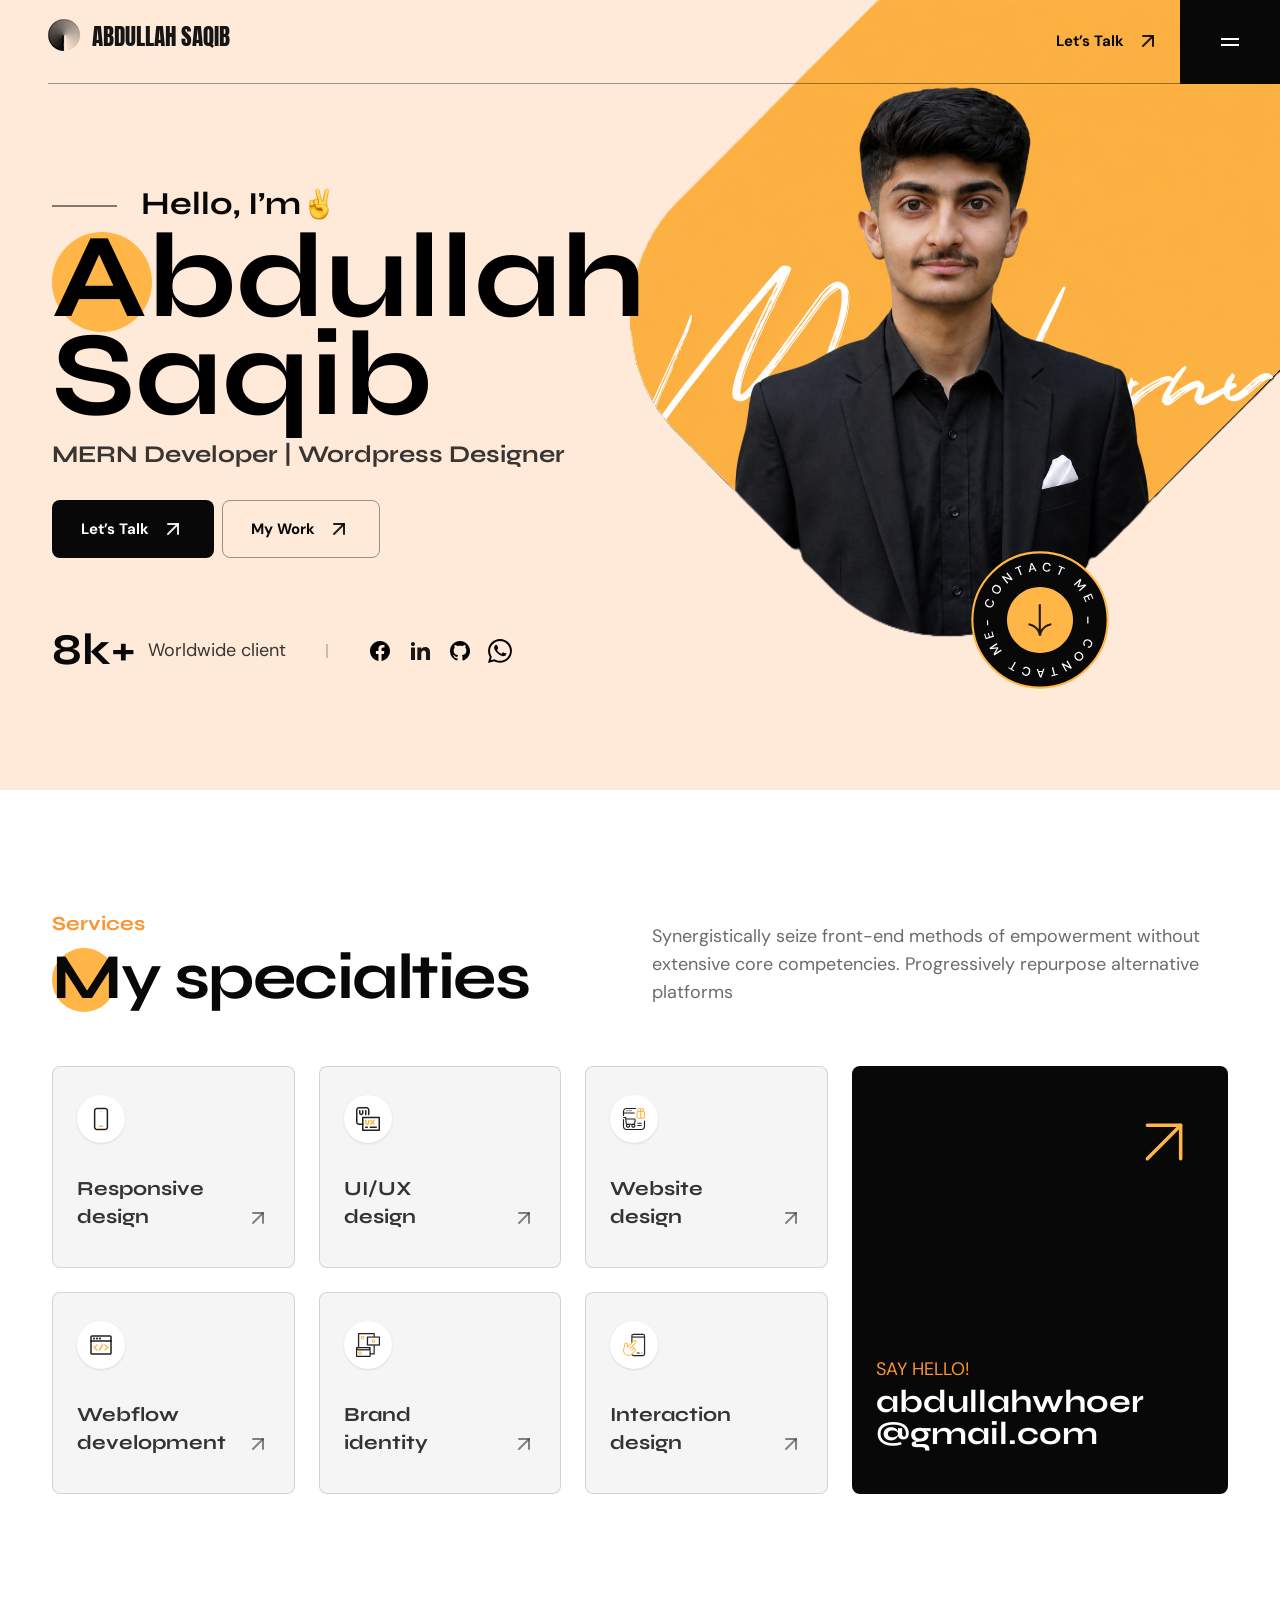
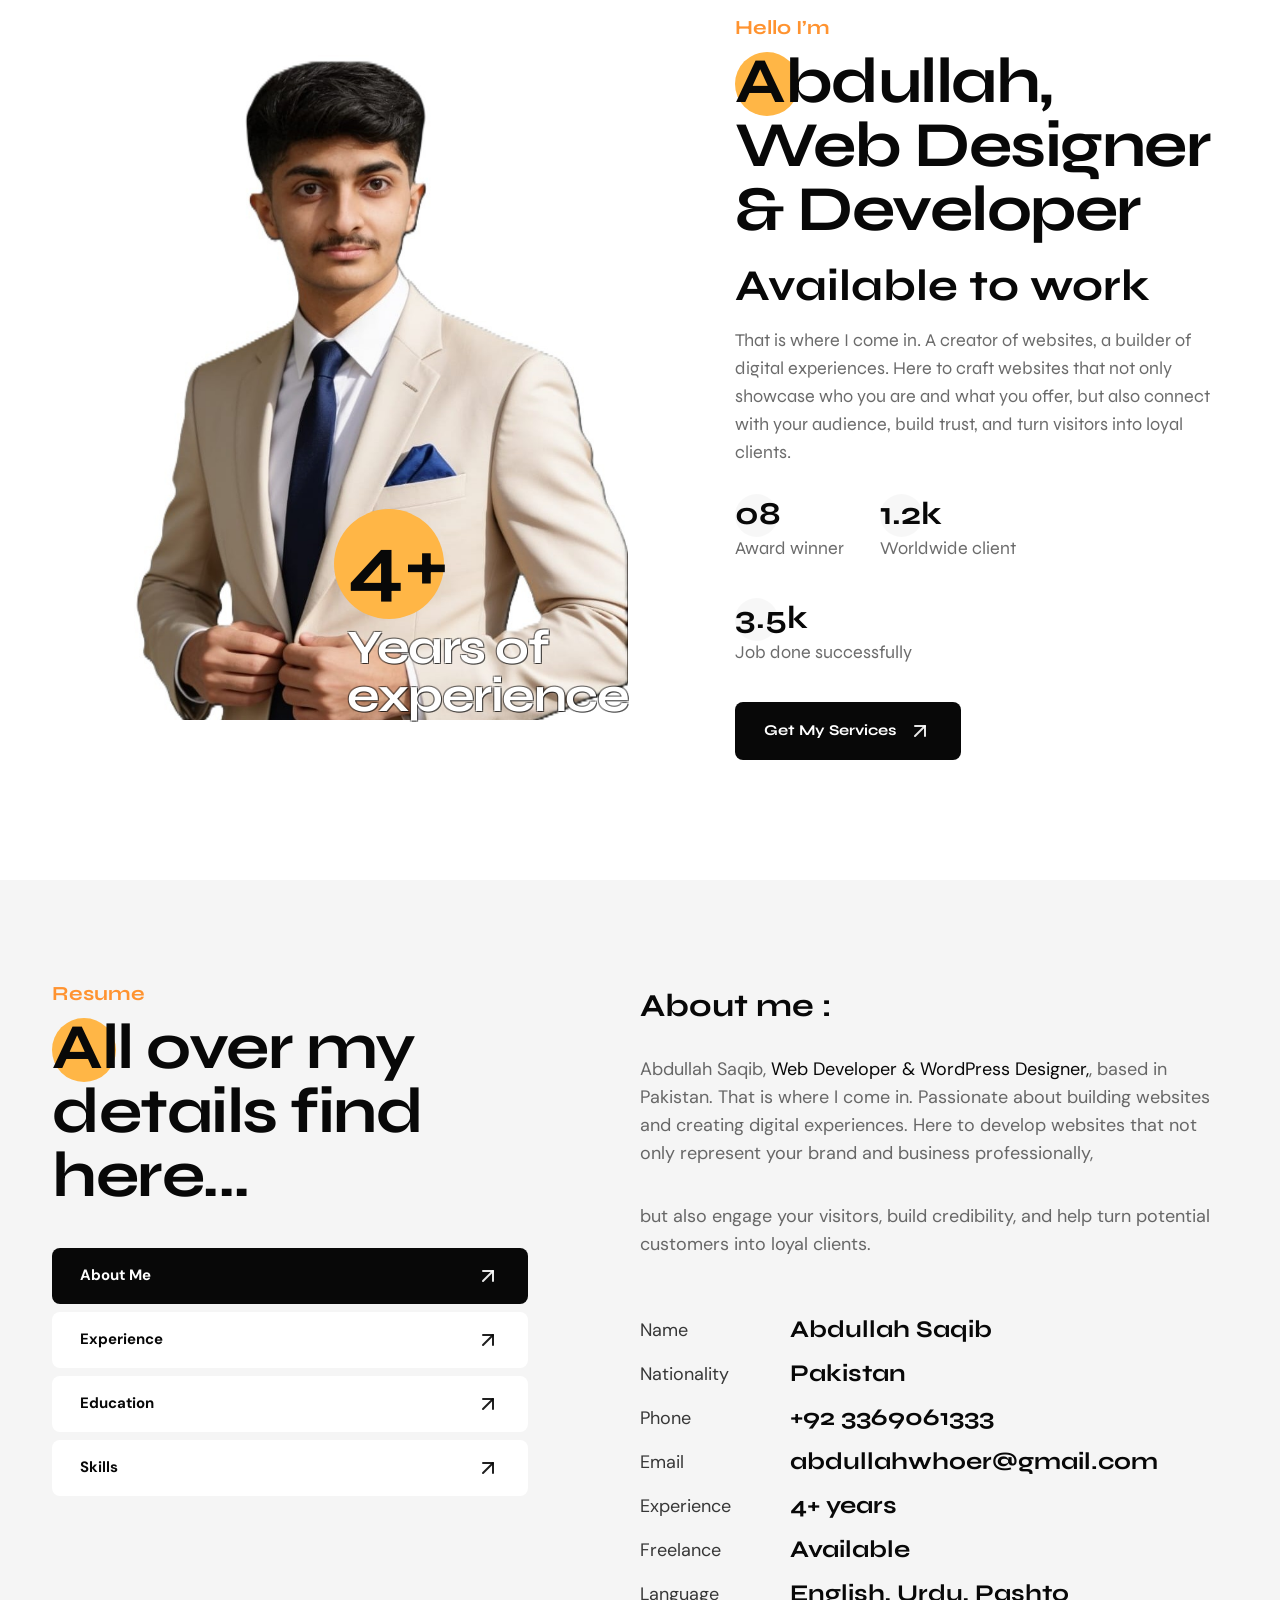
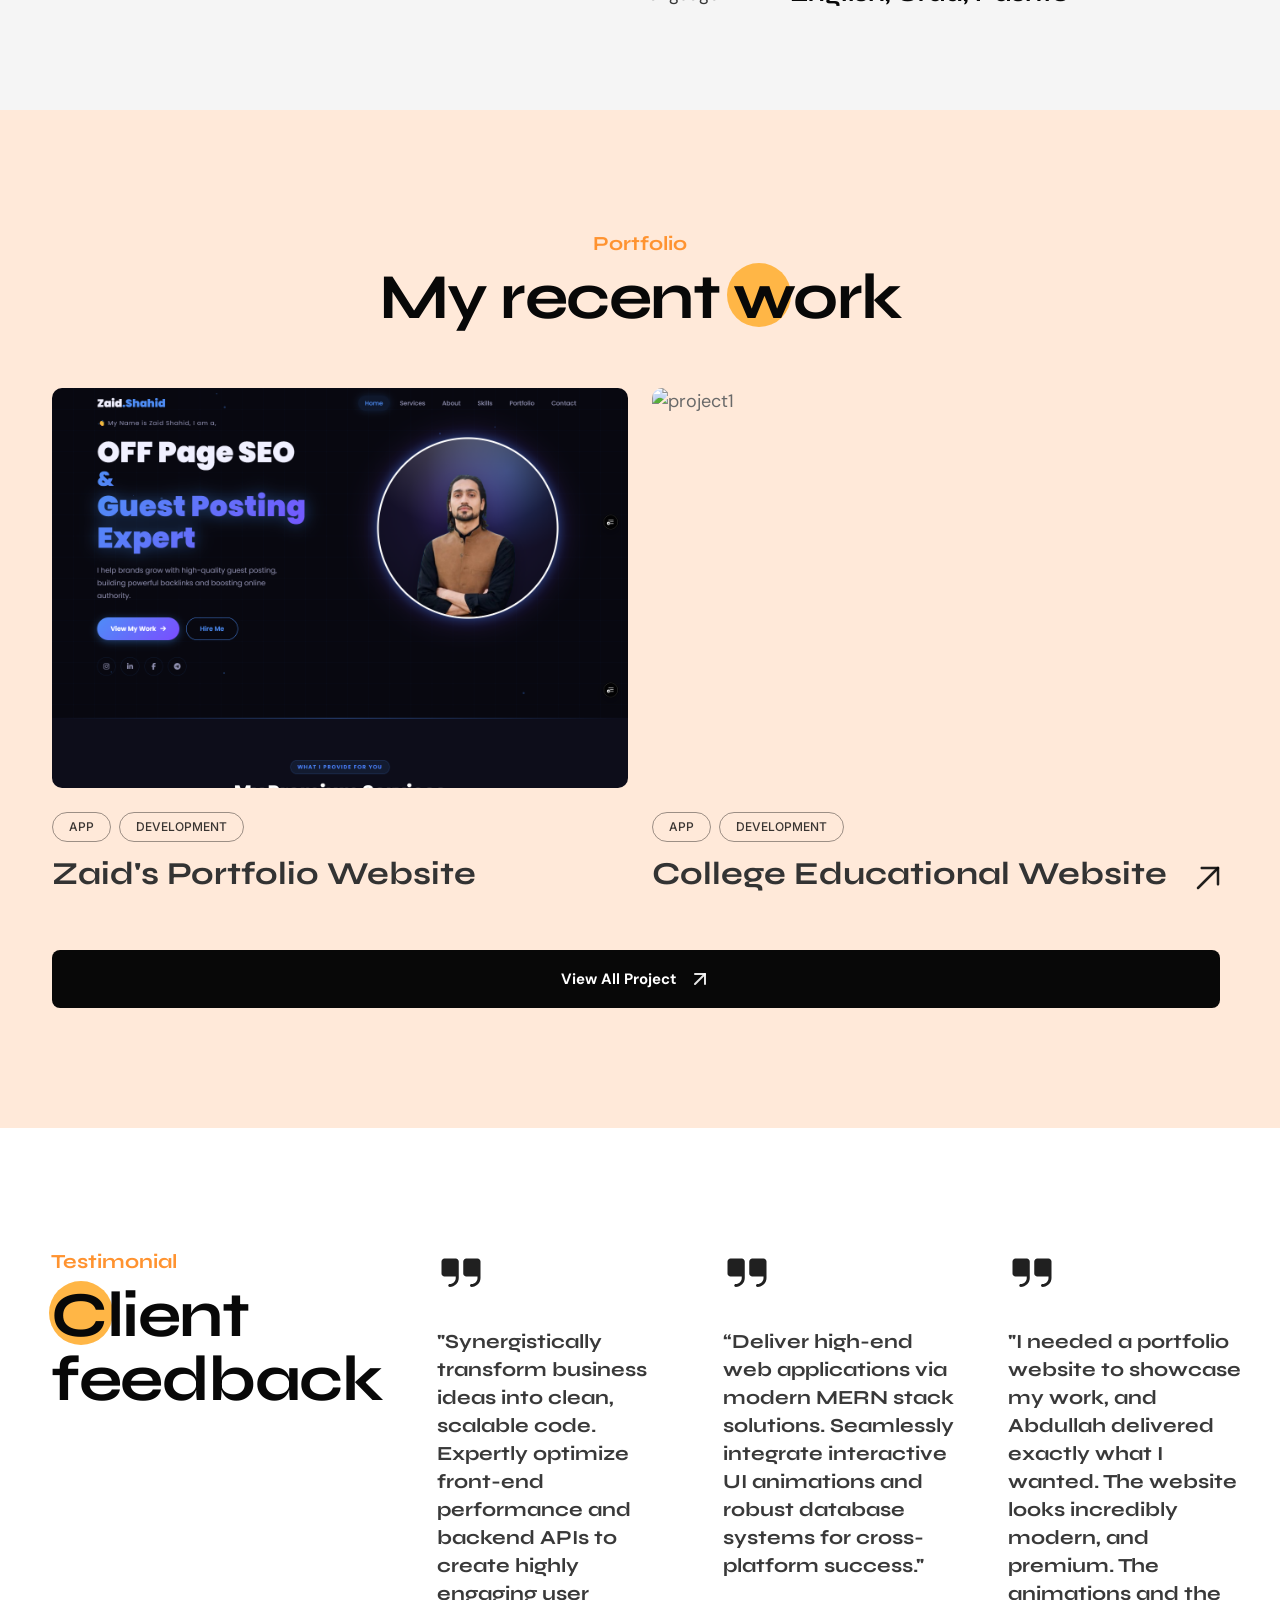
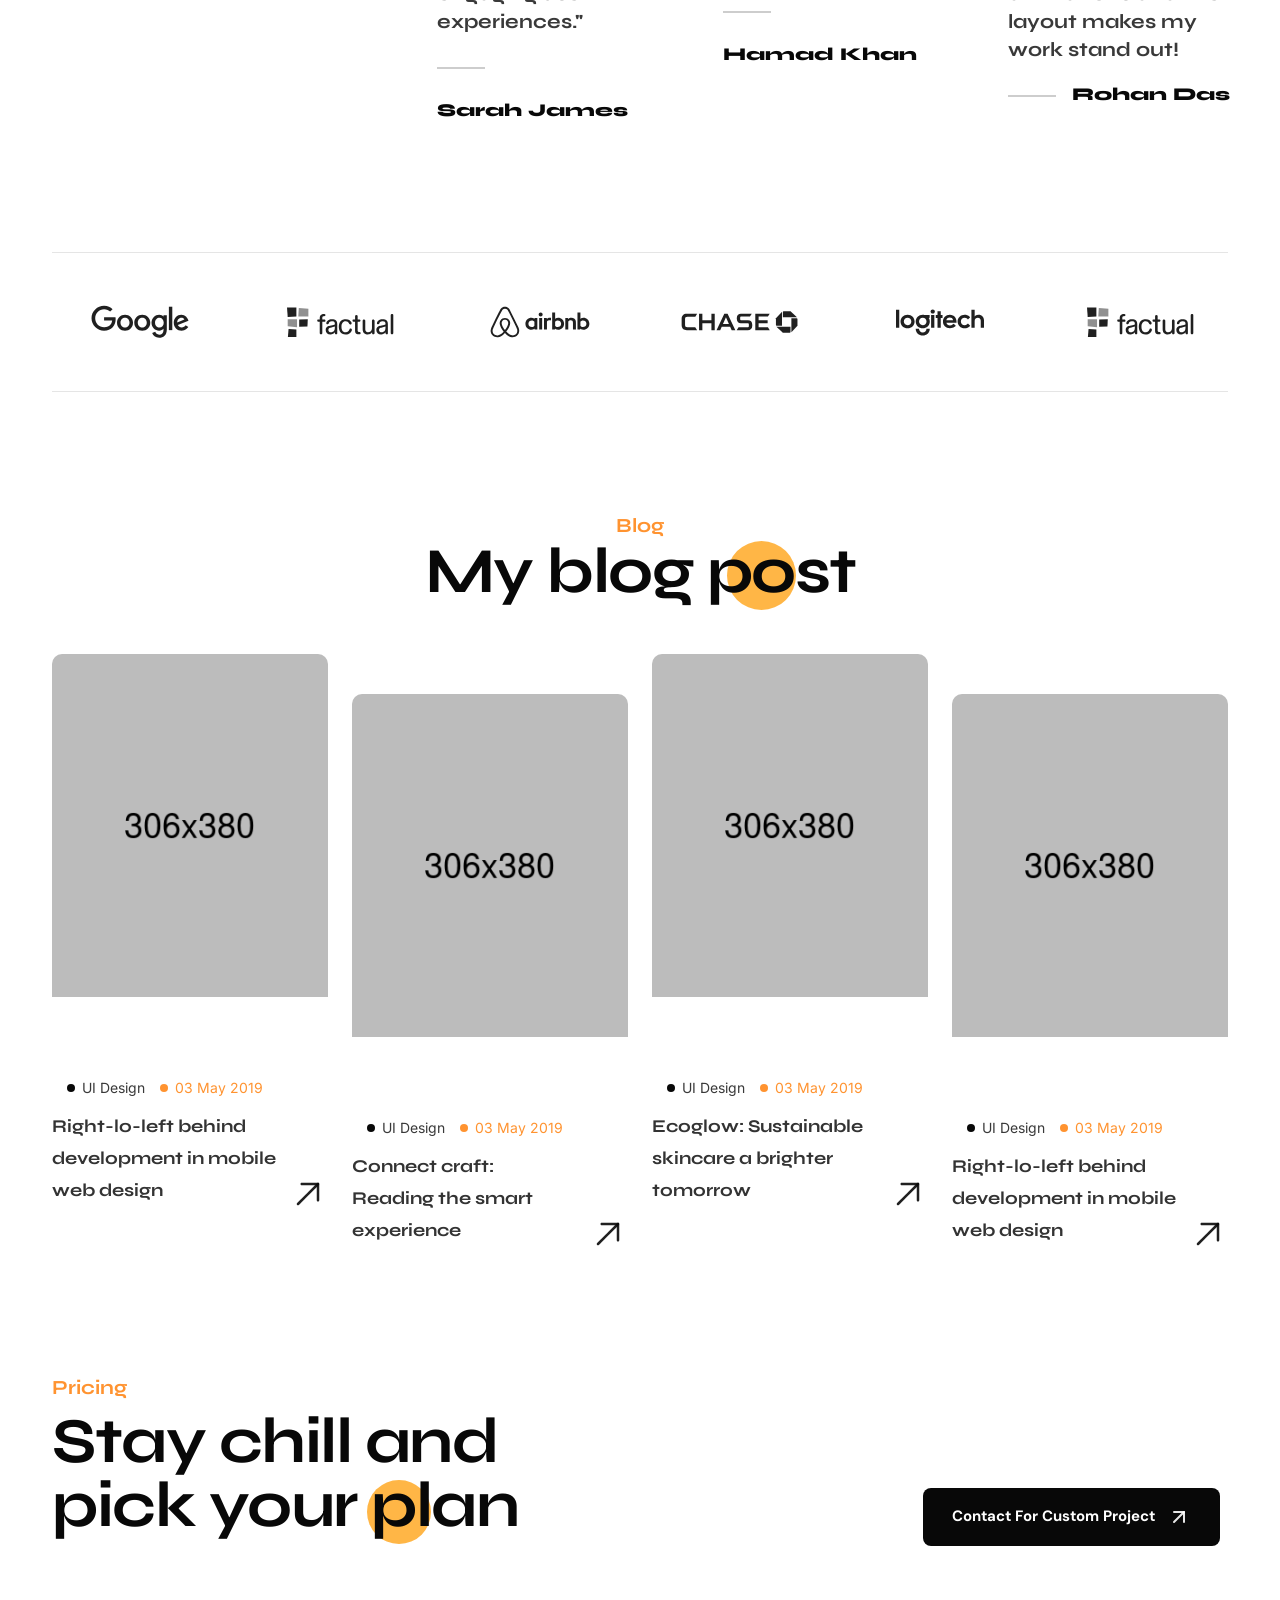
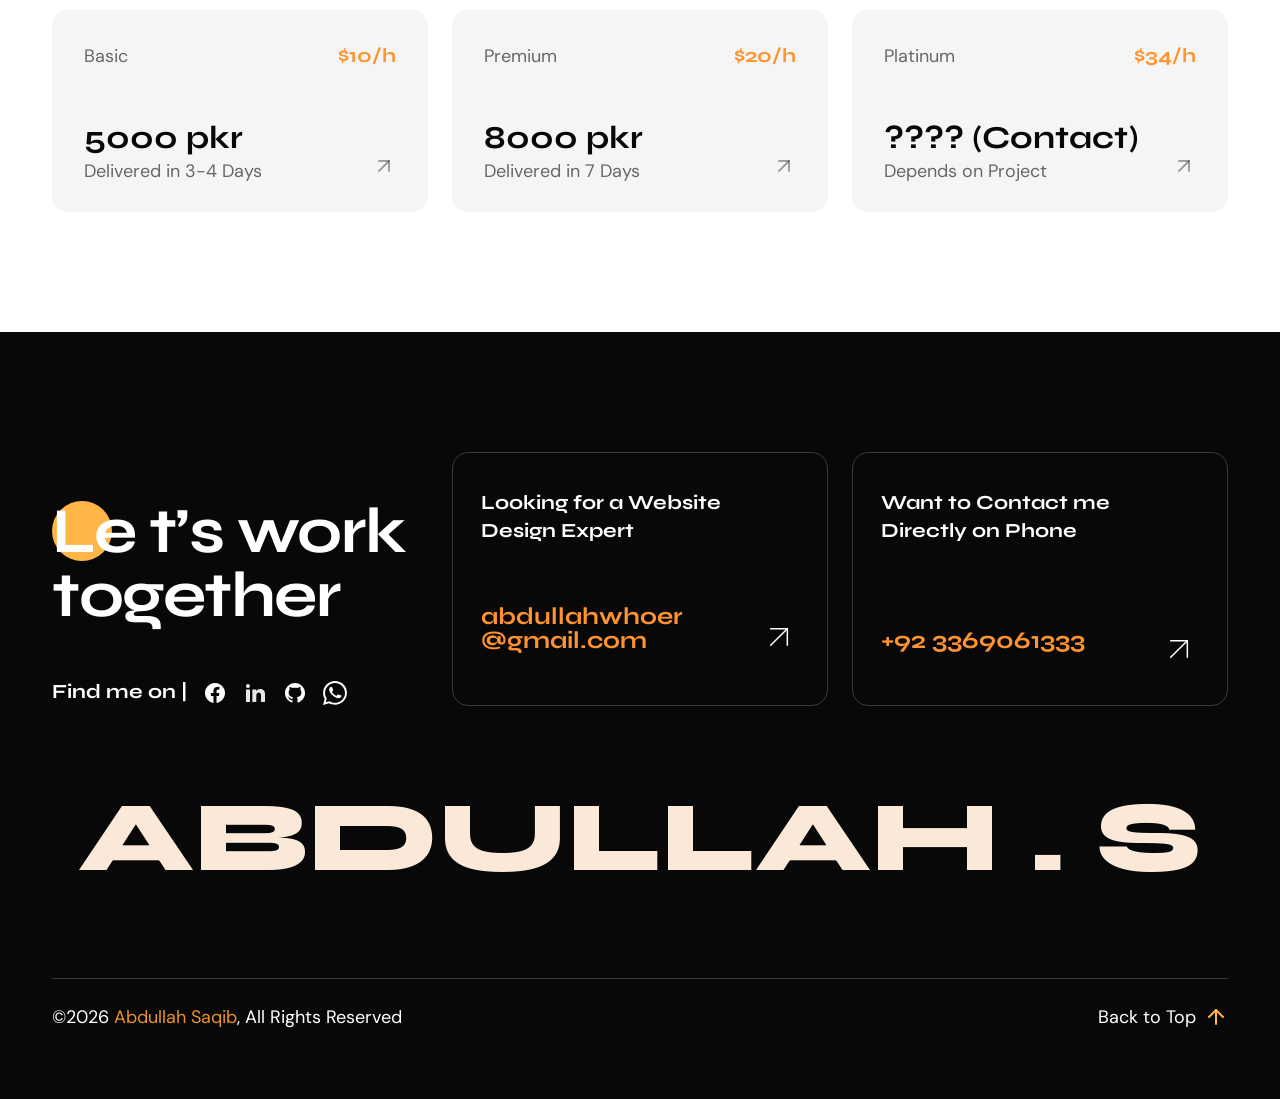
==== index.html @ f7a969ba "please" ====
<!DOCTYPE html>
<html class="no-js" lang="en">

<head>
    <meta charset="utf-8" />
    <meta http-equiv="x-ua-compatible" content="ie=edge" />
    <title>Perez - Personal Portfolio HTML Template</title>
    <meta name="AdsBot-Google" content="noindex follow" />
    <meta name="description" content="Perez - Personal Portfolio HTML Template">
    <meta name="viewport" content="width=device-width, initial-scale=1, shrink-to-fit=no" />

    <!-- Favicon -->
    <link rel="shortcut icon" type="image/x-icon" href="assets/images/favicon.png" />

    <!-- CSS (Font, Vendor, Icon, Plugins & Style CSS files) -->

    <!-- Font CSS -->
    <link rel="preconnect" href="https://fonts.googleapis.com">
    <link rel="preconnect" href="https://fonts.gstatic.com" crossorigin>
    <link
        href="https://fonts.googleapis.com/css2?family=DM+Sans:ital,opsz,wght@0,9..40,100;0,9..40,200;0,9..40,300;0,9..40,400;0,9..40,500;0,9..40,600;0,9..40,700;0,9..40,800;0,9..40,900;0,9..40,1000;1,9..40,100;1,9..40,200;1,9..40,300;1,9..40,400;1,9..40,500;1,9..40,600;1,9..40,700;1,9..40,800;1,9..40,900;1,9..40,1000&family=Inter:wght@100;200;300;400;500;600;700;800;900&family=Poppins:ital,wght@0,100;0,200;0,300;0,400;0,500;0,600;0,700;0,800;0,900;1,100;1,200;1,300;1,400;1,500;1,600;1,700;1,800;1,900&family=Syne:wght@400;500;600;700;800&display=swap"
        rel="stylesheet">

    <!-- Vendor CSS (Bootstrap & Icon Font) -->
    <link rel="stylesheet" href="assets/css/vendor/bootstrap.min.css">

    <!-- Plugins CSS (All Plugins Files) -->
    <link rel="stylesheet" href="assets/css/plugins/aos.css">
    <link rel="stylesheet" href="assets/css/plugins/swiper-bundle.min.css">

    <!-- Lenis Smooth Scroll CSS -->
    <link rel="stylesheet" href="https://unpkg.com/lenis@1.1.13/dist/lenis.css">

    <!-- Style CSS -->
    <link rel="stylesheet" href="assets/css/pages/home.css">

</head>

<body>
    <div class="overflow-x-hidden" data-scroll-container>
        <!-- Header start -->

        <header id="sticky-header" class="header position-absolute left-0 top-0 w-100 z-3">
            <div class="d-flex justify-content-between header-inner">

                <div class="header-border-bottom d-flex align-items-center justify-content-between flex-grow-1">

                    <a href="index.html" class="logos-had">
                        <img src="assets/images/logo/logo.png" alt="logo">
                        <h5>Abdullah Saqib</h5>
                        
                    </a>

                    <!-- Link Start -->
                    <a href="contact.html"
                        class="d-flex align-items-center flex-wrap fw-bold text-dark lh-1 contact-link hover-text-white">Let’s
                        Talk
                        <span class="animate-arrow-up">
                            <svg width="24" height="24" viewBox="0 0 24 24" fill="none"
                                xmlns="http://www.w3.org/2000/svg">
                                <path d="M7 17L17 7" stroke="currentColor" stroke-opacity="0.9" stroke-width="2"
                                    stroke-linecap="round" stroke-linejoin="round" />
                                <path d="M7 7H17V17" stroke="currentColor" stroke-opacity="0.9" stroke-width="2"
                                    stroke-linecap="round" stroke-linejoin="round" />
                            </svg>
                        </span>
                    </a>
                    <!-- Link End -->
                </div>

                <!-- Button Start -->
                <button id="offcanvas-toggle" class="bg-dark border-0 offcanvas-toggle" data-bs-toggle="offcanvas"
                    data-bs-target="#offcanvas" aria-controls="offcanvas">
                    <svg width="24" height="24" viewBox="0 0 24 24" fill="none" xmlns="http://www.w3.org/2000/svg">
                        <rect x="3" y="8" width="18" height="2" fill="white" />
                        <rect x="3" y="14" width="18" height="2" fill="white" />
                    </svg>

                </button>
                <!-- Button End -->

            </div>
        </header>


        <!-- offcanvas-menu start -->
        <div id="offcanvas"
            class="offcanvas offcanvas-end bg-dark d-flex flex-wrap flex-column justify-content-between">
            <!-- close button start -->

            <div>
                <div class="d-flex flex-wrap justify-content-between align-items-center offcanvas-header">
                    <a href="index.html" class="logos-had-w">
                        <img src="assets/images/logo/offcanvas-logo.png" alt="logo">
                        <h5 style="color: white; font-family: 'Anton', sans-serif; font-weight: 500; letter-spacing: 1px;">Abdullah Saqib</h5>
                        
                    </a>
                    <button id="offcanvas-close" class="offcanvas-close bg-primary border-0" data-bs-dismiss="offcanvas"
                        aria-label="Close">
                        <svg width="24" height="24" viewBox="0 0 24 24" fill="none" xmlns="http://www.w3.org/2000/svg">
                            <path fill-rule="evenodd" clip-rule="evenodd"
                                d="M19.2803 4.71967C19.5732 5.01256 19.5732 5.48744 19.2803 5.78033L5.78033 19.2803C5.48744 19.5732 5.01256 19.5732 4.71967 19.2803C4.42678 18.9874 4.42678 18.5126 4.71967 18.2197L18.2197 4.71967C18.5126 4.42678 18.9874 4.42678 19.2803 4.71967Z"
                                fill="white" />
                            <path fill-rule="evenodd" clip-rule="evenodd"
                                d="M4.71967 4.71967C5.01256 4.42678 5.48744 4.42678 5.78033 4.71967L19.2803 18.2197C19.5732 18.5126 19.5732 18.9874 19.2803 19.2803C18.9874 19.5732 18.5126 19.5732 18.2197 19.2803L4.71967 5.78033C4.42678 5.48744 4.42678 5.01256 4.71967 4.71967Z"
                                fill="white" />
                        </svg>
                    </button>
                </div>

                <!-- close button end -->

                <!-- offcanvas-menu start -->

                <nav class="offcanvas-nav d-flex flex-wrap flex-column justify-content-between">
                    <ul class="offcanvas-menu p-0 list-unstyled">
                        <li class="offcanvas-menu-item">
                            <a href="index.html"
                                class="text-white text-xl fw-bold font-Syne leading-none d-flex flex-wrap align-items-center justify-content-between offcanvas-menu-link">Home
                                <span class="d-inline-block animate-arrow-up">
                                    <svg width="24" height="24" viewBox="0 0 24 24" fill="none"
                                        xmlns="http://www.w3.org/2000/svg">
                                        <path d="M7 17L17 7" stroke="currentColor" stroke-opacity="0.9" stroke-width="2"
                                            stroke-linecap="round" stroke-linejoin="round"></path>
                                        <path d="M7 7H17V17" stroke="currentColor" stroke-opacity="0.9" stroke-width="2"
                                            stroke-linecap="round" stroke-linejoin="round"></path>
                                    </svg>
                                </span>
                            </a>
                        </li>
                        <li class="offcanvas-menu-item">
                            <a href="about.html"
                                class="text-white text-xl fw-bold font-Syne leading-none d-flex flex-wrap align-items-center justify-content-between offcanvas-menu-link">About
                                <span class="d-inline-block animate-arrow-up">
                                    <svg width="24" height="24" viewBox="0 0 24 24" fill="none"
                                        xmlns="http://www.w3.org/2000/svg">
                                        <path d="M7 17L17 7" stroke="currentColor" stroke-opacity="0.9" stroke-width="2"
                                            stroke-linecap="round" stroke-linejoin="round"></path>
                                        <path d="M7 7H17V17" stroke="currentColor" stroke-opacity="0.9" stroke-width="2"
                                            stroke-linecap="round" stroke-linejoin="round"></path>
                                    </svg>
                                </span>
                            </a>

                        </li>
                        <li class="offcanvas-menu-item">
                            <a href="projects.html"
                                class="text-white text-xl fw-bold font-Syne leading-none d-flex flex-wrap align-items-center justify-content-between offcanvas-menu-link">Project
                                <span class="d-inline-block animate-arrow-up">
                                    <svg width="24" height="24" viewBox="0 0 24 24" fill="none"
                                        xmlns="http://www.w3.org/2000/svg">
                                        <path d="M7 17L17 7" stroke="currentColor" stroke-opacity="0.9" stroke-width="2"
                                            stroke-linecap="round" stroke-linejoin="round"></path>
                                        <path d="M7 7H17V17" stroke="currentColor" stroke-opacity="0.9" stroke-width="2"
                                            stroke-linecap="round" stroke-linejoin="round"></path>
                                    </svg>
                                </span>
                            </a>
                        </li>
                        <!-- <li class="offcanvas-menu-item">
                            <a href="project-details.html"
                                class="text-white text-xl fw-bold font-Syne leading-none d-flex flex-wrap align-items-center justify-content-between offcanvas-menu-link">Project
                                details
                                <span class="d-inline-block animate-arrow-up">
                                    <svg width="24" height="24" viewBox="0 0 24 24" fill="none"
                                        xmlns="http://www.w3.org/2000/svg">
                                        <path d="M7 17L17 7" stroke="currentColor" stroke-opacity="0.9" stroke-width="2"
                                            stroke-linecap="round" stroke-linejoin="round"></path>
                                        <path d="M7 7H17V17" stroke="currentColor" stroke-opacity="0.9" stroke-width="2"
                                            stroke-linecap="round" stroke-linejoin="round"></path>
                                    </svg>
                                </span>
                            </a>
                        </li> -->
                        <li class="offcanvas-menu-item">
                            <a href="blog.html"
                                class="text-white text-xl fw-bold font-Syne leading-none d-flex flex-wrap align-items-center justify-content-between offcanvas-menu-link">Blog
                                <span class="d-inline-block animate-arrow-up">
                                    <svg width="24" height="24" viewBox="0 0 24 24" fill="none"
                                        xmlns="http://www.w3.org/2000/svg">
                                        <path d="M7 17L17 7" stroke="currentColor" stroke-opacity="0.9" stroke-width="2"
                                            stroke-linecap="round" stroke-linejoin="round"></path>
                                        <path d="M7 7H17V17" stroke="currentColor" stroke-opacity="0.9" stroke-width="2"
                                            stroke-linecap="round" stroke-linejoin="round"></path>
                                    </svg>
                                </span>
                            </a>
                        </li>
                        <!-- <li class="offcanvas-menu-item">
                            <a href="blog-details.html"
                                class="text-white text-xl fw-bold font-Syne leading-none d-flex flex-wrap align-items-center justify-content-between offcanvas-menu-link">Blog
                                Details
                                <span class="d-inline-block animate-arrow-up">
                                    <svg width="24" height="24" viewBox="0 0 24 24" fill="none"
                                        xmlns="http://www.w3.org/2000/svg">
                                        <path d="M7 17L17 7" stroke="currentColor" stroke-opacity="0.9" stroke-width="2"
                                            stroke-linecap="round" stroke-linejoin="round"></path>
                                        <path d="M7 7H17V17" stroke="currentColor" stroke-opacity="0.9" stroke-width="2"
                                            stroke-linecap="round" stroke-linejoin="round"></path>
                                    </svg>
                                </span>
                            </a>
                        </li> -->

                        <li class="offcanvas-menu-item">
                            <a href="contact.html"
                                class="text-white text-xl fw-bold font-Syne leading-none d-flex flex-wrap align-items-center justify-content-between offcanvas-menu-link">Contact
                                <span class="d-inline-block animate-arrow-up">
                                    <svg width="24" height="24" viewBox="0 0 24 24" fill="none"
                                        xmlns="http://www.w3.org/2000/svg">
                                        <path d="M7 17L17 7" stroke="currentColor" stroke-opacity="0.9" stroke-width="2"
                                            stroke-linecap="round" stroke-linejoin="round"></path>
                                        <path d="M7 7H17V17" stroke="currentColor" stroke-opacity="0.9" stroke-width="2"
                                            stroke-linecap="round" stroke-linejoin="round"></path>
                                    </svg>
                                </span>
                            </a>
                        </li>

                    </ul>
                </nav>

            </div>


            <nav class="pb-10">
                <ul class="d-flex flex-wrap gap-x-4 align-items-center offcanvas-social-links p-0  list-unstyled">
                    <li><a href="#" class="text-white transition-all">
                            <svg width="24" height="24" viewBox="0 0 24 24" fill="none"
                                xmlns="http://www.w3.org/2000/svg">
                                <path
                                    d="M7.443 5.3501C8.082 5.3501 8.673 5.4001 9.213 5.5481C9.754 5.6471 10.197 5.8451 10.59 6.0921C10.984 6.3401 11.279 6.6861 11.475 7.1311C11.672 7.5761 11.771 8.1211 11.771 8.7141C11.771 9.4071 11.623 10.0001 11.279 10.4451C10.984 10.8911 10.492 11.2861 9.902 11.5831C10.738 11.8311 11.377 12.2761 11.771 12.8701C12.164 13.4631 12.41 14.2051 12.41 15.0461C12.41 15.7391 12.262 16.3321 12.016 16.8271C11.771 17.3221 11.377 17.7671 10.934 18.0641C10.4528 18.3824 9.92083 18.6164 9.361 18.7561C8.771 18.9051 8.181 19.0041 7.591 19.0041H1V5.3501H7.443ZM7.049 10.8901C7.59 10.8901 8.033 10.7421 8.377 10.4951C8.721 10.2481 8.869 9.8021 8.869 9.2581C8.869 8.9611 8.819 8.6651 8.721 8.4671C8.623 8.2691 8.475 8.1201 8.279 7.9721C8.082 7.8731 7.885 7.7741 7.639 7.7251C7.393 7.6751 7.148 7.6751 6.852 7.6751H4V10.8911H7.05L7.049 10.8901ZM7.197 16.7281C7.492 16.7281 7.787 16.6781 8.033 16.6291C8.279 16.5791 8.525 16.4811 8.721 16.3321C8.92138 16.1873 9.08903 16.002 9.213 15.7881C9.311 15.5411 9.41 15.2441 9.41 14.8981C9.41 14.2051 9.213 13.7111 8.82 13.3641C8.426 13.0671 7.885 12.9191 7.246 12.9191H4V16.7291L7.197 16.7281ZM16.689 16.6781C17.082 17.0741 17.672 17.2721 18.459 17.2721C19 17.2721 19.492 17.1241 19.885 16.8771C20.279 16.5801 20.525 16.2831 20.623 15.9871H23.033C22.639 17.1731 22.049 18.0141 21.263 18.5591C20.475 19.0531 19.541 19.3501 18.41 19.3501C17.6864 19.3523 16.9688 19.218 16.295 18.9541C15.6887 18.7267 15.148 18.353 14.721 17.8661C14.2643 17.4107 13.9267 16.8498 13.738 16.2331C13.492 15.5901 13.393 14.8981 13.393 14.1061C13.393 13.3641 13.492 12.6721 13.738 12.0281C13.9749 11.4085 14.3252 10.8384 14.771 10.3471C15.2201 9.88594 15.7543 9.51613 16.344 9.2581C17.0007 8.99416 17.7022 8.85969 18.41 8.8621C19.246 8.8621 19.984 9.0111 20.623 9.3571C21.263 9.7031 21.754 10.0991 22.147 10.6931C22.541 11.2371 22.837 11.8801 23.033 12.5731C23.131 13.2651 23.18 13.9581 23.131 14.7491H16C16 15.5411 16.295 16.2831 16.689 16.6791V16.6781ZM19.787 11.4841C19.443 11.1381 18.902 10.9401 18.262 10.9401C17.82 10.9401 17.475 11.0401 17.18 11.1881C16.885 11.3361 16.689 11.5341 16.492 11.7321C16.311 11.9234 16.1912 12.1643 16.148 12.4241C16.098 12.6721 16.049 12.8701 16.049 13.0671H20.475C20.377 12.3251 20.131 11.8311 19.787 11.4841ZM15.459 6.2901H20.967V7.6261H15.46V6.2901H15.459Z"
                                    fill="currentColor" fill-opacity="0.9"></path>
                            </svg>

                        </a></li>
                    <li><a href="#" class="text-white transition-all"><svg width="24" height="24" viewBox="0 0 24 24"
                                fill="none" xmlns="http://www.w3.org/2000/svg">
                                <path
                                    d="M6.94043 5.00002C6.94017 5.53046 6.7292 6.03906 6.35394 6.41394C5.97868 6.78883 5.46986 6.99929 4.93943 6.99902C4.409 6.99876 3.90039 6.78779 3.52551 6.41253C3.15062 6.03727 2.94016 5.52846 2.94043 4.99802C2.9407 4.46759 3.15166 3.95899 3.52692 3.5841C3.90218 3.20922 4.411 2.99876 4.94143 2.99902C5.47186 2.99929 5.98047 3.21026 6.35535 3.58552C6.73024 3.96078 6.9407 4.46959 6.94043 5.00002ZM7.00043 8.48002H3.00043V21H7.00043V8.48002ZM13.3204 8.48002H9.34043V21H13.2804V14.43C13.2804 10.77 18.0504 10.43 18.0504 14.43V21H22.0004V13.07C22.0004 6.90002 14.9404 7.13002 13.2804 10.16L13.3204 8.48002Z"
                                    fill="currentColor" fill-opacity="0.9"></path>
                            </svg>
                        </a></li>
                    <li><a href="#" class="text-white transition-all"><svg width="24" height="24" viewBox="0 0 24 24"
                                fill="none" xmlns="http://www.w3.org/2000/svg">
                                <path
                                    d="M19.989 11.572C19.907 9.99792 19.3596 8.4836 18.416 7.221C18.1285 7.53061 17.8212 7.82123 17.496 8.091C16.4969 8.92086 15.3805 9.5982 14.183 10.101C14.35 10.451 14.503 10.79 14.638 11.11V11.113C14.665 11.174 14.688 11.231 14.732 11.342L14.749 11.382C16.262 11.212 17.858 11.275 19.405 11.485C19.611 11.512 19.805 11.541 19.989 11.572ZM10.604 4.122C11.5786 5.49516 12.4772 6.92062 13.296 8.392C14.519 7.91 15.53 7.302 16.344 6.625C16.674 6.351 16.938 6.093 17.14 5.87C15.701 4.65972 13.8803 3.99733 12 4C11.524 4 11.058 4.042 10.604 4.121V4.122ZM4.253 9.997C4.93423 9.97981 5.61464 9.93878 6.293 9.874C7.93264 9.72734 9.55828 9.4525 11.155 9.052C10.3205 7.60221 9.41956 6.19171 8.455 4.825C7.42472 5.3354 6.51626 6.06141 5.79124 6.95379C5.06623 7.84617 4.54162 8.88404 4.253 9.997ZM5.783 17.035C6.25195 16.3575 6.77894 15.7221 7.358 15.136C8.812 13.646 10.528 12.486 12.514 11.846L12.576 11.828C12.411 11.464 12.256 11.139 12.1 10.833C10.264 11.368 8.33 11.702 6.403 11.875C5.463 11.96 4.62 11.997 4 12.003C3.99815 13.8356 4.62722 15.6128 5.783 17.035ZM15.004 19.415C14.6184 17.4703 14.0725 15.5607 13.372 13.706C11.372 14.433 9.776 15.496 8.543 16.764C8.0454 17.2664 7.60382 17.8213 7.226 18.419C8.60481 19.4478 10.2797 20.0025 12 20C13.0299 20.0015 14.0504 19.8035 15.005 19.417L15.004 19.415ZM16.878 18.34C18.4393 17.1398 19.5028 15.4057 19.865 13.47C19.525 13.385 19.094 13.3 18.62 13.234C17.5661 13.0823 16.4968 13.0712 15.44 13.201C16.035 14.8799 16.5154 16.5961 16.878 18.34ZM12 22C6.477 22 2 17.523 2 12C2 6.477 6.477 2 12 2C17.523 2 22 6.477 22 12C22 17.523 17.523 22 12 22Z"
                                    fill="currentColor" fill-opacity="0.9"></path>
                            </svg>
                        </a></li>
                    <li><a href="#" class="text-white transition-all"><svg width="24" height="24" viewBox="0 0 24 24"
                                fill="none" xmlns="http://www.w3.org/2000/svg">
                                <path
                                    d="M12.001 2C6.47598 2 2.00098 6.475 2.00098 12C1.99977 14.0992 2.65958 16.1454 3.88679 17.8484C5.114 19.5515 6.84631 20.8249 8.83798 21.488C9.33798 21.575 9.52598 21.275 9.52598 21.012C9.52598 20.775 9.51298 19.988 9.51298 19.15C7.00098 19.613 6.35098 18.538 6.15098 17.975C6.03798 17.687 5.55098 16.8 5.12598 16.562C4.77598 16.375 4.27598 15.912 5.11298 15.9C5.90098 15.887 6.46298 16.625 6.65098 16.925C7.55098 18.437 8.98798 18.012 9.56298 17.75C9.65098 17.1 9.91298 16.663 10.201 16.413C7.97598 16.163 5.65098 15.3 5.65098 11.475C5.65098 10.387 6.03798 9.488 6.67598 8.788C6.57598 8.538 6.22598 7.513 6.77598 6.138C6.77598 6.138 7.61298 5.875 9.52598 7.162C10.3401 6.9364 11.1812 6.82302 12.026 6.825C12.876 6.825 13.726 6.937 14.526 7.162C16.439 5.862 17.276 6.138 17.276 6.138C17.826 7.513 17.476 8.538 17.376 8.788C18.013 9.488 18.401 10.375 18.401 11.475C18.401 15.313 16.064 16.163 13.839 16.413C14.201 16.725 14.514 17.325 14.514 18.263C14.514 19.6 14.501 20.675 14.501 21.013C14.501 21.275 14.689 21.587 15.189 21.487C17.1738 20.8166 18.8985 19.5408 20.1203 17.8389C21.3421 16.1371 21.9995 14.095 22 12C22 6.475 17.525 2 12 2H12.001Z"
                                    fill="currentColor" fill-opacity="0.9"></path>
                            </svg>
                        </a></li>

                </ul>
            </nav>
        </div>
        <!-- offcanvas-menu end -->

        <!-- Header end -->

        <!-- !Hero section start -->
        <section class="bg-secondary position-relative pt-140 pb-90">
            <div class="container">
                <div class="row">
                    <div class="col-12">
                        <div class="hero-content-wrapper">
                            <span
                                class="font-Syne text-dark fw-bold lh-1 text-2xl d-flex flex-wrap align-items-center hello-iam"
                                data-aos="fade-right" data-aos-delay="300">
                                <span>
                                    <svg xmlns="http://www.w3.org/2000/svg" width="65" height="2" viewBox="0 0 65 2"
                                        fill="none">
                                        <path d="M0 1H65" stroke="#080808" />
                                    </svg>
                                </span>

                                Hello, I’m
                                <img src="assets/images/icon/victory.png" alt="icon">
                            </span>
                            <h1 class="hero-title font-Syne fw-bold position-relative z-1 circle-shape"
                                data-aos="fade-right" data-aos-delay="400">
                                Abdullah
                                <!-- ^ -->
                                <!-- <br /> Henry -->
                            </h1>
                            <h2 class="hero-title font-Syne fw-bold mb-20" data-aos="fade-right" data-aos-delay="600">
                                Saqib</h2>
                            <p class="font-Syne fw-bold text-lg leading-tight iam-designer mb-30" data-aos="fade-right"
                                data-aos-delay="800">MERN Developer |
                                Wordpress Designer</p>

                            <div class="d-flex flex-wrap hero-btn-wraper">
                                <!-- Link Start -->
                                <span data-aos="fade-right" data-aos-delay="1000">
                                    <a href="contact.html" class="d-flex align-items-center flex-wrap btn-primary">Let’s
                                        Talk
                                        <span class="animate-arrow-up">
                                            <svg width="24" height="24" viewBox="0 0 24 24" fill="none"
                                                xmlns="http://www.w3.org/2000/svg">
                                                <path d="M7 17L17 7" stroke="currentColor" stroke-opacity="0.9"
                                                    stroke-width="2" stroke-linecap="round" stroke-linejoin="round" />
                                                <path d="M7 7H17V17" stroke="currentColor" stroke-opacity="0.9"
                                                    stroke-width="2" stroke-linecap="round" stroke-linejoin="round" />
                                            </svg>
                                        </span>
                                    </a>
                                </span>
                                <!-- Link End -->

                                <!-- Link Start -->
                                <span data-aos="fade-right" data-aos-delay="1200">
                                    <a href="projects.html"
                                        class="d-flex align-items-center flex-wrap btn-primary-outline">
                                        My Work
                                        <span class="animate-arrow-up">
                                            <svg width="24" height="24" viewBox="0 0 24 24" fill="none"
                                                xmlns="http://www.w3.org/2000/svg">
                                                <path d="M7 17L17 7" stroke="currentColor" stroke-opacity="0.9"
                                                    stroke-width="2" stroke-linecap="round" stroke-linejoin="round" />
                                                <path d="M7 7H17V17" stroke="currentColor" stroke-opacity="0.9"
                                                    stroke-width="2" stroke-linecap="round" stroke-linejoin="round" />
                                            </svg>
                                        </span>
                                    </a>
                                </span>
                                <!-- Link End -->
                            </div>

                            <div class="d-flex flex-wrap align-items-center" data-aos="fade-right"
                                data-aos-delay="1400">
                                <div class="d-flex flex-wrap align-items-center">
                                    <span class="font-Syne text-dark fw-bold text-counter lh-1">
                                        <span class="counter">1.2</span>k+</span>

                                    <span class="text-worldwide text-lg">Worldwide client</span>
                                    <span class="mx-8">
                                        <svg xmlns="http://www.w3.org/2000/svg" width="2" height="14" viewBox="0 0 2 14"
                                            fill="none">
                                            <path d="M1 0L1 14" stroke="#080808" stroke-opacity="0.4" />
                                        </svg>
                                    </span>
                                </div>

                                <div class="social-links">
                                    <ul class="d-flex flex-wrap align-items-center list-unstyled">
                                        <li><a href="https://www.facebook.com/profile.php?id=61571902970649"
                                                target="_blank" class="text-white footer-social-link">
                                                <svg width="24" height="24" viewBox="0 0 24 24" fill="none"
                                                    xmlns="http://www.w3.org/2000/svg">
                                                    <path
                                                        d="M22 12C22 6.477 17.523 2 12 2C6.477 2 2 6.477 2 12C2 16.991 5.657 21.128 10.438 21.878V14.891H7.899V12H10.438V9.797C10.438 7.291 11.93 5.907 14.215 5.907C15.309 5.907 16.453 6.102 16.453 6.102V8.562H15.193C13.95 8.562 13.562 9.333 13.562 10.124V12H16.336L15.893 14.891H13.562V21.878C18.343 21.128 22 16.991 22 12Z"
                                                        fill="black" />
                                                </svg>



                                            </a></li>
                                        <li><a href="https://www.linkedin.com/in/abdullahwhoer/" target="_blank"
                                                class="text-white footer-social-link"><svg width="24" height="24"
                                                    viewBox="0 0 24 24" fill="none" xmlns="http://www.w3.org/2000/svg">
                                                    <path
                                                        d="M6.94043 5.00002C6.94017 5.53046 6.7292 6.03906 6.35394 6.41394C5.97868 6.78883 5.46986 6.99929 4.93943 6.99902C4.409 6.99876 3.90039 6.78779 3.52551 6.41253C3.15062 6.03727 2.94016 5.52846 2.94043 4.99802C2.9407 4.46759 3.15166 3.95899 3.52692 3.5841C3.90218 3.20922 4.411 2.99876 4.94143 2.99902C5.47186 2.99929 5.98047 3.21026 6.35535 3.58552C6.73024 3.96078 6.9407 4.46959 6.94043 5.00002ZM7.00043 8.48002H3.00043V21H7.00043V8.48002ZM13.3204 8.48002H9.34043V21H13.2804V14.43C13.2804 10.77 18.0504 10.43 18.0504 14.43V21H22.0004V13.07C22.0004 6.90002 14.9404 7.13002 13.2804 10.16L13.3204 8.48002Z"
                                                        fill="black" fill-opacity="0.9"></path>
                                                </svg>
                                            </a></li>
                                        <li><a href="https://github.com/abdullahwhoer" target="b
                                            " class="text-white footer-social-link">
                                                <svg width="24" height="24" viewBox="0 0 24 24" fill="none"
                                                    xmlns="http://www.w3.org/2000/svg">
                                                    <path
                                                        d="M12 2C6.477 2 2 6.484 2 12.017C2 16.442 4.865 20.195 8.839 21.521C9.339 21.613 9.521 21.304 9.521 21.039C9.521 20.801 9.512 20.022 9.508 19.173C6.726 19.778 6.139 17.829 6.139 17.829C5.685 16.676 5.029 16.368 5.029 16.368C4.121 15.747 5.098 15.759 5.098 15.759C6.101 15.83 6.629 16.792 6.629 16.792C7.521 18.32 8.97 17.879 9.539 17.623C9.631 16.977 9.889 16.535 10.175 16.285C7.954 16.032 5.62 15.173 5.62 11.338C5.62 10.245 6.01 9.352 6.649 8.652C6.546 8.399 6.203 7.382 6.746 6.005C6.746 6.005 7.586 5.736 9.496 7.029C10.296 6.807 11.152 6.696 12.008 6.692C12.864 6.696 13.72 6.807 14.521 7.029C16.43 5.736 17.268 6.005 17.268 6.005C17.813 7.382 17.47 8.399 17.367 8.652C18.008 9.352 18.396 10.245 18.396 11.338C18.396 15.183 16.058 16.029 13.83 16.277C14.189 16.586 14.508 17.194 14.508 18.126C14.508 19.462 14.496 20.54 14.496 21.039C14.496 21.306 14.676 21.618 15.184 21.52C19.157 20.192 22.02 16.441 22.02 12.017C22.02 6.484 17.523 2 12 2Z"
                                                        fill="black" />
                                                </svg>
                                            </a></li>
                                        <li><a href="https://wa.me/923369061333" target="_blank"
                                                class="text-white footer-social-link"><svg width="24" height="24"
                                                    viewBox="0 0 24 24" fill="none" xmlns="http://www.w3.org/2000/svg">
                                                    <path
                                                        d="M20.52 3.48A11.87 11.87 0 0 0 12.06 0C5.46 0 0.1 5.36 0.1 11.96C0.1 14.07 0.65 16.13 1.7 17.95L0 24L6.2 22.37C7.94 23.32 9.9 23.82 11.96 23.82H11.97C18.57 23.82 23.93 18.46 23.93 11.86C23.93 8.68 22.69 5.69 20.52 3.48ZM11.97 21.8C10.16 21.8 8.39 21.31 6.84 20.39L6.48 20.18L2.8 21.15L3.78 17.57L3.54 17.2C2.56 15.64 2.05 13.84 2.05 11.96C2.05 6.46 6.53 1.98 12.03 1.98C17.53 1.98 22.01 6.46 22.01 11.96C22.01 17.46 17.47 21.8 11.97 21.8ZM17.43 14.35C17.13 14.2 15.66 13.47 15.39 13.38C15.12 13.29 14.92 13.24 14.72 13.54C14.52 13.84 13.95 14.5 13.78 14.69C13.61 14.89 13.44 14.91 13.14 14.76C11.37 13.88 10.21 12.89 9.22 11.2C8.96 10.75 9.2 10.5 9.42 10.28C9.56 10.14 9.72 9.91 9.87 9.74C10.02 9.57 10.07 9.44 10.17 9.24C10.27 9.04 10.22 8.86 10.15 8.71C10.07 8.56 9.47 7.09 9.22 6.49C8.98 5.91 8.74 5.99 8.56 5.98C8.39 5.97 8.19 5.97 7.99 5.97C7.79 5.97 7.47 6.04 7.2 6.34C6.93 6.64 6.17 7.35 6.17 8.8C6.17 10.25 7.23 11.65 7.38 11.85C7.53 12.05 9.48 15.05 12.46 16.34C13.17 16.65 13.73 16.83 14.17 16.97C14.89 17.2 15.55 17.17 16.07 17.09C16.65 17 17.87 16.36 18.12 15.67C18.37 14.98 18.37 14.39 18.3 14.27C18.22 14.15 18.02 14.09 17.72 13.94L17.43 14.35Z"
                                                        fill="black" />
                                                </svg>
                                            </a></li>
                                    </ul>
                                </div>

                            </div>
                        </div>
                    </div>
                </div>
            </div>

            <div class="d-none d-md-block">
                <img class="position-absolute top-0 end-0 hero-image" data-aos="fade-left"
                    src="assets/images/hero/nowsq.png" alt="hero Image">

                <a href="contact.html" class="contact-spin">
                    <svg class="position-absolute" width="180" height="180" viewBox="0 0 180 180" fill="none"
                        xmlns="http://www.w3.org/2000/svg">
                        <g class="animate-spin">

                            <path
                                d="M157.631 90C157.631 127.352 127.352 157.632 89.9995 157.632C52.6476 157.632 22.3678 127.352 22.3678 90C22.3678 52.6481 52.6476 22.3683 89.9995 22.3683C127.352 22.3683 157.631 52.6481 157.631 90Z"
                                fill="#080808" stroke="#FFB646" stroke-width="2.08333" stroke-miterlimit="10" />
                            <path
                                d="M43.7883 74.5846C43.5199 75.4042 43.1104 76.0554 42.5597 76.5383C42.0037 77.0107 41.3536 77.3039 40.6095 77.4181C39.8574 77.5296 39.0598 77.4474 38.2165 77.1713C37.3654 76.8927 36.6735 76.4873 36.141 75.9552C35.6005 75.4205 35.2458 74.7983 35.0767 74.0886C34.9103 73.3709 34.9612 72.6023 35.2295 71.7827C35.5469 70.8133 36.0426 70.0987 36.7167 69.6388C37.3908 69.1789 38.1805 69.0055 39.0858 69.1186L38.6292 70.5135C38.1123 70.4665 37.6527 70.5778 37.2503 70.8474C36.8479 71.1171 36.5474 71.5553 36.3487 72.1622C36.0778 72.9897 36.1474 73.7367 36.5574 74.4032C36.9596 75.0671 37.6532 75.5603 38.6384 75.8828C39.6156 76.2027 40.4627 76.2139 41.1796 75.9163C41.8965 75.6188 42.3905 75.0562 42.6614 74.2287C42.86 73.6219 42.8847 73.0934 42.7354 72.6431C42.5862 72.1929 42.2971 71.8365 41.8682 71.5739L42.3249 70.179C43.0903 70.6128 43.6049 71.2132 43.8687 71.9801C44.1324 72.7471 44.1056 73.6152 43.7883 74.5846Z"
                                fill="white" />
                            <path
                                d="M50.1726 61.9256C49.6756 62.6305 49.0849 63.1374 48.4004 63.4462C47.7159 63.7551 46.9941 63.8651 46.2348 63.7763C45.4688 63.6826 44.7232 63.3802 43.998 62.8689C43.2728 62.3576 42.7408 61.7594 42.4021 61.0741C42.0566 60.3841 41.9143 59.6648 41.9752 58.9163C42.0362 58.1679 42.3151 57.4412 42.812 56.7363C43.309 56.0315 43.8997 55.5246 44.5842 55.2158C45.2687 54.9069 45.9915 54.8027 46.7528 54.9031C47.512 54.9919 48.2542 55.292 48.9794 55.8032C49.7046 56.3145 50.24 56.9152 50.5855 57.6052C50.929 58.2837 51.0703 58.9972 51.0094 59.7456C50.9484 60.4941 50.6695 61.2208 50.1726 61.9256ZM49.2067 61.2447C49.5508 60.7567 49.741 60.2567 49.7774 59.7446C49.8185 59.2257 49.7074 58.7212 49.4441 58.2312C49.1808 57.7411 48.7679 57.2978 48.2053 56.9012C47.6428 56.5046 47.0865 56.2646 46.5365 56.1812C45.9865 56.0979 45.474 56.1627 44.9991 56.3758C44.529 56.5821 44.1219 56.9293 43.7779 57.4173C43.4338 57.9053 43.2412 58.4087 43.2001 58.9276C43.1589 59.4465 43.27 59.951 43.5333 60.441C43.8014 60.9242 44.2167 61.3642 44.7793 61.7608C45.3418 62.1574 45.8957 62.4008 46.4409 62.4909C46.9909 62.5743 47.5034 62.5094 47.9783 62.2963C48.4532 62.0832 48.8627 61.7327 49.2067 61.2447Z"
                                fill="white" />
                            <path
                                d="M57.1532 53.6456L51.7944 46.7785L52.8343 45.967L60.3121 48.4499L56.2777 43.28L57.3175 42.4685L62.6763 49.3356L61.6365 50.1471L54.1587 47.6642L58.1931 52.8341L57.1532 53.6456Z"
                                fill="white" />
                            <path
                                d="M70.5729 45.1508L67.6243 38.1023L65.248 39.0964L64.835 38.1092L70.793 35.6168L71.206 36.604L68.8412 37.5933L71.7898 44.6418L70.5729 45.1508Z"
                                fill="white" />
                            <path
                                d="M78.8716 42.2432L80.7576 33.1533L82.1851 32.9397L86.6248 41.083L85.2465 41.2892L84.1931 39.2953L80.6734 39.822L80.2499 42.0369L78.8716 42.2432ZM80.8879 38.733L83.6692 38.3168L81.6911 34.599L80.8879 38.733Z"
                                fill="white" />
                            <path
                                d="M96.3093 41.6882C95.4534 41.5795 94.7363 41.3002 94.1579 40.8504C93.5887 40.3935 93.1778 39.8103 92.925 39.1008C92.6734 38.3831 92.6034 37.584 92.7153 36.7034C92.8282 35.8146 93.0957 35.0584 93.5178 34.4346C93.9409 33.8026 94.4851 33.3366 95.1504 33.0364C95.824 32.7373 96.5887 32.6421 97.4445 32.7508C98.4568 32.8794 99.2525 33.2313 99.8317 33.8066C100.411 34.382 100.73 35.125 100.79 36.0357L99.3337 35.8507C99.2823 35.3341 99.0861 34.9036 98.7452 34.5592C98.4042 34.2149 97.9169 34.0025 97.2832 33.922C96.4191 33.8122 95.6984 34.0217 95.1212 34.5505C94.5449 35.071 94.1915 35.8456 94.0608 36.8743C93.9312 37.8948 94.0803 38.7291 94.5081 39.3772C94.9359 40.0252 95.5818 40.4041 96.4459 40.5139C97.0796 40.5944 97.6035 40.5188 98.0176 40.287C98.4317 40.0553 98.7272 39.704 98.9041 39.2331L100.361 39.4181C100.079 40.252 99.5866 40.871 98.8831 41.275C98.1795 41.679 97.3216 41.8168 96.3093 41.6882Z"
                                fill="white" />
                            <path
                                d="M108.074 44.5801L110.985 37.5128L108.603 36.5314L109.01 35.5415L114.984 38.0021L114.576 38.992L112.205 38.0153L109.294 45.0827L108.074 44.5801Z"
                                fill="white" />
                            <path
                                d="M123.795 54.407L130.354 48.6754L131.378 49.8467L128.952 55.883L135.251 54.2787L136.274 55.45L129.715 61.1815L128.847 60.1883L133.692 55.9552L128.032 57.3643L127.361 56.596L129.498 51.1752L124.663 55.4002L123.795 54.407Z"
                                fill="white" />
                            <path
                                d="M133.257 67.1066L141.164 63.4523L143.487 68.4788L142.516 68.9278L140.746 65.0986L138.283 66.2366L139.897 69.727L138.948 70.1655L137.335 66.6752L134.782 67.855L136.552 71.6842L135.58 72.1332L133.257 67.1066Z"
                                fill="white" />
                            <path d="M137.181 86.6396L138.426 86.6423L138.411 93.4738L137.167 93.4711L137.181 86.6396Z"
                                fill="white" />
                            <path
                                d="M133.683 111.594C134.061 110.818 134.556 110.229 135.168 109.826C135.783 109.434 136.468 109.232 137.221 109.221C137.981 109.213 138.761 109.404 139.558 109.792C140.364 110.185 140.994 110.681 141.449 111.282C141.912 111.885 142.178 112.55 142.248 113.277C142.315 114.011 142.16 114.766 141.782 115.541C141.335 116.458 140.746 117.099 140.015 117.462C139.284 117.826 138.477 117.89 137.596 117.654L138.239 116.334C138.745 116.451 139.215 116.404 139.651 116.192C140.087 115.979 140.445 115.586 140.724 115.012C141.106 114.229 141.139 113.479 140.824 112.763C140.516 112.05 139.896 111.466 138.964 111.012C138.04 110.561 137.202 110.434 136.45 110.631C135.699 110.828 135.133 111.318 134.751 112.101C134.471 112.675 134.375 113.195 134.461 113.662C134.547 114.128 134.785 114.521 135.174 114.84L134.531 116.16C133.832 115.625 133.404 114.96 133.247 114.164C133.091 113.368 133.236 112.511 133.683 111.594Z"
                                fill="white" />
                            <path
                                d="M125.614 123.254C126.204 122.624 126.859 122.203 127.58 121.991C128.3 121.78 129.031 121.77 129.771 121.962C130.517 122.161 131.214 122.563 131.862 123.169C132.51 123.776 132.955 124.442 133.197 125.167C133.444 125.898 133.486 126.631 133.323 127.364C133.159 128.097 132.783 128.779 132.194 129.409C131.604 130.039 130.949 130.46 130.228 130.672C129.508 130.884 128.777 130.887 128.037 130.683C127.297 130.491 126.602 130.091 125.954 129.485C125.306 128.878 124.858 128.21 124.611 127.478C124.364 126.759 124.322 126.032 124.485 125.299C124.649 124.566 125.025 123.884 125.614 123.254ZM126.478 124.062C126.07 124.498 125.812 124.967 125.706 125.47C125.594 125.978 125.634 126.493 125.828 127.015C126.021 127.537 126.369 128.033 126.872 128.503C127.375 128.974 127.893 129.288 128.427 129.446C128.96 129.605 129.477 129.611 129.977 129.465C130.471 129.325 130.922 129.037 131.33 128.601C131.738 128.165 131.998 127.693 132.111 127.184C132.223 126.676 132.182 126.161 131.989 125.639C131.789 125.123 131.439 124.63 130.936 124.16C130.433 123.689 129.918 123.372 129.39 123.208C128.856 123.049 128.339 123.043 127.84 123.189C127.34 123.335 126.886 123.626 126.478 124.062Z"
                                fill="white" />
                            <path
                                d="M117.563 130.504L121.936 138.038L120.795 138.7L113.725 135.221L117.017 140.893L115.876 141.555L111.503 134.021L112.644 133.358L119.714 136.838L116.422 131.166L117.563 130.504Z"
                                fill="white" />
                            <path
                                d="M103.11 137.094L105.066 144.482L107.557 143.822L107.831 144.857L101.586 146.511L101.312 145.476L103.79 144.819L101.834 137.431L103.11 137.094Z"
                                fill="white" />
                            <path
                                d="M94.5093 138.832L91.3962 147.578L89.9528 147.594L86.6703 138.92L88.0639 138.904L88.8342 141.024L92.3929 140.984L93.1157 138.848L94.5093 138.832ZM92.0312 142.033L89.2191 142.065L90.6695 146.018L92.0312 142.033Z"
                                fill="white" />
                            <path
                                d="M77.1843 137.002C78.0177 137.224 78.6908 137.597 79.2035 138.121C79.7061 138.65 80.0349 139.283 80.1901 140.02C80.3432 140.764 80.3052 141.566 80.0762 142.423C79.8451 143.289 79.4785 144.002 78.9766 144.563C78.4725 145.133 77.8707 145.521 77.1713 145.73C76.4638 145.936 75.6933 145.927 74.8599 145.705C73.8742 145.441 73.133 144.986 72.6364 144.338C72.1397 143.69 71.9228 142.911 71.9857 142.001L73.4041 142.38C73.3858 142.898 73.5224 143.351 73.814 143.738C74.1055 144.125 74.5598 144.401 75.1769 144.566C76.0183 144.791 76.7605 144.68 77.4035 144.233C78.0443 143.795 78.4984 143.075 78.766 142.073C79.0314 141.079 78.9956 140.233 78.6588 139.533C78.3219 138.834 77.7327 138.372 76.8913 138.147C76.2742 137.982 75.745 137.987 75.3036 138.161C74.8622 138.335 74.5223 138.643 74.2838 139.086L72.8654 138.707C73.2563 137.919 73.8274 137.372 74.5787 137.066C75.3301 136.76 76.1986 136.739 77.1843 137.002Z"
                                fill="white" />
                            <path
                                d="M65.8866 132.522L62.0282 139.116L64.2512 140.417L63.7107 141.34L58.1373 138.079L58.6777 137.155L60.8899 138.45L64.7483 131.856L65.8866 132.522Z"
                                fill="white" />
                            <path
                                d="M51.6575 120.629L44.3842 125.419L43.5287 124.121L46.7486 118.469L40.2915 119.206L39.436 117.907L46.7093 113.116L47.4348 114.218L42.0629 117.756L47.8604 117.126L48.4216 117.978L45.5706 123.059L50.9321 119.527L51.6575 120.629Z"
                                fill="white" />
                            <path
                                d="M44.0233 106.773L35.696 109.316L34.0791 104.022L35.1022 103.71L36.3339 107.743L38.9273 106.95L37.8045 103.275L38.8038 102.969L39.9266 106.645L42.6151 105.824L41.3833 101.791L42.4064 101.479L44.0233 106.773Z"
                                fill="white" />
                            <path d="M38.2513 95.1897L37.1449 95.2462L36.8866 90.1867L37.993 90.1302L38.2513 95.1897Z"
                                fill="white" />

                        </g>
                        <g>

                            <path
                                d="M89.9999 123.016C108.234 123.016 123.016 108.234 123.016 89.9999C123.016 71.7654 108.234 56.9834 89.9999 56.9834C71.7654 56.9834 56.9834 71.7654 56.9834 89.9999C56.9834 108.234 71.7654 123.016 89.9999 123.016Z"
                                fill="#FFB646" />
                            <path fill-rule="evenodd" clip-rule="evenodd"
                                d="M89.0556 105.833H88.7517C88.7517 102.454 87.0878 100.016 84.9217 98.2993C82.7319 96.5641 80.0806 95.6169 78.3337 95.2864L78.721 93.2394C80.7295 93.6194 83.7111 94.6819 86.2156 96.6665C87.1483 97.4056 88.0215 98.2792 88.7523 99.2971V74.1667H90.8356V99.7399C91.622 98.5303 92.6098 97.5106 93.6751 96.6665C96.1795 94.6819 99.1612 93.6194 101.17 93.2394L101.557 95.2864C99.8101 95.6169 97.1587 96.5641 94.969 98.2993C92.8028 100.016 91.1389 102.454 91.1389 105.833H90.835H89.0556Z"
                                fill="#080808" fill-opacity="0.9" />
                        </g>
                    </svg>
                </a>

            </div>

        </section>
        <!-- Hero section end -->


        <!-- Service start -->
        <section class="py-120">
            <div class="container">

                <div class="row mb-12 align-items-center" data-aos="fade-up" data-aos-delay="400">
                    <div class="col-12 col-lg-6">
                        <div class="fw-bold font-Syne lh-1 d-flex flex-wrap flex-column gap-y-2">
                            <span class="text-warning text-xl">Services</span>
                            <h3 class="text-dark section-title position-relative circle-shape">
                                My specialties
                            </h3>
                        </div>

                    </div>
                    <div class="col-12 col-lg-6">
                        <p class="paragraph">
                            Synergistically seize front-end methods of empowerment without extensive core competencies.
                            Progressively repurpose alternative platforms </p>
                    </div>
                </div>

                <div class="row">
                    <div class="col-12 col-xl-8">
                        <div class="row row-gap-24">

                            <!-- service Item -->
                            <div class="col-12 col-sm-6 col-md-4">

                                <div class="service-card" data-aos="fade-up" data-aos-delay="500">
                                    <!-- Icon -->
                                    <div
                                        class="d-flex flex-wrap align-items-center justify-content-center service-icon">
                                        <svg width="24" height="24" viewBox="0 0 24 24" fill="none"
                                            xmlns="http://www.w3.org/2000/svg">
                                            <path fill-rule="evenodd" clip-rule="evenodd"
                                                d="M4.875 3.75C4.875 2.09314 6.21814 0.75 7.875 0.75H16.125C17.7819 0.75 19.125 2.09314 19.125 3.75V20.25C19.125 21.9069 17.7819 23.25 16.125 23.25H7.875C6.21814 23.25 4.875 21.9069 4.875 20.25V3.75ZM7.875 2.25C7.04659 2.25 6.375 2.92157 6.375 3.75V20.25C6.375 21.0784 7.04659 21.75 7.875 21.75H16.125C16.9534 21.75 17.625 21.0784 17.625 20.25V3.75C17.625 2.92157 16.9534 2.25 16.125 2.25H7.875Z"
                                                fill="#080808" fill-opacity="0.9" />
                                            <path
                                                d="M12.75 4.5C12.75 4.91422 12.4142 5.25 12 5.25C11.5858 5.25 11.25 4.91422 11.25 4.5C11.25 4.08578 11.5858 3.75 12 3.75C12.4142 3.75 12.75 4.08578 12.75 4.5Z"
                                                fill="#FFB646" />
                                            <path
                                                d="M13.5 19.875C13.9142 19.875 14.25 19.5392 14.25 19.125C14.25 18.7108 13.9142 18.375 13.5 18.375H10.5C10.0858 18.375 9.75 18.7108 9.75 19.125C9.75 19.5392 10.0858 19.875 10.5 19.875H13.5Z"
                                                fill="#FFB646" />
                                        </svg>

                                    </div>

                                    <!-- Icon End -->
                                    <h4>
                                        <a href="projects.html"
                                            class="d-flex flex-wrap align-items-end justify-content-between fw-bold text-xl font-Syne service-card-link">
                                            Responsive <br /> design

                                            <span class="animate-arrow-up">
                                                <svg width="24" height="24" viewBox="0 0 24 24" fill="none"
                                                    xmlns="http://www.w3.org/2000/svg">
                                                    <path class="transition-all" d="M7 17L17 7" stroke="currentColor"
                                                        stroke-opacity="0.6" stroke-width="2" stroke-linecap="round"
                                                        stroke-linejoin="round" />
                                                    <path class="transition-all" d="M7 7H17V17" stroke="currentColor"
                                                        stroke-opacity="0.6" stroke-width="2" stroke-linecap="round"
                                                        stroke-linejoin="round" />
                                                </svg>

                                            </span>
                                        </a>
                                    </h4>
                                </div>

                            </div>

                            <!-- service Item End -->

                            <!-- service Item -->

                            <div class="col-12 col-sm-6 col-md-4">
                                <div class="service-card" data-aos="fade-up" data-aos-delay="700">
                                    <!-- Icon -->
                                    <div
                                        class="d-flex flex-wrap align-items-center justify-content-center service-icon">

                                        <svg width="24" height="24" viewBox="0 0 24 24" fill="none"
                                            xmlns="http://www.w3.org/2000/svg">
                                            <g clip-path="url(#clip0_1513_4913)">
                                                <path
                                                    d="M23.25 24H6.75C6.55109 24 6.36032 23.921 6.21967 23.7803C6.07902 23.6397 6 23.4489 6 23.25V10.5C6 10.3011 6.07902 10.1103 6.21967 9.96967C6.36032 9.82902 6.55109 9.75 6.75 9.75H23.25C23.4489 9.75 23.6397 9.82902 23.7803 9.96967C23.921 10.1103 24 10.3011 24 10.5V23.25C24 23.4489 23.921 23.6397 23.7803 23.7803C23.6397 23.921 23.4489 24 23.25 24ZM7.5 22.5H22.5V11.25H7.5V22.5Z"
                                                    fill="#080808" fill-opacity="0.9" />
                                                <path
                                                    d="M6.75 18H3C2.20435 18 1.44129 17.6839 0.87868 17.1213C0.316071 16.5587 0 15.7956 0 15V3C0 2.20435 0.316071 1.44129 0.87868 0.87868C1.44129 0.316071 2.20435 0 3 0L10.5 0C11.2956 0 12.0587 0.316071 12.6213 0.87868C13.1839 1.44129 13.5 2.20435 13.5 3V7.5C13.5 7.69891 13.421 7.88968 13.2803 8.03033C13.1397 8.17098 12.9489 8.25 12.75 8.25C12.5511 8.25 12.3603 8.17098 12.2197 8.03033C12.079 7.88968 12 7.69891 12 7.5V3C12 2.60218 11.842 2.22064 11.5607 1.93934C11.2794 1.65804 10.8978 1.5 10.5 1.5H3C2.60218 1.5 2.22064 1.65804 1.93934 1.93934C1.65804 2.22064 1.5 2.60218 1.5 3V15C1.5 15.3978 1.65804 15.7794 1.93934 16.0607C2.22064 16.342 2.60218 16.5 3 16.5H6.75C6.94891 16.5 7.13968 16.579 7.28033 16.7197C7.42098 16.8603 7.5 17.0511 7.5 17.25C7.5 17.4489 7.42098 17.6397 7.28033 17.7803C7.13968 17.921 6.94891 18 6.75 18Z"
                                                    fill="#080808" fill-opacity="0.9" />
                                                <path
                                                    d="M5.25 8.25C4.65326 8.25 4.08097 8.01295 3.65901 7.59099C3.23705 7.16903 3 6.59674 3 6V3.75C3 3.55109 3.07902 3.36032 3.21967 3.21967C3.36032 3.07902 3.55109 3 3.75 3C3.94891 3 4.13968 3.07902 4.28033 3.21967C4.42098 3.36032 4.5 3.55109 4.5 3.75V6C4.5 6.19891 4.57902 6.38968 4.71967 6.53033C4.86032 6.67098 5.05109 6.75 5.25 6.75C5.44891 6.75 5.63968 6.67098 5.78033 6.53033C5.92098 6.38968 6 6.19891 6 6V3.75C6 3.55109 6.07902 3.36032 6.21967 3.21967C6.36032 3.07902 6.55109 3 6.75 3C6.94891 3 7.13968 3.07902 7.28033 3.21967C7.42098 3.36032 7.5 3.55109 7.5 3.75V6C7.5 6.59674 7.26295 7.16903 6.84099 7.59099C6.41903 8.01295 5.84674 8.25 5.25 8.25Z"
                                                    fill="#080808" fill-opacity="0.9" />
                                                <path
                                                    d="M11.25 18C10.6533 18 10.081 17.7629 9.65901 17.341C9.23705 16.919 9 16.3467 9 15.75V13.5C9 13.3011 9.07902 13.1103 9.21967 12.9697C9.36032 12.829 9.55109 12.75 9.75 12.75C9.94891 12.75 10.1397 12.829 10.2803 12.9697C10.421 13.1103 10.5 13.3011 10.5 13.5V15.75C10.5 15.9489 10.579 16.1397 10.7197 16.2803C10.8603 16.421 11.0511 16.5 11.25 16.5C11.4489 16.5 11.6397 16.421 11.7803 16.2803C11.921 16.1397 12 15.9489 12 15.75V13.5C12 13.3011 12.079 13.1103 12.2197 12.9697C12.3603 12.829 12.5511 12.75 12.75 12.75C12.9489 12.75 13.1397 12.829 13.2803 12.9697C13.421 13.1103 13.5 13.3011 13.5 13.5V15.75C13.5 16.3467 13.2629 16.919 12.841 17.341C12.419 17.7629 11.8467 18 11.25 18Z"
                                                    fill="#FFB646" />
                                                <path
                                                    d="M9.75 8.25C9.55109 8.25 9.36032 8.17098 9.21967 8.03033C9.07902 7.88968 9 7.69891 9 7.5V3.75C9 3.55109 9.07902 3.36032 9.21967 3.21967C9.36032 3.07902 9.55109 3 9.75 3C9.94891 3 10.1397 3.07902 10.2803 3.21967C10.421 3.36032 10.5 3.55109 10.5 3.75V7.5C10.5 7.69891 10.421 7.88968 10.2803 8.03033C10.1397 8.17098 9.94891 8.25 9.75 8.25Z"
                                                    fill="#080808" fill-opacity="0.9" />
                                                <path
                                                    d="M18 18C17.8873 17.9995 17.7762 17.9736 17.6749 17.9242C17.5737 17.8749 17.4848 17.8034 17.415 17.715L14.415 13.965C14.3109 13.8085 14.2694 13.6187 14.2987 13.4331C14.3279 13.2475 14.4258 13.0796 14.5729 12.9627C14.72 12.8458 14.9056 12.7883 15.093 12.8017C15.2804 12.8151 15.456 12.8983 15.585 13.035L18.585 16.785C18.6721 16.8953 18.7265 17.0279 18.742 17.1677C18.7574 17.3074 18.7333 17.4487 18.6723 17.5754C18.6113 17.702 18.5159 17.809 18.397 17.8841C18.2781 17.9592 18.1406 17.9993 18 18Z"
                                                    fill="#FFB646" />
                                                <path
                                                    d="M15 18C14.8594 17.9994 14.7218 17.9592 14.6029 17.8841C14.484 17.809 14.3887 17.7021 14.3277 17.5754C14.2667 17.4487 14.2425 17.3074 14.258 17.1677C14.2734 17.0279 14.3278 16.8953 14.415 16.785L17.415 13.035C17.4725 12.9485 17.5473 12.8749 17.6347 12.8189C17.7221 12.7628 17.8203 12.7255 17.9228 12.7093C18.0254 12.6932 18.1303 12.6985 18.2307 12.725C18.3311 12.7514 18.425 12.7985 18.5063 12.8631C18.5876 12.9277 18.6545 13.0085 18.703 13.1004C18.7514 13.1922 18.7803 13.2932 18.7877 13.3968C18.7951 13.5003 18.7809 13.6043 18.746 13.7022C18.7111 13.8 18.6563 13.8895 18.585 13.965L15.585 17.715C15.5151 17.8034 15.4263 17.8749 15.325 17.9243C15.2237 17.9736 15.1126 17.9995 15 18Z"
                                                    fill="#FFB646" />
                                                <path
                                                    d="M11.25 21H9.75C9.55109 21 9.36032 20.921 9.21967 20.7803C9.07902 20.6397 9 20.4489 9 20.25C9 20.0511 9.07902 19.8603 9.21967 19.7197C9.36032 19.579 9.55109 19.5 9.75 19.5H11.25C11.4489 19.5 11.6397 19.579 11.7803 19.7197C11.921 19.8603 12 20.0511 12 20.25C12 20.4489 11.921 20.6397 11.7803 20.7803C11.6397 20.921 11.4489 21 11.25 21Z"
                                                    fill="#080808" fill-opacity="0.9" />
                                                <path
                                                    d="M20.25 21H14.25C14.0511 21 13.8603 20.921 13.7197 20.7803C13.579 20.6397 13.5 20.4489 13.5 20.25C13.5 20.0511 13.579 19.8603 13.7197 19.7197C13.8603 19.579 14.0511 19.5 14.25 19.5H20.25C20.4489 19.5 20.6397 19.579 20.7803 19.7197C20.921 19.8603 21 20.0511 21 20.25C21 20.4489 20.921 20.6397 20.7803 20.7803C20.6397 20.921 20.4489 21 20.25 21Z"
                                                    fill="#080808" fill-opacity="0.9" />
                                            </g>
                                            <defs>
                                                <clipPath id="clip0_1513_4913">
                                                    <rect width="24" height="24" fill="white" />
                                                </clipPath>
                                            </defs>
                                        </svg>



                                    </div>

                                    <!-- Icon End -->
                                    <h4>
                                        <a href="projects.html"
                                            class="d-flex flex-wrap align-items-end justify-content-between fw-bold text-xl font-Syne service-card-link">
                                            UI/UX <br /> design

                                            <span class="animate-arrow-up">
                                                <svg width="24" height="24" viewBox="0 0 24 24" fill="none"
                                                    xmlns="http://www.w3.org/2000/svg">
                                                    <path class="transition-all" d="M7 17L17 7" stroke="currentColor"
                                                        stroke-opacity="0.6" stroke-width="2" stroke-linecap="round"
                                                        stroke-linejoin="round" />
                                                    <path class="transition-all" d="M7 7H17V17" stroke="currentColor"
                                                        stroke-opacity="0.6" stroke-width="2" stroke-linecap="round"
                                                        stroke-linejoin="round" />
                                                </svg>

                                            </span>
                                        </a>
                                    </h4>
                                </div>

                            </div>

                            <!-- service Item End -->

                            <!-- service Item -->
                            <div class="col-12 col-sm-6 col-md-4">
                                <div class="service-card" data-aos="fade-up" data-aos-delay="900">
                                    <!-- Icon -->
                                    <div
                                        class="d-flex flex-wrap align-items-center justify-content-center service-icon">
                                        <svg width="24" height="24" viewBox="0 0 24 24" fill="none"
                                            xmlns="http://www.w3.org/2000/svg">
                                            <g clip-path="url(#clip0_1513_4939)">
                                                <path
                                                    d="M5.06177 4.21875C5.37243 4.21875 5.62427 3.96691 5.62427 3.65625C5.62427 3.34559 5.37243 3.09375 5.06177 3.09375C4.75111 3.09375 4.49927 3.34559 4.49927 3.65625C4.49927 3.96691 4.75111 4.21875 5.06177 4.21875Z"
                                                    fill="#080808" fill-opacity="0.9" />
                                                <path
                                                    d="M7.11975 4.21875C7.43041 4.21875 7.68225 3.96691 7.68225 3.65625C7.68225 3.34559 7.43041 3.09375 7.11975 3.09375C6.80909 3.09375 6.55725 3.34559 6.55725 3.65625C6.55725 3.96691 6.80909 4.21875 7.11975 4.21875Z"
                                                    fill="#080808" fill-opacity="0.9" />
                                                <path
                                                    d="M8.99774 4.21875C9.3084 4.21875 9.56024 3.96691 9.56024 3.65625C9.56024 3.34559 9.3084 3.09375 8.99774 3.09375C8.68708 3.09375 8.43524 3.34559 8.43524 3.65625C8.43524 3.96691 8.68708 4.21875 8.99774 4.21875Z"
                                                    fill="#080808" fill-opacity="0.9" />
                                                <path
                                                    d="M15.891 14.5388C16.2017 14.5388 16.4535 14.287 16.4535 13.9763C16.4535 13.6657 16.2017 13.4138 15.891 13.4138C15.5803 13.4138 15.3285 13.6657 15.3285 13.9763C15.3285 14.287 15.5803 14.5388 15.891 14.5388Z"
                                                    fill="#FFB646" />
                                                <path
                                                    d="M1.49927 9.0675C1.18877 9.0675 0.936768 8.8155 0.936768 8.505V4.5C0.936768 2.53275 2.53202 0.9375 4.49927 0.9375H13.6883C13.9988 0.9375 14.2508 1.1895 14.2508 1.5C14.2508 1.8105 13.9988 2.0625 13.6883 2.0625H4.49927C3.15302 2.0625 2.06177 3.15375 2.06177 4.5V8.505C2.06177 8.8155 1.80977 9.0675 1.49927 9.0675Z"
                                                    fill="#080808" fill-opacity="0.9" />
                                                <path
                                                    d="M19.4993 23.0625H4.49927C2.53202 23.0625 0.936768 21.4672 0.936768 19.5V12.5625C0.936768 12.252 1.18877 12 1.49927 12C1.80977 12 2.06177 12.252 2.06177 12.5625V19.5C2.06177 20.8462 3.15302 21.9375 4.49927 21.9375H19.4993C20.8455 21.9375 21.9368 20.8462 21.9368 19.5V13.986C21.9368 13.6755 22.1888 13.4235 22.4993 13.4235C22.8098 13.4235 23.0618 13.6755 23.0618 13.986V19.5C23.0618 21.4672 21.4665 23.0625 19.4993 23.0625Z"
                                                    fill="#080808" fill-opacity="0.9" />
                                                <path
                                                    d="M12.1808 6.56323H1.49927V5.43823H12.1808C12.4913 5.43823 12.7433 5.69023 12.7433 6.00073C12.7433 6.31123 12.4913 6.56323 12.1808 6.56323Z"
                                                    fill="#080808" fill-opacity="0.9" />
                                                <path
                                                    d="M20.9993 11.8125H16.4993C15.3615 11.8125 14.4368 10.8878 14.4368 9.75V6C14.4368 4.86225 15.3615 3.9375 16.4993 3.9375H20.9993C22.137 3.9375 23.0618 4.86225 23.0618 6V9.75C23.0618 10.8878 22.137 11.8125 20.9993 11.8125ZM16.4993 5.0625C15.9825 5.0625 15.5618 5.48325 15.5618 6V9.75C15.5618 10.2667 15.9825 10.6875 16.4993 10.6875H20.9993C21.516 10.6875 21.9368 10.2667 21.9368 9.75V6C21.9368 5.48325 21.516 5.0625 20.9993 5.0625H16.4993Z"
                                                    fill="#FFB646" />
                                                <path
                                                    d="M19.3118 5.0625H17.2493C16.1115 5.0625 15.1868 4.13775 15.1868 3C15.1868 1.86225 16.1115 0.9375 17.2493 0.9375C18.387 0.9375 19.3118 1.86225 19.3118 3V5.0625ZM17.2493 2.0625C16.7325 2.0625 16.3118 2.48325 16.3118 3C16.3118 3.51675 16.7325 3.9375 17.2493 3.9375H18.1868V3C18.1868 2.48325 17.766 2.0625 17.2493 2.0625Z"
                                                    fill="#FFB646" />
                                                <path
                                                    d="M20.2493 5.0625H18.1868V3C18.1868 1.86225 19.1115 0.9375 20.2493 0.9375C21.387 0.9375 22.3118 1.86225 22.3118 3C22.3118 4.13775 21.387 5.0625 20.2493 5.0625ZM19.3118 3.9375H20.2493C20.766 3.9375 21.1868 3.51675 21.1868 3C21.1868 2.48325 20.766 2.0625 20.2493 2.0625C19.7325 2.0625 19.3118 2.48325 19.3118 3V3.9375Z"
                                                    fill="#FFB646" />
                                                <path d="M18.1868 4.5H19.3118V11.25H18.1868V4.5Z" fill="#FFB646" />
                                                <path
                                                    d="M6.02325 20.8628C4.8855 20.8628 3.96075 19.938 3.96075 18.8003C3.96075 17.6625 4.8855 16.7378 6.02325 16.7378C7.161 16.7378 8.08575 17.6625 8.08575 18.8003C8.08575 19.938 7.161 20.8628 6.02325 20.8628ZM6.02325 17.8628C5.5065 17.8628 5.08575 18.2835 5.08575 18.8003C5.08575 19.317 5.5065 19.7378 6.02325 19.7378C6.54 19.7378 6.96075 19.317 6.96075 18.8003C6.96075 18.2835 6.54 17.8628 6.02325 17.8628Z"
                                                    fill="#080808" fill-opacity="0.9" />
                                                <path
                                                    d="M11.3647 20.8628C10.227 20.8628 9.30225 19.938 9.30225 18.8003C9.30225 17.6625 10.227 16.7378 11.3647 16.7378C12.5025 16.7378 13.4272 17.6625 13.4272 18.8003C13.4272 19.938 12.5025 20.8628 11.3647 20.8628ZM11.3647 17.8628C10.848 17.8628 10.4272 18.2835 10.4272 18.8003C10.4272 19.317 10.848 19.7378 11.3647 19.7378C11.8815 19.7378 12.3022 19.317 12.3022 18.8003C12.3022 18.2835 11.8815 17.8628 11.3647 17.8628Z"
                                                    fill="#080808" fill-opacity="0.9" />
                                                <path
                                                    d="M19.2615 15.6833H15.8873C15.5766 15.6833 15.3248 15.9352 15.3248 16.2458C15.3248 16.5565 15.5766 16.8083 15.8873 16.8083H19.2615C19.5722 16.8083 19.824 16.5565 19.824 16.2458C19.824 15.9352 19.5722 15.6833 19.2615 15.6833Z"
                                                    fill="#080808" fill-opacity="0.9" />
                                                <path
                                                    d="M19.2615 17.9529H15.8873C15.5766 17.9529 15.3248 18.2047 15.3248 18.5154C15.3248 18.826 15.5766 19.0779 15.8873 19.0779H19.2615C19.5722 19.0779 19.824 18.826 19.824 18.5154C19.824 18.2047 19.5722 17.9529 19.2615 17.9529Z"
                                                    fill="#080808" fill-opacity="0.9" />
                                                <path
                                                    d="M11.9175 17.8628H4.98902C4.32002 17.8628 3.75827 17.3603 3.68477 16.6958L3.06452 11.1218H1.49927C1.18877 11.1218 0.936768 10.8698 0.936768 10.5593C0.936768 10.2488 1.18877 9.99683 1.49927 9.99683H3.71402C3.91652 9.99683 4.08677 10.1491 4.10927 10.3501L4.23602 11.4893H12.453C12.834 11.4893 13.1955 11.6543 13.4445 11.9416C13.6943 12.2296 13.806 12.6106 13.7528 12.9878L13.2165 16.7363C13.1243 17.3828 12.57 17.8628 11.9175 17.8628ZM4.36127 12.6143L4.80227 16.5713C4.81277 16.6666 4.89302 16.7378 4.98827 16.7378H11.9175C12.0105 16.7378 12.09 16.6688 12.1028 16.5773L12.639 12.8288C12.6495 12.7546 12.6158 12.7036 12.5948 12.6796C12.5738 12.6556 12.528 12.6151 12.453 12.6151H4.36202L4.36127 12.6143Z"
                                                    fill="#080808" fill-opacity="0.9" />
                                            </g>
                                            <defs>
                                                <clipPath id="clip0_1513_4939">
                                                    <rect width="24" height="24" fill="white" />
                                                </clipPath>
                                            </defs>
                                        </svg>


                                    </div>

                                    <!-- Icon End -->
                                    <h4>
                                        <a href="projects.html"
                                            class="d-flex flex-wrap align-items-end justify-content-between fw-bold text-xl font-Syne service-card-link">
                                            Website <br /> design

                                            <span class="animate-arrow-up">
                                                <svg width="24" height="24" viewBox="0 0 24 24" fill="none"
                                                    xmlns="http://www.w3.org/2000/svg">
                                                    <path class="transition-all" d="M7 17L17 7" stroke="currentColor"
                                                        stroke-opacity="0.6" stroke-width="2" stroke-linecap="round"
                                                        stroke-linejoin="round" />
                                                    <path class="transition-all" d="M7 7H17V17" stroke="currentColor"
                                                        stroke-opacity="0.6" stroke-width="2" stroke-linecap="round"
                                                        stroke-linejoin="round" />
                                                </svg>

                                            </span>
                                        </a>
                                    </h4>
                                </div>

                            </div>


                            <!-- service Item End -->

                            <!-- service Item -->
                            <div class="col-12 col-sm-6 col-md-4">
                                <div class="service-card" data-aos="fade-up" data-aos-delay="1100">
                                    <!-- Icon -->
                                    <div
                                        class="d-flex flex-wrap align-items-center justify-content-center service-icon">
                                        <svg width="24" height="24" viewBox="0 0 24 24" fill="none"
                                            xmlns="http://www.w3.org/2000/svg">
                                            <path
                                                d="M10.499 17.7501C10.3663 17.75 10.236 17.7147 10.1215 17.6479C10.0069 17.581 9.91206 17.4849 9.84672 17.3695C9.78139 17.254 9.74787 17.1232 9.74957 16.9906C9.75128 16.8579 9.78816 16.7281 9.85644 16.6143L12.8564 11.6143C12.9071 11.5298 12.9739 11.4561 13.053 11.3974C13.1322 11.3387 13.2221 11.2962 13.3177 11.2722C13.4133 11.2483 13.5126 11.2434 13.6101 11.2579C13.7076 11.2723 13.8012 11.3059 13.8857 11.3565C13.9702 11.4072 14.0439 11.474 14.1026 11.5531C14.1613 11.6323 14.2039 11.7222 14.2278 11.8178C14.2517 11.9133 14.2566 12.0127 14.2422 12.1102C14.2277 12.2076 14.1942 12.3013 14.1435 12.3858L11.1435 17.3858C11.0767 17.497 10.9823 17.5891 10.8693 17.6529C10.7563 17.7168 10.6288 17.7502 10.499 17.7501Z"
                                                fill="#FFB646" />
                                            <path
                                                d="M8 17.75C7.82438 17.7504 7.65425 17.6888 7.51953 17.5762L4.51953 15.0762C4.43516 15.0057 4.36729 14.9176 4.32071 14.8181C4.27414 14.7185 4.25 14.6099 4.25 14.5C4.25 14.3901 4.27414 14.2815 4.32071 14.182C4.36729 14.0824 4.43516 13.9943 4.51953 13.9239L7.51953 11.4239C7.67243 11.2972 7.86929 11.2364 8.06697 11.2546C8.26465 11.2729 8.44704 11.3687 8.57418 11.5212C8.70132 11.6737 8.76285 11.8703 8.74528 12.0681C8.72772 12.2658 8.63249 12.4485 8.48047 12.5762L6.17188 14.5L8.48047 16.4239C8.5989 16.5225 8.68404 16.6553 8.72431 16.8041C8.76457 16.953 8.758 17.1106 8.70548 17.2555C8.65297 17.4004 8.55707 17.5257 8.43083 17.6142C8.3046 17.7027 8.15416 17.7501 8 17.75Z"
                                                fill="#FFB646" />
                                            <path
                                                d="M16 17.7499C15.8459 17.75 15.6954 17.7026 15.5692 17.6141C15.4429 17.5256 15.347 17.4003 15.2945 17.2554C15.242 17.1105 15.2355 16.9529 15.2757 16.8041C15.316 16.6552 15.4011 16.5225 15.5195 16.4238L17.8281 14.4999L15.5195 12.5761C15.4435 12.5131 15.3806 12.4358 15.3345 12.3484C15.2885 12.2611 15.2601 12.1656 15.251 12.0672C15.2419 11.9689 15.2523 11.8698 15.2816 11.7755C15.311 11.6812 15.3586 11.5936 15.4218 11.5178C15.4851 11.442 15.5627 11.3794 15.6502 11.3336C15.7376 11.2878 15.8333 11.2597 15.9316 11.251C16.03 11.2423 16.1291 11.253 16.2233 11.2827C16.3175 11.3123 16.4049 11.3603 16.4805 11.4238L19.4805 13.9238C19.5649 13.9942 19.6327 14.0823 19.6793 14.1819C19.7259 14.2814 19.75 14.39 19.75 14.4999C19.75 14.6098 19.7259 14.7184 19.6793 14.818C19.6327 14.9175 19.5649 15.0057 19.4805 15.0761L16.4805 17.5761C16.3458 17.6888 16.1756 17.7503 16 17.7499Z"
                                                fill="#FFB646" />
                                            <path
                                                d="M21 21.75H3C2.53604 21.7494 2.09125 21.5649 1.76319 21.2368C1.43512 20.9087 1.25056 20.464 1.25 20V4C1.25056 3.53604 1.43512 3.09125 1.76319 2.76319C2.09125 2.43512 2.53604 2.25056 3 2.25H21C21.464 2.25056 21.9087 2.43512 22.2368 2.76319C22.5649 3.09125 22.7494 3.53604 22.75 4V20C22.7494 20.464 22.5649 20.9087 22.2368 21.2368C21.9087 21.5649 21.464 21.7494 21 21.75ZM3 3.75C2.93373 3.75013 2.87022 3.77651 2.82336 3.82336C2.77651 3.87022 2.75013 3.93373 2.75 4V20C2.75013 20.0663 2.77651 20.1298 2.82336 20.1766C2.87022 20.2235 2.93373 20.2499 3 20.25H21C21.0663 20.2499 21.1298 20.2235 21.1766 20.1766C21.2235 20.1298 21.2499 20.0663 21.25 20V4C21.2499 3.93373 21.2235 3.87022 21.1766 3.82336C21.1298 3.77651 21.0663 3.75013 21 3.75H3Z"
                                                fill="#080808" fill-opacity="0.9" />
                                            <path
                                                d="M22 8.75H2C1.80109 8.75 1.61032 8.67098 1.46967 8.53033C1.32902 8.38968 1.25 8.19891 1.25 8C1.25 7.80109 1.32902 7.61032 1.46967 7.46967C1.61032 7.32902 1.80109 7.25 2 7.25H22C22.1989 7.25 22.3897 7.32902 22.5303 7.46967C22.671 7.61032 22.75 7.80109 22.75 8C22.75 8.19891 22.671 8.38968 22.5303 8.53033C22.3897 8.67098 22.1989 8.75 22 8.75Z"
                                                fill="#080808" fill-opacity="0.9" />
                                            <path
                                                d="M5 6.5C5.55228 6.5 6 6.05228 6 5.5C6 4.94772 5.55228 4.5 5 4.5C4.44772 4.5 4 4.94772 4 5.5C4 6.05228 4.44772 6.5 5 6.5Z"
                                                fill="#080808" fill-opacity="0.9" />
                                            <path
                                                d="M8 6.5C8.55228 6.5 9 6.05228 9 5.5C9 4.94772 8.55228 4.5 8 4.5C7.44772 4.5 7 4.94772 7 5.5C7 6.05228 7.44772 6.5 8 6.5Z"
                                                fill="#080808" fill-opacity="0.9" />
                                            <path
                                                d="M11 6.5C11.5523 6.5 12 6.05228 12 5.5C12 4.94772 11.5523 4.5 11 4.5C10.4477 4.5 10 4.94772 10 5.5C10 6.05228 10.4477 6.5 11 6.5Z"
                                                fill="#080808" fill-opacity="0.9" />
                                        </svg>


                                    </div>

                                    <!-- Icon End -->
                                    <h4>
                                        <a href="projects.html"
                                            class="d-flex flex-wrap align-items-end justify-content-between fw-bold text-xl font-Syne service-card-link">
                                            Webflow <br /> development

                                            <span class="animate-arrow-up">
                                                <svg width="24" height="24" viewBox="0 0 24 24" fill="none"
                                                    xmlns="http://www.w3.org/2000/svg">
                                                    <path class="transition-all" d="M7 17L17 7" stroke="currentColor"
                                                        stroke-opacity="0.6" stroke-width="2" stroke-linecap="round"
                                                        stroke-linejoin="round" />
                                                    <path class="transition-all" d="M7 7H17V17" stroke="currentColor"
                                                        stroke-opacity="0.6" stroke-width="2" stroke-linecap="round"
                                                        stroke-linejoin="round" />
                                                </svg>

                                            </span>
                                        </a>
                                    </h4>
                                </div>

                            </div>

                            <!-- service Item End -->

                            <!-- service Item -->
                            <div class="col-12 col-sm-6 col-md-4">
                                <div class="service-card" data-aos="fade-up" data-aos-delay="1300">
                                    <!-- Icon -->
                                    <div
                                        class="d-flex flex-wrap align-items-center justify-content-center service-icon">
                                        <svg width="24" height="24" viewBox="0 0 24 24" fill="none"
                                            xmlns="http://www.w3.org/2000/svg">
                                            <g clip-path="url(#clip0_1513_4988)">
                                                <path
                                                    d="M6.51562 6.28125C5.50758 6.28125 4.6875 5.46117 4.6875 4.45312C4.6875 3.44508 5.50758 2.625 6.51562 2.625C7.52367 2.625 8.34375 3.44508 8.34375 4.45312C8.34375 5.46117 7.52367 6.28125 6.51562 6.28125ZM6.51562 3.65625C6.07622 3.65625 5.71875 4.01372 5.71875 4.45312C5.71875 4.89253 6.07622 5.25 6.51562 5.25C6.95503 5.25 7.3125 4.89253 7.3125 4.45312C7.3125 4.01372 6.95503 3.65625 6.51562 3.65625Z"
                                                    fill="#FFB646" />
                                                <path
                                                    d="M3.91296 21.9375C2.90492 21.9375 2.08484 21.1174 2.08484 20.1094C2.08484 19.1013 2.90492 18.2812 3.91296 18.2812C4.92101 18.2812 5.74109 19.1013 5.74109 20.1094C5.74109 21.1174 4.92101 21.9375 3.91296 21.9375ZM3.91296 19.3125C3.47356 19.3125 3.11609 19.67 3.11609 20.1094C3.11609 20.5488 3.47356 20.9062 3.91296 20.9062C4.35237 20.9062 4.70984 20.5488 4.70984 20.1094C4.70984 19.67 4.35237 19.3125 3.91296 19.3125Z"
                                                    fill="#FFB646" />
                                                <path
                                                    d="M17.4717 9.86719C16.4636 9.86719 15.6436 9.04711 15.6436 8.03906C15.6436 7.03102 16.4636 6.21094 17.4717 6.21094C18.4797 6.21094 19.2998 7.03102 19.2998 8.03906C19.2998 9.04711 18.4797 9.86719 17.4717 9.86719ZM17.4717 7.24219C17.0323 7.24219 16.6748 7.59966 16.6748 8.03906C16.6748 8.47847 17.0323 8.83594 17.4717 8.83594C17.9111 8.83594 18.2686 8.47847 18.2686 8.03906C18.2686 7.59966 17.9111 7.24219 17.4717 7.24219Z"
                                                    fill="#FFB646" />
                                                <path
                                                    d="M23.4844 3.5625H18.7031V0.515625C18.7031 0.230859 18.4723 0 18.1875 0H2.57812C2.29336 0 2.0625 0.230859 2.0625 0.515625V14.1094H0.515625C0.230859 14.1094 0 14.3402 0 14.625V23.4844C0 23.7691 0.230859 24 0.515625 24H14.0625C14.3473 24 14.5781 23.7691 14.5781 23.4844V21.375H18.1875C18.4723 21.375 18.7031 21.1441 18.7031 20.8594V12.5156H23.4844C23.7691 12.5156 24 12.2848 24 12V4.07812C24 3.79336 23.7691 3.5625 23.4844 3.5625ZM13.4608 15.1406C13.246 15.7671 12.6515 16.2188 11.9531 16.2188H2.625C1.92666 16.2188 1.33219 15.7671 1.11731 15.1406H13.4608ZM1.03125 22.9688V16.7088C1.47352 17.0479 2.02598 17.25 2.625 17.25H11.9531C12.5521 17.25 13.1046 17.0479 13.5469 16.7088V22.9688H1.03125ZM17.6719 20.3438H14.5781V14.625C14.5781 14.3402 14.3473 14.1094 14.0625 14.1094H3.09375V1.03125H17.6719V3.5625H11.459C11.1742 3.5625 10.9433 3.79336 10.9433 4.07812V12C10.9433 12.2848 11.1742 12.5156 11.459 12.5156H17.6719V20.3438ZM22.9688 11.4844H11.9746V4.59375H22.9688V11.4844Z"
                                                    fill="#080808" fill-opacity="0.9" />
                                                <path fill-rule="evenodd" clip-rule="evenodd"
                                                    d="M18.8531 3.4126H23.4844C23.852 3.4126 24.15 3.71061 24.15 4.07822V12.0001C24.15 12.3677 23.852 12.6657 23.4844 12.6657H18.8531V20.8595C18.8531 21.2271 18.5551 21.5251 18.1875 21.5251H14.7281V23.4845C14.7281 23.8521 14.4301 24.1501 14.0625 24.1501H0.515601C0.147992 24.1501 -0.150024 23.8521 -0.150024 23.4845V14.6251C-0.150024 14.2575 0.147992 13.9595 0.515601 13.9595H1.91248V0.515723C1.91248 0.148114 2.21049 -0.149902 2.5781 -0.149902H18.1875C18.5551 -0.149902 18.8531 0.148114 18.8531 0.515723V3.4126ZM13.4608 15.1407H1.11729C1.13486 15.1919 1.15496 15.242 1.17746 15.2907C1.43007 15.838 1.98373 16.2188 2.62498 16.2188H11.9531C12.5944 16.2188 13.1481 15.838 13.4006 15.2907C13.4231 15.242 13.4432 15.1919 13.4608 15.1407ZM13.2336 15.2907H1.34453C1.58572 15.7529 2.06936 16.0688 2.62498 16.0688H11.9531C12.5088 16.0688 12.9924 15.7529 13.2336 15.2907ZM1.18123 16.9936V22.8188H13.3969V16.9936C12.9761 17.2512 12.4817 17.4001 11.9531 17.4001H2.62498C2.09641 17.4001 1.60201 17.2512 1.18123 16.9936ZM1.03123 22.9688H13.5469V16.7089C13.4982 16.7463 13.4481 16.7819 13.3969 16.8158C12.9824 17.09 12.4862 17.2501 11.9531 17.2501H2.62498C2.09191 17.2501 1.59571 17.09 1.18123 16.8158C1.12995 16.7819 1.07992 16.7463 1.03123 16.7089V22.9688ZM14.7281 20.1938H17.5219V12.6657H11.4589C11.0913 12.6657 10.7933 12.3677 10.7933 12.0001V4.07822C10.7933 3.71061 11.0913 3.4126 11.4589 3.4126H17.5219V1.18135H3.24373V13.9595H14.0625C14.4301 13.9595 14.7281 14.2575 14.7281 14.6251V20.1938ZM12.1246 11.3345H22.8187V4.74385H12.1246V11.3345ZM23.4844 3.5626C23.7691 3.5626 24 3.79346 24 4.07822V12.0001C24 12.2849 23.7691 12.5157 23.4844 12.5157H18.7031V20.8595C18.7031 21.1442 18.4722 21.3751 18.1875 21.3751H14.5781V23.4845C14.5781 23.7692 14.3472 24.0001 14.0625 24.0001H0.515601C0.230835 24.0001 -2.44081e-05 23.7692 -2.44081e-05 23.4845V14.6251C-2.44081e-05 14.3403 0.230835 14.1095 0.515601 14.1095H2.06248V0.515723C2.06248 0.230957 2.29333 9.76622e-05 2.5781 9.76622e-05H18.1875C18.4722 9.76622e-05 18.7031 0.230957 18.7031 0.515723V3.5626H23.4844ZM17.6719 20.3438V12.5157H11.4589C11.1742 12.5157 10.9433 12.2849 10.9433 12.0001V4.07822C10.9433 3.79346 11.1742 3.5626 11.4589 3.5626H17.6719V1.03135H3.09373V14.1095H14.0625C14.3472 14.1095 14.5781 14.3403 14.5781 14.6251V20.3438H17.6719ZM22.9687 11.4845V4.59385H11.9746V11.4845H22.9687Z"
                                                    fill="#080808" fill-opacity="0.9" />
                                            </g>
                                            <defs>
                                                <clipPath id="clip0_1513_4988">
                                                    <rect width="24" height="24" fill="white" />
                                                </clipPath>
                                            </defs>
                                        </svg>


                                    </div>

                                    <!-- Icon End -->
                                    <h4>
                                        <a href="projects.html"
                                            class="d-flex flex-wrap align-items-end justify-content-between fw-bold text-xl font-Syne service-card-link">
                                            Brand <br /> identity
                                            <span class="animate-arrow-up">
                                                <svg width="24" height="24" viewBox="0 0 24 24" fill="none"
                                                    xmlns="http://www.w3.org/2000/svg">
                                                    <path class="transition-all" d="M7 17L17 7" stroke="currentColor"
                                                        stroke-opacity="0.6" stroke-width="2" stroke-linecap="round"
                                                        stroke-linejoin="round" />
                                                    <path class="transition-all" d="M7 7H17V17" stroke="currentColor"
                                                        stroke-opacity="0.6" stroke-width="2" stroke-linecap="round"
                                                        stroke-linejoin="round" />
                                                </svg>

                                            </span>
                                        </a>
                                    </h4>
                                </div>

                            </div>

                            <!-- service Item End -->

                            <!-- service Item -->
                            <div class="col-12 col-sm-6 col-md-4">
                                <div class="service-card" data-aos="fade-up" data-aos-delay="1500">
                                    <!-- Icon -->
                                    <div
                                        class="d-flex flex-wrap align-items-center justify-content-center service-icon">
                                        <svg width="24" height="24" viewBox="0 0 24 24" fill="none"
                                            xmlns="http://www.w3.org/2000/svg">
                                            <path
                                                d="M21.0776 0.993896H11.327C10.2601 0.993896 9.39209 1.8619 9.39209 2.92874V10.4249L10.3379 9.63522V4.56203H22.0666V21.0708C22.0666 21.6161 21.6229 22.0598 21.0776 22.0598H11.327C10.7816 22.0598 10.3379 21.6161 10.3379 21.0708V21.0149H9.39209V21.0708C9.39209 22.1377 10.26 23.0056 11.327 23.0056H21.0776C22.1445 23.0056 23.0125 22.1377 23.0125 21.0708V2.92874C23.0125 1.86186 22.1445 0.993896 21.0776 0.993896ZM10.3379 3.61622V2.92874C10.3379 2.38339 10.7816 1.93971 11.327 1.93971H21.0776C21.623 1.93971 22.0666 2.38339 22.0666 2.92874V3.61622H10.3379Z"
                                                fill="#080808" fill-opacity="0.9" />
                                            <path fill-rule="evenodd" clip-rule="evenodd"
                                                d="M9.25446 10.7192V2.92886C9.25446 1.78604 10.1841 0.856445 11.3269 0.856445H21.0776C22.2204 0.856445 23.15 1.786 23.15 2.92886V21.0709C23.15 22.2138 22.2204 23.1433 21.0776 23.1433H11.3269C10.184 23.1433 9.25446 22.2138 9.25446 21.0709V20.8774H10.4754V21.0709C10.4754 21.5403 10.8575 21.9224 11.3269 21.9224H21.0775C21.5469 21.9224 21.929 21.5403 21.929 21.0709V4.69974H10.4754V9.69971L9.25446 10.7192ZM9.39203 2.92886C9.39203 1.86202 10.26 0.994023 11.3269 0.994023H21.0776C22.1444 0.994023 23.0124 1.86198 23.0124 2.92886V21.0709C23.0124 22.1378 22.1444 23.0058 21.0776 23.0058H11.3269C10.2873 23.0058 9.43666 22.1817 9.39373 21.1526C9.3926 21.1255 9.39203 21.0983 9.39203 21.0709V21.015H10.3378V21.0709C10.3378 21.6163 10.7815 22.0599 11.3269 22.0599H21.0775C21.6229 22.0599 22.0665 21.6163 22.0665 21.0709V4.56216H10.3378V9.63535L9.39203 10.4251V2.92886ZM10.4754 2.92886V3.47877H21.929V2.92886C21.929 2.4595 21.5469 2.07742 21.0776 2.07742H11.3269C10.8575 2.07742 10.4754 2.4595 10.4754 2.92886ZM10.3378 3.61634H22.0666V2.92886C22.0666 2.38351 21.6229 1.93984 21.0776 1.93984H11.3269C10.7815 1.93984 10.3378 2.38351 10.3378 2.92886V3.61634Z"
                                                fill="#080808" fill-opacity="0.9" />
                                            <path
                                                d="M17.3008 20.3836C17.562 20.3836 17.7737 20.1718 17.7737 19.9107C17.7737 19.6495 17.562 19.4377 17.3008 19.4377H15.1231C14.8619 19.4377 14.6501 19.6495 14.6501 19.9107C14.6501 20.1718 14.8619 20.3836 15.1231 20.3836H17.3008Z"
                                                fill="#080808" fill-opacity="0.9" />
                                            <path
                                                d="M19.5284 20.1733C19.7036 20.451 20.1391 20.4503 20.3147 20.1733C20.5485 19.8289 20.2363 19.3621 19.8289 19.4472C19.5055 19.5043 19.3396 19.9043 19.5284 20.1733Z"
                                                fill="#080808" fill-opacity="0.9" />
                                            <path
                                                d="M14.6022 8.76622C14.5955 8.28063 14.3974 7.829 14.0442 7.49461C13.3496 6.8368 12.225 6.86092 11.5375 7.54844L5.83441 13.2515L5.83458 11.2586C5.83415 10.2753 5.0339 9.47498 4.05042 9.47455C3.57412 9.47455 3.1261 9.66028 2.78888 9.99755C2.45182 10.3346 2.26623 10.7825 2.26623 11.2587V11.4851C2.26623 12.8458 1.97375 14.2091 1.39702 15.537C1.01796 16.4097 0.907562 17.3676 1.07777 18.3071C1.2521 19.2694 1.71099 20.1448 2.4047 20.8385L3.16806 21.6018C4.10257 22.5363 5.33011 23.0035 6.55766 23.0035C7.7852 23.0035 9.01274 22.5362 9.94725 21.6018L13.4026 18.1464C14.0901 17.4589 14.1142 16.3344 13.4564 15.6397C13.122 15.2865 12.6704 15.0884 12.1847 15.0817C12.1523 15.0812 12.12 15.0817 12.0878 15.0829C12.107 14.6026 11.9335 14.1158 11.5676 13.7499C11.3574 13.5398 11.1041 13.3885 10.8276 13.3044L14.0797 10.0522C14.4233 9.70873 14.6088 9.25198 14.6022 8.76622ZM13.411 9.38345L9.04451 13.7499L7.48688 15.3075C7.30218 15.4922 7.30218 15.7917 7.48688 15.9764C7.57922 16.0687 7.70024 16.1149 7.82127 16.1149C7.94233 16.1149 8.06331 16.0687 8.15566 15.9764C8.15566 15.9764 9.71144 14.4206 9.71329 14.4187C10.0349 14.0971 10.5781 14.098 10.8987 14.4187C11.2256 14.7455 11.2256 15.2773 10.8987 15.6041L9.34111 17.1618C9.15642 17.3465 9.15642 17.6459 9.34111 17.8306C9.43345 17.923 9.55448 17.9691 9.6755 17.9691C9.79652 17.9691 9.91754 17.923 10.0099 17.8306C10.0099 17.8306 11.5648 16.2757 11.5675 16.273C11.8908 15.9497 12.4571 15.9601 12.7696 16.29C13.0785 16.6162 13.0624 17.149 12.7337 17.4777L9.27838 20.933C7.77815 22.4332 5.33708 22.4332 3.83684 20.933L3.07348 20.1697C1.94792 19.0442 1.63042 17.3736 2.26451 15.9138C2.89322 14.4662 3.212 12.9762 3.212 11.4851C3.212 11.4851 3.212 11.2591 3.212 11.2587C3.212 10.8016 3.59347 10.4204 4.05017 10.4204C4.51237 10.4206 4.88855 10.7968 4.88872 11.2587L4.88842 14.3933C4.88842 14.5846 5.00364 14.757 5.18033 14.8303C5.35698 14.9035 5.56042 14.863 5.69572 14.7278L12.2062 8.21726C12.5348 7.88863 13.0677 7.87251 13.3938 8.18145C13.7327 8.50221 13.7407 9.05379 13.411 9.38345Z"
                                                fill="#FFB646" />
                                        </svg>


                                    </div>

                                    <!-- Icon End -->
                                    <h4>
                                        <a href="projects.html"
                                            class="d-flex flex-wrap align-items-end justify-content-between fw-bold text-xl font-Syne service-card-link">
                                            Interaction <br /> design
                                            <span class="animate-arrow-up">
                                                <svg width="24" height="24" viewBox="0 0 24 24" fill="none"
                                                    xmlns="http://www.w3.org/2000/svg">
                                                    <path class="transition-all" d="M7 17L17 7" stroke="currentColor"
                                                        stroke-opacity="0.6" stroke-width="2" stroke-linecap="round"
                                                        stroke-linejoin="round" />
                                                    <path class="transition-all" d="M7 7H17V17" stroke="currentColor"
                                                        stroke-opacity="0.6" stroke-width="2" stroke-linecap="round"
                                                        stroke-linejoin="round" />
                                                </svg>

                                            </span>
                                        </a>
                                    </h4>
                                </div>

                            </div>

                            <!-- service Item End -->

                        </div>
                    </div>


                    <div class="col-12 col-xl-4" data-aos="zoom-in" data-aos-delay="1000">
                        <div class="bg-dark d-flex flex-wrap flex-column justify-content-between service-contact-card">
                            <div class="d-flex flex-wrap justify-content-end">
                                <a href="contact.html" class="animate-arrow-up">
                                    <svg width="80" height="80" viewBox="0 0 80 80" fill="none"
                                        xmlns="http://www.w3.org/2000/svg">
                                        <path d="M23.3333 56.6666L56.6667 23.3333" stroke="#FFB646" stroke-width="3.5"
                                            stroke-linecap="round" stroke-linejoin="round" />
                                        <path d="M23.3333 23.3333H56.6667V56.6666" stroke="#FFB646" stroke-width="3.5"
                                            stroke-linecap="round" stroke-linejoin="round" />
                                    </svg>
                                </a>
                            </div>

                            <div class="d-flex flex-column flex-wrap gap-y-2">
                                <span class="text-warning text-lg fw-normal lh-1">SAY HELLO!</span>
                                <h4 class="text-white text-2xl fw-bold font-Syne lh-1 say-hello-email">
                                    abdullahwhoer <br>@gmail.com
                                </h4>
                            </div>
                        </div>
                    </div>
                </div>
            </div>

        </section>
        <!-- Service end -->

        <!-- About Us Sectin Start -->
        <section class="about-section pb-120" data-aos="zoom-out" data-aos-delay="800">
            <div class="container">
                <div class="row">
                    <div class="col-12 col-lg-6">
                        <div class="position-relative">

                            <img src="assets/images/about/myinepic.jpeg" alt="">

                            <div class="d-flex flex-wrap flex-column position-absolute years-of-experience">
                                <span
                                    class="years-experience-of-number text-dark fw-bold font-Syne leading-none d-inline-block position-relative">4+</span>
                                <span class="strock-text">Years of <br /> experience</span>

                            </div>
                        </div>
                    </div>
                    <div class="col-12 col-lg-6 about-grid-space-right">

                        <div class="fw-bold font-Syne leading-none d-flex flex-wrap flex-column gap-y-2">
                            <span class="text-warning text-xl">Hello I’m</span>
                            <h3 class="section-title circle-shape text-dark position-relative">
                                Abdullah, Web Designer & Developer
                            </h3>

                            <h4 class="based-in-german-title text-dark">Available to work</h4>
                            <p class="paragraph mb-5">That is where I come in. A creator of websites, a builder of
                                digital experiences. Here to craft websites that not only showcase who you are and what
                                you offer, but also connect with your audience, build trust, and turn visitors into
                                loyal clients.
                            </p>
                            <ul class="award-lists d-flex flex-wrap p-0 list-unstyled">
                                <li class="award-lists-item">

                                    <span class="text-dark text-32 fw-bold font-Syne position-relative">08</span>
                                    <p class="paragraph">Award winner</p>
                                </li>
                                <li class="award-lists-item">

                                    <span class="text-dark text-32 fw-bold font-Syne position-relative">1.2k</span>
                                    <p class="paragraph">Worldwide client</p>
                                </li>
                                <li class="award-lists-item">

                                    <span class="text-dark text-32 fw-bold font-Syne position-relative">3.5k</span>
                                    <p class="paragraph">Job done successfully</p>
                                </li>
                            </ul>

                            <div class="d-flex flex-wrap">
                                <a href="contact.html" class="d-flex flex-wrap align-items-center btn-primary">Get my Services
                                    <span class="d-inline-block animate-arrow-up">
                                        <svg width="24" height="24" viewBox="0 0 24 24" fill="none"
                                            xmlns="http://www.w3.org/2000/svg">
                                            <path d="M7 17L17 7" stroke="currentColor" stroke-opacity="0.9"
                                                stroke-width="2" stroke-linecap="round" stroke-linejoin="round"></path>
                                            <path d="M7 7H17V17" stroke="currentColor" stroke-opacity="0.9"
                                                stroke-width="2" stroke-linecap="round" stroke-linejoin="round"></path>
                                        </svg>
                                    </span>
                                </a>
                            </div>
                        </div>
                    </div>
                </div>
            </div>
        </section>
        <!-- About Us Sectin End -->




        <!-- tabs start -->
        <section class="featured-properties">
            <div class="container">
                <div class="row">

                    <div class="col-12 col-lg-5 col-2xl-4" data-aos="fade-up" data-aos-delay="300">

                        <div class="fw-bold font-Syne leading-none d-flex flex-wrap flex-column gap-y-2 mb-4">
                            <span class="text-warning text-xl">Resume</span>
                            <h3 class="section-title circle-shape text-dark position-relative">
                                All over my details find here...
                            </h3>

                        </div>
                        <div class="tabs nav nav-pills flex-wrap flex-lg-column">
                            <button data-bs-toggle="pill" data-bs-target="#about_me_tab"
                                class="tab-btn justify-content-between align-items-center d-inline-flex active">
                                About me
                                <span class="inline-block animate-arrow-up">
                                    <svg width="24" height="24" viewBox="0 0 24 24" fill="none"
                                        xmlns="http://www.w3.org/2000/svg">
                                        <path d="M7 17L17 7" stroke="currentColor" stroke-opacity="0.9" stroke-width="2"
                                            stroke-linecap="round" stroke-linejoin="round"></path>
                                        <path d="M7 7H17V17" stroke="currentColor" stroke-opacity="0.9" stroke-width="2"
                                            stroke-linecap="round" stroke-linejoin="round"></path>
                                    </svg>
                                </span>
                            </button>
                            <button class="tab-btn tab-btn justify-content-between align-items-center d-inline-flex"
                                data-bs-toggle="pill" data-bs-target="#experience_tab">
                                Experience
                                <span class="inline-block animate-arrow-up">
                                    <svg width="24" height="24" viewBox="0 0 24 24" fill="none"
                                        xmlns="http://www.w3.org/2000/svg">
                                        <path d="M7 17L17 7" stroke="currentColor" stroke-opacity="0.9" stroke-width="2"
                                            stroke-linecap="round" stroke-linejoin="round"></path>
                                        <path d="M7 7H17V17" stroke="currentColor" stroke-opacity="0.9" stroke-width="2"
                                            stroke-linecap="round" stroke-linejoin="round"></path>
                                    </svg>
                                </span>
                            </button>
                            <button class="tab-btn tab-btn justify-content-between align-items-center d-inline-flex"
                                data-bs-toggle="pill" data-bs-target="#education_tab">
                                Education
                                <span class="inline-block animate-arrow-up">
                                    <svg width="24" height="24" viewBox="0 0 24 24" fill="none"
                                        xmlns="http://www.w3.org/2000/svg">
                                        <path d="M7 17L17 7" stroke="currentColor" stroke-opacity="0.9" stroke-width="2"
                                            stroke-linecap="round" stroke-linejoin="round"></path>
                                        <path d="M7 7H17V17" stroke="currentColor" stroke-opacity="0.9" stroke-width="2"
                                            stroke-linecap="round" stroke-linejoin="round"></path>
                                    </svg>
                                </span>
                            </button>
                            <button class="tab-btn tab-btn justify-content-between align-items-center d-inline-flex"
                                data-bs-toggle="pill" data-bs-target="#skills_tab">
                                Skills
                                <span class="inline-block animate-arrow-up">
                                    <svg width="24" height="24" viewBox="0 0 24 24" fill="none"
                                        xmlns="http://www.w3.org/2000/svg">
                                        <path d="M7 17L17 7" stroke="currentColor" stroke-opacity="0.9" stroke-width="2"
                                            stroke-linecap="round" stroke-linejoin="round"></path>
                                        <path d="M7 7H17V17" stroke="currentColor" stroke-opacity="0.9" stroke-width="2"
                                            stroke-linecap="round" stroke-linejoin="round"></path>
                                    </svg>
                                </span>
                            </button>

                        </div>
                    </div>

                    <div class="col-12 col-lg-7 col-2xl-8 featured-properties-space-left" data-aos="fade-up"
                        data-aos-delay="600">
                        <div class="tab-content">

                            <div id="about_me_tab" class="tab-pane fade show active position-relative">
                                <div class="tab-contents">
                                    <h4 class="text-dark text-2xl based-in-german-title-tab fw-bold font-Syne">About me
                                        :
                                    </h4>
                                    <p class="paragraph mb-7">Abdullah Saqib, <span class="text-dark">Web Developer &
                                            WordPress Designer,</span>,
                                        based in Pakistan. That is where I come in. Passionate about building websites
                                        and creating digital experiences. Here to develop websites that not only
                                        represent your brand and business professionally,</p>
                                    <p class="paragraph mb-14">but also engage your visitors, build credibility, and
                                        help turn potential customers into loyal clients.</p>

                                    <ul class="flex-column gap-3 d-inline-flex list-unstyled p-0">
                                        <li class="gap-10 d-inline-flex align-items-center">
                                            <span class="w-110px text-black-text-800 text-lg fw-normal leading-none">
                                                Name</span>
                                            <span class="text-dark text-2xl fw-bold font-Syne leading-8">
                                                Abdullah Saqib</span>
                                        </li>
                                        <li class="gap-10 d-inline-flex align-items-center">
                                            <span class="w-110px text-black-text-800 text-lg fw-normal leading-none">
                                                Nationality</span>
                                            <span class="text-dark text-2xl fw-bold font-Syne leading-8">
                                                Pakistan</span>
                                        </li>
                                        <li class="gap-10 d-inline-flex align-items-center">
                                            <span class="w-110px text-black-text-800 text-lg fw-normal leading-none">
                                                Phone</span>
                                            <span class="text-dark text-2xl fw-bold font-Syne leading-8">
                                                +92 3369061333</span>
                                        </li>
                                        <li class="gap-10 d-inline-flex align-items-center">
                                            <span class="w-110px text-black-text-800 text-lg fw-normal leading-none">
                                                Email</span>
                                            <span class="text-dark text-2xl fw-bold font-Syne leading-8">
                                                abdullahwhoer@gmail.com</span>
                                        </li>
                                        <li class="gap-10 d-inline-flex align-items-center">
                                            <span class="w-110px text-black-text-800 text-lg fw-normal leading-none">
                                                Experience</span>
                                            <span class="text-dark text-2xl fw-bold font-Syne leading-8">
                                                4+ years</span>
                                        </li>
                                        <li class="gap-10 d-inline-flex align-items-center">
                                            <span class="w-110px text-black-text-800 text-lg fw-normal leading-none">
                                                Freelance</span>
                                            <span class="text-dark text-2xl fw-bold font-Syne leading-8">
                                                Available</span>
                                        </li>
                                        <li class="gap-10 d-inline-flex align-items-center">
                                            <span class="w-110px text-black-text-800 text-lg fw-normal leading-none">
                                                Language</span>
                                            <span class="text-dark text-2xl fw-bold font-Syne leading-8">
                                                English, Urdu, Pashto</span>
                                        </li>
                                    </ul>

                                </div>
                            </div>

                           <div id="experience_tab" class="tab-pane fade position-relative">
                                <h4 class="text-dark text-2xl based-in-german-title-tab fw-bold font-Syne">Experience
                                </h4>

                                <div class="tab-contents tab-contents-experience gap-x-4 gap-y-5">

                                    <div
                                        class="experience-tab-item d-flex flex-wrap flex-column gap-8 justify-content-between">
                                        <span
                                            class="text-sm fw-normal font-Inter leading-tight text-black-text-800">2025
                                            -
                                            Running</span>
                                        <div>
                                            <p
                                                class="dot text-lg fw-normal font-sans leading-7 text-dark position-relative">
                                                Freelance</p>
                                            <h4 class="fw-bold font-Syne leading-normal text-2xl text-dark">UI/UX
                                                Desiging Expert
                                            </h4>
                                        </div>
                                    </div>

                                    <div
                                        class="experience-tab-item d-flex flex-wrap flex-column gap-8 justify-content-between">
                                        <span
                                            class="text-sm fw-normal font-Inter leading-tight text-black-text-800">2025
                                            – Present</span>
                                        <div>
                                            <p
                                                class="dot text-lg fw-normal font-sans leading-7 text-dark position-relative">
                                                Freelance</p>
                                            <h4 class="fw-bold font-Syne leading-normal text-2xl text-dark">JavaScript
                                                developer
                                            </h4>
                                        </div>
                                    </div>

                                    <div
                                        class="experience-tab-item d-flex flex-wrap flex-column gap-8 justify-content-between">
                                        <span
                                            class="text-sm fw-normal font-Inter leading-tight text-black-text-800">2025
                                            – Present</span>
                                        <div>
                                            <p
                                                class="dot text-lg fw-normal font-sans leading-7 text-dark position-relative">
                                                Freelance</p>
                                            <h4 class="fw-bold font-Syne leading-normal text-2xl text-dark">Wordpress
                                                designer
                                            </h4>
                                        </div>
                                    </div>

                                </div>
                            </div>

                            <div id="education_tab" class="tab-pane fade">
                                <h4 class="text-dark text-2xl based-in-german-title-tab fw-bold font-Syne">Education
                                </h4>

                                <div class="education-tab-contents">

                                    <div class="education-tab-item d-flex flex-wrap">
                                        <span
                                            class="text-sm fw-normal font-Inter leading-tight text-black-text-800">2023
                                            – 2024</span>
                                        <div class="flex-1">
                                            <p
                                                class="dot text-lg fw-normal font-sans leading-7 text-dark position-relative">
                                                Completed</p>
                                            <h4 class="fw-bold font-Syne leading-normal text-2xl text-dark">
                                                Matriculation

                                            </h4>
                                        </div>
                                    </div>

<!-- q -->
<!-- q -->

                                    <div class="education-tab-item d-flex flex-wrap">
                                        <span
                                            class="text-sm fw-normal font-Inter leading-tight text-black-text-800">2025
                                            – 2026</span>
                                        <div class="flex-1">
                                            <p
                                                class="dot text-lg fw-normal font-sans leading-7 text-dark position-relative">
                                                Completed</p>
                                            <h4 class="fw-bold font-Syne leading-normal text-2xl text-dark">Faculty in
                                                Science
                                            </h4>
                                        </div>
                                    </div>

                                    <div class="education-tab-item d-flex flex-wrap">
                                        <span
                                            class="text-sm fw-normal font-Inter leading-tight text-black-text-800">2026
                                            – Progress</span>
                                        <div class="flex-1">
                                            <p
                                                class="dot text-lg fw-normal font-sans leading-7 text-dark position-relative">
                                                In Progress</p>
                                            <h4 class="fw-bold font-Syne leading-normal text-2xl text-dark">BA Business
                                                Management
                                            </h4>
                                        </div>
                                    </div>


                                </div>
                            </div>

                            <div id="skills_tab" class="tab-pane fade">
                                <div class="topad">
                                <h4 class="text-dark text-2xl based-in-german-title-tab fw-bold font-Syne">Skills</h4>

                                <div class="skills-tab-contents">

                                    <div class="d-flex flex-wrap gap-4 align-items-start skills-tab-item">
                                        <img class="items-start" src="assets/images/skills/vs-code.png" alt="icons">
                                        <div class="flex flex-wrap gap-1 flex-1 flex-col">
                                            <h4 class="fw-bold font-Syne leading-normal text-xl text-dark">React JS</h4>
                                            <p class="text-sm fw-normal font-Inter leading-none text-dark">(90%)</p>
                                        </div>
                                    </div>


                                    <div class="d-flex flex-wrap gap-4 align-items-start skills-tab-item">
                                        <img class="items-start" src="assets/images/skills/figma.png" alt="icons">
                                        <div class="flex flex-wrap gap-1 flex-1 flex-col">
                                            <h4 class="fw-bold font-Syne leading-normal text-xl text-dark">Figma</h4>
                                            <p class="text-sm fw-normal font-Inter leading-none text-dark">(70%)</p>
                                        </div>
                                    </div>

                                    <div class="d-flex flex-wrap gap-4 align-items-start skills-tab-item">
                                        <img class="items-start" src="assets/images/skills/html5-balck-icon.png"
                                            alt="icons">
                                        <div class="flex flex-wrap gap-1 flex-1 flex-col">
                                            <h4 class="fw-bold font-Syne leading-normal text-xl text-dark">HTML</h4>
                                            <p class="text-sm fw-normal font-Inter leading-none text-dark">(90%)</p>
                                        </div>
                                    </div>

                                    <div class="d-flex flex-wrap gap-4 align-items-start skills-tab-item">
                                        <img class="items-start" src="assets/images/skills/css3-icon.png" alt="icons">
                                        <div class="flex flex-wrap gap-1 flex-1 flex-col"><br>
                                            <h4 class="fw-bold font-Syne leading-normal text-xl text-dark">CSS</h4>
                                            <p class="text-sm fw-normal font-Inter leading-none text-dark">(90%)</p>
                                        </div>
                                    </div>

                                    <div class="d-flex flex-wrap gap-4 align-items-start skills-tab-item">
                                        <img class="items-start" src="assets/images/skills/js-file-icon (3).png"
                                            alt="icons">
                                        <div class="flex flex-wrap gap-1 flex-1 flex-col">
                                            <h4 class="fw-bold font-Syne leading-normal text-xl text-dark">Javascript
                                            </h4>
                                            <p class="text-sm fw-normal font-Inter leading-none text-dark">(80%)</p>
                                        </div>
                                    </div>

                                    <div class="d-flex flex-wrap gap-4 align-items-start skills-tab-item">
                                        <img class="items-start" src="assets/images/skills/wordpress.png" alt="icons">
                                        <div class="flex flex-wrap gap-1 flex-1 flex-col">
                                            <h4 class="fw-bold font-Syne leading-normal text-xl text-dark">Wordpress
                                            </h4>
                                            <p class="text-sm fw-normal font-Inter leading-none text-dark">(80%)</p>
                                        </div>
                                    </div>


                                </div>
                                </div>
                            </div>

                            

                        </div>

                            
                        </div>
                    </div>
                </div>
        </section>
        <!-- tabs end -->

        <!-- ! -->
        <!-- ?Portfolio Section Start -->
        <section class="bg-secondary py-120">
            <div class="container">
                <div class="row">
                    <div class="col-12" data-aos="fade-up" data-aos-delay="400">
                        <div
                            class="fw-bold font-Syne text-center leading-none d-flex flex-wrap flex-column gap-y-2 mb-10">
                            <span class="text-warning text-xl">Portfolio</span>
                            <h3 class="section-title text-dark">
                                My recent <span class="position-relative circle-shape portfolio-shape">w</span>ork
                            </h3>
                        </div>
                    </div>

                    <div class="col-12 col-md-6" data-aos="fade-up" data-aos-delay="600">
                        <div class="rounded-20 overflow-hidden mb-6">
                            <img src="assets/images/projects/screencapture-zaid-shahid-vercel-app-2026-06-09-10_44_42.png" alt="project1">
                        </div>
                        <div class="d-flex flex-wrap flex-column gap-3">
                            <div class="d-flex flex-wrap gap-2">
                                <a class="text-xs fw-medium font-Inter leading-none px-4 rounded-40 portfolio-tag-link"
                                    href="projects.html">APP</a>
                                <a class="text-xs fw-medium font-Inter leading-none px-4 rounded-40 portfolio-tag-link"
                                    href="projects.html">DEVELOPMENT</a>

                            </div>
                            <div
                                class="d-flex flex-wrap align-items-center justify-content-between text-dark portfolio-title">
                                <h4 class="fw-bold font-Syne text-center leading-10 portfolio-link">
                                    <a class="transition-all" href="http://zaid-shahid.vercel.app/" target="_blank">Zaid's Portfolio Website</a>
                                </h4>
                                <a class="animate-arrow-up" href="http://zaid-shahid.vercel.app/" target="_blank>
                                    <svg width="40" height="40" viewBox="0 0 40 40" fill="none"
                                        xmlns="http://www.w3.org/2000/svg">
                                        <path fill-rule="evenodd" clip-rule="evenodd"
                                            d="M30.8839 9.11612C31.372 9.60427 31.372 10.3957 30.8839 10.8839L10.8839 30.8839C10.3957 31.372 9.60427 31.372 9.11612 30.8839C8.62796 30.3957 8.62796 29.6043 9.11612 29.1161L29.1161 9.11612C29.6043 8.62796 30.3957 8.62796 30.8839 9.11612Z"
                                            fill="currentColor" fill-opacity="0.9" />
                                        <path fill-rule="evenodd" clip-rule="evenodd"
                                            d="M12.5 10C12.5 9.30964 13.0596 8.75 13.75 8.75H30C30.6904 8.75 31.25 9.30964 31.25 10V26.25C31.25 26.9404 30.6904 27.5 30 27.5C29.3096 27.5 28.75 26.9404 28.75 26.25V11.25H13.75C13.0596 11.25 12.5 10.6904 12.5 10Z"
                                            fill="currentColor" fill-opacity="0.9" />
                                    </svg>

                                </a>
                            </div>
                        </div>
                    </div>

                    <div class="col-12 col-md-6" data-aos="fade-up" data-aos-delay="800">
                        <div class="rounded-20 overflow-hidden mb-6">
                            <img src="assets/images/projects/screencapture-themuslimcollege-vercel-app-2026-06-09-10_52_15.png" alt="project1">
                        </div>
                        <div class="d-flex flex-wrap flex-column gap-3">
                            <div class="d-flex flex-wrap gap-2">
                                <a class="text-xs fw-medium font-Inter leading-none px-4 rounded-40 portfolio-tag-link"
                                    href="projects.html">APP</a>
                                <a class="text-xs fw-medium font-Inter leading-none px-4 rounded-40 portfolio-tag-link"
                                    href="projects.html">DEVELOPMENT</a>

                            </div>
                            <div
                                class="d-flex flex-wrap align-items-center justify-content-between text-dark portfolio-title">
                                <h4 class="fw-bold font-Syne text-center leading-10 portfolio-link">
                                    <a class="transition-all" href="http://themuslimcollege.vercel.app/" target="_blank">College Educational Website</a>
                                </h4>
                                <a class="animate-arrow-up" href="http://themuslimcollege.vercel.app/" target="_blank">
                                    <svg width="40" height="40" viewBox="0 0 40 40" fill="none"
                                        xmlns="http://www.w3.org/2000/svg">
                                        <path fill-rule="evenodd" clip-rule="evenodd"
                                            d="M30.8839 9.11612C31.372 9.60427 31.372 10.3957 30.8839 10.8839L10.8839 30.8839C10.3957 31.372 9.60427 31.372 9.11612 30.8839C8.62796 30.3957 8.62796 29.6043 9.11612 29.1161L29.1161 9.11612C29.6043 8.62796 30.3957 8.62796 30.8839 9.11612Z"
                                            fill="currentColor" fill-opacity="0.9" />
                                        <path fill-rule="evenodd" clip-rule="evenodd"
                                            d="M12.5 10C12.5 9.30964 13.0596 8.75 13.75 8.75H30C30.6904 8.75 31.25 9.30964 31.25 10V26.25C31.25 26.9404 30.6904 27.5 30 27.5C29.3096 27.5 28.75 26.9404 28.75 26.25V11.25H13.75C13.0596 11.25 12.5 10.6904 12.5 10Z"
                                            fill="currentColor" fill-opacity="0.9" />
                                    </svg>

                                </a>
                            </div>
                        </div>
                    </div>
                </div>


                <div class="col-12 mt-12" data-aos="fade-up" data-aos-delay="600">
                    <div class="d-flex">
                        <a href="projects.html"
                            class="d-flex align-items-center justify-content-center flex-wrap btn-primary flex-grow-1">
                            View All Project
                            <span class="inline-block ml-3 animate-arrow-up">
                                <svg width="24" height="24" viewBox="0 0 24 24" fill="none"
                                    xmlns="http://www.w3.org/2000/svg">
                                    <path d="M7 17L17 7" stroke="currentColor" stroke-opacity="0.9" stroke-width="2"
                                        stroke-linecap="round" stroke-linejoin="round"></path>
                                    <path d="M7 7H17V17" stroke="currentColor" stroke-opacity="0.9" stroke-width="2"
                                        stroke-linecap="round" stroke-linejoin="round"></path>
                                </svg>
                            </span>
                        </a>
                    </div>
                </div>
            </div>
        </section>
        <!-- Portfolio Section End -->




        <!-- !Testimonial section Start -->
        <section class="bg-white py-120 testimonial" data-aos="fade-up" data-aos-delay="400">
            <div class="testimonial-space-left px-8">
                <div class="d-flex flex-column testimonial-gap flex-xl-row">

                    <div
                        class="fw-bold font-Syne leading-none d-flex flex-wrap flex-column gap-y-2 mb-10 testimonial-title-section">
                        <span class="text-warning text-xl">Testimonial</span>
                        <h3 class="d-inline-block section-title text-dark">
                            <span class="position-relative circle-shape testimonial-shape">Cl</span>ient
                            <br class="hidden d-xl-inline-block" /> feedback
                        </h3>
                    </div>


                    <div class="swiper w-100">
                        <div class="swiper-wrapper">
                            <div class="swiper-slide">
                                <span class="d-inline-block qotation-icon">
                                    <svg width="48" height="48" viewBox="0 0 48 48" fill="none"
                                        xmlns="http://www.w3.org/2000/svg">
                                        <path
                                            d="M21.75 13.5L21.75 30C21.7475 32.3862 20.7985 34.6739 19.1112 36.3612C17.4239 38.0485 15.1362 38.9975 12.75 39C12.3522 39 11.9706 38.842 11.6893 38.5607C11.408 38.2794 11.25 37.8978 11.25 37.5C11.25 37.1022 11.408 36.7206 11.6893 36.4393C11.9706 36.158 12.3522 36 12.75 36C14.3413 36 15.8674 35.3679 16.9926 34.2426C18.1179 33.1174 18.75 31.5913 18.75 30V28.5H7.5C6.70435 28.5 5.94129 28.1839 5.37868 27.6213C4.81607 27.0587 4.5 26.2956 4.5 25.5L4.5 13.5C4.5 12.7044 4.81607 11.9413 5.37868 11.3787C5.94129 10.8161 6.70435 10.5 7.5 10.5L18.75 10.5C19.5456 10.5 20.3087 10.8161 20.8713 11.3787C21.4339 11.9413 21.75 12.7044 21.75 13.5ZM40.5 10.5H29.25C28.4544 10.5 27.6913 10.8161 27.1287 11.3787C26.5661 11.9413 26.25 12.7044 26.25 13.5L26.25 25.5C26.25 26.2956 26.5661 27.0587 27.1287 27.6213C27.6913 28.1839 28.4544 28.5 29.25 28.5H40.5V30C40.5 31.5913 39.8679 33.1174 38.7426 34.2426C37.6174 35.3679 36.0913 36 34.5 36C34.1022 36 33.7206 36.158 33.4393 36.4393C33.158 36.7206 33 37.1022 33 37.5C33 37.8978 33.158 38.2794 33.4393 38.5607C33.7206 38.842 34.1022 39 34.5 39C36.8862 38.9975 39.1739 38.0485 40.8612 36.3612C42.5485 34.6739 43.4975 32.3862 43.5 30V13.5C43.5 12.7044 43.1839 11.9413 42.6213 11.3787C42.0587 10.8161 41.2957 10.5 40.5 10.5Z"
                                            fill="#080808" fill-opacity="0.9" />
                                    </svg>
                                </span>
                                <p class="testimonial-texts fw-bold font-Syne">
                                    "Synergistically transform business ideas into clean, scalable code. Expertly
                                    optimize front-end performance and backend APIs to create highly engaging user
                                    experiences."</p>
                                <h4
                                    class="d-flex flex-wrap align-items-center gap-4 text-dark testimonial-qotation-name font-Syne">
                                    <span><svg width="48" height="2" viewBox="0 0 48 2" fill="none"
                                            xmlns="http://www.w3.org/2000/svg">
                                            <path d="M0 1H48" stroke="#080808" stroke-opacity="0.4" />
                                        </svg>
                                    </span> Sarah James
                                </h4>
                            </div>
                            <div class="swiper-slide">
                                <span class="d-inline-block qotation-icon">
                                    <svg width="48" height="48" viewBox="0 0 48 48" fill="none"
                                        xmlns="http://www.w3.org/2000/svg">
                                        <path
                                            d="M21.75 13.5L21.75 30C21.7475 32.3862 20.7985 34.6739 19.1112 36.3612C17.4239 38.0485 15.1362 38.9975 12.75 39C12.3522 39 11.9706 38.842 11.6893 38.5607C11.408 38.2794 11.25 37.8978 11.25 37.5C11.25 37.1022 11.408 36.7206 11.6893 36.4393C11.9706 36.158 12.3522 36 12.75 36C14.3413 36 15.8674 35.3679 16.9926 34.2426C18.1179 33.1174 18.75 31.5913 18.75 30V28.5H7.5C6.70435 28.5 5.94129 28.1839 5.37868 27.6213C4.81607 27.0587 4.5 26.2956 4.5 25.5L4.5 13.5C4.5 12.7044 4.81607 11.9413 5.37868 11.3787C5.94129 10.8161 6.70435 10.5 7.5 10.5L18.75 10.5C19.5456 10.5 20.3087 10.8161 20.8713 11.3787C21.4339 11.9413 21.75 12.7044 21.75 13.5ZM40.5 10.5H29.25C28.4544 10.5 27.6913 10.8161 27.1287 11.3787C26.5661 11.9413 26.25 12.7044 26.25 13.5L26.25 25.5C26.25 26.2956 26.5661 27.0587 27.1287 27.6213C27.6913 28.1839 28.4544 28.5 29.25 28.5H40.5V30C40.5 31.5913 39.8679 33.1174 38.7426 34.2426C37.6174 35.3679 36.0913 36 34.5 36C34.1022 36 33.7206 36.158 33.4393 36.4393C33.158 36.7206 33 37.1022 33 37.5C33 37.8978 33.158 38.2794 33.4393 38.5607C33.7206 38.842 34.1022 39 34.5 39C36.8862 38.9975 39.1739 38.0485 40.8612 36.3612C42.5485 34.6739 43.4975 32.3862 43.5 30V13.5C43.5 12.7044 43.1839 11.9413 42.6213 11.3787C42.0587 10.8161 41.2957 10.5 40.5 10.5Z"
                                            fill="#080808" fill-opacity="0.9" />
                                    </svg>
                                </span>
                                <p class="testimonial-texts fw-bold font-Syne">
                                    “Deliver high-end web applications via modern MERN stack solutions. Seamlessly
                                    integrate interactive UI animations and robust database systems for cross-platform
                                    success."
                                </p>
                                <h4
                                    class="d-flex flex-wrap align-items-center gap-4 text-dark testimonial-qotation-name font-Syne">
                                    <span><svg width="48" height="2" viewBox="0 0 48 2" fill="none"
                                            xmlns="http://www.w3.org/2000/svg">
                                            <path d="M0 1H48" stroke="#080808" stroke-opacity="0.4" />
                                        </svg>
                                    </span> Hamad Khan
                                </h4>
                            </div>
                            <div class="swiper-slide">
                                <span class="d-inline-block qotation-icon">
                                    <svg width="48" height="48" viewBox="0 0 48 48" fill="none"
                                        xmlns="http://www.w3.org/2000/svg">
                                        <path
                                            d="M21.75 13.5L21.75 30C21.7475 32.3862 20.7985 34.6739 19.1112 36.3612C17.4239 38.0485 15.1362 38.9975 12.75 39C12.3522 39 11.9706 38.842 11.6893 38.5607C11.408 38.2794 11.25 37.8978 11.25 37.5C11.25 37.1022 11.408 36.7206 11.6893 36.4393C11.9706 36.158 12.3522 36 12.75 36C14.3413 36 15.8674 35.3679 16.9926 34.2426C18.1179 33.1174 18.75 31.5913 18.75 30V28.5H7.5C6.70435 28.5 5.94129 28.1839 5.37868 27.6213C4.81607 27.0587 4.5 26.2956 4.5 25.5L4.5 13.5C4.5 12.7044 4.81607 11.9413 5.37868 11.3787C5.94129 10.8161 6.70435 10.5 7.5 10.5L18.75 10.5C19.5456 10.5 20.3087 10.8161 20.8713 11.3787C21.4339 11.9413 21.75 12.7044 21.75 13.5ZM40.5 10.5H29.25C28.4544 10.5 27.6913 10.8161 27.1287 11.3787C26.5661 11.9413 26.25 12.7044 26.25 13.5L26.25 25.5C26.25 26.2956 26.5661 27.0587 27.1287 27.6213C27.6913 28.1839 28.4544 28.5 29.25 28.5H40.5V30C40.5 31.5913 39.8679 33.1174 38.7426 34.2426C37.6174 35.3679 36.0913 36 34.5 36C34.1022 36 33.7206 36.158 33.4393 36.4393C33.158 36.7206 33 37.1022 33 37.5C33 37.8978 33.158 38.2794 33.4393 38.5607C33.7206 38.842 34.1022 39 34.5 39C36.8862 38.9975 39.1739 38.0485 40.8612 36.3612C42.5485 34.6739 43.4975 32.3862 43.5 30V13.5C43.5 12.7044 43.1839 11.9413 42.6213 11.3787C42.0587 10.8161 41.2957 10.5 40.5 10.5Z"
                                            fill="#080808" fill-opacity="0.9" />
                                    </svg>
                                </span>
                                <p class="testimonial-texts fw-bold font-Syne">
                                    "I needed a portfolio website to showcase my work, and Abdullah delivered exactly
                                    what I wanted. The website looks incredibly modern, and premium. The animations and
                                    the layout makes my work stand out!

                                </p>
                                <h4
                                    class="d-flex flex-wrap align-items-center gap-4 text-dark testimonial-qotation-name font-Syne">
                                    <span><svg width="48" height="2" viewBox="0 0 48 2" fill="none"
                                            xmlns="http://www.w3.org/2000/svg">
                                            <path d="M0 1H48" stroke="#080808" stroke-opacity="0.4" />
                                        </svg>
                                    </span> Rohan Das
                                </h4>
                            </div>
                            <div class="swiper-slide">
                                <span class="d-inline-block qotation-icon">
                                    <svg width="48" height="48" viewBox="0 0 48 48" fill="none"
                                        xmlns="http://www.w3.org/2000/svg">
                                        <path
                                            d="M21.75 13.5L21.75 30C21.7475 32.3862 20.7985 34.6739 19.1112 36.3612C17.4239 38.0485 15.1362 38.9975 12.75 39C12.3522 39 11.9706 38.842 11.6893 38.5607C11.408 38.2794 11.25 37.8978 11.25 37.5C11.25 37.1022 11.408 36.7206 11.6893 36.4393C11.9706 36.158 12.3522 36 12.75 36C14.3413 36 15.8674 35.3679 16.9926 34.2426C18.1179 33.1174 18.75 31.5913 18.75 30V28.5H7.5C6.70435 28.5 5.94129 28.1839 5.37868 27.6213C4.81607 27.0587 4.5 26.2956 4.5 25.5L4.5 13.5C4.5 12.7044 4.81607 11.9413 5.37868 11.3787C5.94129 10.8161 6.70435 10.5 7.5 10.5L18.75 10.5C19.5456 10.5 20.3087 10.8161 20.8713 11.3787C21.4339 11.9413 21.75 12.7044 21.75 13.5ZM40.5 10.5H29.25C28.4544 10.5 27.6913 10.8161 27.1287 11.3787C26.5661 11.9413 26.25 12.7044 26.25 13.5L26.25 25.5C26.25 26.2956 26.5661 27.0587 27.1287 27.6213C27.6913 28.1839 28.4544 28.5 29.25 28.5H40.5V30C40.5 31.5913 39.8679 33.1174 38.7426 34.2426C37.6174 35.3679 36.0913 36 34.5 36C34.1022 36 33.7206 36.158 33.4393 36.4393C33.158 36.7206 33 37.1022 33 37.5C33 37.8978 33.158 38.2794 33.4393 38.5607C33.7206 38.842 34.1022 39 34.5 39C36.8862 38.9975 39.1739 38.0485 40.8612 36.3612C42.5485 34.6739 43.4975 32.3862 43.5 30V13.5C43.5 12.7044 43.1839 11.9413 42.6213 11.3787C42.0587 10.8161 41.2957 10.5 40.5 10.5Z"
                                            fill="#080808" fill-opacity="0.9" />
                                    </svg>
                                </span>
                                <p class="testimonial-texts fw-bold font-Syne">
                                    "Dynamically deploy high-converting e-commerce storefronts via customized Shopify
                                    architectures. Efficiently bridge pixel-perfect designs with powerful, responsive
                                    web functionality."

                                </p>
                                <h4
                                    class="d-flex flex-wrap align-items-center gap-4 text-dark testimonial-qotation-name font-Syne">
                                    <span><svg width="48" height="2" viewBox="0 0 48 2" fill="none"
                                            xmlns="http://www.w3.org/2000/svg">
                                            <path d="M0 1H48" stroke="#080808" stroke-opacity="0.4" />
                                        </svg>
                                    </span> Shiekh Rayan
                                </h4>
                            </div>
                        </div>

                    </div>

                </div>
            </div>
        </section>
        <!-- Testimonial section End -->

        <!-- !Brand Section Start-->

        <div class="bg-white brandCarousel" data-aos="flip-down" data-aos-delay="600">
            <div class="container">
                <div class="swiper brand-carousel">

                    <div class="swiper-wrapper">
                        <div class="swiper-slide">
                            <img class="mx-auto d-block" src="assets/images/brand/logo1.svg" alt=" brandlogo">
                        </div>
                        <div class="swiper-slide">
                            <img class="mx-auto d-block" src="assets/images/brand/logo2.svg" alt=" brandlogo">
                        </div>
                        <div class="swiper-slide">
                            <img class="mx-auto d-block" src="assets/images/brand/logo3.svg" alt=" brandlogo">
                        </div>
                        <div class="swiper-slide">
                            <img class="mx-auto d-block" src="assets/images/brand/logo4.svg" alt=" brandlogo">
                        </div>
                        <div class="swiper-slide">
                            <img class="mx-auto d-block" src="assets/images/brand/logo5.svg" alt=" brandlogo">
                        </div>
                        <div class="swiper-slide">
                            <img class="mx-auto d-block" src="assets/images/brand/logo6.svg" alt=" brandlogo">
                        </div>
                        <div class="swiper-slide">
                            <img class="mx-auto d-block" src="assets/images/brand/logo3.svg" alt=" brandlogo">
                        </div>
                    </div>
                </div>
            </div>
        </div>

        <!-- Brand Section End-->



        <!-- !Blog Section Start -->
        <section class="bg-white py-120">
            <div class="container">

                <div class="row">
                    <div class="col-12" data-aos="fade-up" data-aos-delay="500">
                        <div
                            class="fw-bold font-Syne text-center leading-none flex flex-wrap flex-column gap-y-2 mb-10">
                            <span class="text-warning text-xl">Blog</span>
                            <h3 class="section-title text-dark">
                                My blog
                                <span class="position-relative circle-shape blog-shape">po</span>st
                            </h3>
                        </div>
                    </div>
                </div>

                <div class="blog-grid">

                    <!-- Blog Item Start -->
                    <div class="blog-item" data-aos="fade-up" data-aos-delay="300">
                        <div class="rounded-20 overflow-hidden mb-6">
                            <img class="w-100" src="assets/images/blog/blog1.png" alt="blog image">
                        </div>
                        <div class="d-flex flex-wrap flex-column gap-3">
                            <ul
                                class="d-flex flex-wrap text-sm fw-normal font-Inter leading-tight p-0 list-unstyled m-0 p-0 list-unstyled m-0">
                                <li class="blog-meta-item">
                                    <a href="#">UI Design</a>
                                </li>
                                <li class="blog-meta-item">
                                    <a href="#">03 May 2019</a>
                                </li>

                            </ul>
                            <div class="d-flex justify-content-between align-items-end text-dark blog-title-section">
                                <h4 class="fw-bold font-Syne transition-all leading-8 blog-title">
                                    <a href="blog-details.html">Right-lo-left
                                        behind development in mobile web design</a>
                                </h4>
                                <a href="blog-details.html" class="animate-arrow-up">
                                    <svg width="40" height="40" viewBox="0 0 40 40" fill="none"
                                        xmlns="http://www.w3.org/2000/svg">
                                        <path fill-rule="evenodd" clip-rule="evenodd"
                                            d="M30.8839 9.11612C31.372 9.60427 31.372 10.3957 30.8839 10.8839L10.8839 30.8839C10.3957 31.372 9.60427 31.372 9.11612 30.8839C8.62796 30.3957 8.62796 29.6043 9.11612 29.1161L29.1161 9.11612C29.6043 8.62796 30.3957 8.62796 30.8839 9.11612Z"
                                            fill="currentColor" fill-opacity="0.9" />
                                        <path fill-rule="evenodd" clip-rule="evenodd"
                                            d="M12.5 10C12.5 9.30964 13.0596 8.75 13.75 8.75H30C30.6904 8.75 31.25 9.30964 31.25 10V26.25C31.25 26.9404 30.6904 27.5 30 27.5C29.3096 27.5 28.75 26.9404 28.75 26.25V11.25H13.75C13.0596 11.25 12.5 10.6904 12.5 10Z"
                                            fill="currentColor" fill-opacity="0.9" />
                                    </svg>

                                </a>
                            </div>
                        </div>
                    </div>
                    <!-- Blog Item End -->

                    <!-- Blog Item Start -->
                    <div class="blog-item" data-aos="fade-up" data-aos-delay="500">
                        <div class="rounded-20 overflow-hidden mb-6">
                            <img class="w-100" src="assets/images/blog/blog2.png" alt="blog image">
                        </div>
                        <div class="d-flex flex-wrap flex-column gap-3">
                            <ul
                                class="d-flex flex-wrap text-sm fw-normal font-Inter leading-tight p-0 list-unstyled m-0">
                                <li class="blog-meta-item">
                                    <a href="#">UI Design</a>
                                </li>
                                <li class="blog-meta-item">
                                    <a href="#">03 May 2019</a>
                                </li>

                            </ul>
                            <div class="d-flex justify-content-between align-items-end text-dark blog-title-section">
                                <h4 class="fw-bold font-Syne transition-all leading-8 blog-title">
                                    <a href="blog-details.html">Connect
                                        craft: Reading
                                        the smart experience</a>
                                </h4>
                                <a href="blog-details.html" class="animate-arrow-up">
                                    <svg width="40" height="40" viewBox="0 0 40 40" fill="none"
                                        xmlns="http://www.w3.org/2000/svg">
                                        <path fill-rule="evenodd" clip-rule="evenodd"
                                            d="M30.8839 9.11612C31.372 9.60427 31.372 10.3957 30.8839 10.8839L10.8839 30.8839C10.3957 31.372 9.60427 31.372 9.11612 30.8839C8.62796 30.3957 8.62796 29.6043 9.11612 29.1161L29.1161 9.11612C29.6043 8.62796 30.3957 8.62796 30.8839 9.11612Z"
                                            fill="currentColor" fill-opacity="0.9" />
                                        <path fill-rule="evenodd" clip-rule="evenodd"
                                            d="M12.5 10C12.5 9.30964 13.0596 8.75 13.75 8.75H30C30.6904 8.75 31.25 9.30964 31.25 10V26.25C31.25 26.9404 30.6904 27.5 30 27.5C29.3096 27.5 28.75 26.9404 28.75 26.25V11.25H13.75C13.0596 11.25 12.5 10.6904 12.5 10Z"
                                            fill="currentColor" fill-opacity="0.9" />
                                    </svg>

                                </a>
                            </div>
                        </div>
                    </div>
                    <!-- Blog Item End -->

                    <!-- Blog Item Start -->
                    <div class="blog-item" data-aos="fade-up" data-aos-delay="700">
                        <div class="rounded-20 overflow-hidden mb-6">
                            <img class="w-100" src="assets/images/blog/blog3.png" alt="blog image">
                        </div>
                        <div class="d-flex flex-wrap flex-column gap-3">
                            <ul
                                class="d-flex flex-wrap text-sm fw-normal font-Inter leading-tight p-0 list-unstyled m-0">
                                <li class="blog-meta-item">
                                    <a href="#">UI Design</a>
                                </li>
                                <li class="blog-meta-item">
                                    <a href="#">03 May 2019</a>
                                </li>

                            </ul>
                            <div class="d-flex justify-content-between align-items-end text-dark blog-title-section">
                                <h4 class="fw-bold font-Syne transition-all leading-8 blog-title">
                                    <a href="blog-details.html">Ecoglow: Sustainable
                                        skincare a brighter tomorrow</a>
                                </h4>
                                <a href="blog-details.html" class="animate-arrow-up">
                                    <svg width="40" height="40" viewBox="0 0 40 40" fill="none"
                                        xmlns="http://www.w3.org/2000/svg">
                                        <path fill-rule="evenodd" clip-rule="evenodd"
                                            d="M30.8839 9.11612C31.372 9.60427 31.372 10.3957 30.8839 10.8839L10.8839 30.8839C10.3957 31.372 9.60427 31.372 9.11612 30.8839C8.62796 30.3957 8.62796 29.6043 9.11612 29.1161L29.1161 9.11612C29.6043 8.62796 30.3957 8.62796 30.8839 9.11612Z"
                                            fill="currentColor" fill-opacity="0.9" />
                                        <path fill-rule="evenodd" clip-rule="evenodd"
                                            d="M12.5 10C12.5 9.30964 13.0596 8.75 13.75 8.75H30C30.6904 8.75 31.25 9.30964 31.25 10V26.25C31.25 26.9404 30.6904 27.5 30 27.5C29.3096 27.5 28.75 26.9404 28.75 26.25V11.25H13.75C13.0596 11.25 12.5 10.6904 12.5 10Z"
                                            fill="currentColor" fill-opacity="0.9" />
                                    </svg>

                                </a>
                            </div>
                        </div>
                    </div>
                    <!-- Blog Item End -->

                    <!-- Blog Item Start -->
                    <div class="blog-item" data-aos="fade-up" data-aos-delay="900">
                        <div class="rounded-20 overflow-hidden mb-6">
                            <img class="w-100" src="assets/images/blog/blog4.png" alt="blog image">
                        </div>
                        <div class="d-flex flex-wrap flex-column gap-3">
                            <ul
                                class="d-flex flex-wrap text-sm fw-normal font-Inter leading-tight p-0 list-unstyled m-0">
                                <li class="blog-meta-item">
                                    <a href="#">UI Design</a>
                                </li>
                                <li class="blog-meta-item">
                                    <a href="#">03 May 2019</a>
                                </li>

                            </ul>
                            <div class="d-flex justify-content-between align-items-end text-dark blog-title-section">
                                <h4 class="fw-bold font-Syne transition-all leading-8 blog-title">
                                    <a href="blog-details.html">Right-lo-left behind
                                        development in mobile web design</a>
                                </h4>
                                <a href="blog-details.html" class="animate-arrow-up">
                                    <svg width="40" height="40" viewBox="0 0 40 40" fill="none"
                                        xmlns="http://www.w3.org/2000/svg">
                                        <path fill-rule="evenodd" clip-rule="evenodd"
                                            d="M30.8839 9.11612C31.372 9.60427 31.372 10.3957 30.8839 10.8839L10.8839 30.8839C10.3957 31.372 9.60427 31.372 9.11612 30.8839C8.62796 30.3957 8.62796 29.6043 9.11612 29.1161L29.1161 9.11612C29.6043 8.62796 30.3957 8.62796 30.8839 9.11612Z"
                                            fill="currentColor" fill-opacity="0.9" />
                                        <path fill-rule="evenodd" clip-rule="evenodd"
                                            d="M12.5 10C12.5 9.30964 13.0596 8.75 13.75 8.75H30C30.6904 8.75 31.25 9.30964 31.25 10V26.25C31.25 26.9404 30.6904 27.5 30 27.5C29.3096 27.5 28.75 26.9404 28.75 26.25V11.25H13.75C13.0596 11.25 12.5 10.6904 12.5 10Z"
                                            fill="currentColor" fill-opacity="0.9" />
                                    </svg>

                                </a>
                            </div>
                        </div>
                    </div>
                    <!-- Blog Item End -->

                </div>

            </div>
        </section>
        <!-- Blog Section End -->


        <!-- !Pricing Section Start -->
        <section class="bg-white pb-120">
            <div class="container">
                <div class="row">
                    <div class="col-12">
                        <div class="d-flex flex-column flex-md-row justify-content-between align-items-md-end mb-16">
                            <div class="fw-bold font-Syne leading-none d-flex flex-wrap flex-column gap-y-2 pricing-title-section"
                                data-aos="fade-up" data-aos-delay="400">
                                <span class="text-warning text-xl">Pricing</span>
                                <h3 class="section-title text-dark">
                                    Stay chill and pick your <span
                                        class="position-relative circle-shape priceing-shape">pl</span>an
                                </h3>
                            </div>

                            <div class="d-flex contact-for-custom-project" data-aos="fade-up" data-aos-delay="700">
                                <a href="contact.html" class="d-flex align-items-center flex-wrap btn-primary">
                                    Contact for Custom Project
                                    <span class="d-inline-block ml-3 animate-arrow-up">
                                        <svg width="24" height="24" viewBox="0 0 24 24" fill="none"
                                            xmlns="http://www.w3.org/2000/svg">
                                            <path d="M7 17L17 7" stroke="currentColor" stroke-opacity="0.9"
                                                stroke-width="2" stroke-linecap="round" stroke-linejoin="round"></path>
                                            <path d="M7 7H17V17" stroke="currentColor" stroke-opacity="0.9"
                                                stroke-width="2" stroke-linecap="round" stroke-linejoin="round"></path>
                                        </svg>
                                    </span>
                                </a>
                            </div>
                        </div>
                    </div>
                </div>

                <div class="prcing-grid">

                    <!-- Pricing Item Start -->

                    <div class="transition-all d-flex flex-wrap flex-column pricing-item" data-aos="fade-up"
                        data-aos-delay="500">

                        <div class="d-flex align-items-center justify-content-between">
                            <span class="text-lg fw-normal font-sans leading-none pricing-plan">Basic</span>
                            <span class="fw-bold text-xl font-Syne pricing-rate">$10/h</span>
                        </div>

                        <div class="d-flex flex-wrap justify-content-between align-items-end">
                            <div>
                                <h4 class="fw-bold font-Syne leading-10 text-32 text-dark mb-1">5000 pkr
                                </h4>
                                <p class="text-lg fw-normal font-sans leading-none pricing-plan">Delivered in 3-4 Days
                                </p>
                            </div>

                            <a href="#" class="animate-arrow-up">
                                <svg width="24" height="24" viewBox="0 0 24 24" fill="none"
                                    xmlns="http://www.w3.org/2000/svg">
                                    <path class="transition-all" d="M7 17L17 7" stroke="currentColor"
                                        stroke-opacity="0.6" stroke-width="2" stroke-linecap="round"
                                        stroke-linejoin="round"></path>
                                    <path class="transition-all" d="M7 7H17V17" stroke="currentColor"
                                        stroke-opacity="0.6" stroke-width="2" stroke-linecap="round"
                                        stroke-linejoin="round"></path>
                                </svg>
                            </a>
                        </div>
                    </div>

                    <!-- Pricing Item End -->
                    <!-- Pricing Item Start -->

                    <div class="transition-all d-flex flex-wrap flex-column pricing-item" data-aos="fade-up"
                        data-aos-delay="700">

                        <div class="d-flex align-items-center justify-content-between">
                            <span class="text-lg fw-normal font-sans leading-none pricing-plan">Premium</span>
                            <span class="fw-bold text-xl font-Syne pricing-rate">$20/h</span>
                        </div>

                        <div class="d-flex flex-wrap justify-content-between align-items-end">
                            <div>
                                <h4 class="fw-bold font-Syne leading-10 text-32 text-dark mb-1">8000 pkr
                                </h4>
                                <p class="text-lg fw-normal font-sans leading-none pricing-plan">Delivered in 7 Days</p>
                            </div>

                            <a href="#" class="animate-arrow-up">
                                <svg width="24" height="24" viewBox="0 0 24 24" fill="none"
                                    xmlns="http://www.w3.org/2000/svg">
                                    <path class="transition-all" d="M7 17L17 7" stroke="currentColor"
                                        stroke-opacity="0.6" stroke-width="2" stroke-linecap="round"
                                        stroke-linejoin="round"></path>
                                    <path class="transition-all" d="M7 7H17V17" stroke="currentColor"
                                        stroke-opacity="0.6" stroke-width="2" stroke-linecap="round"
                                        stroke-linejoin="round"></path>
                                </svg>
                            </a>
                        </div>
                    </div>

                    <!-- Pricing Item End -->
                    <!-- Pricing Item Start -->

                    <div class="transition-all d-flex flex-wrap flex-column pricing-item" data-aos="fade-up"
                        data-aos-delay="900">

                        <div class="d-flex align-items-center justify-content-between">
                            <span class="text-lg fw-normal font-sans leading-none pricing-plan">Platinum</span>
                            <span class="fw-bold text-xl font-Syne pricing-rate">$34/h</span>
                        </div>

                        <div class="d-flex flex-wrap justify-content-between align-items-end">
                            <div>
                                <h4 class="fw-bold font-Syne leading-10 text-32 text-dark mb-1">???? (Contact)
                                </h4>
                                <p class="text-lg fw-normal font-sans leading-none pricing-plan">Depends on Project</p>
                            </div>

                            <a href="#" class="animate-arrow-up">
                                <svg width="24" height="24" viewBox="0 0 24 24" fill="none"
                                    xmlns="http://www.w3.org/2000/svg">
                                    <path class="transition-all" d="M7 17L17 7" stroke="currentColor"
                                        stroke-opacity="0.6" stroke-width="2" stroke-linecap="round"
                                        stroke-linejoin="round"></path>
                                    <path class="transition-all" d="M7 7H17V17" stroke="currentColor"
                                        stroke-opacity="0.6" stroke-width="2" stroke-linecap="round"
                                        stroke-linejoin="round"></path>
                                </svg>
                            </a>
                        </div>
                    </div>

                    <!-- Pricing Item End -->

                </div>
            </div>
        </section>
        <!-- Pricing Section End -->

        <!-- !Footer Start -->
        <footer class="footer bg-dark">
            <div class="container">
                <div class="overflow-x-hidden" data-aos="flip-down" data-aos-delay="500">
                    <div class="footer-grid">
                        <div class="pt-12">
                            <h3 class="section-title text-white mb-0"><span
                                    class="position-relative circle-shape footer-shape">Le</span>
                                t’s work together</h3>
                            <div class="d-flex flex-wrap align-items-center mt-10">
                                <span class="text-xl fw-bold font-Syne text-white">Find me on |</span>
                                <div class="footer-social">
                                    <ul
                                        class="d-flex flex-wrap gap-x-4 align-items-center list-unstyled p-0 footer-social-links">
                                        <li><a href="https://www.facebook.com/profile.php?id=61571902970649"
                                                target="_blank" class="text-white footer-social-link">
                                                <svg width="24" height="24" viewBox="0 0 24 24" fill="none"
                                                    xmlns="http://www.w3.org/2000/svg">
                                                    <path
                                                        d="M22 12C22 6.477 17.523 2 12 2C6.477 2 2 6.477 2 12C2 16.991 5.657 21.128 10.438 21.878V14.891H7.899V12H10.438V9.797C10.438 7.291 11.93 5.907 14.215 5.907C15.309 5.907 16.453 6.102 16.453 6.102V8.562H15.193C13.95 8.562 13.562 9.333 13.562 10.124V12H16.336L15.893 14.891H13.562V21.878C18.343 21.128 22 16.991 22 12Z"
                                                        fill="white" />
                                                </svg>



                                            </a></li>
                                        <li><a href="https://www.linkedin.com/in/abdullahwhoer/" target="_blank"
                                                class="text-white footer-social-link"><svg width="24" height="24"
                                                    viewBox="0 0 24 24" fill="none" xmlns="http://www.w3.org/2000/svg">
                                                    <path
                                                        d="M6.94043 5.00002C6.94017 5.53046 6.7292 6.03906 6.35394 6.41394C5.97868 6.78883 5.46986 6.99929 4.93943 6.99902C4.409 6.99876 3.90039 6.78779 3.52551 6.41253C3.15062 6.03727 2.94016 5.52846 2.94043 4.99802C2.9407 4.46759 3.15166 3.95899 3.52692 3.5841C3.90218 3.20922 4.411 2.99876 4.94143 2.99902C5.47186 2.99929 5.98047 3.21026 6.35535 3.58552C6.73024 3.96078 6.9407 4.46959 6.94043 5.00002ZM7.00043 8.48002H3.00043V21H7.00043V8.48002ZM13.3204 8.48002H9.34043V21H13.2804V14.43C13.2804 10.77 18.0504 10.43 18.0504 14.43V21H22.0004V13.07C22.0004 6.90002 14.9404 7.13002 13.2804 10.16L13.3204 8.48002Z"
                                                        fill="white" fill-opacity="0.9"></path>
                                                </svg>
                                            </a></li>
                                        <li><a href="https://github.com/abdullahwhoer" target="b
                                            " class="text-white footer-social-link">
                                                <svg width="24" height="24" viewBox="0 0 24 24" fill="none"
                                                    xmlns="http://www.w3.org/2000/svg">
                                                    <path
                                                        d="M12 2C6.477 2 2 6.484 2 12.017C2 16.442 4.865 20.195 8.839 21.521C9.339 21.613 9.521 21.304 9.521 21.039C9.521 20.801 9.512 20.022 9.508 19.173C6.726 19.778 6.139 17.829 6.139 17.829C5.685 16.676 5.029 16.368 5.029 16.368C4.121 15.747 5.098 15.759 5.098 15.759C6.101 15.83 6.629 16.792 6.629 16.792C7.521 18.32 8.97 17.879 9.539 17.623C9.631 16.977 9.889 16.535 10.175 16.285C7.954 16.032 5.62 15.173 5.62 11.338C5.62 10.245 6.01 9.352 6.649 8.652C6.546 8.399 6.203 7.382 6.746 6.005C6.746 6.005 7.586 5.736 9.496 7.029C10.296 6.807 11.152 6.696 12.008 6.692C12.864 6.696 13.72 6.807 14.521 7.029C16.43 5.736 17.268 6.005 17.268 6.005C17.813 7.382 17.47 8.399 17.367 8.652C18.008 9.352 18.396 10.245 18.396 11.338C18.396 15.183 16.058 16.029 13.83 16.277C14.189 16.586 14.508 17.194 14.508 18.126C14.508 19.462 14.496 20.54 14.496 21.039C14.496 21.306 14.676 21.618 15.184 21.52C19.157 20.192 22.02 16.441 22.02 12.017C22.02 6.484 17.523 2 12 2Z"
                                                        fill="white" />
                                                </svg>
                                            </a></li>
                                        <li><a href="https://wa.me/923369061333" target="_blank"
                                                class="text-white footer-social-link"><svg width="24" height="24"
                                                    viewBox="0 0 24 24" fill="none" xmlns="http://www.w3.org/2000/svg">
                                                    <path
                                                        d="M20.52 3.48A11.87 11.87 0 0 0 12.06 0C5.46 0 0.1 5.36 0.1 11.96C0.1 14.07 0.65 16.13 1.7 17.95L0 24L6.2 22.37C7.94 23.32 9.9 23.82 11.96 23.82H11.97C18.57 23.82 23.93 18.46 23.93 11.86C23.93 8.68 22.69 5.69 20.52 3.48ZM11.97 21.8C10.16 21.8 8.39 21.31 6.84 20.39L6.48 20.18L2.8 21.15L3.78 17.57L3.54 17.2C2.56 15.64 2.05 13.84 2.05 11.96C2.05 6.46 6.53 1.98 12.03 1.98C17.53 1.98 22.01 6.46 22.01 11.96C22.01 17.46 17.47 21.8 11.97 21.8ZM17.43 14.35C17.13 14.2 15.66 13.47 15.39 13.38C15.12 13.29 14.92 13.24 14.72 13.54C14.52 13.84 13.95 14.5 13.78 14.69C13.61 14.89 13.44 14.91 13.14 14.76C11.37 13.88 10.21 12.89 9.22 11.2C8.96 10.75 9.2 10.5 9.42 10.28C9.56 10.14 9.72 9.91 9.87 9.74C10.02 9.57 10.07 9.44 10.17 9.24C10.27 9.04 10.22 8.86 10.15 8.71C10.07 8.56 9.47 7.09 9.22 6.49C8.98 5.91 8.74 5.99 8.56 5.98C8.39 5.97 8.19 5.97 7.99 5.97C7.79 5.97 7.47 6.04 7.2 6.34C6.93 6.64 6.17 7.35 6.17 8.8C6.17 10.25 7.23 11.65 7.38 11.85C7.53 12.05 9.48 15.05 12.46 16.34C13.17 16.65 13.73 16.83 14.17 16.97C14.89 17.2 15.55 17.17 16.07 17.09C16.65 17 17.87 16.36 18.12 15.67C18.37 14.98 18.37 14.39 18.3 14.27C18.22 14.15 18.02 14.09 17.72 13.94L17.43 14.35Z"
                                                        fill="white" />
                                                </svg>
                                            </a></li>

                                    </ul>
                                </div>
                            </div>
                        </div>


                        <div class="d-flex flex-column justify-content-between service-contact-card-footer">
                            <h3 class="text-xl fw-bold font-Syne text-white">Looking for a Website Design Expert</h3>
                            <div class="d-flex justify-content-between align-items-center">
                                <p class="text-2xl fw-bold font-Syne leading-none text-warning">abdullahwhoer
                                    <br>@gmail.com
                                </p>
                                <a href="#" class="text-white animate-arrow-up">
                                    <svg width="40" height="40" viewBox="0 0 40 40" fill="none"
                                        xmlns="http://www.w3.org/2000/svg">
                                        <path d="M11.6667 28.3334L28.3334 11.6667" stroke="currentColor"
                                            stroke-width="1.5" stroke-linecap="round" stroke-linejoin="round" />
                                        <path d="M11.6667 11.6667H28.3334V28.3334" stroke="currentColor"
                                            stroke-width="1.5" stroke-linecap="round" stroke-linejoin="round" />
                                    </svg>

                                </a>
                            </div>
                        </div>

                        <div class="d-flex flex-column justify-content-between service-contact-card-footer">
                            <h3 class="text-xl fw-bold font-Syne text-white">Want to Contact me Directly on Phone</h3>
                            <div class="d-flex justify-content-between align-items-center">
                                <p class="text-2xl fw-bold font-Syne leading-none text-warning">+92 3369061333</p>
                                <a href="#" class="text-white animate-arrow-up">
                                    <svg width="40" height="40" viewBox="0 0 40 40" fill="none"
                                        xmlns="http://www.w3.org/2000/svg">
                                        <path d="M11.6667 28.3334L28.3334 11.6667" stroke="currentColor"
                                            stroke-width="1.5" stroke-linecap="round" stroke-linejoin="round" />
                                        <path d="M11.6667 11.6667H28.3334V28.3334" stroke="currentColor"
                                            stroke-width="1.5" stroke-linecap="round" stroke-linejoin="round" />
                                    </svg>

                                </a>
                            </div>
                        </div>

                    </div>

                    <div class="row">
                        <div class="col-12">
                            <div class="py-72">
                                <!-- <svg class="w-100" width="1281" height="77" viewBox="0 0 1281 77" fill="none" xmlns="http://www.w3.org/2000/svg">
                                    <path d="M95.28 67.88H77.28L142.8 0.199951H172.8V77H142.8V24.68L151.8 28.4L104.4 77H68.4L20.88 28.52L30 24.8V77H0V0.199951H30L95.28 67.88Z" fill="#FFE9D9" />
                                    <path d="M199.289 65.36V47.36H281.369V65.36H199.289ZM172.409 77L223.889 0.199951H257.249L309.209 77H276.209L231.689 8.23995H249.569L205.409 77H172.409Z" fill="#FFE9D9" />
                                    <path d="M308.828 77V0.199951H401.588C408.868 0.199951 415.388 1.03995 421.148 2.71995C426.988 4.31995 431.588 7.03995 434.948 10.88C438.388 14.72 440.108 19.96 440.108 26.6C440.108 31 439.308 34.64 437.708 37.52C436.108 40.4 433.908 42.64 431.108 44.24C428.308 45.84 425.108 47 421.508 47.72C417.908 48.44 414.148 48.88 410.228 49.04L401.468 47.36C410.988 47.44 418.308 47.84 423.428 48.56C428.628 49.28 432.228 50.6 434.228 52.52C436.308 54.36 437.348 57.04 437.348 60.56V77H407.348V64.16C407.348 61.76 406.868 59.96 405.908 58.76C405.028 57.48 403.028 56.6 399.908 56.12C396.868 55.64 392.148 55.4 385.748 55.4H338.828V77H308.828ZM338.828 35.36H401.588C403.988 35.36 405.988 34.96 407.588 34.16C409.268 33.36 410.108 31.84 410.108 29.6C410.108 27.52 409.268 26.12 407.588 25.4C405.988 24.6 403.988 24.2 401.588 24.2H338.828V35.36Z" fill="#FFE9D9" />
                                    <path d="M510.679 39.2V32.48L579.919 77H535.279L476.479 36.2L530.719 0.199951H573.439L510.679 39.2ZM446.719 0.199951H476.719V77H446.719V0.199951Z" fill="#FFE9D9" />
                                    <path d="M635.328 26.72H719.808V49.52H635.328V26.72ZM716.448 0.199951H746.448V77H716.448V0.199951ZM609.648 0.199951H639.648V77H609.648V0.199951Z" fill="#FFE9D9" />
                                    <path d="M783.281 44.6V54.2H874.481V77H753.281V0.199951H874.241V23H783.281V32.6H857.681V44.6H783.281Z" fill="#FFE9D9" />
                                    <path d="M1000.4 53.48L989.239 59.84V0.199951H1019.24V77H989.239L898.879 24.68L910.039 18.2V77H880.039V0.199951H910.039L1000.4 53.48Z" fill="#FFE9D9" />
                                    <path d="M1026.02 77V0.199951H1118.78C1126.06 0.199951 1132.58 1.03995 1138.34 2.71995C1144.18 4.31995 1148.78 7.03995 1152.14 10.88C1155.58 14.72 1157.3 19.96 1157.3 26.6C1157.3 31 1156.5 34.64 1154.9 37.52C1153.3 40.4 1151.1 42.64 1148.3 44.24C1145.5 45.84 1142.3 47 1138.7 47.72C1135.1 48.44 1131.34 48.88 1127.42 49.04L1118.66 47.36C1128.18 47.44 1135.5 47.84 1140.62 48.56C1145.82 49.28 1149.42 50.6 1151.42 52.52C1153.5 54.36 1154.54 57.04 1154.54 60.56V77H1124.54V64.16C1124.54 61.76 1124.06 59.96 1123.1 58.76C1122.22 57.48 1120.22 56.6 1117.1 56.12C1114.06 55.64 1109.34 55.4 1102.94 55.4H1056.02V77H1026.02ZM1056.02 35.36H1118.78C1121.18 35.36 1123.18 34.96 1124.78 34.16C1126.46 33.36 1127.3 31.84 1127.3 29.6C1127.3 27.52 1126.46 26.12 1124.78 25.4C1123.18 24.6 1121.18 24.2 1118.78 24.2H1056.02V35.36Z" fill="#FFE9D9" />
                                    <path d="M1280.96 0.199951L1232.36 57.44V77H1202.36V57.44L1153.76 0.199951H1189.16L1228.64 50H1206.44L1245.56 0.199951H1280.96Z" fill="#FFE9D9" />
                                </svg> -->
                                <!-- ^ -->
                                <h1 class="footer-titles">ABDULLAH . S</h1>
                            </div>
                        </div>

                    </div>


                    <div class="pt-6 copyright">
                        <div class="row">

                            <div class="col-12 col-sm-8 order-last order-sm-first">
                                <p class="text-white text-lg fw-normal font-sans leading-7">©2026 <span
                                        class="footer-nam">Abdullah Saqib</span>, All Rights Reserved
                                </p>
                            </div>
                            <div class="col-12 col-sm-4 order-first order-sm-last">
                                <div class="d-flex justify-content-end mb-2 mb-sm-0">
                                    <a id="scrollUp" class="d-flex flex-wrap align-items-center gap-2" href="#"
                                        aria-label="scroll up">
                                        <span class="text-white text-lg fw-normal font-sans leading-7 transition-all">
                                            Back to Top</span>
                                        <svg width="24" height="24" viewBox="0 0 24 24" fill="none"
                                            xmlns="http://www.w3.org/2000/svg">
                                            <path d="M12 19V5" stroke="#FFB646" stroke-width="2" stroke-linecap="round"
                                                stroke-linejoin="round" />
                                            <path d="M19 12L12 5L5 12" stroke="#FFB646" stroke-width="2"
                                                stroke-linecap="round" stroke-linejoin="round" />
                                        </svg>

                                    </a>
                                </div>
                            </div>
                        </div>
                    </div>


                </div>
            </div>
        </footer>
        <!-- Footer End -->
    </div>

    <script type="module" src="https://unpkg.com/ionicons@7.1.0/dist/ionicons/ionicons.esm.js"></script>
    <script nomodule src="https://unpkg.com/ionicons@7.1.0/dist/ionicons/ionicons.js"></script>
    <!-- JS Vendor, Plugins & Activation Script Files -->

    <!-- Vendors JS -->
    <script src="assets/js/vendor/modernizr-3.11.7.min.js"></script>
    <script src="assets/js/vendor/jquery-3.6.0.min.js"></script>
    <script src="assets/js/vendor/jquery-migrate-3.3.2.min.js"></script>
    <script src="assets/js/vendor/bootstrap.bundle.min.js"></script>

    <!-- Plugins JS -->
    <script src="assets/js/plugins/aos.js">
    </script>
    <script src="assets/js/plugins/swiper-bundle.min.js">
    </script>
    <script src="assets/js/plugins/jquery.waypoints.js">
    </script>
    <script src="assets/js/plugins/jquery.counterup.min.js">
    </script>

    <!-- Lenis Smooth Scroll JS -->
    <script src="https://unpkg.com/lenis@1.1.13/dist/lenis.min.js"></script>

    <!-- Activation JS -->
    <script src="assets/js/main.js"></script>
</body>

</html>
---- assets/css/pages/home.css ----
/*----------------------------------------*/
/*  01. Template default CSS
/*----------------------------------------*/
/* Common Style */
@import url('https://fonts.googleapis.com/css2?family=Anton&family=Ballet:opsz@16..72&family=Syne:wght@400..800&family=Unbounded:wght@200..900&display=swap');
*,
*::after,
*::before {
  box-sizing: border-box;
}

html,
body {
  height: 100%;
  border: 0 !important;
  /* scroll-behavior: smooth; */
}

body {
  font-family: "DM Sans", sans-serif, Arial, Helvetica, sans-serif;
  font-size: 1.125rem;
  font-weight: 400;
  font-style: normal;
  line-height: 1.55;
  position: relative;
  visibility: visible;
  overflow-x: hidden;
  color: #696969;
  background-color: #FFFFFF;
}

h1,
h2,
h3,
h4,
h5,
h6 {
  font-family: "Syne", sans-serif;
  font-weight: 700;
  line-height: 1.6;
  margin-top: 0;
  color: #333333;
}

.logos-had>h5 {
   /* color: #F0AF40; */
   font-family: 'Anton' ,sans-serif;
   font-weight: 500;
   text-transform: uppercase;
   color: #151515;
}

.logos-had {
  display: flex;
  gap: 10px;
  align-items:start;
  
}

.logos-had-w {
  display: flex;
  gap: 10px;
  align-items:start;
}




.h1,
.h2,
.h3,
.h4,
.h5,
.h6 {
  line-height: inherit;
  margin: 0;
}

p:last-child {
  margin-bottom: 0;
}

a,
button {
  line-height: inherit;
  display: inline-block;
  cursor: pointer;
  text-decoration: none;
  color: inherit;
  transition-duration: 300ms;
}

a,
button,
img,
input {
  transition: all 0.5s ease 0s;
}

*:focus {
  outline: none;
}

a:focus {
  text-decoration: none;
  color: inherit;
  outline: none;
}

a:hover {
  text-decoration: none;
  color: #FFB646;
}

button,
input[type=submit] {
  cursor: pointer;
}

img {
  max-width: 100%;
}

input::-webkit-input-placeholder,
textarea::-webkit-input-placeholder {
  opacity: 1;
}

input:-moz-placeholder,
textarea:-moz-placeholder {
  opacity: 1;
}

input::-moz-placeholder,
textarea::-moz-placeholder {
  opacity: 1;
}

input:-ms-input-placeholder,
textarea:-ms-input-placeholder {
  opacity: 1;
}

ul:last-child {
  margin-bottom: 0;
}

hr {
  border-top-width: 2px;
}

.btn-primary,
.btn-primary-outline {
  margin-right: 8px;
  padding: 12px 24px;
  border: 1px solid rgba(8, 8, 8, 0.4);
  font-weight: 700;
  font-size: 15px;
  background-color: #080808;
  color: #FFFFFF;
  text-transform: capitalize;
  line-height: 1;
  border-radius: 8px;
  transition: all 0.5s;
}

@media only screen and (min-width: 768px) and (max-width: 991px),
only screen and (min-width: 992px) and (max-width: 1199px),
only screen and (min-width: 1280px) and (max-width: 1440px),
only screen and (min-width: 1441px) {

  .btn-primary,
  .btn-primary-outline {
    padding: 16px 28px;
  }
}

.btn-primary:hover,
.btn-primary-outline:hover {
  background-color: transparent;
  border-color: rgba(8, 8, 8, 0.4);
  color: rgba(8, 8, 8, 0.95);
}

.btn-primary:hover .animate-arrow-up,
.btn-primary-outline:hover .animate-arrow-up {
  -webkit-animation: moveUp 0.8s linear;
  animation: moveUp 0.8s linear;
}

.btn-primary-outline {
  margin-right: 0;
  background-color: transparent;
  color: #080808;
}

.btn-primary-outline:hover {
  background-color: #080808;
  border-color: #080808;
  color: #FFFFFF;
}

.tab-btn {
  border: 0;
  padding: 12px 16px;
  font-size: 15px;
  font-weight: 700;
  text-transform: capitalize;
  background-color: #FFFFFF;
  color: #080808;
  line-height: 1;
  border-radius: 8px;
  transition: all 0.3s;
}

@media only screen and (min-width: 992px) and (max-width: 1199px),
only screen and (min-width: 1280px) and (max-width: 1440px),
only screen and (min-width: 1441px) {
  .tab-btn {
    padding: 16px 28px;
  }
}

.tab-btn:hover {
  color: #FFFFFF;
  background-color: #080808;
}

.tab-btn:hover .animate-arrow-up {
  -webkit-animation: moveUp 0.8s linear;
  animation: moveUp 0.8s linear;
}

.tab-btn.active {
  color: #FFFFFF;
  background-color: #080808;
}

.paragraph {
  font-size: 18px;
  line-height: 28px;
  font-weight: 400;
  color: rgba(8, 8, 8, 0.6);
}

.font-Syne {
  font-family: "Syne", sans-serif;
}

.font-Inter {
  font-family: "Inter", sans-serif;
}

.font-Poppins {
  font-family: "Poppins", sans-serif;
}

.font-DMSans {
  font-family: "DM Sans", sans-serif;
}

.font-sans {
  font-family: "DM Sans", sans-serif;
}

.text-lg {
  font-size: 18px;
  line-height: 1.75rem;
}

.leading-tight {
  line-height: 1.25;
}

.leading-8 {
  line-height: 32px;
}

.leading-7 {
  line-height: 28px;
}

.leading-normal {
  line-height: 1.5;
}

.mx-8 {
  margin-left: 32px;
  margin-right: 32px;
}

.mb-6 {
  margin-bottom: 24px !important;
}

.mb-1 {
  margin-bottom: 0.25rem !important;
}

.mb-10 {
  margin-bottom: 40px;
}

.mb-12 {
  margin-bottom: 3rem !important;
}

.mt-8 {
  margin-top: 2rem;
}

.mt-10 {
  margin-top: 2.5rem;
}

.mt-12 {
  margin-top: 3rem;
}

.mt-14 {
  margin-top: 3.5rem;
}

.-mr-3 {
  margin-right: -12px;
}

.mb-20 {
  margin-bottom: 20px;
}

.mb-30 {
  margin-bottom: 30px;
}

.mb-3 {
  margin-bottom: 12px !important;
}

.mb-16 {
  margin-bottom: 4rem;
}

.text-sm {
  font-size: 14px;
  line-height: 20px;
}

.text-xl {
  font-size: 20px;
  line-height: 28px;
}

.text-2xl {
  font-size: 24px;
}

.text-32 {
  font-size: 32px;
}

.circle-shape,
.section-title.circle-shape {
  z-index: 1;
}

.circle-shape::before,
.section-title.circle-shape::before {
  position: absolute;
  top: 0;
  left: 0;
  z-index: -1;
  content: "";
  display: block;
  background-color: #FFB646;
  border-radius: 100%;
  width: 70px;
  height: 70px;
}

@media only screen and (min-width: 992px) and (max-width: 1199px) {

  .circle-shape::before,
  .section-title.circle-shape::before {
    width: 85px;
    height: 85px;
  }
}

@media only screen and (min-width: 1280px) and (max-width: 1440px) {

  .circle-shape::before,
  .section-title.circle-shape::before {
    width: 100px;
    height: 100px;
  }
}

@media only screen and (min-width: 1441px) {

  .circle-shape::before,
  .section-title.circle-shape::before {
    width: 120px;
    height: 120px;
  }
}

.section-title {
  font-size: 36px;
  letter-spacing: -1.5px;
  line-height: 1;
}

.section-title.circle-shape::before {
  top: 2px;
  width: 36px;
  height: 36px;
}

@media only screen and (min-width: 992px) and (max-width: 1199px) {
  .section-title.circle-shape::before {
    width: 48px;
    height: 48px;
  }
}

@media only screen and (min-width: 1280px) and (max-width: 1440px) {
  .section-title.circle-shape::before {
    width: 64px;
    height: 64px;
  }
}

@media only screen and (min-width: 1441px) {
  .section-title.circle-shape::before {
    width: 64px;
    height: 64px;
  }
}

@media only screen and (min-width: 992px) and (max-width: 1199px) {
  .section-title {
    font-size: 48px;
  }
}

@media only screen and (min-width: 1280px) and (max-width: 1440px),
only screen and (min-width: 1441px) {
  .section-title {
    font-size: 64px;
  }
}

.section-title .portfolio-shape::before {
  top: 4px;
  left: -6px;
  width: 36px;
  height: 36px;
}

@media only screen and (min-width: 992px) and (max-width: 1199px) {
  .section-title .portfolio-shape::before {
    width: 48px;
    height: 48px;
  }
}

@media only screen and (min-width: 1280px) and (max-width: 1440px) {
  .section-title .portfolio-shape::before {
    width: 64px;
    height: 64px;
  }
}

@media only screen and (min-width: 1441px) {
  .section-title .portfolio-shape::before {
    width: 64px;
    height: 64px;
  }
}

.section-title .portfolio-shape2 {
  z-index: 1;
}

.section-title .portfolio-shape2::before {
  top: 2px;
  left: 15px;
  width: 36px;
  height: 36px;
}

@media only screen and (max-width: 575px) {
  .section-title .portfolio-shape2::before {
    top: 4px;
    left: 10px;
  }
}

@media only screen and (min-width: 992px) and (max-width: 1199px) {
  .section-title .portfolio-shape2::before {
    width: 48px;
    height: 48px;
  }
}

@media only screen and (min-width: 1280px) and (max-width: 1440px) {
  .section-title .portfolio-shape2::before {
    width: 64px;
    height: 64px;
  }
}

@media only screen and (min-width: 1441px) {
  .section-title .portfolio-shape2::before {
    width: 64px;
    height: 64px;
  }
}

.section-title .testimonial-shape::before {
  top: 4px;
  left: -2px;
  width: 36px;
  height: 36px;
}

@media only screen and (min-width: 992px) and (max-width: 1199px) {
  .section-title .testimonial-shape::before {
    width: 48px;
    height: 48px;
  }
}

@media only screen and (min-width: 1280px) and (max-width: 1440px) {
  .section-title .testimonial-shape::before {
    width: 64px;
    height: 64px;
  }
}

@media only screen and (min-width: 1441px) {
  .section-title .testimonial-shape::before {
    width: 64px;
    height: 64px;
  }
}

.section-title .blog-shape::before {
  top: 8px;
  left: 20px;
  width: 36px;
  height: 36px;
}

@media only screen and (min-width: 992px) and (max-width: 1199px) {
  .section-title .blog-shape::before {
    width: 48px;
    height: 48px;
  }
}

@media only screen and (min-width: 1280px) and (max-width: 1440px) {
  .section-title .blog-shape::before {
    width: 69px;
    height: 69px;
  }
}

@media only screen and (min-width: 1441px) {
  .section-title .blog-shape::before {
    width: 69px;
    height: 69px;
  }
}

.section-title .blog-shape-inner::before {
  top: 8px;
  left: 20px;
  width: 36px;
  height: 36px;
}

@media only screen and (min-width: 992px) and (max-width: 1199px) {
  .section-title .blog-shape-inner::before {
    width: 48px;
    height: 48px;
  }
}

@media only screen and (min-width: 1280px) and (max-width: 1440px) {
  .section-title .blog-shape-inner::before {
    width: 64px;
    height: 64px;
  }
}

@media only screen and (min-width: 1441px) {
  .section-title .blog-shape-inner::before {
    width: 64px;
    height: 64px;
  }
}

.section-title .priceing-shape::before {
  top: 13px;
  left: -4px;
  width: 36px;
  height: 36px;
}

@media only screen and (min-width: 992px) and (max-width: 1199px) {
  .section-title .priceing-shape::before {
    width: 48px;
    height: 48px;
  }
}

@media only screen and (min-width: 1280px) and (max-width: 1440px) {
  .section-title .priceing-shape::before {
    width: 64px;
    height: 64px;
  }
}

@media only screen and (min-width: 1441px) {
  .section-title .priceing-shape::before {
    width: 64px;
    height: 64px;
  }
}

.section-title .footer-shape::before {
  top: 8px;
  left: 0;
  width: 36px;
  height: 36px;
}

@media only screen and (min-width: 992px) and (max-width: 1199px) {
  .section-title .footer-shape::before {
    width: 48px;
    height: 48px;
  }
}

@media only screen and (min-width: 1280px) and (max-width: 1440px) {
  .section-title .footer-shape::before {
    width: 60px;
    height: 60px;
  }
}

@media only screen and (min-width: 1441px) {
  .section-title .footer-shape::before {
    width: 60px;
    height: 60px;
  }
}

.pt-6 {
  padding-top: 1.5rem !important;
}

.pt-12 {
  padding-top: 3rem;
}

.pt-20 {
  padding-top: 5rem;
}

.pt-140 {
  padding-top: 140px;
}

.pb-90 {
  padding-bottom: 90px;
}

.py-120 {
  padding-top: 120px;
  padding-bottom: 120px;
}

.py-72 {
  padding-top: 72px;
  padding-bottom: 72px;
}

.py-7 {
  padding-top: 1.75rem !important;
  padding-bottom: 1.75rem !important;
}

.py-6px {
  padding-top: 6px;
  padding-bottom: 6px;
}

.px-3 {
  padding-left: 0.75rem !important;
  padding-right: 0.75rem !important;
}

.px-38 {
  padding-left: 38px;
  padding-right: 38px;
}

.pb-120 {
  padding-bottom: 120px;
}

.gap-2 {
  gap: 8px !important;
}

.row-gap-24 {
  row-gap: 24px;
}

.gap-y-2 {
  row-gap: 8px !important;
}

.leading-none {
  line-height: 1;
}

.gap-3 {
  gap: 12px !important;
}

.gap-8 {
  gap: 32px !important;
}

.gap-10 {
  gap: 40px !important;
}

.gap-x-4 {
  -moz-column-gap: 16px !important;
  column-gap: 16px !important;
}

.gap-y-5 {
  row-gap: 20px !important;
}

.gap-6 {
  gap: 24px !important;
}

.strock-text {
  margin-top: 20px;
  font-family: "Syne", sans-serif;
  font-size: 3rem;
  line-height: 1;
  font-weight: 700;
  line-height: 48px;
  letter-spacing: -1.5px;
  color: white;
  text-shadow: 1px 1px 0 rgba(8, 8, 8, 0.4), -1px -1px 0 rgba(8, 8, 8, 0.4), 1px -1px 0 rgba(8, 8, 8, 0.4), -1px 1px 0 rgba(8, 8, 8, 0.4), 1px 1px 0 rgba(8, 8, 8, 0.4);
}

.text-black-text-800 {
  color: rgba(8, 8, 8, 0.8);
}

.featured-properties {
  padding-top: 80px;
  padding-bottom: 80px;
  background-color: rgba(8, 8, 8, 0.04);
}

@media only screen and (min-width: 992px) and (max-width: 1199px),
only screen and (min-width: 1280px) and (max-width: 1440px),
only screen and (min-width: 1441px) {
  .featured-properties {
    padding-top: 100px;
    padding-bottom: 100px;
  }
}

a {
  transition: all linear;
  transition-duration: 300ms;
}

.success {
  color: #4CAF50;
}

.error {
  color: #F44336;
}

.counter:not(.is-visible) {
  visibility: hidden;
}

.w-110px {
  width: 110px;
}

.dot {
  z-index: 1;
  padding-left: 16px;
}

.dot::before {
  display: block;
  content: "";
  top: 2px;
  width: 8px;
  height: 8px;
  background-color: #FF9330;
  position: absolute;
  top: 50%;
  left: 0;
  z-index: -1;
  transform: translateY(-50%);
  border-radius: 100%;
}

.rounded-20 {
  border-radius: 20px;
   height: 400px; /* visible area */
    overflow: hidden;
    border-radius: 10px;
    position: relative;
}

.rounded-20 img {
   width: 100%;
    display: block;
    transition: transform 6s linear;
}

.rounded-20:hover img {
    transform: translateY(calc(-100% + 400px));
}

.rounded-40 {
  border-radius: 40px;
}

.text-xs {
  font-size: 12px;
  line-height: 1rem;
}

.px-4 {
  padding-left: 1rem !important;
  padding-right: 1rem !important;
}

.leading-10 {
  line-height: 2.5rem;
}

.transition-all {
  transition-property: all;
  transition-timing-function: cubic-bezier(0.4, 0, 0.2, 1);
  transition-duration: 150ms;
}

.px-8 {
  padding-left: 2rem !important;
  padding-right: 2rem !important;
}

.gap-4 {
  gap: 1rem !important;
}

.ml-3 {
  margin-left: 0.75rem;
}

.mb-2 {
  margin-bottom: 0.5rem !important;
}

.pb-10 {
  padding-bottom: 2.5rem;
}

.flex-1 {
  flex: 1 1 0%;
}

.flex-none {
  flex: none;
}

.mr-2 {
  margin-right: 0.5rem !important;
}

.text-15 {
  font-size: 15px;
}

.mt-3 {
  margin-top: 0.75rem !important;
}

.mb-4 {
  margin-bottom: 1rem !important;
}

.mb-5 {
  margin-bottom: 1.25rem !important;
}

.rounded-2xl {
  border-radius: 1rem !important;
}

.fill-primary {
  fill: #FFB646;
}

.mb-120 {
  margin-bottom: 120px;
}

.mb-14 {
  margin-bottom: 3.5rem !important;
}

.max-w-1075 {
  max-width: 1075px;
}

.leading-snug {
  line-height: 1.375;
}

.gap-y-6 {
  row-gap: 24px !important;
}

.banner-contents {
  padding-left: 16px;
  padding-right: 16px;
}

@media only screen and (min-width: 1280px) and (max-width: 1440px),
only screen and (min-width: 1441px) {
  .banner-contents {
    padding-left: 0px;
    padding-right: 0px;
  }
}

.grid {
  display: grid;
}

.grid-cols-1 {
  grid-template-columns: repeat(1, minmax(0, 1fr));
}

.max-w-950 {
  max-width: 950px;
}

.mb-9 {
  margin-bottom: 36px !important;
}

.gap-23 {
  gap: 23px;
}

@media only screen and (min-width: 1280px) and (max-width: 1440px),
only screen and (min-width: 1441px) {
  .header {
    padding-left: 48px;
  }
}

.header-inner {
  padding-left: 16px;
}

@media only screen and (min-width: 1280px) and (max-width: 1440px),
only screen and (min-width: 1441px) {
  .header-inner {
    padding-left: 0;
  }
}

.header-border-bottom {
  border-bottom: 1px solid rgba(8, 8, 8, 0.4);
}

.offcanvas-toggle {
  padding: 28px 38px;
}

.contact-link {
  margin-right: 8px;
  padding: 6px 12px;
  font-size: 15px;
}

.contact-link:hover {
  color: #FF9330 !important;
}

.contact-link:hover .animate-arrow-up {
  -webkit-animation: moveUp 0.8s linear;
  animation: moveUp 0.8s linear;
}

@media only screen and (min-width: 768px) and (max-width: 991px) {
  .contact-link:hover {
    color: #FFFFFF !important;
  }
}

.contact-link.hover-text-white:hover {
  color: #FFFFFF !important;
}

.animate-arrow-up {
  display: inline-block;
  margin-left: 12px;
}

@-webkit-keyframes moveUp {
  0% {
    opacity: 1;
    transform: translateX(0px) translateY(0px) scale(1);
  }

  25% {
    opacity: 0;
    transform: translateX(10px) translateY(-10px) scale(0.9);
  }

  26% {
    opacity: 0;
    transform: translateX(-10px) translateY(10px) scale(0.9);
  }

  55% {
    opacity: 1;
    transform: translateX(0px) translateY(0px) scale(1);
  }
}

@keyframes moveUp {
  0% {
    opacity: 1;
    transform: translateX(0px) translateY(0px) scale(1);
  }

  25% {
    opacity: 0;
    transform: translateX(10px) translateY(-10px) scale(0.9);
  }

  26% {
    opacity: 0;
    transform: translateX(-10px) translateY(10px) scale(0.9);
  }

  55% {
    opacity: 1;
    transform: translateX(0px) translateY(0px) scale(1);
  }
}

.offcanvas {
  padding-left: 2rem;
  width: 350px !important;
  min-height: 700px;
}

@media only screen and (min-width: 768px) and (max-width: 991px),
only screen and (min-width: 1280px) and (max-width: 1440px),
only screen and (min-width: 1441px) {
  .offcanvas {
    width: 460px !important;
  }
}

.offcanvas-header {
  border-bottom: 1px solid rgba(255, 255, 255, 0.2);
  margin-bottom: 80px;
  padding: 0 !important;
}

.offcanvas-close {
  padding-top: 1.75rem;
  padding-bottom: 1.75rem;
  padding-left: 38px;
  padding-right: 38px;
}

.offcanvas-nav {
  margin-right: 40px;
}

.offcanvas-menu-item {
  padding-top: 1rem;
  padding-bottom: 1rem;
  border-bottom: 1px solid rgba(255, 255, 255, 0.2);
}

.offcanvas-menu-item:hover a {
  color: #FF9330 !important;
}

.offcanvas-menu-item:hover .animate-arrow-up {
  -webkit-animation: moveUp 0.8s linear;
  animation: moveUp 0.8s linear;
}

.offcanvas-menu-link {
  transition-duration: 300ms;
  transition-property: color, background-color, border-color, fill, stroke, opacity, box-shadow, transform, filter, -webkit-text-decoration-color, -webkit-backdrop-filter;
  transition-property: color, background-color, border-color, text-decoration-color, fill, stroke, opacity, box-shadow, transform, filter, backdrop-filter;
  transition-property: color, background-color, border-color, text-decoration-color, fill, stroke, opacity, box-shadow, transform, filter, backdrop-filter, -webkit-text-decoration-color, -webkit-backdrop-filter;
  transition-timing-function: cubic-bezier(0.4, 0, 0.2, 1);
  transition-duration: 150ms;
}

.offcanvas-social-links li a {
  transition-duration: 300ms;
}

.offcanvas-social-links li a:hover {
  color: #FF9330 !important;
}

@media only screen and (min-width: 1280px) and (max-width: 1440px),
only screen and (min-width: 1441px) {
  .white-header {
    padding-left: 3rem;
  }
}

.white-bg-header {
  padding-left: 1rem;
}

@media only screen and (min-width: 1280px) and (max-width: 1440px),
only screen and (min-width: 1441px) {
  .white-bg-header {
    padding-left: 0px;
  }
}

.contact-link-warning {
  color: rgba(8, 8, 8, 0.95);
}

.contact-link-warning:hover {
  color: #FF9330;
}

.contact-link-warning:hover .animate-arrow-up {
  -webkit-animation: moveUp 0.8s linear;
  animation: moveUp 0.8s linear;
}

.footer {
  padding-top: 80px;
  padding-bottom: 60px;
}

@media only screen and (min-width: 768px) and (max-width: 991px) {
  .footer {
    padding-top: 100px;
  }
}

@media only screen and (min-width: 1280px) and (max-width: 1440px),
only screen and (min-width: 1441px) {
  .footer {
    padding-top: 120px;
  }
}

.service-contact-card-footer {
  padding-top: 2.25rem;
  padding-bottom: 2.25rem;
  padding-left: 1.75rem;
  padding-right: 1.75rem;
  border: 1px solid rgba(255, 255, 255, 0.2);
  border-radius: 1rem;
}

.service-contact-card-footer:hover a {
  color: #FF9330 !important;
}

.service-contact-card-footer:hover .animate-arrow-up {
  -webkit-animation: moveUp 0.8s linear;
  animation: moveUp 0.8s linear;
}

.footer-grid {
  display: grid;
  gap: 1.25rem;
  grid-template-columns: repeat(1, minmax(0, 1fr));
}

@media only screen and (min-width: 576px) {
  .footer-grid {
    grid-template-columns: repeat(2, minmax(0, 1fr));
  }
}

@media only screen and (min-width: 768px) and (max-width: 991px) {
  .footer-grid {
    grid-template-columns: repeat(2, minmax(0, 1fr));
  }
}

@media only screen and (min-width: 992px) and (max-width: 1199px),
only screen and (min-width: 1280px) and (max-width: 1440px),
only screen and (min-width: 1441px) {
  .footer-grid {
    gap: 1.5rem;
    grid-template-columns: repeat(3, minmax(0, 1fr));
  }
}

#scrollUp:hover span {
  color: #FF9330 !important;
}

.copyright {
  border-top: 1px solid rgba(255, 255, 255, 0.2);
}

.footer-social {
  margin-left: 1.25rem;
}

@media only screen and (min-width: 768px) and (max-width: 991px) {
  .footer-social {
    margin-left: 5px;
  }
}

@media only screen and (min-width: 992px) and (max-width: 1199px) {
  .footer-social {
    margin-left: 0;
  }
}

@media only screen and (min-width: 1280px) and (max-width: 1440px) {
  .footer-social {
    margin-left: 16px;
  }
}

@media only screen and (min-width: 1441px) {
  .footer-social {
    margin-left: 1.25rem;
  }
}

.footer-social-link:hover {
  color: #FF9330 !important;
}

/* call module that you want to import */
@media only screen and (min-width: 1280px) and (max-width: 1440px),
only screen and (min-width: 1441px) {
  .hero-content-wrapper {
    padding-top: 48px;
  }
}

.hello-iam {
  margin-bottom: 12px;
}

@media only screen and (min-width: 992px) and (max-width: 1199px),
only screen and (min-width: 1280px) and (max-width: 1440px),
only screen and (min-width: 1441px) {
  .hello-iam {
    font-size: 32px;
  }
}

.hello-iam span {
  display: inline-block;
  margin-right: 24px;
}

.hello-iam img {
  margin-left: 8px;
}

.hero-title {
  color: #000000;
  font-size: 80px;
  line-height: 64px;
}

.footer-nam {
  color: #ED922B;
}

h1.footer-titles {
  color: #FAE9D8;
  font-weight: 800;
  font-family: "Syne", sans-serif;
  font-size: 32px;
  display: flex;
  justify-content: center;
  line-height: 1.2;
}

@media only screen and (min-width: 576px) {
  h1.footer-titles {
    font-size: 48px;
  }
}

@media only screen and (min-width: 768px) {
  h1.footer-titles {
    font-size: 64px;
  }
}

@media only screen and (min-width: 992px) {
  h1.footer-titles {
    font-size: 80px;
  }
}

@media only screen and (min-width: 1280px) {
  h1.footer-titles {
    font-size: 100px;
  }
}

@media only screen and (min-width: 992px) and (max-width: 1199px) {
  .hero-title {
    font-size: 100px;
    line-height: 80px;
  }
}

@media only screen and (min-width: 1280px) and (max-width: 1440px) {
  .hero-title {
    font-size: 120px;
    line-height: 90px;
  }
}

@media only screen and (min-width: 1441px) {
  .hero-title {
    font-size: 140px;
    line-height: 110px;
  }
}

.iam-designer {
  color: rgba(8, 8, 8, 0.8);
}

@media only screen and (min-width: 768px) and (max-width: 991px) {
  .iam-designer {
    font-size: 20px;
  }
}

@media only screen and (min-width: 1280px) and (max-width: 1440px),
only screen and (min-width: 1441px) {
  .iam-designer {
    font-size: 24px;
  }
}

.text-counter {
  font-size: 44px;
}

.text-worldwide {
  margin-left: 12px;
  color: rgba(8, 8, 8, 0.8);
}

@media only screen and (min-width: 768px) and (max-width: 991px) {
  .hero-image {
    max-width: 420px;
  }
}

@media only screen and (min-width: 992px) and (max-width: 1199px) {
  .hero-image {
    max-width: 570px;
  }
}

@media only screen and (min-width: 1280px) and (max-width: 1440px) {
  .hero-image {
    max-width: 650px;
  }
}

@media only screen and (min-width: 1441px) {
  .hero-image {
    max-width: initial;
  }
}

.contact-spin svg {
  bottom: 200px;
  right: 40px;
}

@media only screen and (min-width: 992px) and (max-width: 1199px),
only screen and (min-width: 1280px) and (max-width: 1440px),
only screen and (min-width: 1441px) {
  .contact-spin svg {
    right: 150px;
    bottom: 80px;
  }
}

.hero-btn-wraper {
  margin-bottom: 50px;
}

@media only screen and (min-width: 768px) and (max-width: 991px),
only screen and (min-width: 992px) and (max-width: 1199px) {
  .hero-btn-wraper {
    margin-bottom: 60px;
  }
}

@media only screen and (min-width: 1280px) and (max-width: 1440px) {
  .hero-btn-wraper {
    margin-bottom: 70px;
  }
}

@media only screen and (min-width: 1441px) {
  .hero-btn-wraper {
    margin-bottom: 80px;
  }
}

.animate-spin {
  transform-origin: center;
  -webkit-animation: animateSpin 7s linear infinite;
  animation: animateSpin 7s linear infinite;
}

@-webkit-keyframes animateSpin {
  0% {
    transform: rotate(0deg);
  }

  to {
    transform: rotate(360deg);
  }
}

@keyframes animateSpin {
  0% {
    transform: rotate(0deg);
  }

  to {
    transform: rotate(360deg);
  }
}

.social-links {
  margin-top: 20px;
}

@media only screen and (min-width: 576px) {
  .social-links {
    margin-top: 0;
  }
}

.social-links ul {
  -moz-column-gap: 16px;
  column-gap: 16px;
}

.social-links a:hover {
  color: #FF9330 !important;
}

.service-card {
  padding: 28px 24px;
  background-color: rgba(8, 8, 8, 0.04);
  border-radius: 8px;
  transition: all 0.3s;
  border: 1px solid rgba(0, 0, 0, 0.137);
}

.service-card:hover {
  background-color: #FFFFFF;
  box-shadow: 0px 36px 100px 0px rgba(8, 8, 8, 0.15);
  /* border: 3px solid green; */
}

.service-card:hover .service-icon {
  background-color: rgba(8, 8, 8, 0.04);
}

.service-card:hover a {
  color: #FF9330;
}

.service-card:hover .animate-arrow-up {
  -webkit-animation: moveUp 0.8s linear;
  animation: moveUp 0.8s linear;
}

.service-icon {
  background-color: #FFFFFF;
  box-shadow: 0 1px 3px 0 rgba(0, 0, 0, 0.1), 0 1px 2px -1px rgba(0, 0, 0, 0.1);
  width: 48px;
  height: 48px;
  margin-bottom: 32px;
  border-radius: 100%;
  transition: all 0.3s;
  /* border: 4px solid black; */
}

.service-card-link {
  transition: all 0.3s;
}

.service-contact-card {
  margin-left: auto;
  margin-right: auto;
  padding-left: 24px;
  padding-right: 24px;
  padding-top: 36px;
  padding-bottom: 36px;
  max-width: 416px;
  height: 100%;
  position: relative;
  border-radius: 8px;
}

.service-contact-card:hover .animate-arrow-up {
  -webkit-animation: moveUp 0.8s linear;
  animation: moveUp 0.8s linear;
}

@media only screen and (min-width: 1280px) and (max-width: 1440px),
only screen and (min-width: 1441px) {
  .say-hello-email {
    font-size: 32px;
  }
}

.about-grid-space-right {
  padding-left: 60px;
}

@media only screen and (min-width: 1280px) and (max-width: 1440px),
only screen and (min-width: 1441px) {
  .about-grid-space-right {
    padding-left: 95px;
  }
}

.years-of-experience {
  z-index: 10;
  bottom: 0;
  right: 0;
}

@media only screen and (min-width: 992px) and (max-width: 1199px) {
  .years-of-experience {
    right: -30px;
  }
}

@media only screen and (min-width: 768px) and (max-width: 991px) {
  .years-of-experience {
    right: 170px;
  }
}

.years-experience-of-number {
  font-size: 65px;
  z-index: 1;
}

@media only screen and (min-width: 1280px) and (max-width: 1440px),
only screen and (min-width: 1441px) {
  .years-experience-of-number {
    font-size: 80px;
  }
}

.years-experience-of-number::before {
  content: "";
  position: absolute;
  top: 50%;
  left: -13px;
  z-index: -1;
  width: 95px;
  height: 95px;
  background-color: #FFB646;
  display: block;
  transform: translateY(-50%);
  border-radius: 100%;
}

@media only screen and (min-width: 992px) and (max-width: 1199px) {
  .years-experience-of-number::before {
    width: 100px;
    height: 100px;
  }
}

@media only screen and (min-width: 1280px) and (max-width: 1440px),
only screen and (min-width: 1441px) {
  .years-experience-of-number::before {
    width: 110px;
    height: 110px;
  }
}

.based-in-german-title {
  font-size: 24px;
  line-height: 32px;
  margin-top: 12px;
  margin-bottom: 16px;
}

@media only screen and (min-width: 992px) and (max-width: 1199px) {
  .based-in-german-title {
    font-size: 30px;
    line-height: 36px;
  }
}

@media only screen and (min-width: 1280px) and (max-width: 1440px),
only screen and (min-width: 1441px) {
  .based-in-german-title {
    font-size: 44px;
  }
}

.award-lists {
  gap: 36px;
  margin-bottom: 28px;
}

@media only screen and (min-width: 1441px) {
  .award-lists {
    gap: 40px;
  }
}

.award-lists-item span {
  line-height: 40px;
  z-index: 1;
}

.award-lists-item span::before {
  display: block;
  background: rgba(8, 8, 8, 0.03);
  position: absolute;
  top: 0;
  left: 0;
  right: 0;
  z-index: -1;
  width: 43px;
  height: 43px;
  content: "";
  border-radius: 100%;
}

.about-grid {
  display: grid;
  grid-template-columns: repeat(1, minmax(0, 1fr));
  gap: 60px;
}

@media only screen and (min-width: 992px) and (max-width: 1199px),
only screen and (min-width: 1280px) and (max-width: 1440px),
only screen and (min-width: 1441px) {
  .about-grid {
    grid-template-columns: repeat(2, minmax(0, 1fr));
  }
}

@media only screen and (min-width: 1280px) and (max-width: 1440px),
only screen and (min-width: 1441px) {
  .about-grid {
    gap: 134px;
  }
}

.about-grid-section-two {
  display: grid;
  grid-template-columns: repeat(1, minmax(0, 1fr));
  gap: 1.5rem;
}

@media only screen and (min-width: 992px) and (max-width: 1199px),
only screen and (min-width: 1280px) and (max-width: 1440px),
only screen and (min-width: 1441px) {
  .about-grid-section-two {
    grid-template-columns: repeat(2, minmax(0, 1fr));
    gap: 60px;
  }
}

@media only screen and (min-width: 1280px) and (max-width: 1440px),
only screen and (min-width: 1441px) {
  .about-grid-section-two {
    gap: 134px;
  }
}

.say-hello-contact-box {
  padding-left: 1.5rem;
  padding-right: 1.5rem;
  padding-top: 1.5rem;
  padding-bottom: 1.5rem;
  border-radius: 0.5rem;
}

.say-hello-contact-box:hover .animate-arrow-up {
  -webkit-animation: moveUp 0.8s linear;
  animation: moveUp 0.8s linear;
}

@media only screen and (min-width: 1280px) and (max-width: 1440px),
only screen and (min-width: 1441px) {
  .say-hello-contact-box h4 {
    font-size: 32px;
  }
}

.video-popup {
  position: absolute;
  top: 50%;
  left: 50%;
  transform: translate(-50%, -50%) scale(1);
  z-index: 10;
  transition-property: all;
  transition-timing-function: cubic-bezier(0.4, 0, 0.2, 1);
  transition-duration: 150ms;
  transition-duration: 200ms;
}

.video-popup:hover {
  transform: translate(-50%, -50%) scale(1.05);
}

.video-popup svg circle {
  fill: #FFB646;
  transition-property: all;
  transition-timing-function: cubic-bezier(0.4, 0, 0.2, 1);
  transition-duration: 150ms;
  transition-duration: 300ms;
}

.video-popup svg path {
  stroke: #080808;
}

.video-popup:hover circle {
  fill: #FFE600;
}

.video-popup:hover path {
  stroke: #fff;
}

.about-me-grid {
  display: grid;
  grid-template-columns: repeat(1, minmax(0, 1fr));
  gap: 1.5rem;
}

@media only screen and (min-width: 992px) and (max-width: 1199px),
only screen and (min-width: 1280px) and (max-width: 1440px),
only screen and (min-width: 1441px) {
  .about-me-grid {
    grid-template-columns: repeat(2, minmax(0, 1fr));
  }
}

@media only screen and (min-width: 1280px) and (max-width: 1440px),
only screen and (min-width: 1441px) {
  .about-me-grid {
    gap: 0px;
  }
}

@media only screen and (min-width: 992px) and (max-width: 1199px) {
  .featured-properties-space-left {
    padding-left: 60px;
  }
}

@media only screen and (min-width: 1280px) and (max-width: 1440px) {
  .featured-properties-space-left {
    padding-left: 100px;
  }
}

@media only screen and (min-width: 1441px) {
  .featured-properties-space-left {
    padding-left: 134px;
  }
}

.tabs.nav {
  gap: 8px;
  margin-top: 32px;
  margin-bottom: 32px;
}

.based-in-german-title-tab {
  margin-bottom: 24px;
}

@media only screen and (min-width: 1280px) and (max-width: 1440px) {
  .based-in-german-title-tab {
    font-size: 32px;
  }
}

.paragraph.mb-7 {
  margin-bottom: 28px;
}

.paragraph.mb-14 {
  margin-bottom: 56px;
}

.tab-contents-experience {
  display: grid;
  grid-template-columns: repeat(1, minmax(0, 1fr));
}

@media only screen and (min-width: 576px) {
  .tab-contents-experience {
    grid-template-columns: repeat(2, minmax(0, 1fr));
  }
}

.experience-tab-item {
  padding-top: 30px;
  padding-bottom: 28px;
  padding-left: 28px;
  padding-right: 28px;
  background-color: rgba(8, 8, 8, 0.04);
  border-radius: 16px;
  transition-property: all;
  transition-timing-function: cubic-bezier(0.4, 0, 0.2, 1);
  transition-duration: 150ms;
}

.experience-tab-item:hover {
  box-shadow: 0px 36px 100px 0px rgba(8, 8, 8, 0.05);
  background-color: #FFFFFF;
}

.education-tab-contents {
  display: grid;
  gap: 24px;
  grid-template-columns: repeat(1, minmax(0, 1fr));
}

.education-tab-item {
  gap: 30px;
  padding-top: 30px;
  padding-bottom: 28px;
  padding-left: 28px;
  padding-right: 28px;
  background-color: rgba(8, 8, 8, 0.04);
  border-radius: 16px;
  transition-property: all;
  transition-timing-function: cubic-bezier(0.4, 0, 0.2, 1);
  transition-duration: 150ms;
}

@media only screen and (min-width: 768px) and (max-width: 991px) {
  .education-tab-item {
    gap: 60px;
  }
}

@media only screen and (min-width: 992px) and (max-width: 1199px),
only screen and (min-width: 1280px) and (max-width: 1440px),
only screen and (min-width: 1441px) {
  .education-tab-item {
    gap: 100px;
  }
}

.education-tab-item:hover {
  box-shadow: 0px 36px 100px 0px rgba(8, 8, 8, 0.05);
  background-color: #FFFFFF;
}

.topad {
  padding-top: 110px;
}

.skills-tab-contents {
  display: grid;
  gap: 20px;
  grid-template-columns: repeat(1, minmax(0, 1fr));
  /* padding-top: 70px; */
  
}

@media only screen and (min-width: 576px) {
  .skills-tab-contents {
    grid-template-columns: repeat(2, minmax(0, 1fr));
  }
}

@media only screen and (min-width: 768px) and (max-width: 991px) {
  .skills-tab-contents {
    grid-template-columns: repeat(3, minmax(0, 1fr));
  }
}

@media only screen and (min-width: 992px) and (max-width: 1199px) {
  .skills-tab-contents {
    grid-template-columns: repeat(2, minmax(0, 1fr));
  }
}

@media only screen and (min-width: 1280px) and (max-width: 1440px),
only screen and (min-width: 1441px) {
  .skills-tab-contents {
    grid-template-columns: repeat(3, minmax(0, 1fr));
  }
}

.skills-tab-item {
  padding-top: 30px;
  padding-bottom: 28px;
  padding-left: 28px;
  padding-right: 28px;
  background-color: rgba(8, 8, 8, 0.04);
  border-radius: 16px;
  transition-property: all;
  transition-timing-function: cubic-bezier(0.4, 0, 0.2, 1);
  transition-duration: 150ms;
}

.skills-tab-item:hover {
  box-shadow: 0px 36px 100px 0px rgba(8, 8, 8, 0.05);
  background-color: #FFFFFF;
}

.awards-tab-contents {
  display: grid;
  gap: 24px;
  grid-template-columns: repeat(1, minmax(0, 1fr));
}

@media only screen and (min-width: 576px) {
  .awards-tab-contents {
    grid-template-columns: repeat(2, minmax(0, 1fr));
  }
}

.awards-tab-item {
  gap: 32px;
  padding: 32px;
  background-color: rgba(8, 8, 8, 0.04);
  border-radius: 16px;
  transition-property: all;
  transition-timing-function: cubic-bezier(0.4, 0, 0.2, 1);
  transition-duration: 150ms;
}

.awards-tab-item:hover {
  box-shadow: 0px 36px 100px 0px rgba(8, 8, 8, 0.05);
  background-color: #FFFFFF;
}

.portfolio-tag-link {
  color: rgba(8, 8, 8, 0.8);
  text-transform: uppercase;
  padding-top: 6px;
  padding-bottom: 6px;
  border: 1px solid rgba(8, 8, 8, 0.4);
  transition-property: all;
  transition-timing-function: cubic-bezier(0.4, 0, 0.2, 1);
  transition-duration: 150ms;
}

.portfolio-tag-link:hover {
  background-color: rgba(8, 8, 8, 0.95);
  color: #FFFFFF;
  border-color: rgba(8, 8, 8, 0.95);
}

.portfolio-title:hover a {
  color: #FF9330;
}

.portfolio-title:hover .animate-arrow-up {
  -webkit-animation: moveUp 0.8s linear;
  animation: moveUp 0.8s linear;
}

.portfolio-link {
  font-size: 20px;
  text-transform: capitalize;
}

@media only screen and (min-width: 992px) and (max-width: 1199px) {
  .portfolio-link {
    font-size: 24px;
  }
}

@media only screen and (min-width: 1280px) and (max-width: 1440px),
only screen and (min-width: 1441px) {
  .portfolio-link {
    font-size: 32px;
  }
}

@media only screen and (min-width: 768px) and (max-width: 991px) {
  .testimonial-title-section {
    text-align: center;
  }
}

@media only screen and (min-width: 1280px) and (max-width: 1440px),
only screen and (min-width: 1441px) {
  .testimonial-title-section {
    text-align: left;
  }
}

@media only screen and (min-width: 1280px) and (max-width: 1440px),
only screen and (min-width: 1441px) {
  .testimonial-space-left {
    padding-right: 0;
  }
}

@media only screen and (min-width: 1280px) and (max-width: 1440px) {
  .testimonial-space-left {
    padding-left: 4% !important;
  }
}

@media only screen and (min-width: 1441px) {
  .testimonial-space-left {
    padding-left: 6% !important;
  }
}

@media only screen and (min-width: 1920px) {
  .testimonial-space-left {
    padding-left: 17% !important;
  }
}

.testimonial-gap {
  -moz-column-gap: 55px;
  column-gap: 55px;
}

@media only screen and (min-width: 1441px) {
  .testimonial-gap {
    -moz-column-gap: 100px;
    column-gap: 100px;
  }
}

@media only screen and (min-width: 1920px) {
  .testimonial-gap {
    -moz-column-gap: 165px;
    column-gap: 165px;
  }
}

.qotation-icon {
  margin-bottom: 1.25rem;
}

@media only screen and (min-width: 576px) {
  .qotation-icon {
    margin-bottom: 2rem;
  }
}

.testimonial-texts {
  font-size: 16px;
  line-height: 1.75rem;
  margin-bottom: 1rem;
  color: rgba(8, 8, 8, 0.8);
}

@media only screen and (min-width: 576px) {
  .testimonial-texts {
    font-size: 1.125rem;
    line-height: 1.75rem;
  }
}

@media only screen and (min-width: 1280px) and (max-width: 1440px),
only screen and (min-width: 1441px) {
  .testimonial-texts {
    font-size: 1.25rem;
    line-height: 1.75rem;
  }
}

.testimonial-qotation-name {
  font-size: 16px;
  line-height: 1.75rem;
  font-weight: 800;
}

@media only screen and (min-width: 576px) {
  .testimonial-qotation-name {
    font-size: 1.125rem;
    line-height: 1.75rem;
  }
}

.blog-grid {
  display: grid;
  gap: 1.5rem;
  grid-template-columns: repeat(1, minmax(0, 1fr));
}

@media only screen and (min-width: 576px) {
  .blog-grid {
    grid-template-columns: repeat(2, minmax(0, 1fr));
  }
}

@media only screen and (min-width: 768px) and (max-width: 991px) {
  .blog-grid {
    grid-template-columns: repeat(3, minmax(0, 1fr));
  }
}

@media only screen and (min-width: 1280px) and (max-width: 1440px),
only screen and (min-width: 1441px) {
  .blog-grid {
    grid-template-columns: repeat(4, minmax(0, 1fr));
  }
}

.blog-meta-item {
  padding-left: 30px;
  position: relative;
  z-index: 1;
}

.blog-meta-item::before {
  content: "";
  width: 8px;
  height: 8px;
  border-radius: 100%;
  display: block;
  position: absolute;
  top: 50%;
  left: 15px;
  z-index: -1;
  transform: translateY(-50%);
}

.blog-meta-item:first-child::before {
  background-color: #080808;
}

.blog-meta-item:first-child a {
  color: rgba(8, 8, 8, 0.8);
}

.blog-meta-item:last-child::before {
  background-color: #FF9330;
}

.blog-meta-item:last-child a {
  color: #FF9330;
}

.blog-title-section:hover a {
  color: #FF9330;
}

.blog-title-section:hover .animate-arrow-up {
  -webkit-animation: moveUp 0.8s linear;
  animation: moveUp 0.8s linear;
}

.blog-title {
  font-size: 18px;
}

@media only screen and (min-width: 768px) and (max-width: 991px) {
  .blog-title {
    font-size: 20px;
  }
}

@media only screen and (min-width: 1441px) {
  .blog-title {
    font-size: 22px;
  }
}

@media only screen and (min-width: 576px) {
  .blog-item:nth-child(even) {
    margin-top: 2.5rem;
  }
}

.blog-details-section {
  margin-top: -280px;
  padding-top: 280px;
}

.blog-clients-info {
  -moz-column-gap: 80px;
  column-gap: 80px;
  row-gap: 24px;
  padding-bottom: 32px;
  border-bottom: 1px solid rgba(0, 0, 0, 0.1);
  padding-left: 0;
}

.blog-social-link {
  color: rgba(8, 8, 8, 0.8);
  transition-property: all;
  transition-timing-function: cubic-bezier(0.4, 0, 0.2, 1);
  transition-duration: 150ms;
  transition-duration: 300ms;
}

.blog-social-link:hover {
  color: #FF9330;
}

.pricing-title-section {
  max-width: 325px;
}

@media only screen and (min-width: 992px) and (max-width: 1199px) {
  .pricing-title-section {
    max-width: 400px;
  }
}

@media only screen and (min-width: 1280px) and (max-width: 1440px),
only screen and (min-width: 1441px) {
  .pricing-title-section {
    max-width: 527px;
  }
}

.contact-for-custom-project {
  margin-top: 2rem;
}

@media only screen and (min-width: 768px) and (max-width: 991px),
only screen and (min-width: 992px) and (max-width: 1199px),
only screen and (min-width: 1280px) and (max-width: 1440px),
only screen and (min-width: 1441px) {
  .contact-for-custom-project {
    margin-top: 0;
  }
}

.prcing-grid {
  display: grid;
  gap: 1.5rem;
  grid-template-columns: repeat(1, minmax(0, 1fr));
}

@media only screen and (min-width: 576px) {
  .prcing-grid {
    grid-template-columns: repeat(2, minmax(0, 1fr));
  }
}

@media only screen and (min-width: 768px) and (max-width: 991px) {
  .prcing-grid {
    grid-template-columns: repeat(3, minmax(0, 1fr));
  }
}

@media only screen and (min-width: 1280px) and (max-width: 1440px),
only screen and (min-width: 1441px) {
  .prcing-grid {
    grid-template-columns: repeat(3, minmax(0, 1fr));
  }
}

.pricing-item {
  padding: 1.5rem;
  gap: 2.5rem;
  background-color: rgba(8, 8, 8, 0.04);
  border-radius: 1rem;
}

.pricing-item a {
  color: rgba(8, 8, 8, 0.6);
}

.pricing-item:hover {
  box-shadow: 0px 36px 100px 0px rgba(8, 8, 8, 0.05);
  background-color: #FFFFFF;
}

.pricing-item:hover a {
  color: #FF9330;
}

.pricing-item:hover .animate-arrow-up {
  -webkit-animation: moveUp 0.8s linear;
  animation: moveUp 0.8s linear;
}

@media only screen and (min-width: 1280px) and (max-width: 1440px),
only screen and (min-width: 1441px) {
  .pricing-item {
    padding: 2rem;
    gap: 3rem;
  }
}

.pricing-plan {
  color: rgba(8, 8, 8, 0.6);
}

.pricing-rate {
  color: #FF9330;
}

.project-item {
  width: 100%;
  height: 100%;
  border-radius: 20px;
}

.project-item:hover::before {
  opacity: 0.8;
}

.project-item::before {
  position: absolute;
  left: 0;
  right: 0;
  display: block;
  content: "";
  background-color: rgba(8, 8, 8, 0.6);
  width: 100%;
  height: 100%;
  opacity: 0;
  transition-property: opacity;
  transition-timing-function: cubic-bezier(0.4, 0, 0.2, 1);
  transition-duration: 150ms;
  transition-duration: 300ms;
}

.project-item:hover .project-item-content {
  bottom: 24px;
}

.project-title {
  text-transform: capitalize;
  font-size: 17px;
}

@media only screen and (min-width: 576px) {
  .project-title {
    font-size: 20px;
  }
}

@media only screen and (min-width: 1280px) and (max-width: 1440px) {
  .project-title {
    font-size: 24px;
  }
}

@media only screen and (min-width: 1441px) {
  .project-title {
    font-size: 28px;
  }
}

.project-item-content {
  left: 24px;
  right: 24px;
  bottom: -150px;
  transition-property: all;
  transition-timing-function: cubic-bezier(0.4, 0, 0.2, 1);
  transition-duration: 150ms;
  transition-duration: 300ms;
}

.project-item-contet-wrap a {
  color: #FFFFFF;
  transition-property: all;
  transition-timing-function: cubic-bezier(0.4, 0, 0.2, 1);
  transition-duration: 150ms;
  transition-duration: 300ms;
}

.project-item-contet-wrap:hover a {
  color: #FF9330;
}

.project-item-contet-wrap:hover .animate-arrow-up {
  -webkit-animation: moveUp 0.8s linear;
  animation: moveUp 0.8s linear;
}

.banner-title {
  font-size: 32px;
}

@media only screen and (min-width: 992px) and (max-width: 1199px),
only screen and (min-width: 1280px) and (max-width: 1440px),
only screen and (min-width: 1441px) {
  .banner-title {
    font-size: 44px;
  }
}

.clients-info-item {
  width: 50%;
}

@media only screen and (min-width: 576px) {
  .clients-info-item {
    width: 33.333333%;
  }
}

.clients-info-text {
  color: rgba(8, 8, 8, 0.8);
}

.project-details-section {
  margin-top: -130px;
  padding-top: 130px;
}

@media only screen and (min-width: 768px) and (max-width: 991px),
only screen and (min-width: 992px) and (max-width: 1199px),
only screen and (min-width: 1280px) and (max-width: 1440px),
only screen and (min-width: 1441px) {
  .project-details-section {
    margin-top: -280px;
    padding-top: 280px;
  }
}

.list-style-squre li {
  position: relative;
  z-index: 1;
  padding-left: 40px;
}

.list-style-squre li::before {
  position: absolute;
  top: 50%;
  left: 16px;
  right: 0;
  transform: translateY(-50%);
  display: block;
  content: "";
  background-color: #080808;
  width: 6px;
  height: 6px;
  z-index: -1;
}

#contact-form {
  row-gap: 18px;
}

.address-item {
  gap: 16px;
  padding-bottom: 16px;
  border-bottom: 1px solid #d1d5db;
}

@media (min-width: 992px) {
  .address-item {
    max-width: 416px;
  }
}

.contact-form-control {
  width: 100%;
  border: 1px solid rgba(8, 8, 8, 0.4);
  border-radius: 8px;
  padding: 16px;
}

.contact-form-control::-moz-placeholder {
  opacity: 1;
  color: rgba(8, 8, 8, 0.6);
}

.contact-form-control:-ms-input-placeholder {
  opacity: 1;
  color: rgba(8, 8, 8, 0.6);
}

.contact-form-control::placeholder,
.contact-form-control:focus {
  opacity: 1;
  color: rgba(8, 8, 8, 0.6);
}

textarea.contact-form-control {
  height: 100px;
}

.resize-none {
  resize: none;
}

.contact-social-link {
  color: #080808;
  transition-property: all;
  transition-timing-function: cubic-bezier(0.4, 0, 0.2, 1);
  transition-duration: 150ms;
  transition-duration: 300ms;
}

.contact-social-link:hover {
  color: #FF9330;
}

.brand-carousel {
  padding-top: 1.5rem;
  padding-bottom: 1.5rem;
  border-top: 1px solid rgba(8, 8, 8, 0.1);
  border-bottom: 1px solid rgba(8, 8, 8, 0.1);
}
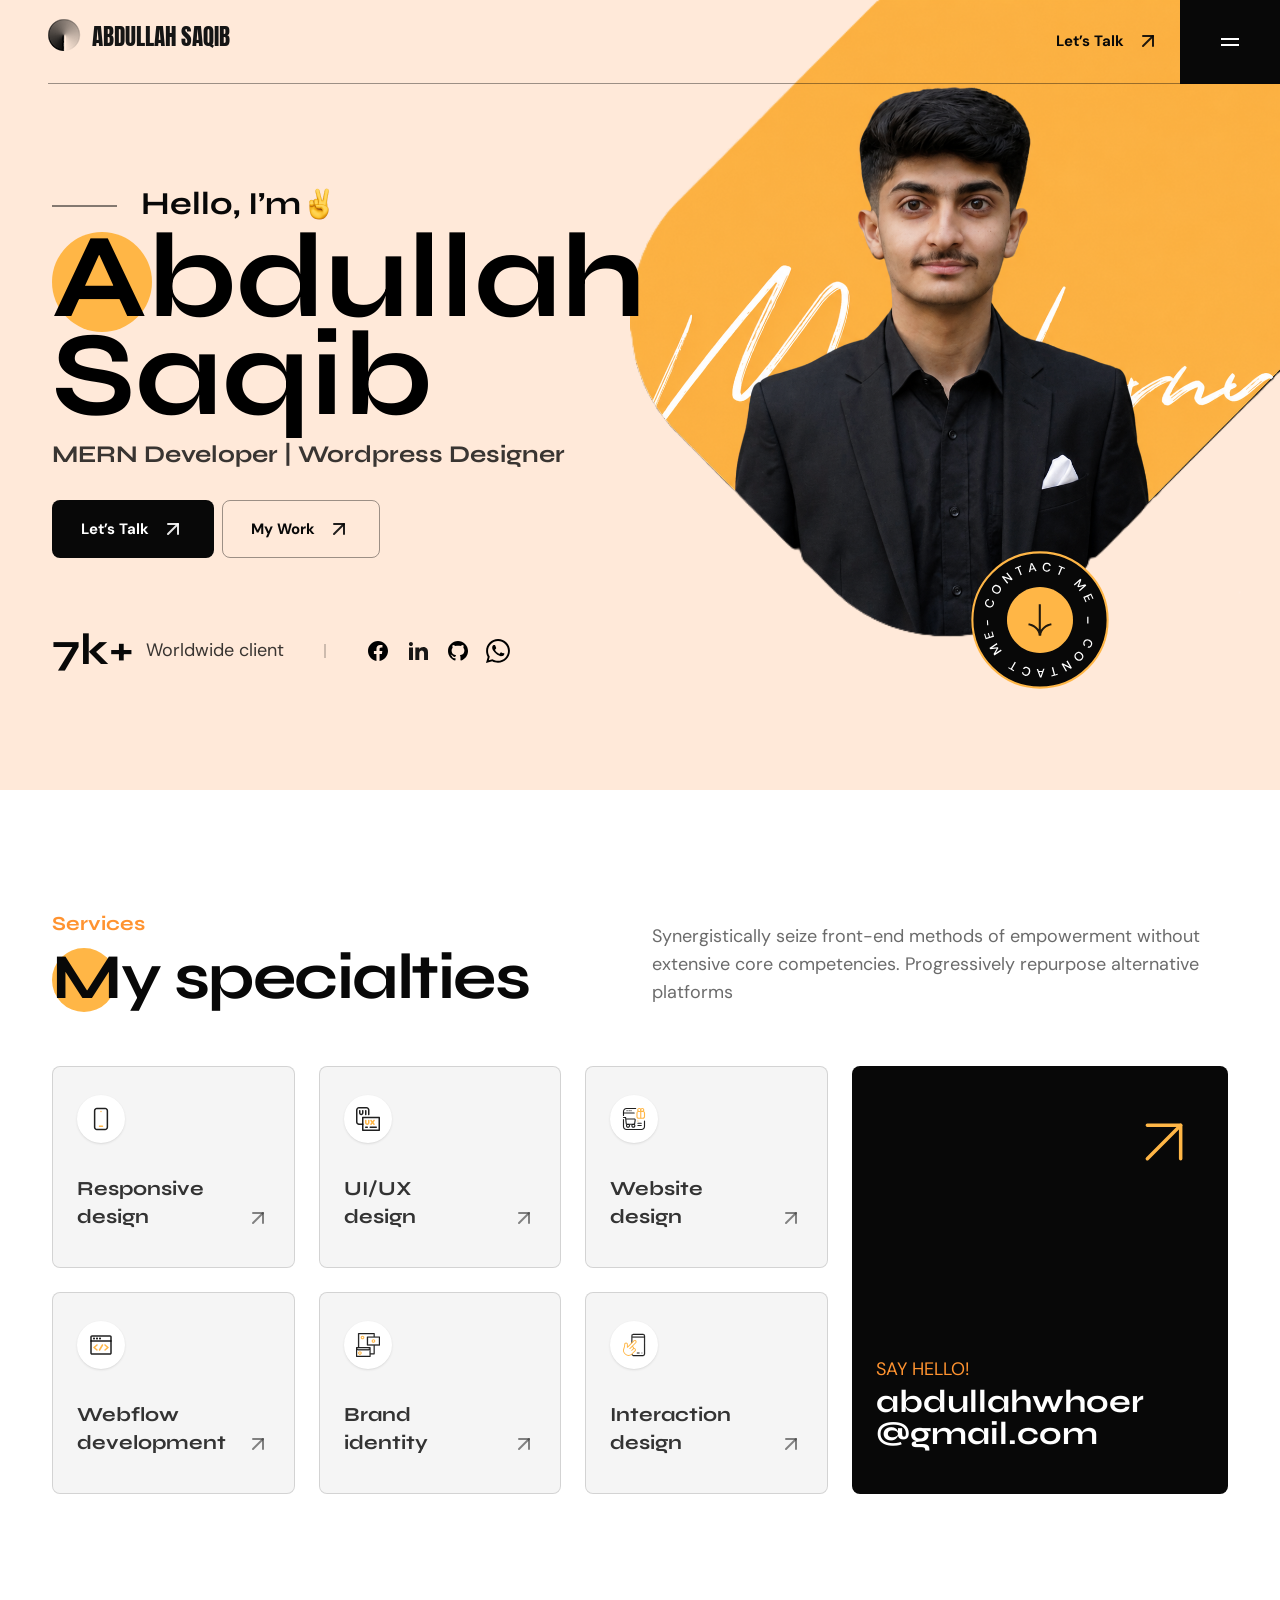
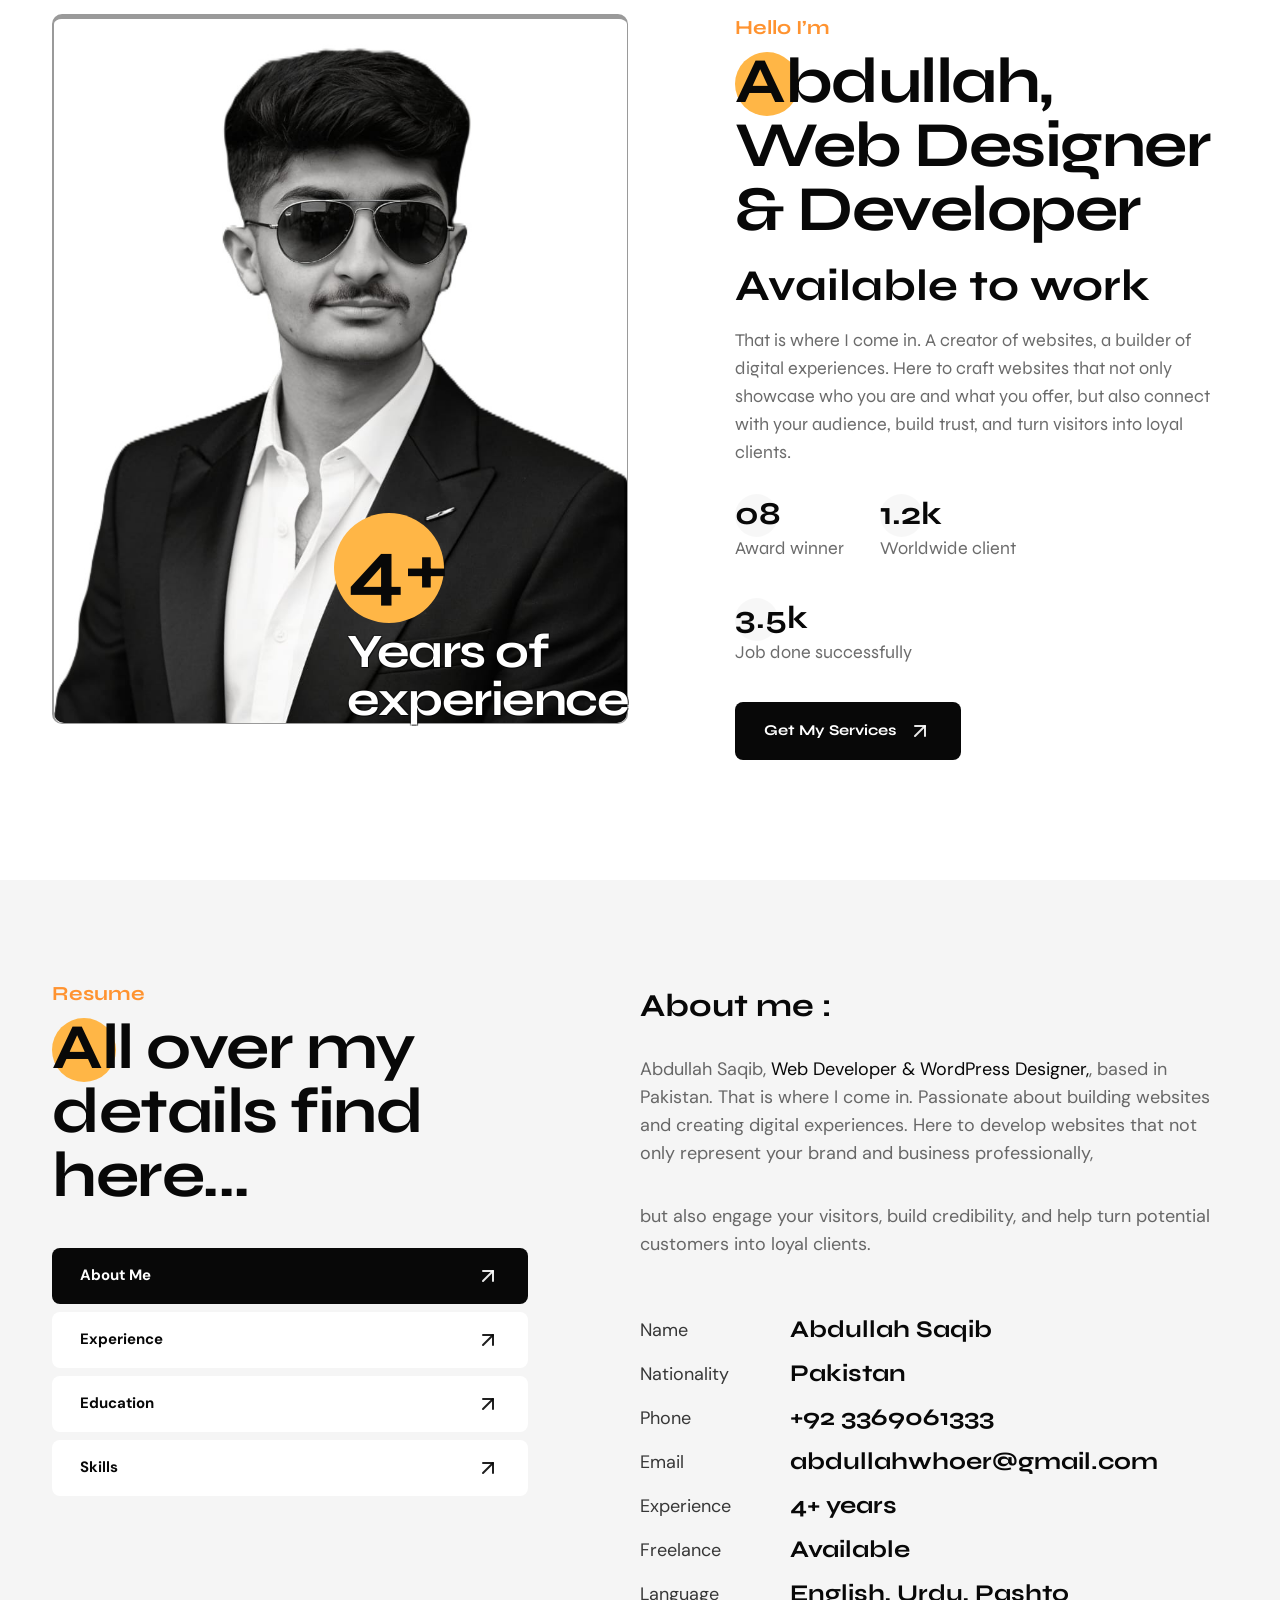
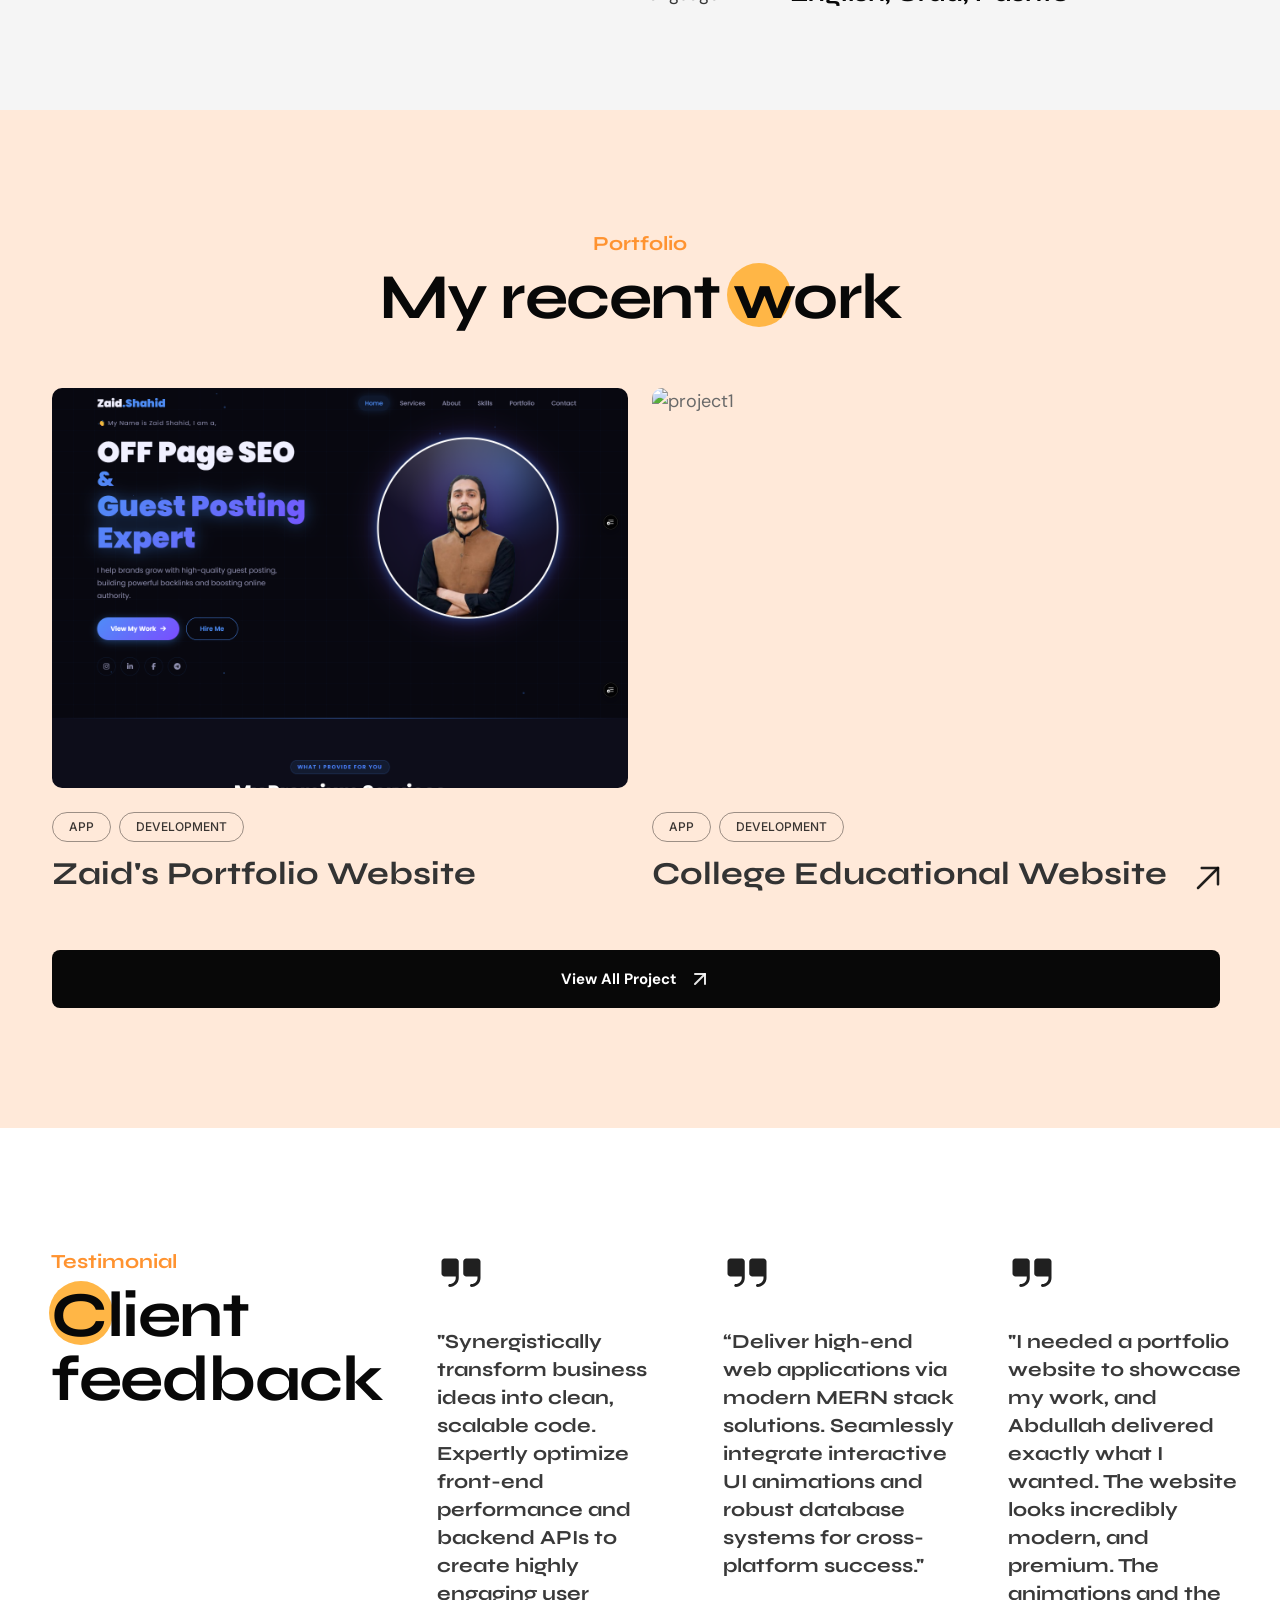
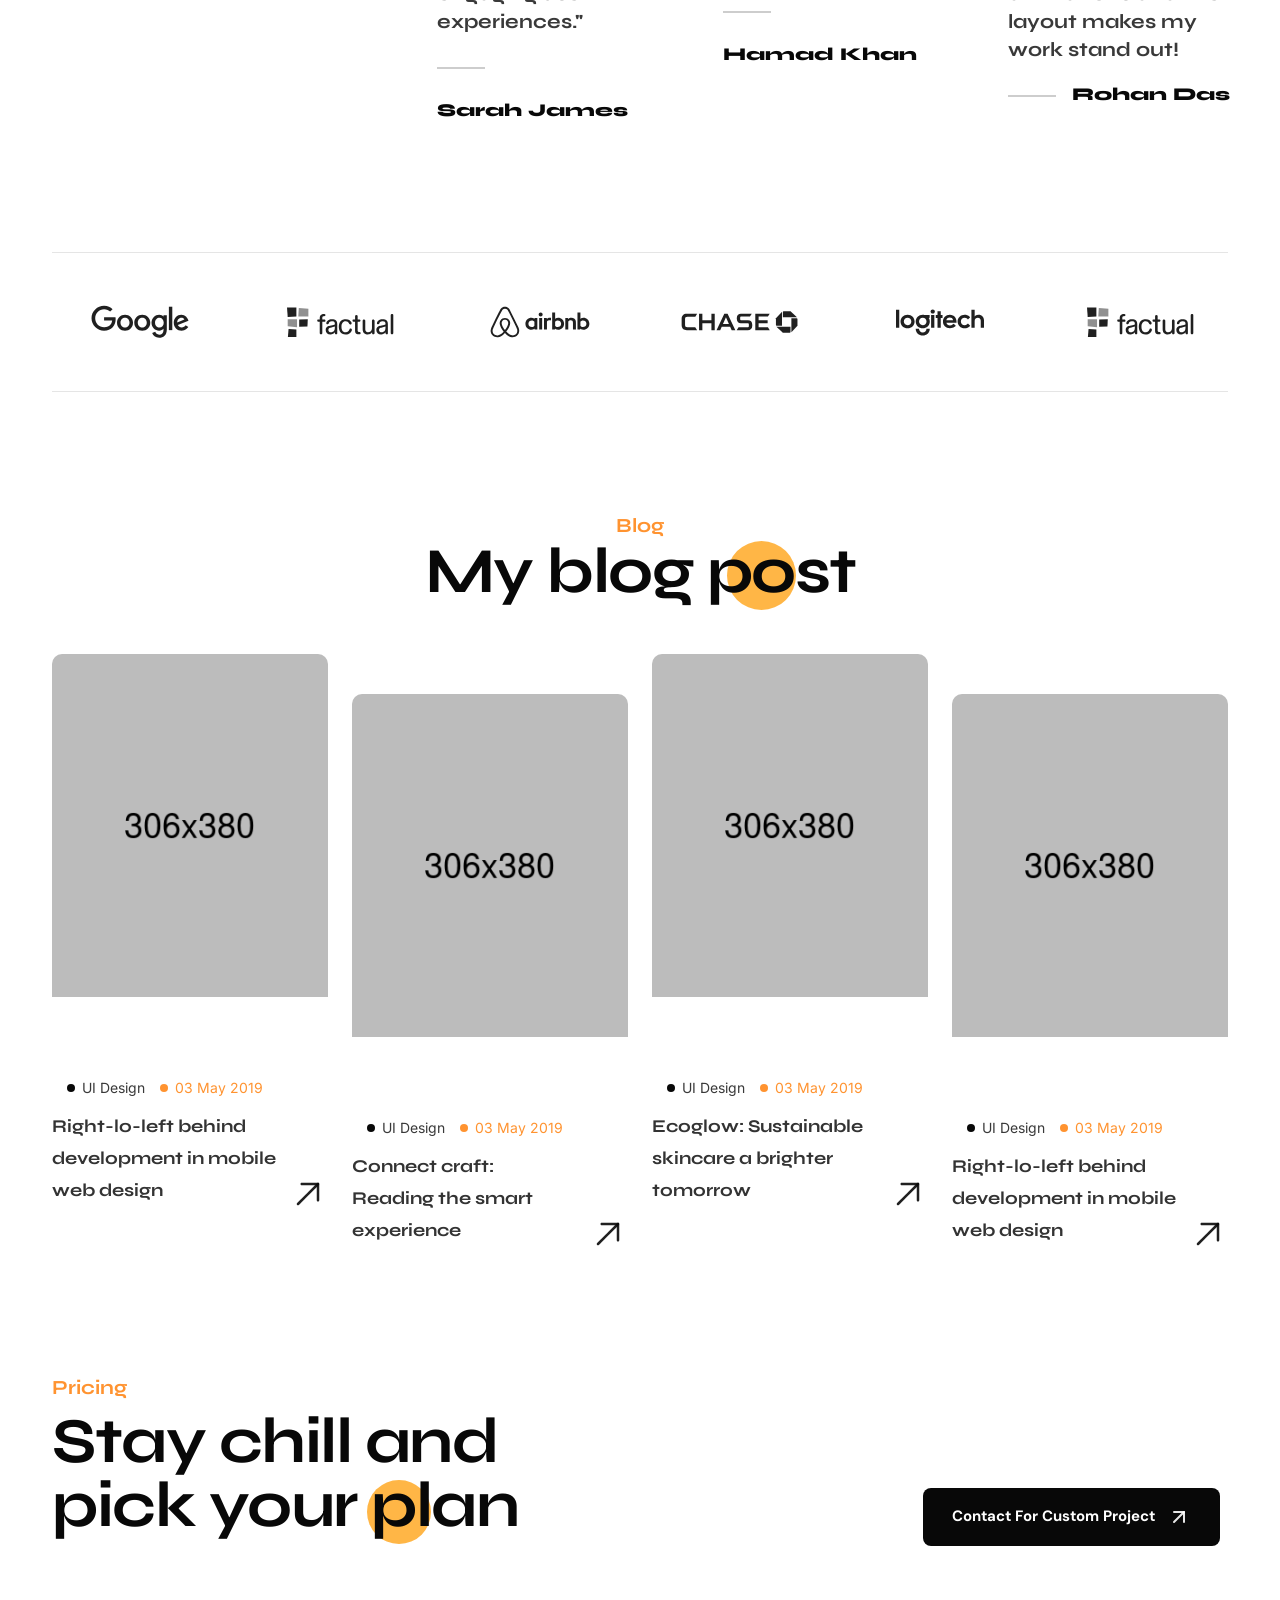
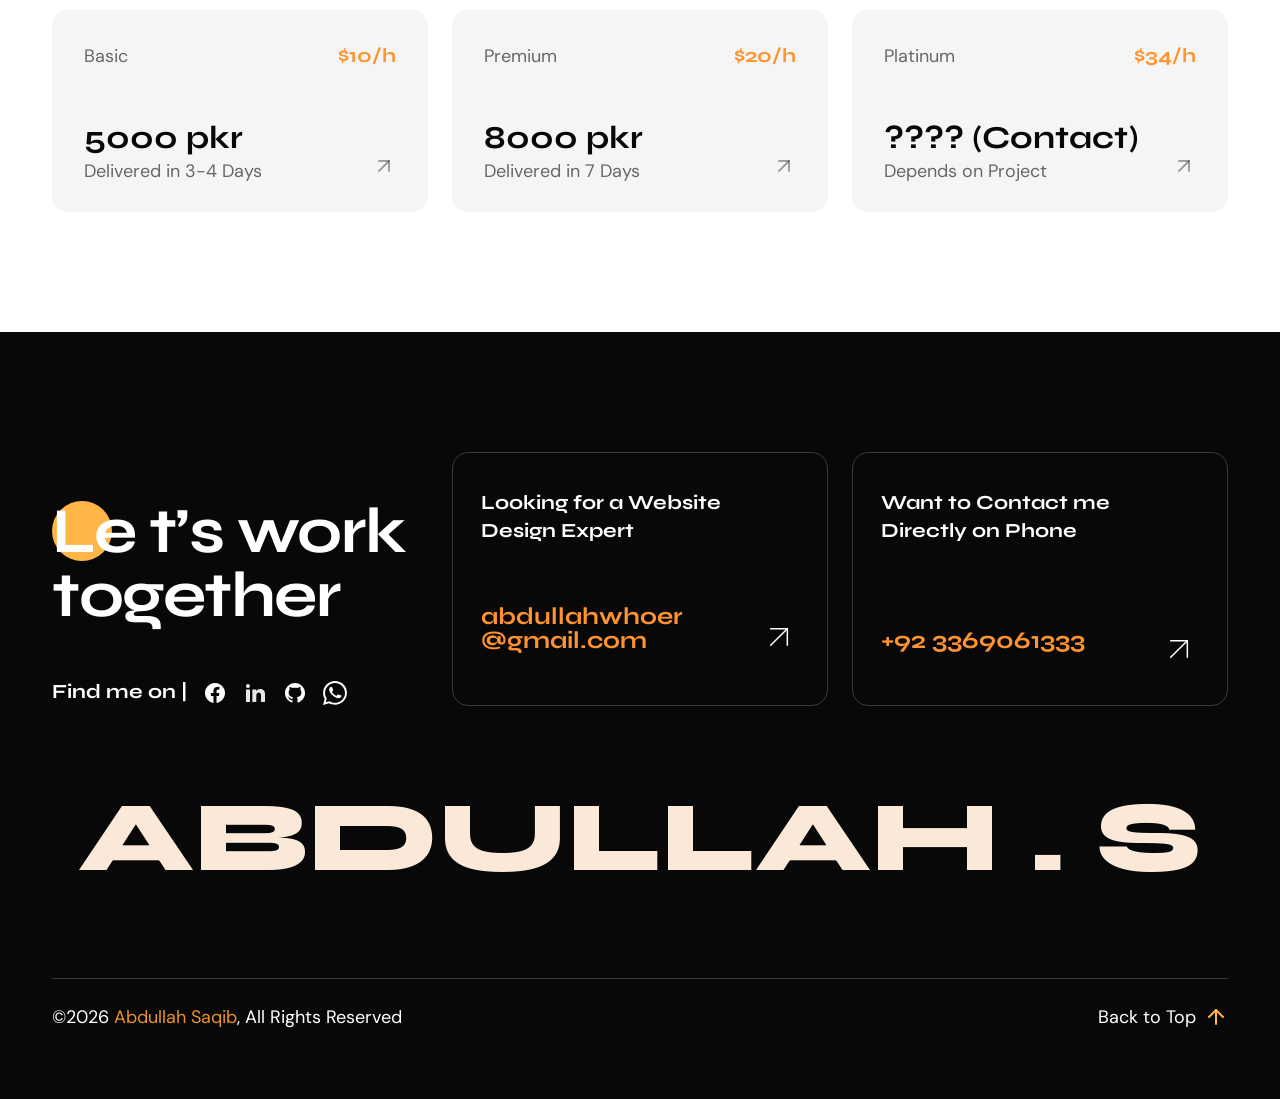
==== commit 493ca637: "agincommit" ====
--- a/index.html
+++ b/index.html
@@ -940,9 +940,9 @@
                 <div class="row">
                     <div class="col-12 col-lg-6">
                         <div class="position-relative">
-
-                            <img src="assets/images/about/myinepic.jpeg" alt="">
-
+                              <div class="about-img">
+                            <img src="assets/images/about/kjdij.jpeg" alt="">
+                              </div>
                             <div class="d-flex flex-wrap flex-column position-absolute years-of-experience">
                                 <span
                                     class="years-experience-of-number text-dark fw-bold font-Syne leading-none d-inline-block position-relative">4+</span>
@@ -1218,8 +1218,7 @@
                                         </div>
                                     </div>
 
-<!-- q -->
-<!-- q -->
+
 
                                     <div class="education-tab-item d-flex flex-wrap">
                                         <span
--- a/assets/css/pages/home.css
+++ b/assets/css/pages/home.css
@@ -837,6 +837,32 @@
    width: 100%;
     display: block;
     transition: transform 6s linear;
+}
+
+.about-img {
+  width: 100%;
+  height: 710px;
+  border: 1px solid rgba(0, 0, 0, 0.397);
+  object-fit: cover;
+  border-radius: 10px;
+  border-top: 5px solid rgba(0, 0, 0, 0.397);
+  border-left: 2px solid rgba(0, 0, 0, 0.397);
+  transition: 0.9s all;
+
+}
+
+.about-img:hover {
+  scale: 1.1;
+}
+
+.about-img img {
+  width: 100%;
+  height: 100%;
+  object-fit: cover;
+  object-position: top;
+  border-radius: 10px;
+  /* border-radius: 88px; */
+
 }
 
 .rounded-20:hover img {
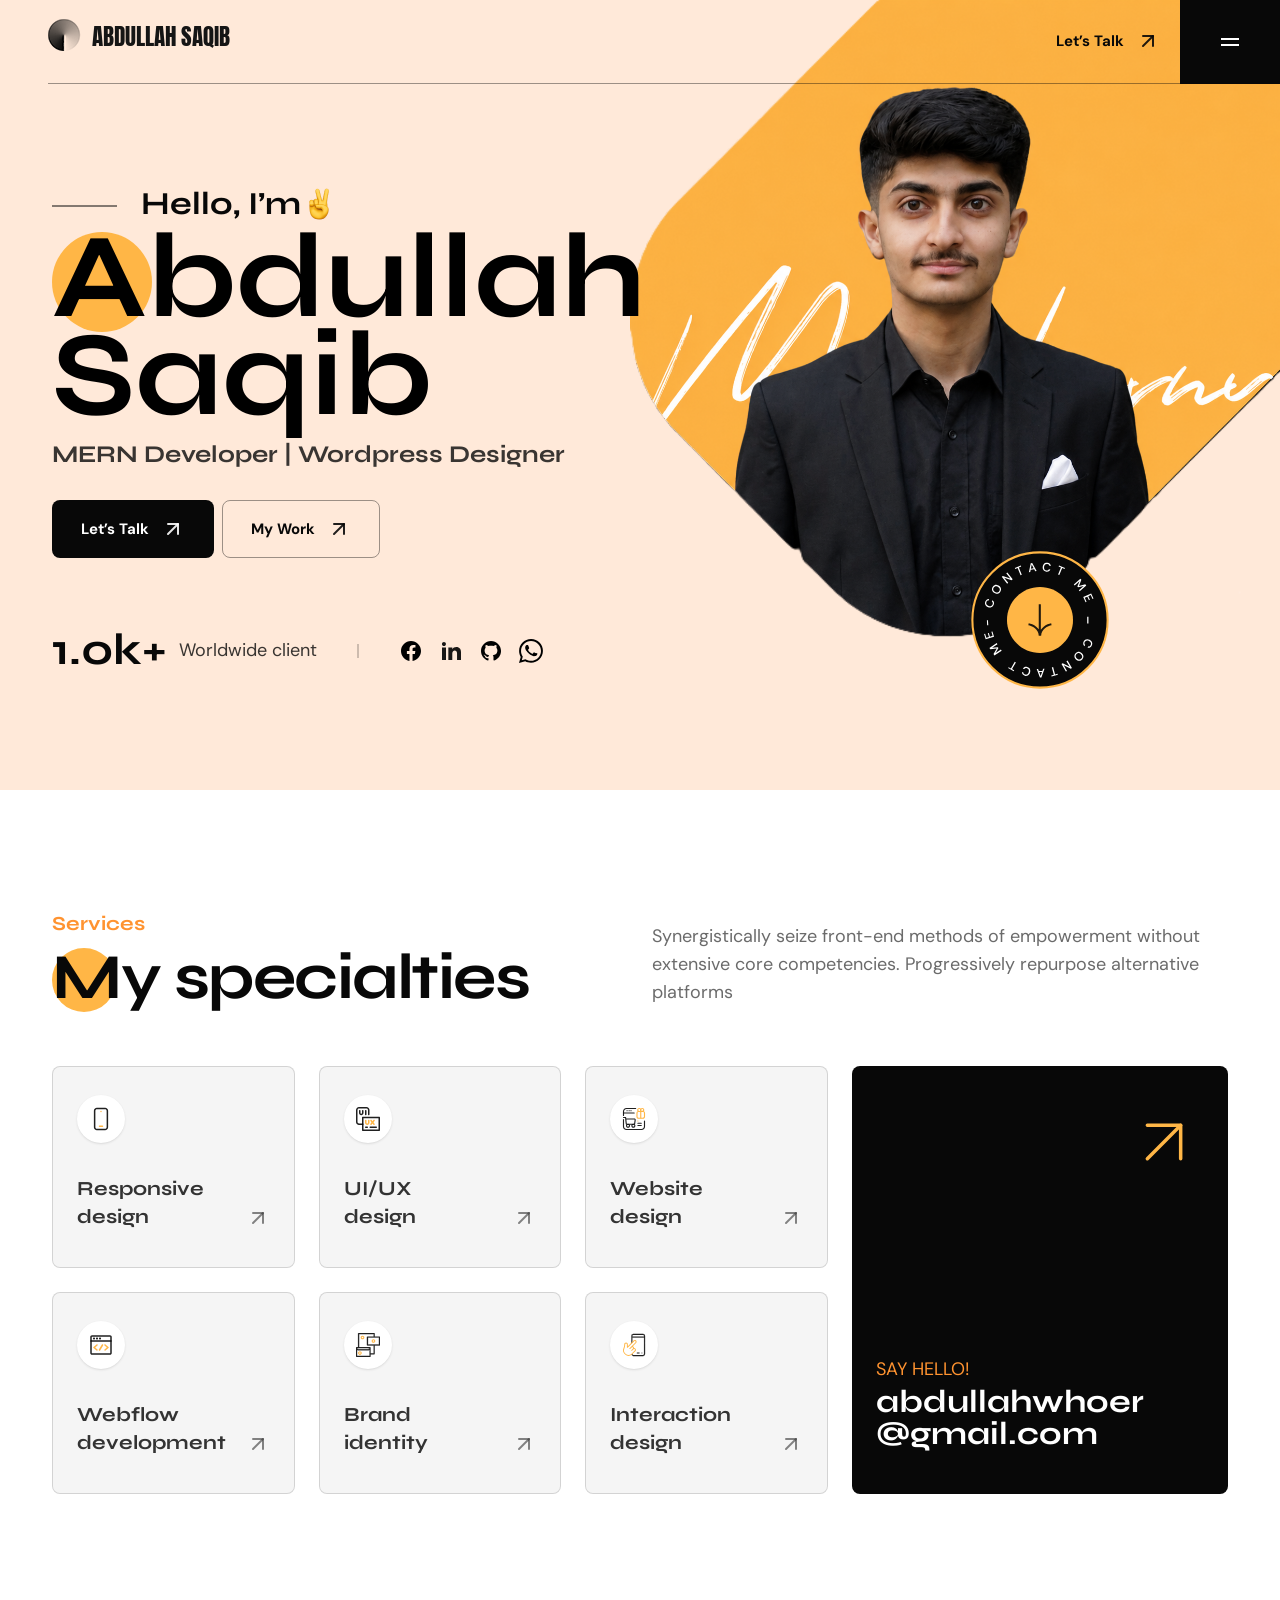
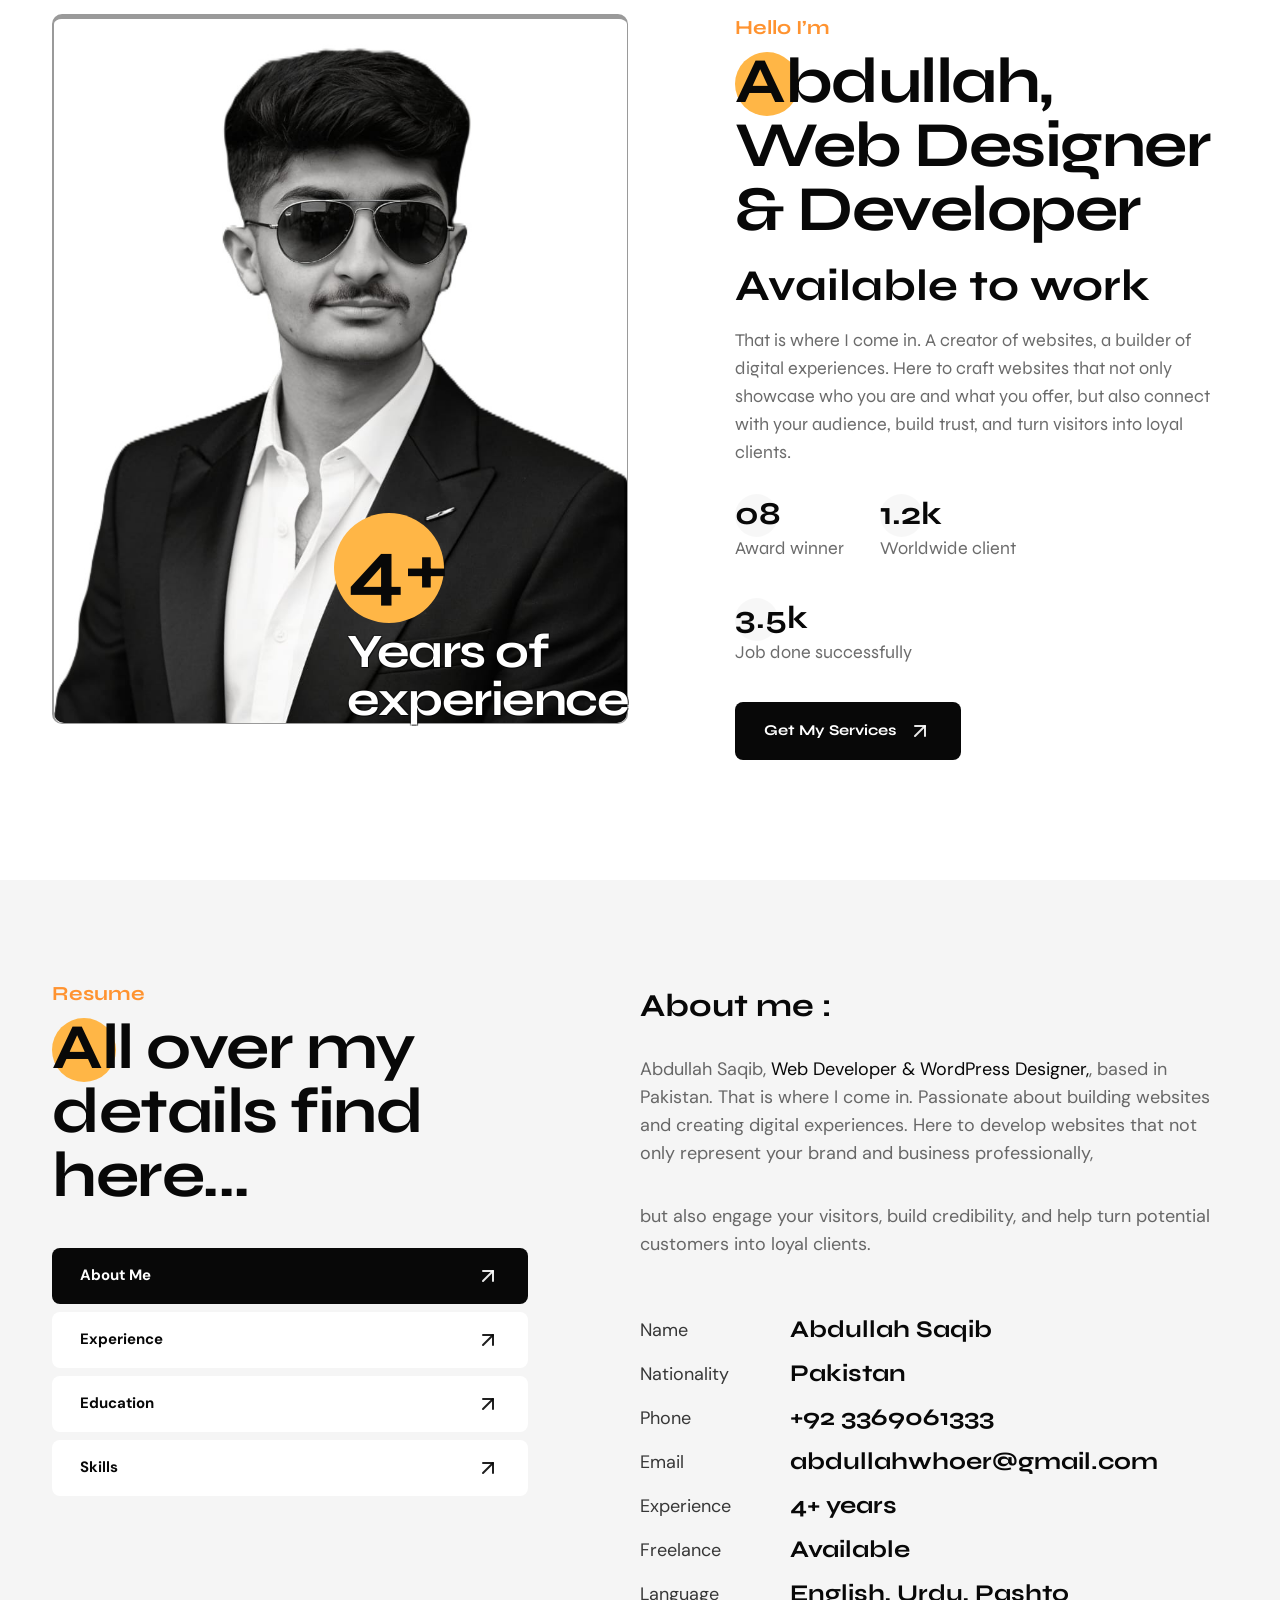
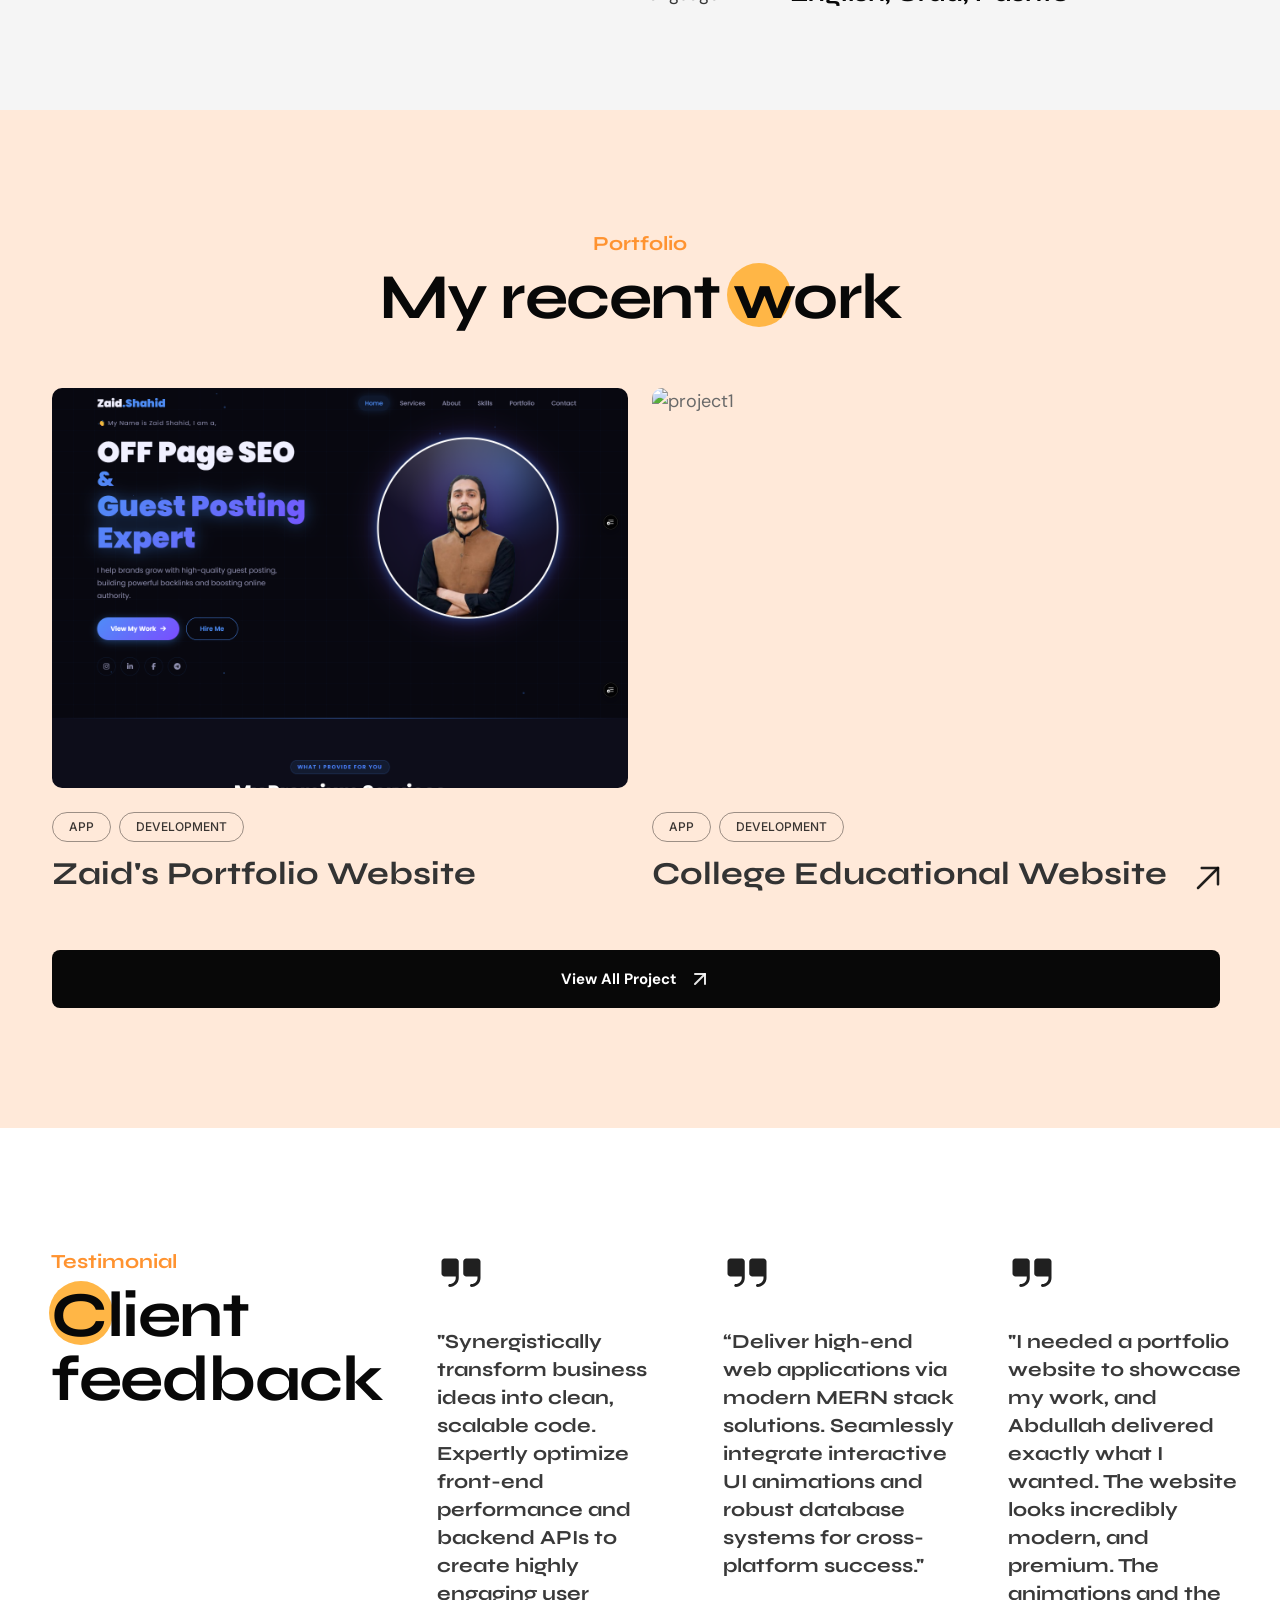
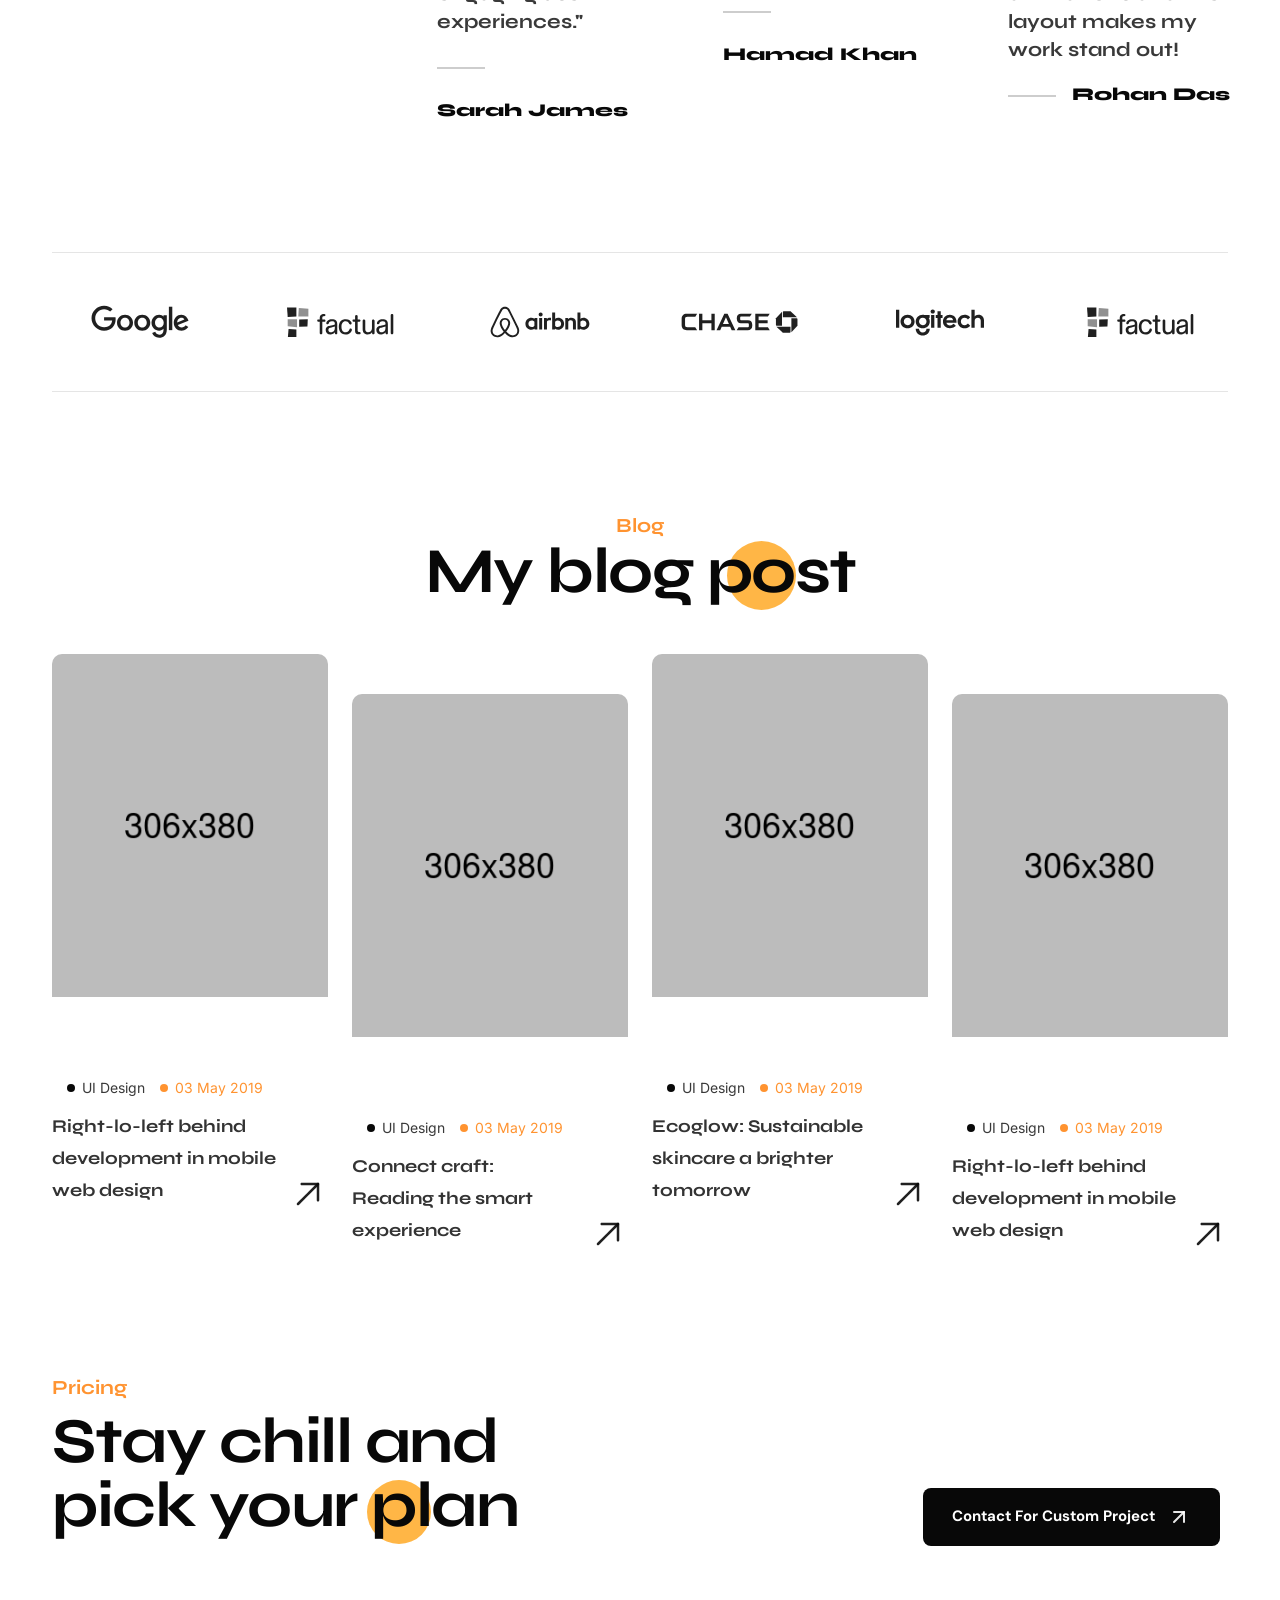
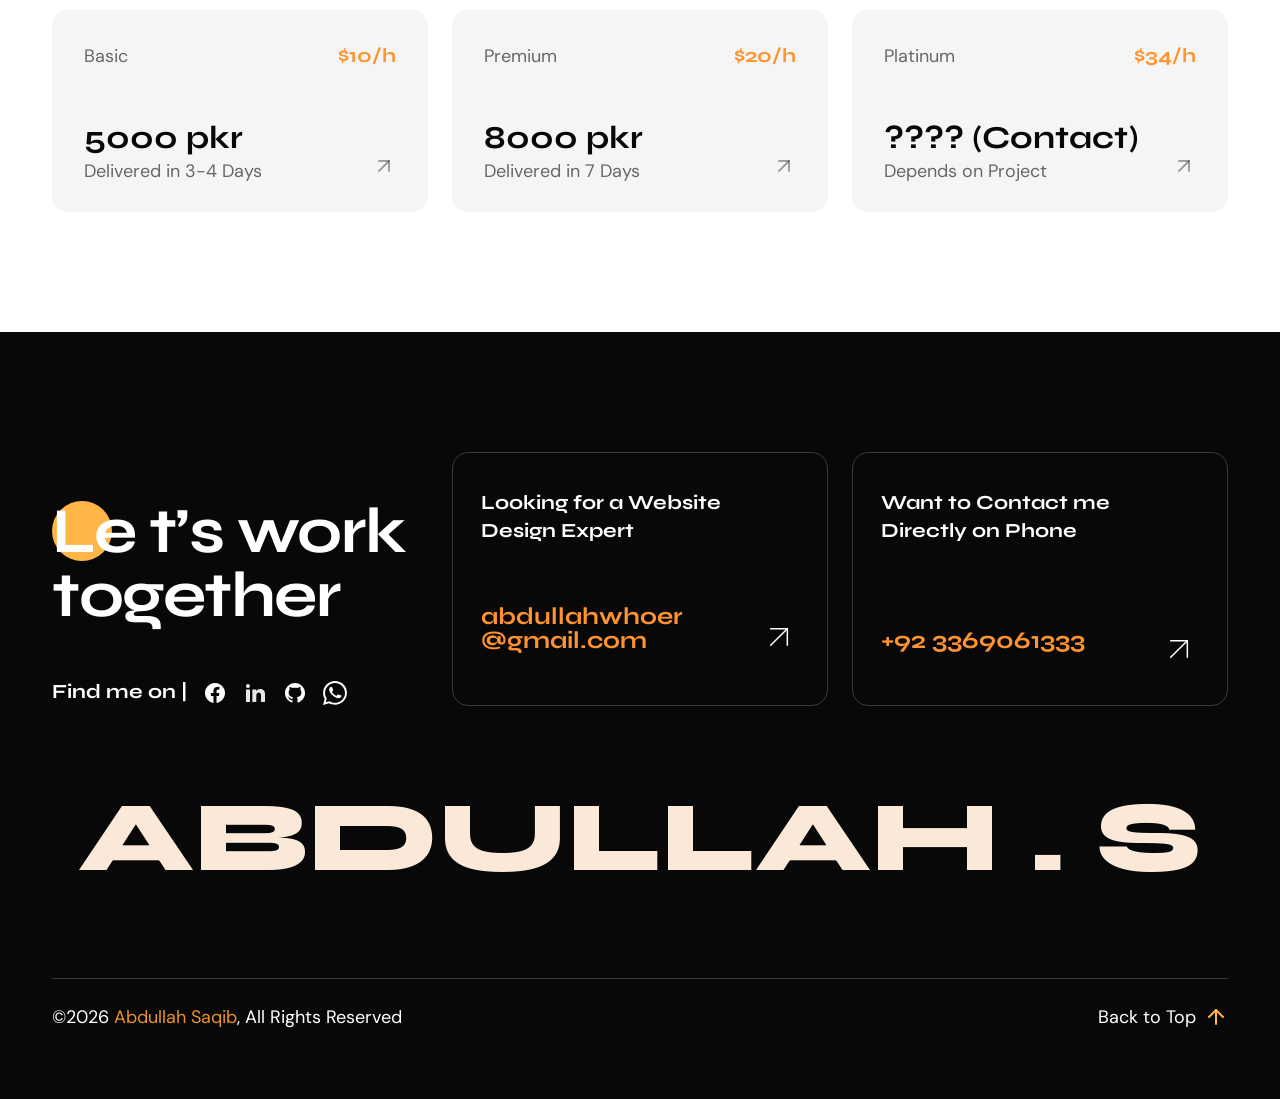
==== commit 96dbc669: "loader" ====
--- a/index.html
+++ b/index.html
@@ -37,6 +37,33 @@
 </head>
 
 <body>
+    <!-- ! Loader -->
+
+    <div id="loader">
+    <svg viewBox="0 0 240 240" height="240" width="240" class="pl">
+        <circle stroke-linecap="round" stroke-dashoffset="-330" stroke-dasharray="0 660"
+            stroke-width="20" stroke="#000" fill="none" r="105" cy="120" cx="120"
+            class="pl__ring pl__ring--a"></circle>
+
+        <circle stroke-linecap="round" stroke-dashoffset="-110" stroke-dasharray="0 220"
+            stroke-width="20" stroke="#000" fill="none" r="35" cy="120" cx="120"
+            class="pl__ring pl__ring--b"></circle>
+
+        <circle stroke-linecap="round" stroke-dasharray="0 440"
+            stroke-width="20" stroke="#000" fill="none" r="70" cy="120" cx="85"
+            class="pl__ring pl__ring--c"></circle>
+
+        <circle stroke-linecap="round" stroke-dasharray="0 440"
+            stroke-width="20" stroke="#000" fill="none" r="70" cy="120" cx="155"
+            class="pl__ring pl__ring--d"></circle>
+    </svg>
+</div>
+
+
+
+
+
+
     <div class="overflow-x-hidden" data-scroll-container>
         <!-- Header start -->
 
@@ -2060,6 +2087,13 @@
         <!-- Footer End -->
     </div>
 
+
+    <script>
+window.addEventListener("load", function () {
+    document.getElementById("loader").style.display = "none";
+});
+</script>
+
     <script type="module" src="https://unpkg.com/ionicons@7.1.0/dist/ionicons/ionicons.esm.js"></script>
     <script nomodule src="https://unpkg.com/ionicons@7.1.0/dist/ionicons/ionicons.js"></script>
     <!-- JS Vendor, Plugins & Activation Script Files -->
--- a/assets/css/pages/home.css
+++ b/assets/css/pages/home.css
@@ -27,6 +27,223 @@
   overflow-x: hidden;
   color: #696969;
   background-color: #FFFFFF;
+}
+
+/* ! LOader */
+#loader {
+    position: fixed;
+    inset: 0;
+    background: white;
+    z-index: 99999;
+    display: flex;
+    justify-content: center;
+    align-items: center;
+}
+
+/* From Uiverse.io by Juanes200122 */ 
+.pl {
+  width: 6em;
+  height: 6em;
+}
+
+.pl__ring {
+  animation: ringA 2s linear infinite;
+}
+
+.pl__ring--a {
+  stroke: #000000;
+}
+
+.pl__ring--b {
+  animation-name: ringB;
+  stroke: #7e7e7e;
+}
+
+.pl__ring--c {
+  animation-name: ringC;
+  stroke: #686868;
+}
+
+.pl__ring--d {
+  animation-name: ringD;
+  stroke: #000000;
+}
+  
+  /* Animations */
+@keyframes ringA {
+  from, 4% {
+    stroke-dasharray: 0 660;
+    stroke-width: 20;
+    stroke-dashoffset: -330;
+  }
+
+  12% {
+    stroke-dasharray: 60 600;
+    stroke-width: 30;
+    stroke-dashoffset: -335;
+  }
+
+  32% {
+    stroke-dasharray: 60 600;
+    stroke-width: 30;
+    stroke-dashoffset: -595;
+  }
+
+  40%, 54% {
+    stroke-dasharray: 0 660;
+    stroke-width: 20;
+    stroke-dashoffset: -660;
+  }
+
+  62% {
+    stroke-dasharray: 60 600;
+    stroke-width: 30;
+    stroke-dashoffset: -665;
+  }
+
+  82% {
+    stroke-dasharray: 60 600;
+    stroke-width: 30;
+    stroke-dashoffset: -925;
+  }
+
+  90%, to {
+    stroke-dasharray: 0 660;
+    stroke-width: 20;
+    stroke-dashoffset: -990;
+  }
+}
+
+@keyframes ringB {
+  from, 12% {
+    stroke-dasharray: 0 220;
+    stroke-width: 20;
+    stroke-dashoffset: -110;
+  }
+
+  20% {
+    stroke-dasharray: 20 200;
+    stroke-width: 30;
+    stroke-dashoffset: -115;
+  }
+
+  40% {
+    stroke-dasharray: 20 200;
+    stroke-width: 30;
+    stroke-dashoffset: -195;
+  }
+
+  48%, 62% {
+    stroke-dasharray: 0 220;
+    stroke-width: 20;
+    stroke-dashoffset: -220;
+  }
+
+  70% {
+    stroke-dasharray: 20 200;
+    stroke-width: 30;
+    stroke-dashoffset: -225;
+  }
+
+  90% {
+    stroke-dasharray: 20 200;
+    stroke-width: 30;
+    stroke-dashoffset: -305;
+  }
+
+  98%, to {
+    stroke-dasharray: 0 220;
+    stroke-width: 20;
+    stroke-dashoffset: -330;
+  }
+}
+
+@keyframes ringC {
+  from {
+    stroke-dasharray: 0 440;
+    stroke-width: 20;
+    stroke-dashoffset: 0;
+  }
+
+  8% {
+    stroke-dasharray: 40 400;
+    stroke-width: 30;
+    stroke-dashoffset: -5;
+  }
+
+  28% {
+    stroke-dasharray: 40 400;
+    stroke-width: 30;
+    stroke-dashoffset: -175;
+  }
+
+  36%, 58% {
+    stroke-dasharray: 0 440;
+    stroke-width: 20;
+    stroke-dashoffset: -220;
+  }
+
+  66% {
+    stroke-dasharray: 40 400;
+    stroke-width: 30;
+    stroke-dashoffset: -225;
+  }
+
+  86% {
+    stroke-dasharray: 40 400;
+    stroke-width: 30;
+    stroke-dashoffset: -395;
+  }
+
+  94%, to {
+    stroke-dasharray: 0 440;
+    stroke-width: 20;
+    stroke-dashoffset: -440;
+  }
+}
+
+@keyframes ringD {
+  from, 8% {
+    stroke-dasharray: 0 440;
+    stroke-width: 20;
+    stroke-dashoffset: 0;
+  }
+
+  16% {
+    stroke-dasharray: 40 400;
+    stroke-width: 30;
+    stroke-dashoffset: -5;
+  }
+
+  36% {
+    stroke-dasharray: 40 400;
+    stroke-width: 30;
+    stroke-dashoffset: -175;
+  }
+
+  44%, 50% {
+    stroke-dasharray: 0 440;
+    stroke-width: 20;
+    stroke-dashoffset: -220;
+  }
+
+  58% {
+    stroke-dasharray: 40 400;
+    stroke-width: 30;
+    stroke-dashoffset: -225;
+  }
+
+  78% {
+    stroke-dasharray: 40 400;
+    stroke-width: 30;
+    stroke-dashoffset: -395;
+  }
+
+  86%, to {
+    stroke-dasharray: 0 440;
+    stroke-width: 20;
+    stroke-dashoffset: -440;
+  }
 }
 
 h1,
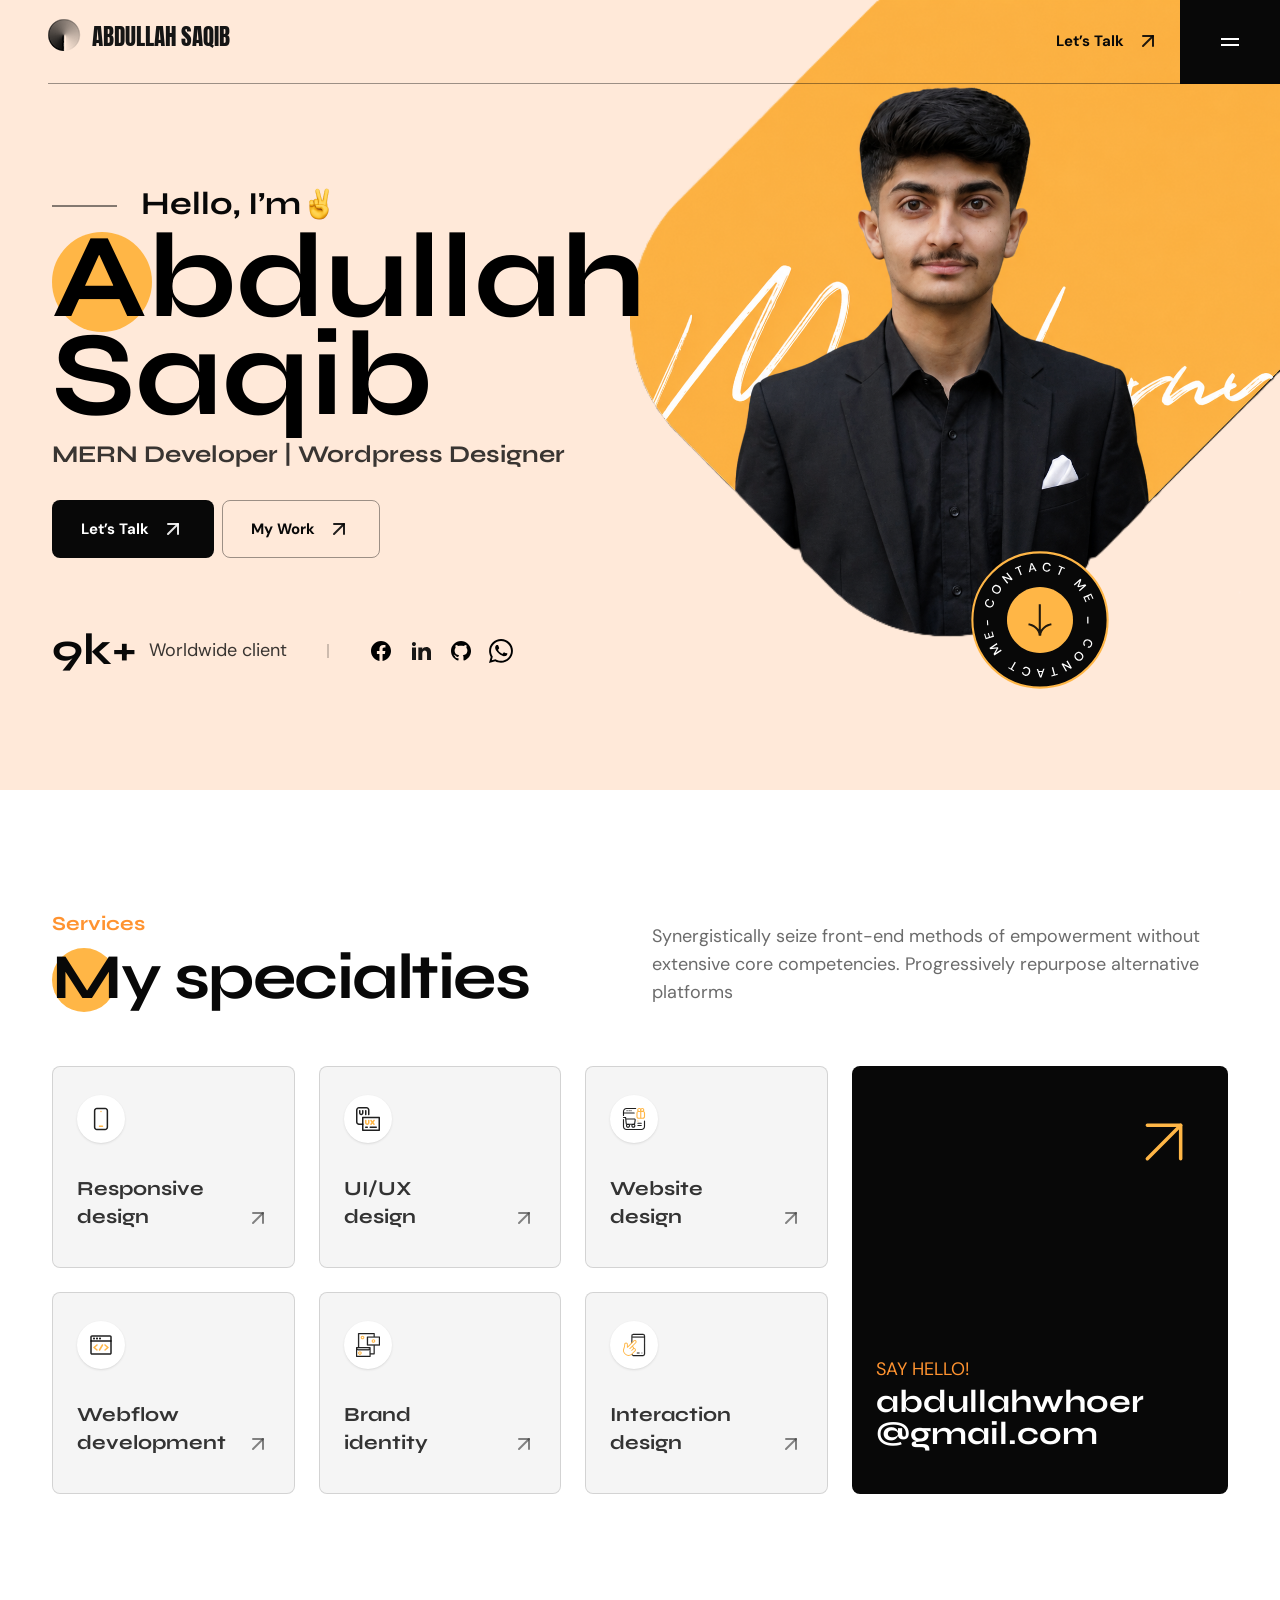
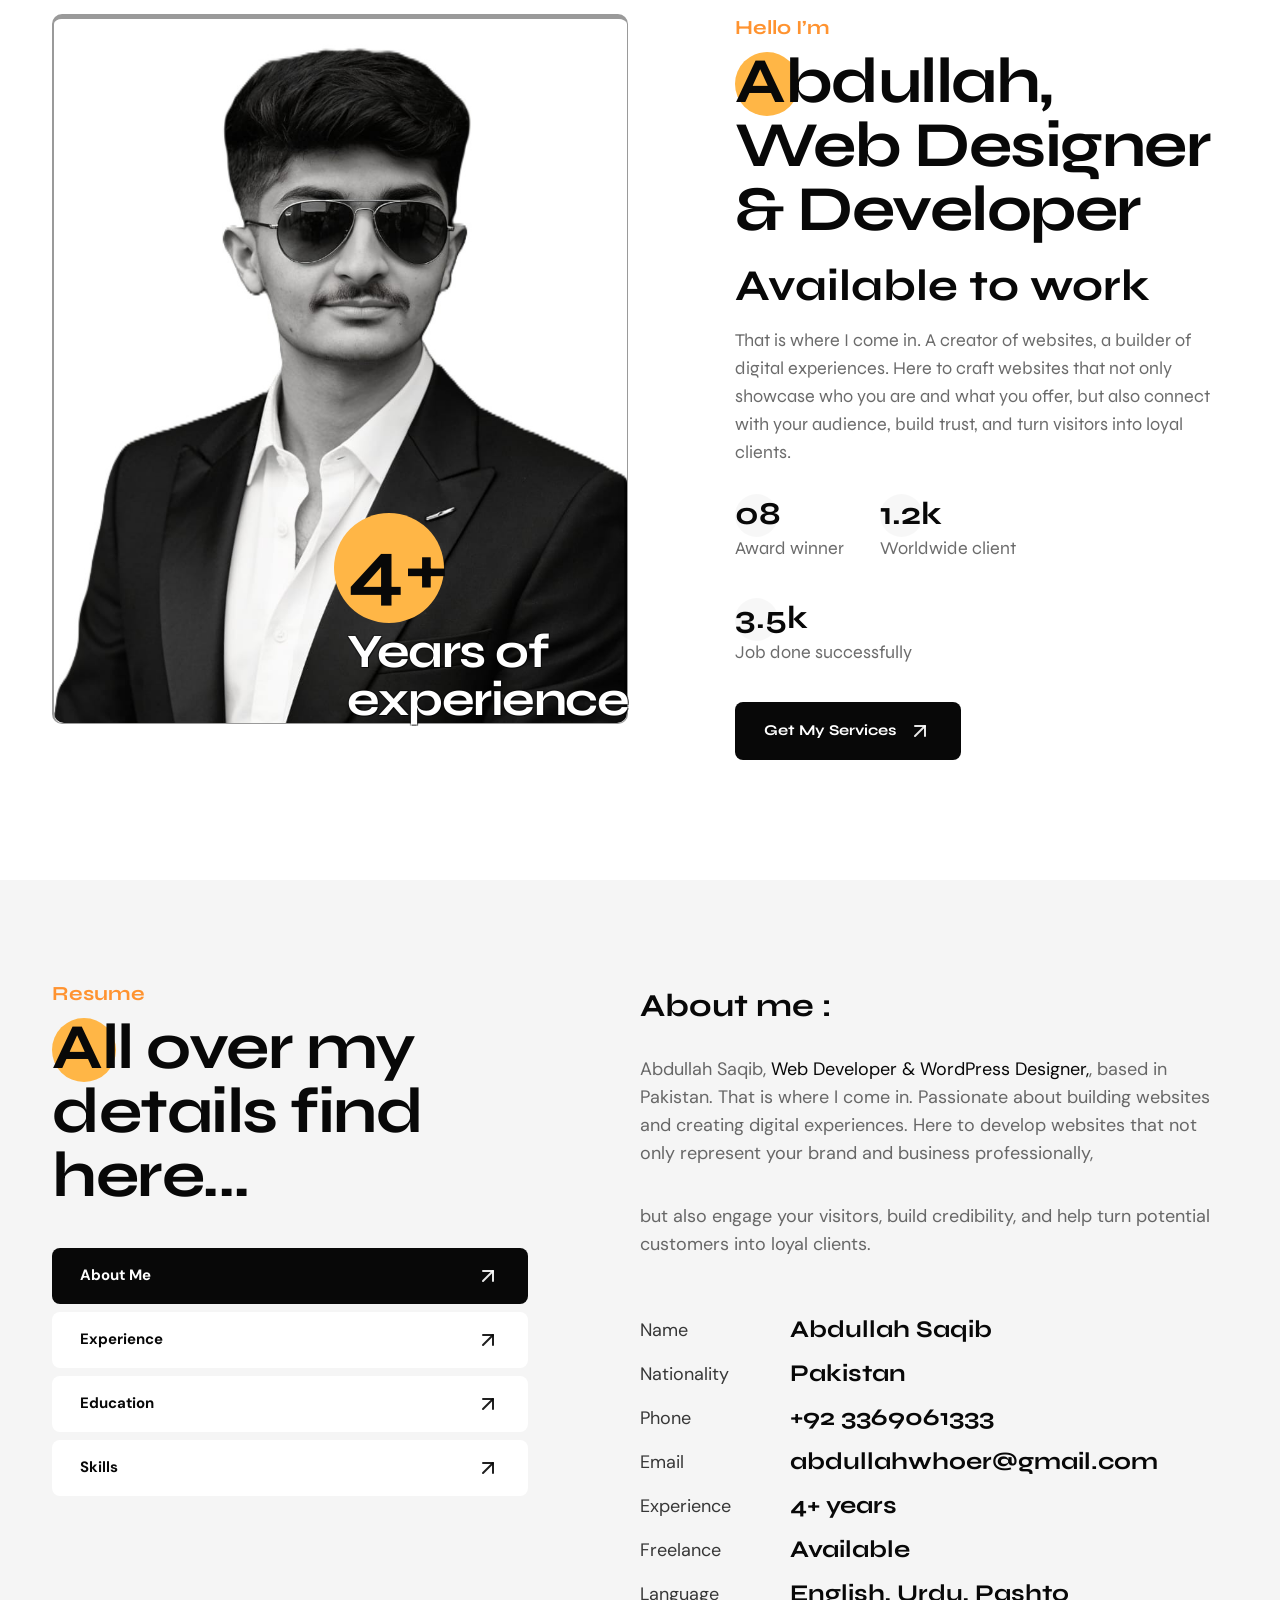
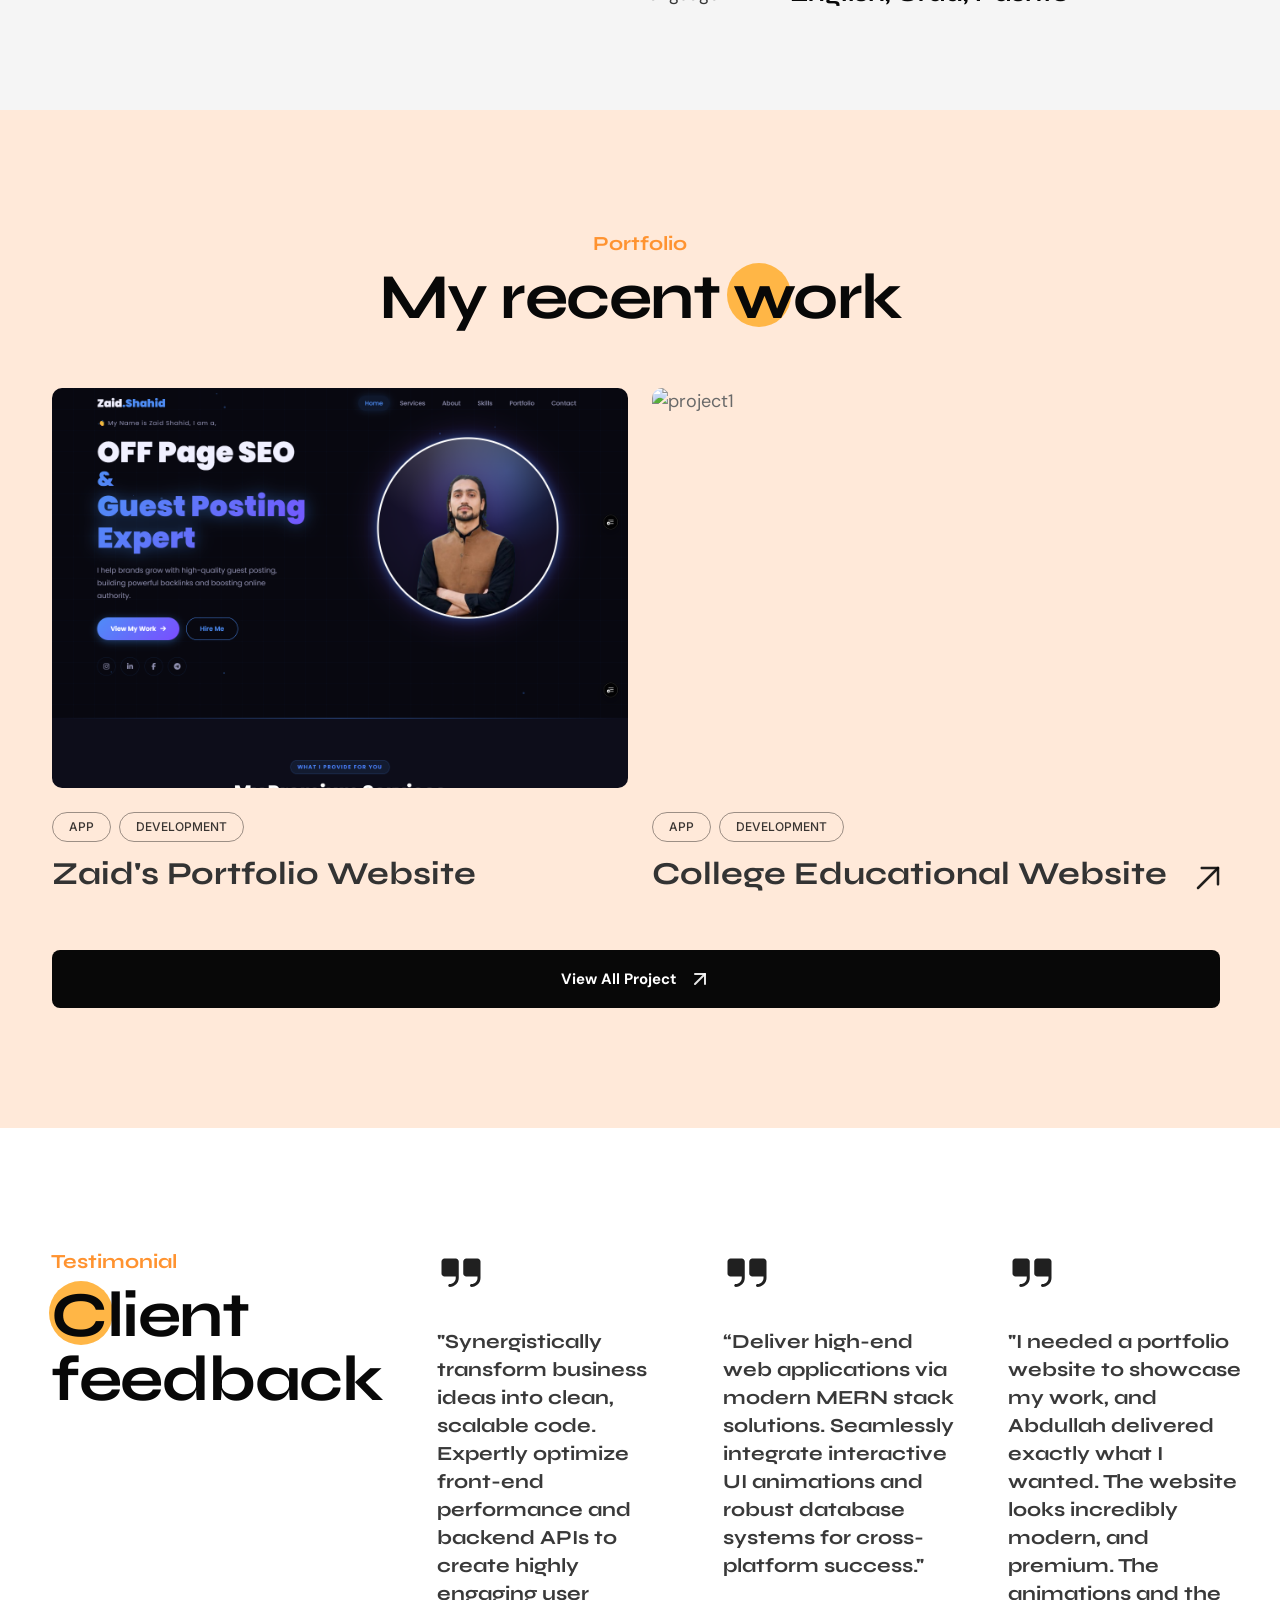
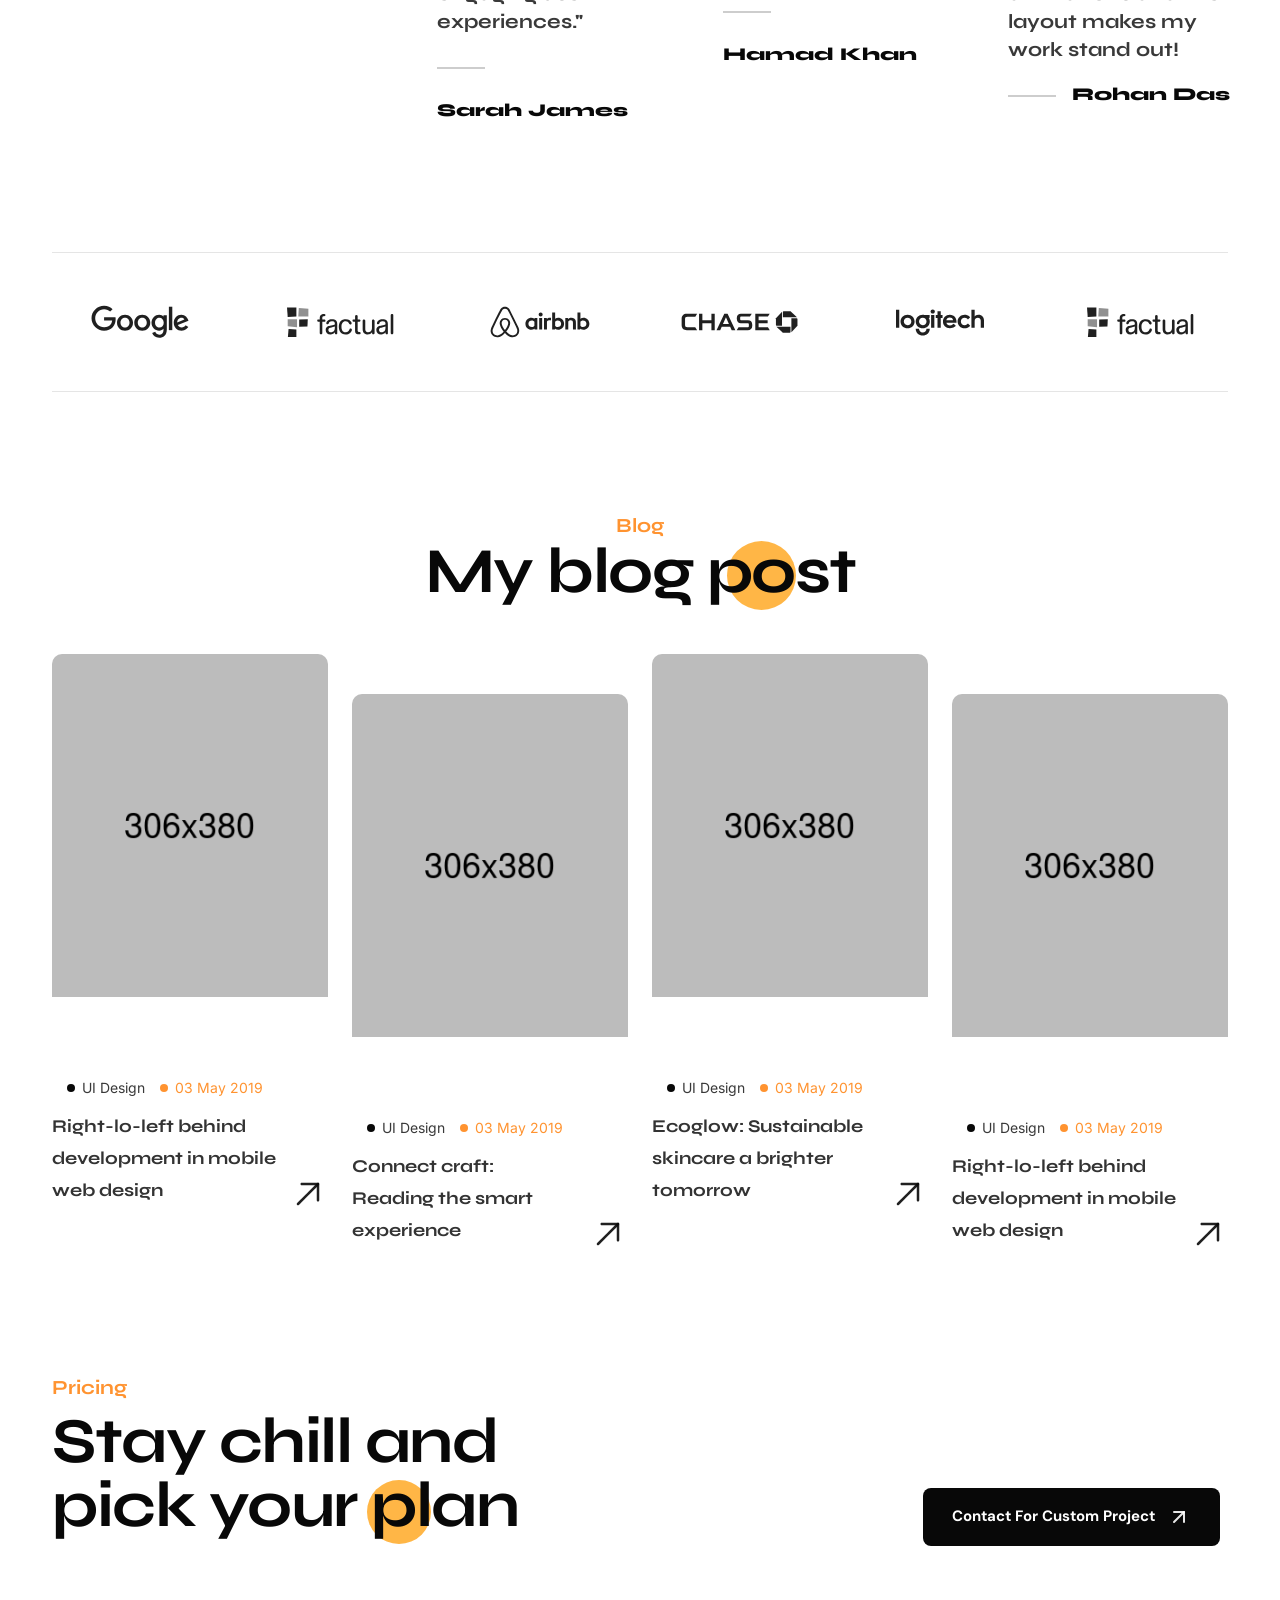
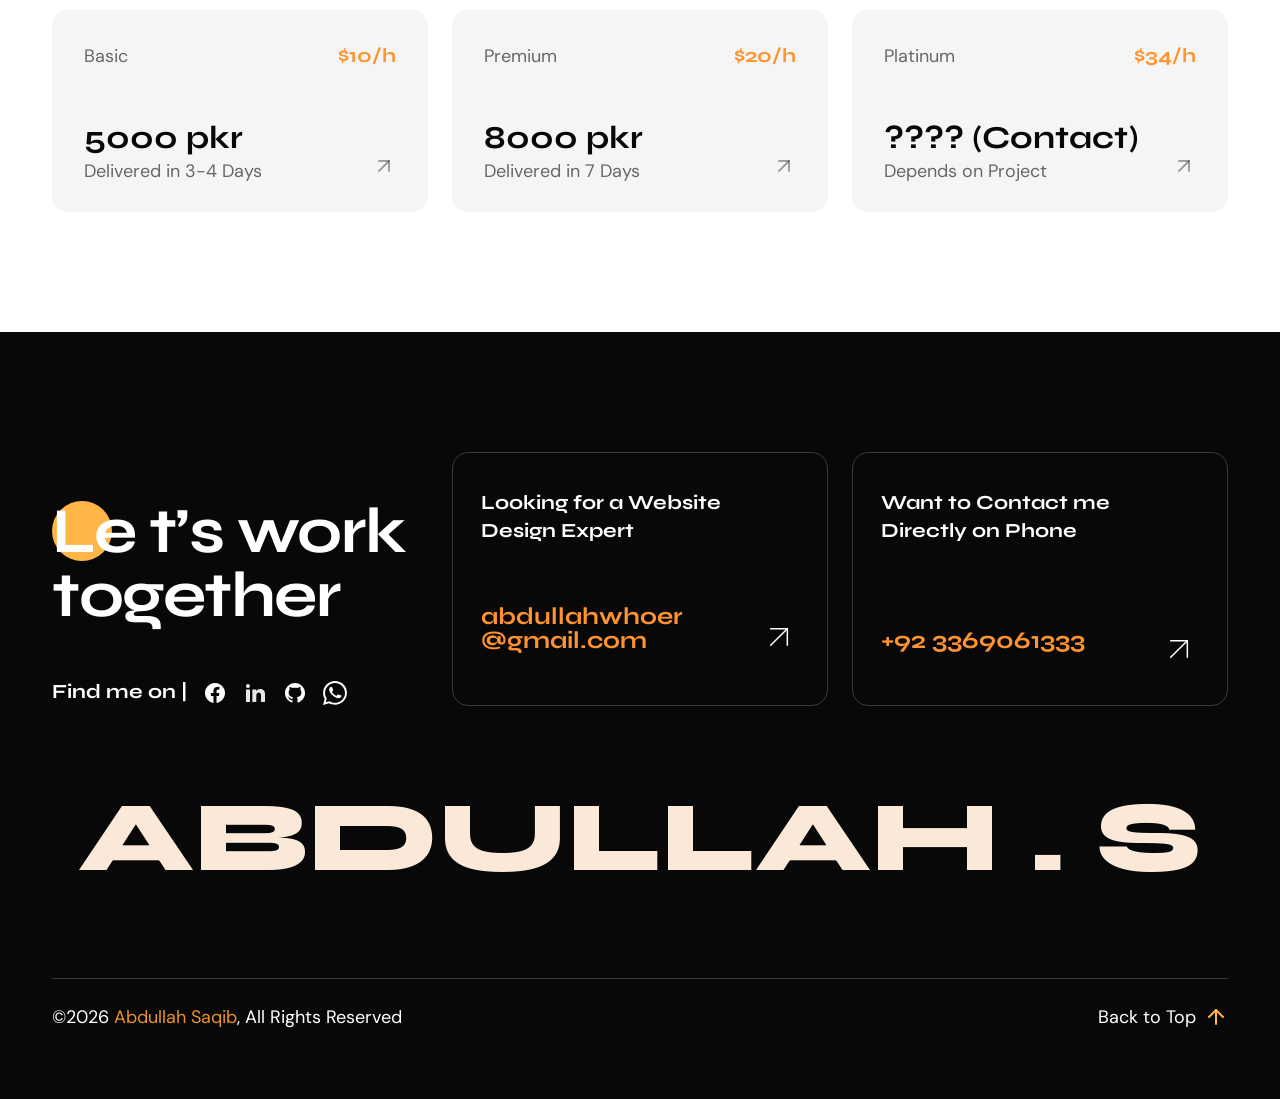
==== commit 168c6556: "3loader" ====
--- a/index.html
+++ b/index.html
@@ -2090,7 +2090,13 @@
 
     <script>
 window.addEventListener("load", function () {
-    document.getElementById("loader").style.display = "none";
+    const loader = document.getElementById("loader");
+
+    loader.classList.add("hide");
+
+    setTimeout(() => {
+        loader.remove();
+    }, 500);
 });
 </script>
 
--- a/assets/css/pages/home.css
+++ b/assets/css/pages/home.css
@@ -38,6 +38,11 @@
     display: flex;
     justify-content: center;
     align-items: center;
+}
+
+#loader.hide {
+    opacity: 0;
+    pointer-events: none;
 }
 
 /* From Uiverse.io by Juanes200122 */ 
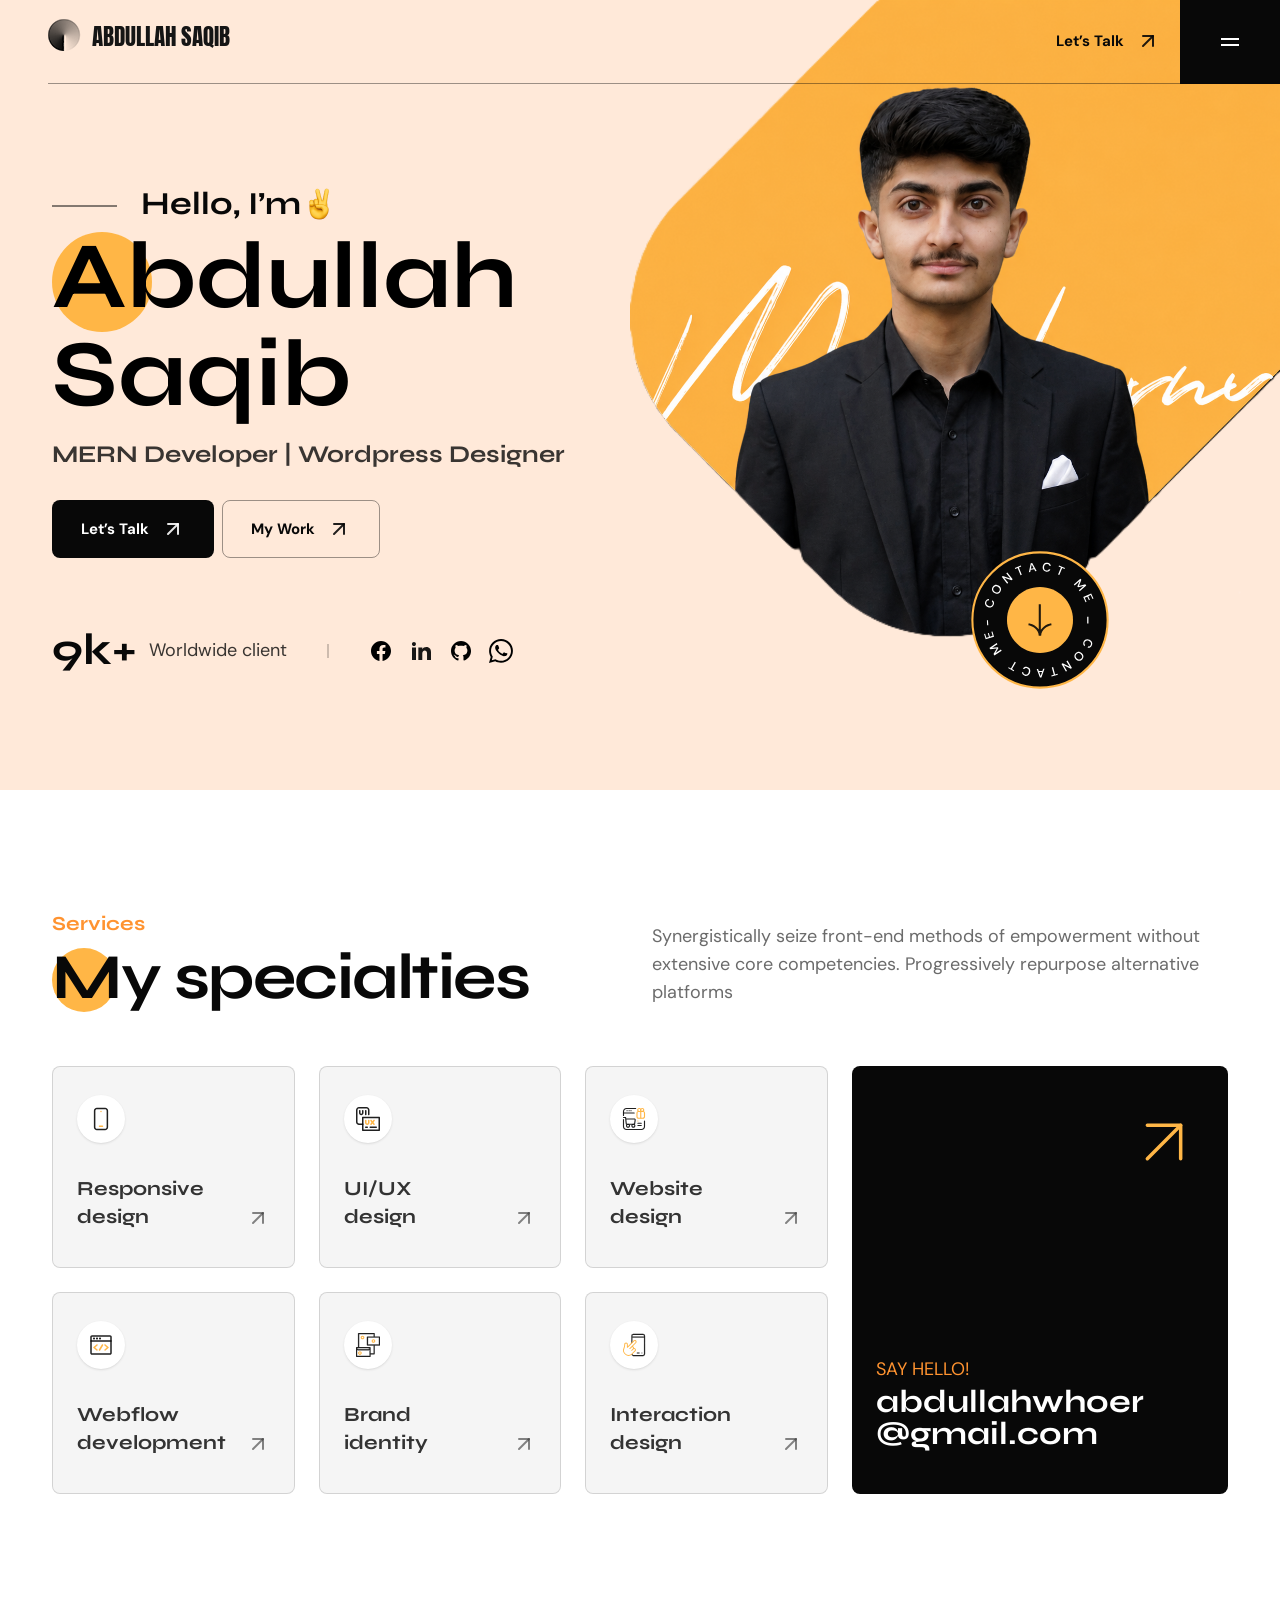
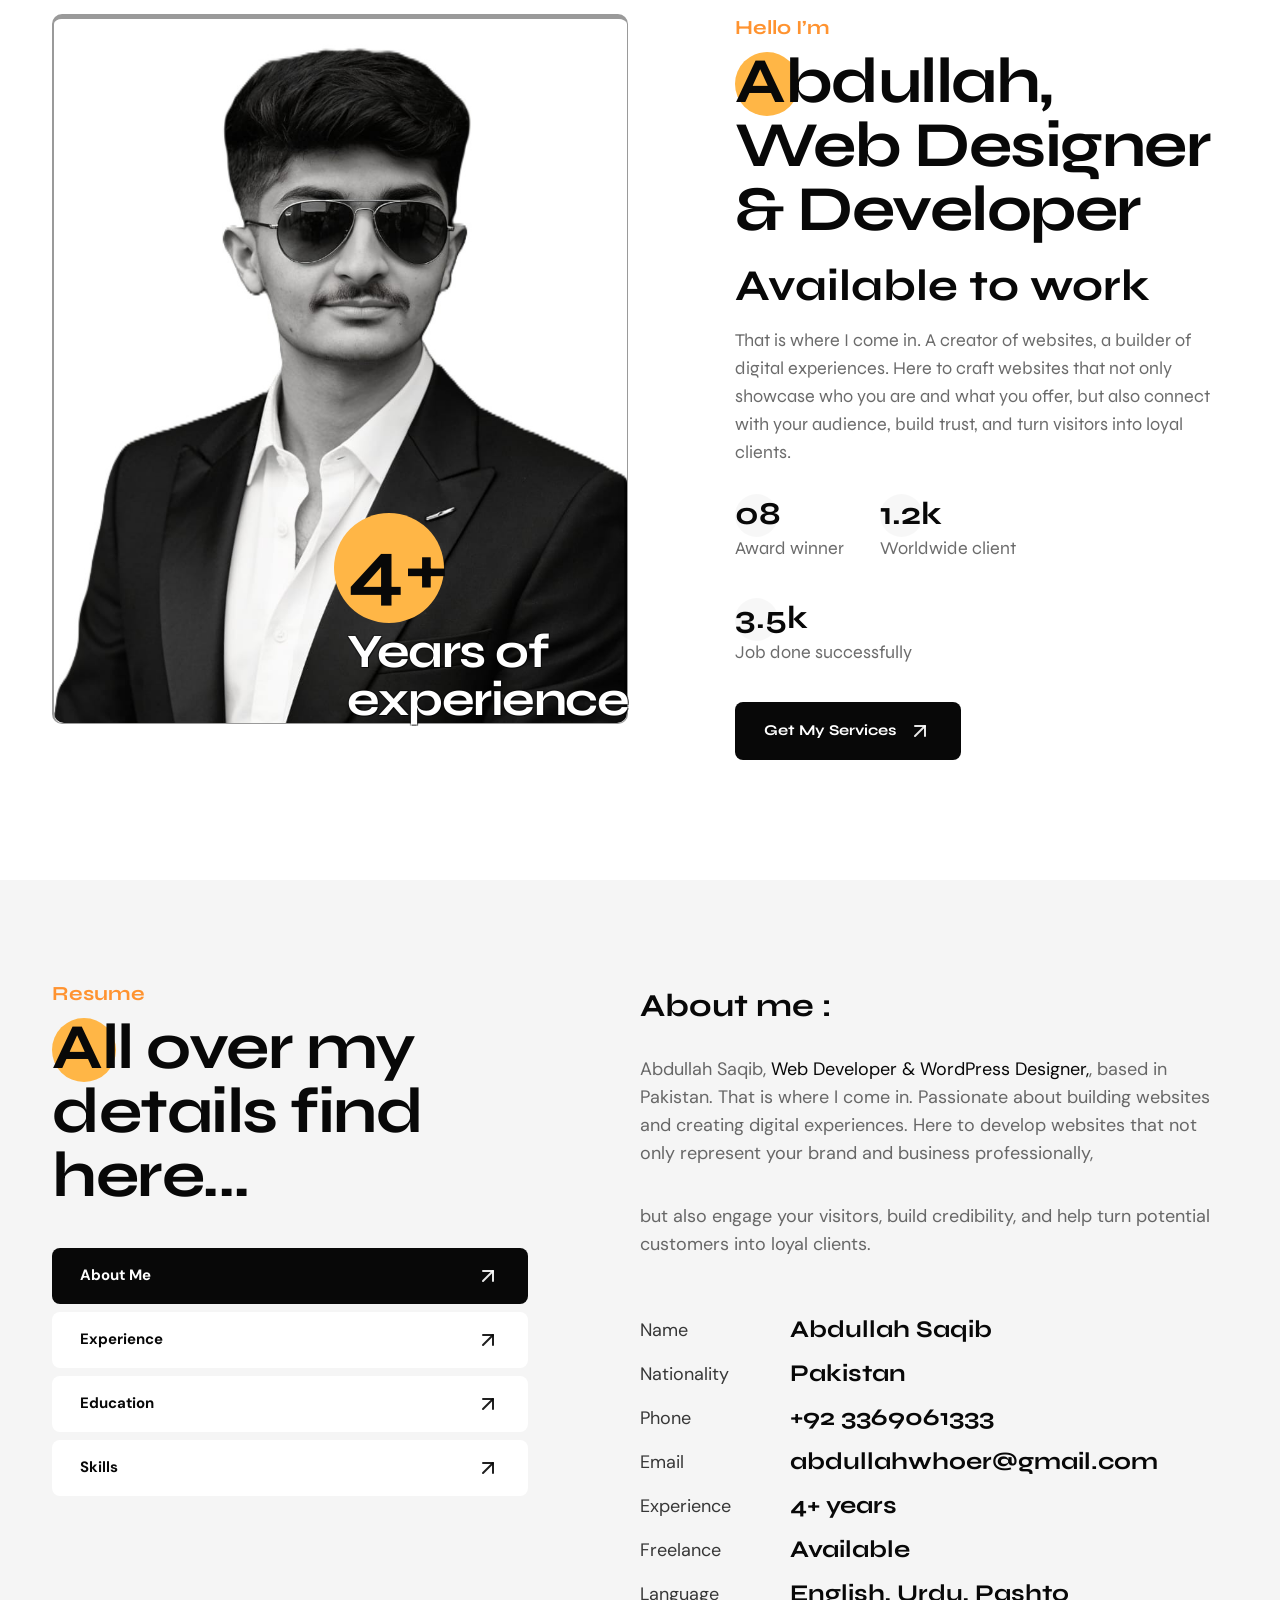
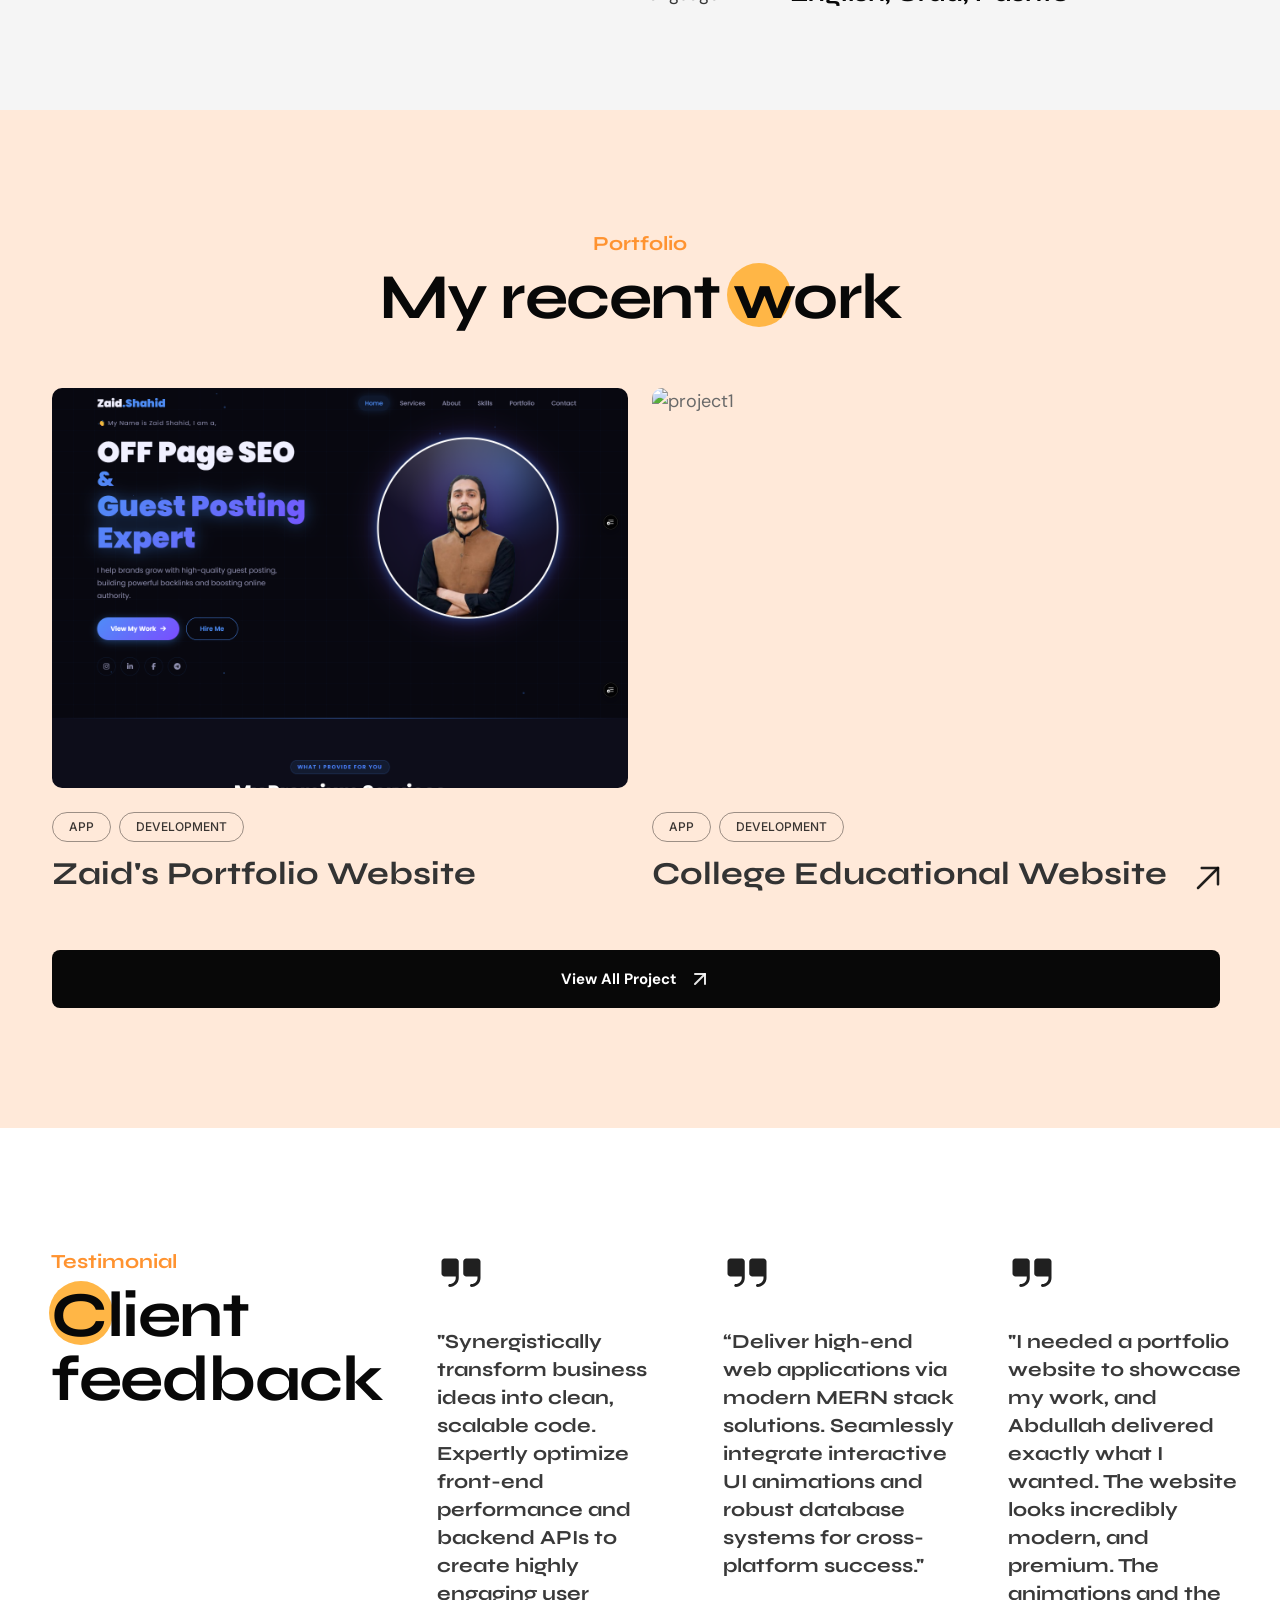
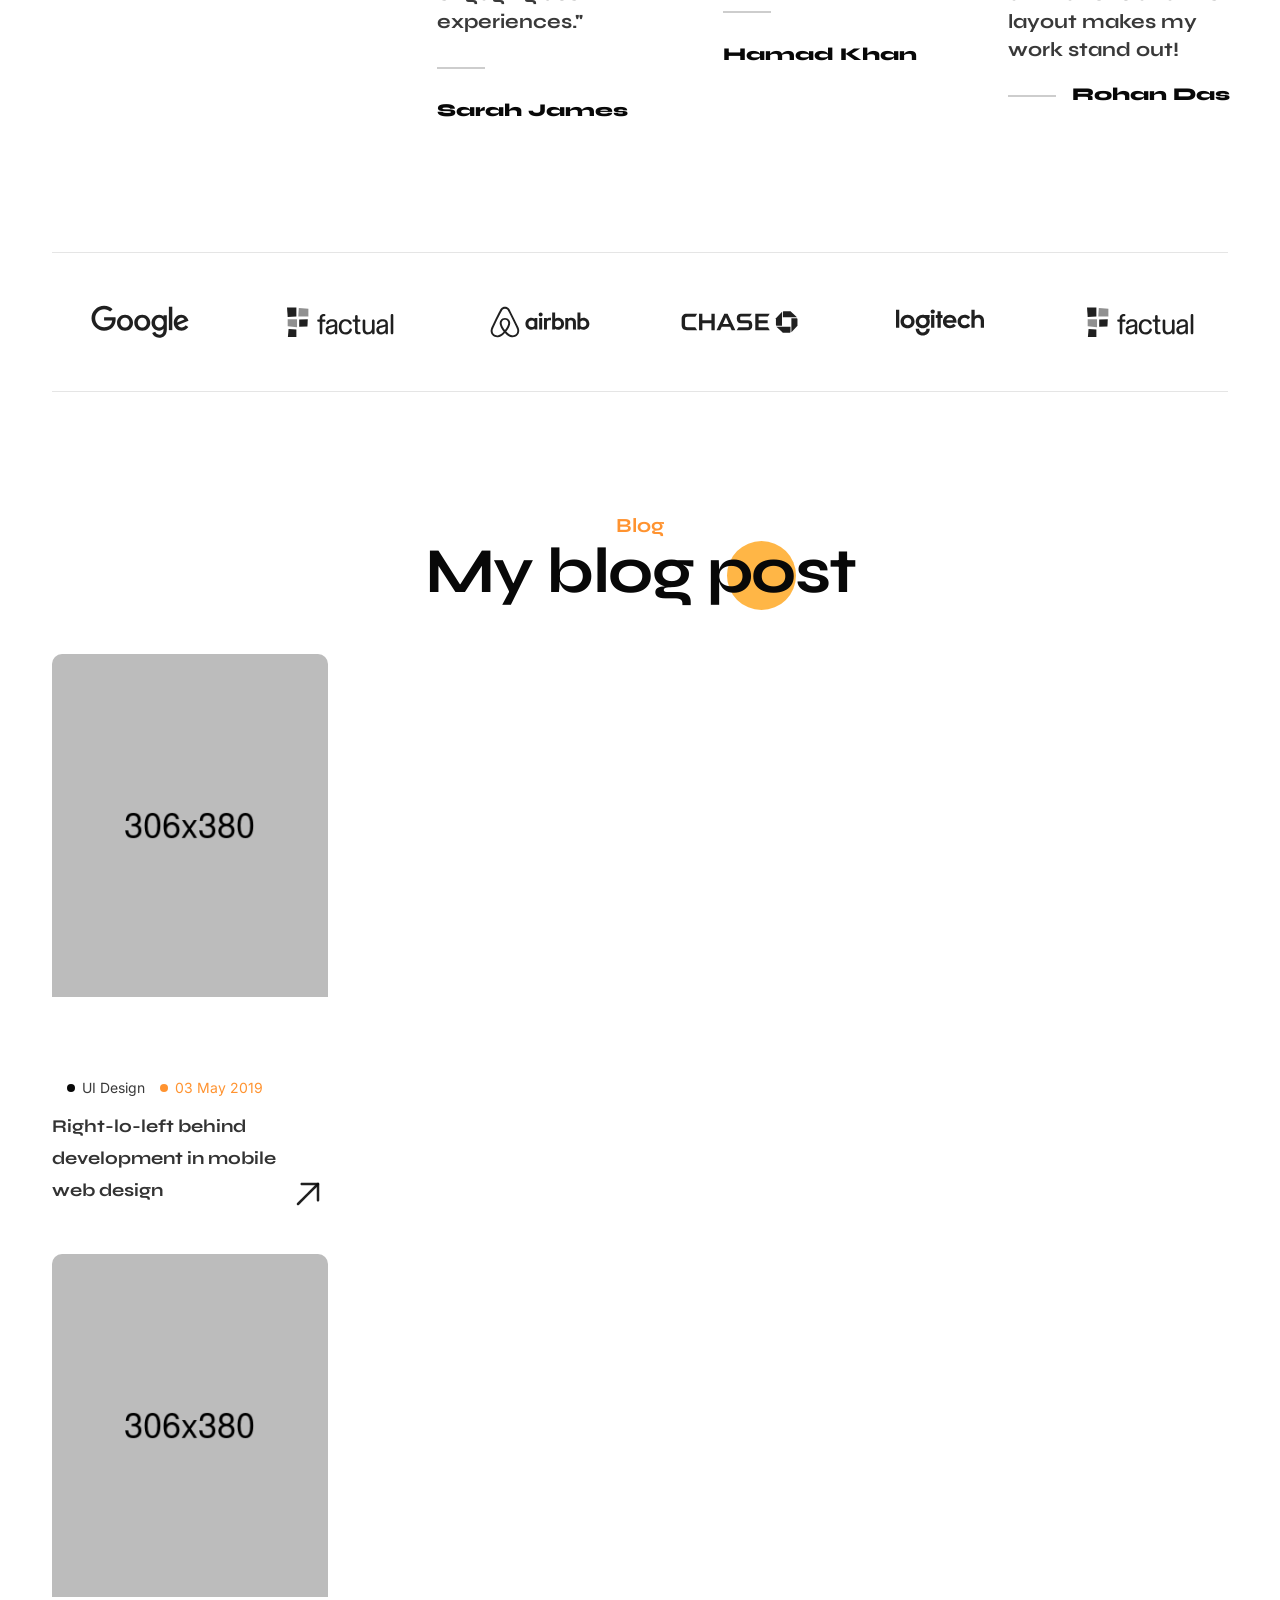
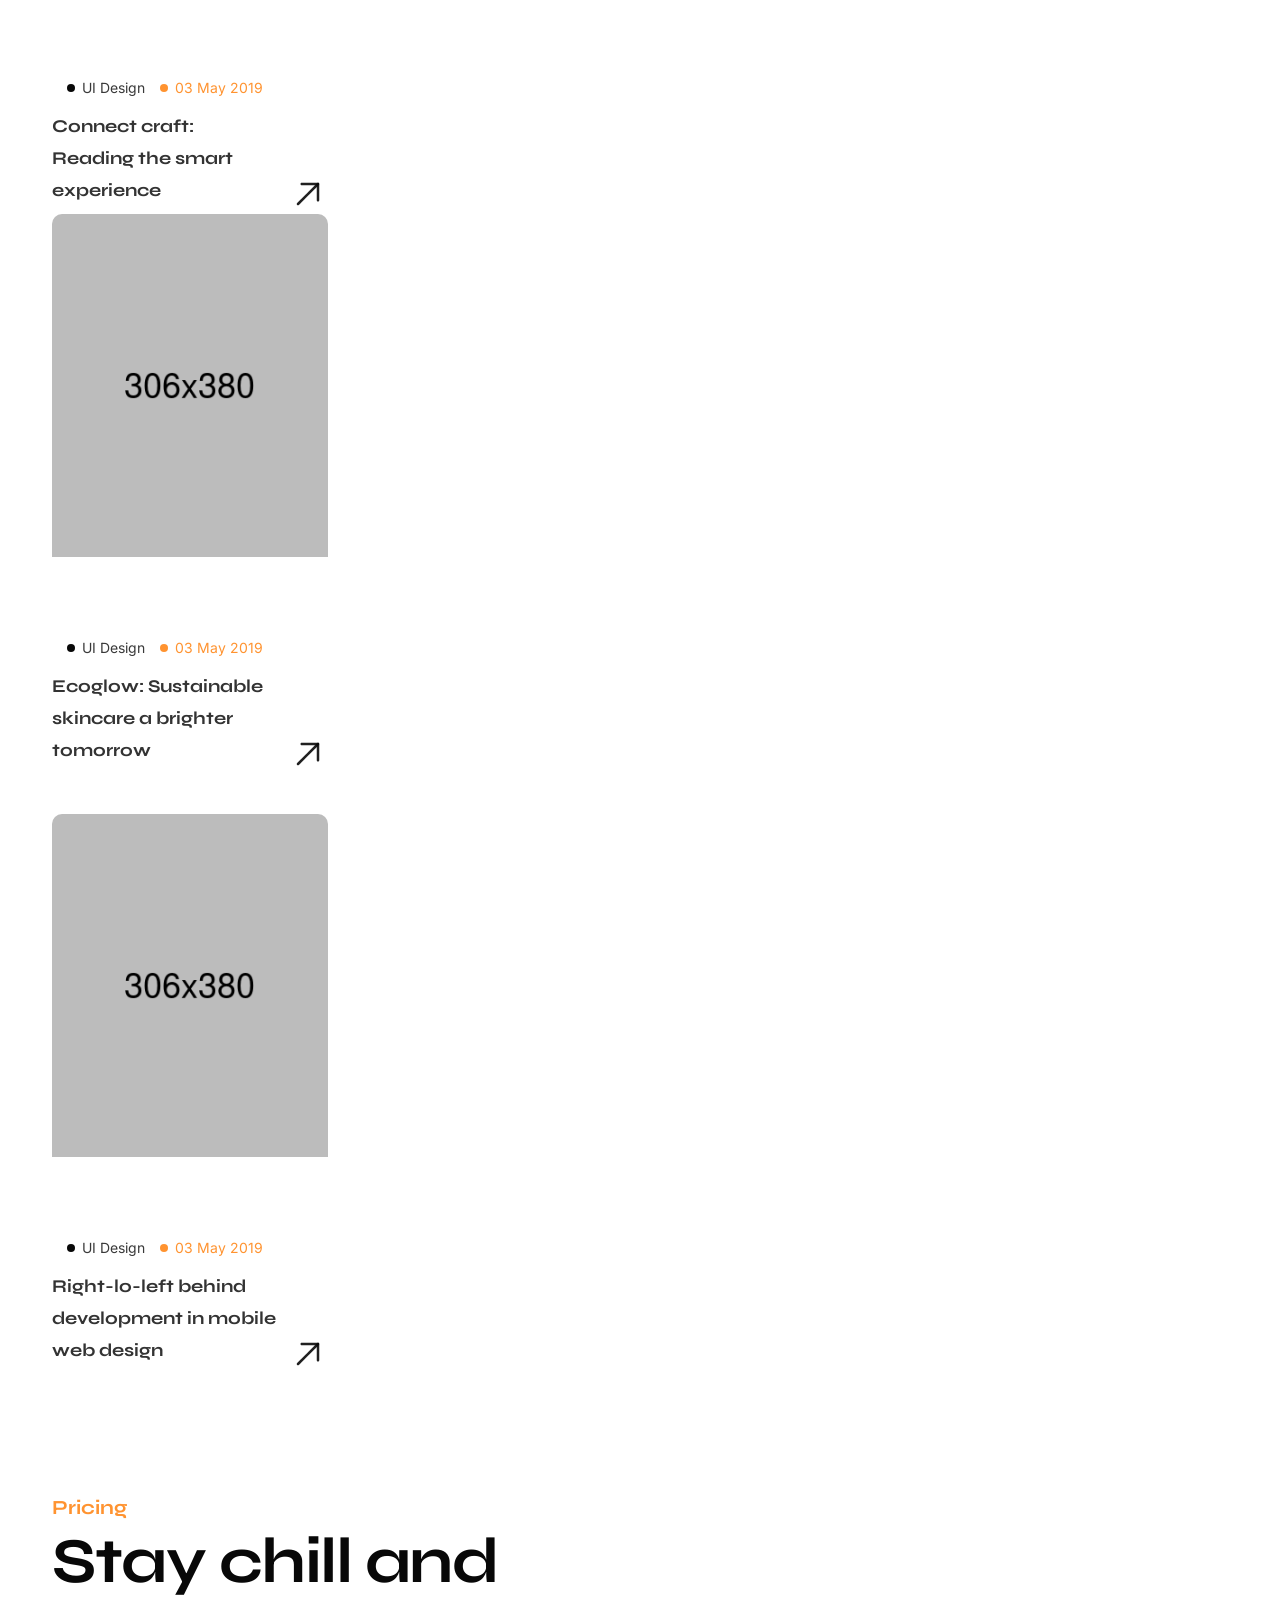
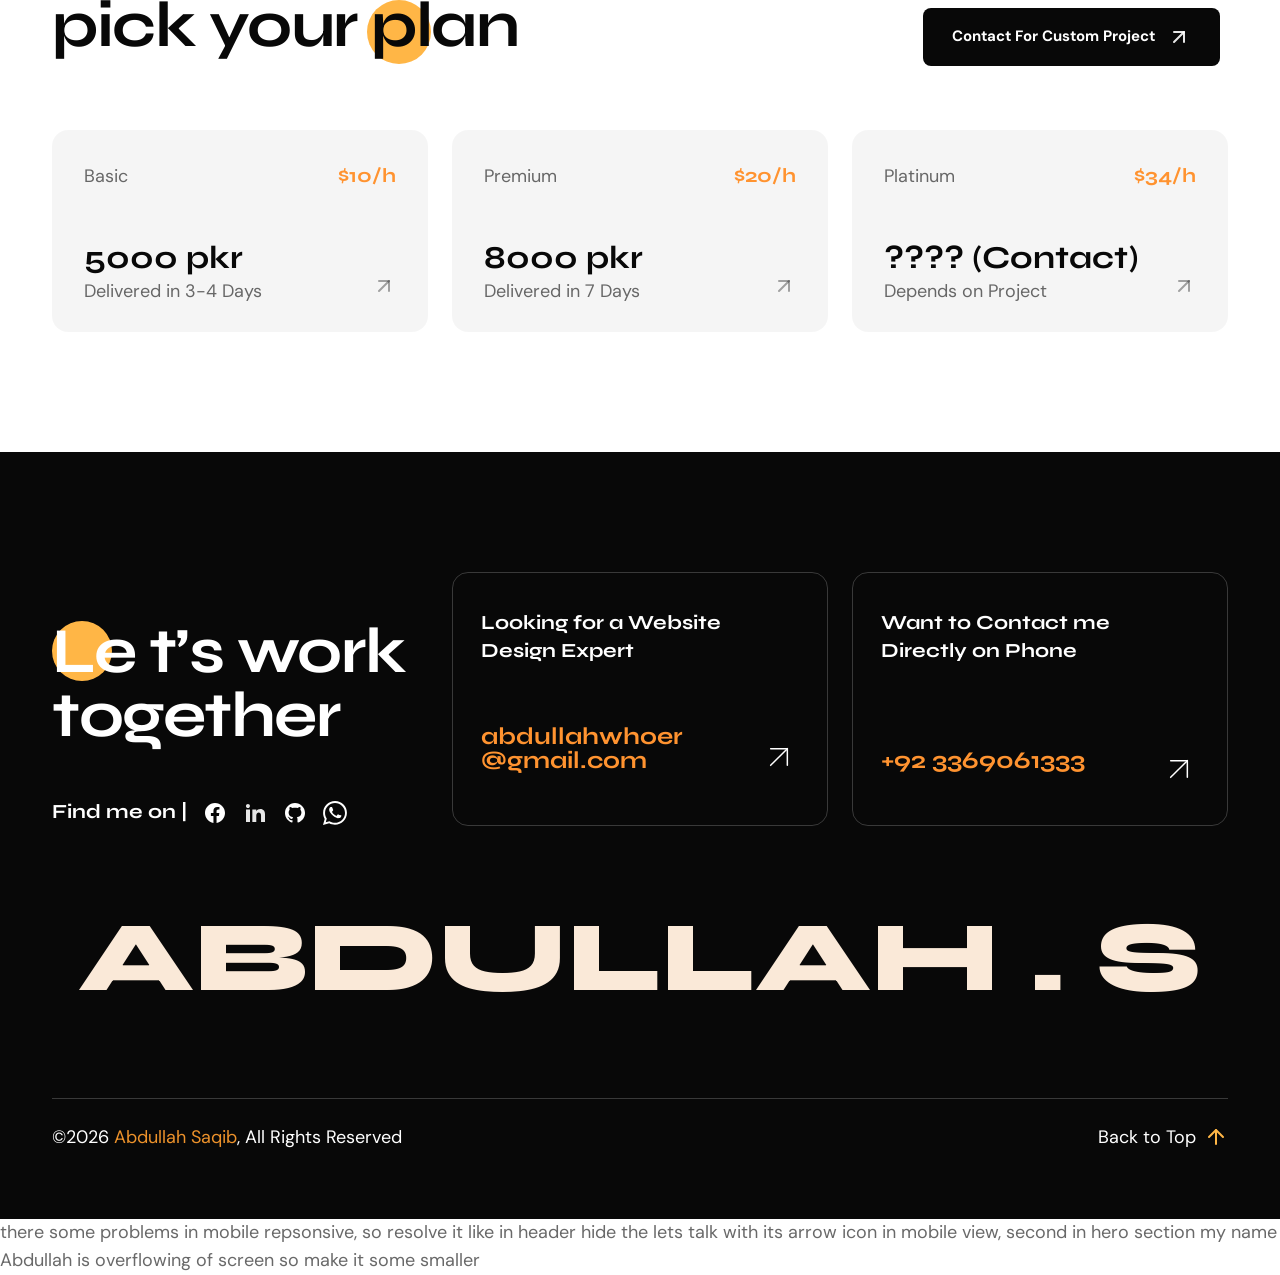
==== commit 6aa9bf9d: "check" ====
--- a/index.html
+++ b/index.html
@@ -40,24 +40,20 @@
     <!-- ! Loader -->
 
     <div id="loader">
-    <svg viewBox="0 0 240 240" height="240" width="240" class="pl">
-        <circle stroke-linecap="round" stroke-dashoffset="-330" stroke-dasharray="0 660"
-            stroke-width="20" stroke="#000" fill="none" r="105" cy="120" cx="120"
-            class="pl__ring pl__ring--a"></circle>
-
-        <circle stroke-linecap="round" stroke-dashoffset="-110" stroke-dasharray="0 220"
-            stroke-width="20" stroke="#000" fill="none" r="35" cy="120" cx="120"
-            class="pl__ring pl__ring--b"></circle>
-
-        <circle stroke-linecap="round" stroke-dasharray="0 440"
-            stroke-width="20" stroke="#000" fill="none" r="70" cy="120" cx="85"
-            class="pl__ring pl__ring--c"></circle>
-
-        <circle stroke-linecap="round" stroke-dasharray="0 440"
-            stroke-width="20" stroke="#000" fill="none" r="70" cy="120" cx="155"
-            class="pl__ring pl__ring--d"></circle>
-    </svg>
-</div>
+        <svg viewBox="0 0 240 240" height="240" width="240" class="pl">
+            <circle stroke-linecap="round" stroke-dashoffset="-330" stroke-dasharray="0 660" stroke-width="20"
+                stroke="#000" fill="none" r="105" cy="120" cx="120" class="pl__ring pl__ring--a"></circle>
+
+            <circle stroke-linecap="round" stroke-dashoffset="-110" stroke-dasharray="0 220" stroke-width="20"
+                stroke="#000" fill="none" r="35" cy="120" cx="120" class="pl__ring pl__ring--b"></circle>
+
+            <circle stroke-linecap="round" stroke-dasharray="0 440" stroke-width="20" stroke="#000" fill="none" r="70"
+                cy="120" cx="85" class="pl__ring pl__ring--c"></circle>
+
+            <circle stroke-linecap="round" stroke-dasharray="0 440" stroke-width="20" stroke="#000" fill="none" r="70"
+                cy="120" cx="155" class="pl__ring pl__ring--d"></circle>
+        </svg>
+    </div>
 
 
 
@@ -75,11 +71,11 @@
                     <a href="index.html" class="logos-had">
                         <img src="assets/images/logo/logo.png" alt="logo">
                         <h5>Abdullah Saqib</h5>
-                        
+
                     </a>
 
                     <!-- Link Start -->
-                    <a href="contact.html"
+                    <a href="contact.html" id="lets"
                         class="d-flex align-items-center flex-wrap fw-bold text-dark lh-1 contact-link hover-text-white">Let’s
                         Talk
                         <span class="animate-arrow-up">
@@ -119,8 +115,10 @@
                 <div class="d-flex flex-wrap justify-content-between align-items-center offcanvas-header">
                     <a href="index.html" class="logos-had-w">
                         <img src="assets/images/logo/offcanvas-logo.png" alt="logo">
-                        <h5 style="color: white; font-family: 'Anton', sans-serif; font-weight: 500; letter-spacing: 1px;">Abdullah Saqib</h5>
-                        
+                        <h5
+                            style="color: white; font-family: 'Anton', sans-serif; font-weight: 500; letter-spacing: 1px;">
+                            Abdullah Saqib</h5>
+
                     </a>
                     <button id="offcanvas-close" class="offcanvas-close bg-primary border-0" data-bs-dismiss="offcanvas"
                         aria-label="Close">
@@ -251,39 +249,47 @@
 
 
             <nav class="pb-10">
-                <ul class="d-flex flex-wrap gap-x-4 align-items-center offcanvas-social-links p-0  list-unstyled">
-                    <li><a href="#" class="text-white transition-all">
-                            <svg width="24" height="24" viewBox="0 0 24 24" fill="none"
-                                xmlns="http://www.w3.org/2000/svg">
-                                <path
-                                    d="M7.443 5.3501C8.082 5.3501 8.673 5.4001 9.213 5.5481C9.754 5.6471 10.197 5.8451 10.59 6.0921C10.984 6.3401 11.279 6.6861 11.475 7.1311C11.672 7.5761 11.771 8.1211 11.771 8.7141C11.771 9.4071 11.623 10.0001 11.279 10.4451C10.984 10.8911 10.492 11.2861 9.902 11.5831C10.738 11.8311 11.377 12.2761 11.771 12.8701C12.164 13.4631 12.41 14.2051 12.41 15.0461C12.41 15.7391 12.262 16.3321 12.016 16.8271C11.771 17.3221 11.377 17.7671 10.934 18.0641C10.4528 18.3824 9.92083 18.6164 9.361 18.7561C8.771 18.9051 8.181 19.0041 7.591 19.0041H1V5.3501H7.443ZM7.049 10.8901C7.59 10.8901 8.033 10.7421 8.377 10.4951C8.721 10.2481 8.869 9.8021 8.869 9.2581C8.869 8.9611 8.819 8.6651 8.721 8.4671C8.623 8.2691 8.475 8.1201 8.279 7.9721C8.082 7.8731 7.885 7.7741 7.639 7.7251C7.393 7.6751 7.148 7.6751 6.852 7.6751H4V10.8911H7.05L7.049 10.8901ZM7.197 16.7281C7.492 16.7281 7.787 16.6781 8.033 16.6291C8.279 16.5791 8.525 16.4811 8.721 16.3321C8.92138 16.1873 9.08903 16.002 9.213 15.7881C9.311 15.5411 9.41 15.2441 9.41 14.8981C9.41 14.2051 9.213 13.7111 8.82 13.3641C8.426 13.0671 7.885 12.9191 7.246 12.9191H4V16.7291L7.197 16.7281ZM16.689 16.6781C17.082 17.0741 17.672 17.2721 18.459 17.2721C19 17.2721 19.492 17.1241 19.885 16.8771C20.279 16.5801 20.525 16.2831 20.623 15.9871H23.033C22.639 17.1731 22.049 18.0141 21.263 18.5591C20.475 19.0531 19.541 19.3501 18.41 19.3501C17.6864 19.3523 16.9688 19.218 16.295 18.9541C15.6887 18.7267 15.148 18.353 14.721 17.8661C14.2643 17.4107 13.9267 16.8498 13.738 16.2331C13.492 15.5901 13.393 14.8981 13.393 14.1061C13.393 13.3641 13.492 12.6721 13.738 12.0281C13.9749 11.4085 14.3252 10.8384 14.771 10.3471C15.2201 9.88594 15.7543 9.51613 16.344 9.2581C17.0007 8.99416 17.7022 8.85969 18.41 8.8621C19.246 8.8621 19.984 9.0111 20.623 9.3571C21.263 9.7031 21.754 10.0991 22.147 10.6931C22.541 11.2371 22.837 11.8801 23.033 12.5731C23.131 13.2651 23.18 13.9581 23.131 14.7491H16C16 15.5411 16.295 16.2831 16.689 16.6791V16.6781ZM19.787 11.4841C19.443 11.1381 18.902 10.9401 18.262 10.9401C17.82 10.9401 17.475 11.0401 17.18 11.1881C16.885 11.3361 16.689 11.5341 16.492 11.7321C16.311 11.9234 16.1912 12.1643 16.148 12.4241C16.098 12.6721 16.049 12.8701 16.049 13.0671H20.475C20.377 12.3251 20.131 11.8311 19.787 11.4841ZM15.459 6.2901H20.967V7.6261H15.46V6.2901H15.459Z"
-                                    fill="currentColor" fill-opacity="0.9"></path>
-                            </svg>
-
-                        </a></li>
-                    <li><a href="#" class="text-white transition-all"><svg width="24" height="24" viewBox="0 0 24 24"
-                                fill="none" xmlns="http://www.w3.org/2000/svg">
-                                <path
-                                    d="M6.94043 5.00002C6.94017 5.53046 6.7292 6.03906 6.35394 6.41394C5.97868 6.78883 5.46986 6.99929 4.93943 6.99902C4.409 6.99876 3.90039 6.78779 3.52551 6.41253C3.15062 6.03727 2.94016 5.52846 2.94043 4.99802C2.9407 4.46759 3.15166 3.95899 3.52692 3.5841C3.90218 3.20922 4.411 2.99876 4.94143 2.99902C5.47186 2.99929 5.98047 3.21026 6.35535 3.58552C6.73024 3.96078 6.9407 4.46959 6.94043 5.00002ZM7.00043 8.48002H3.00043V21H7.00043V8.48002ZM13.3204 8.48002H9.34043V21H13.2804V14.43C13.2804 10.77 18.0504 10.43 18.0504 14.43V21H22.0004V13.07C22.0004 6.90002 14.9404 7.13002 13.2804 10.16L13.3204 8.48002Z"
-                                    fill="currentColor" fill-opacity="0.9"></path>
-                            </svg>
-                        </a></li>
-                    <li><a href="#" class="text-white transition-all"><svg width="24" height="24" viewBox="0 0 24 24"
-                                fill="none" xmlns="http://www.w3.org/2000/svg">
-                                <path
-                                    d="M19.989 11.572C19.907 9.99792 19.3596 8.4836 18.416 7.221C18.1285 7.53061 17.8212 7.82123 17.496 8.091C16.4969 8.92086 15.3805 9.5982 14.183 10.101C14.35 10.451 14.503 10.79 14.638 11.11V11.113C14.665 11.174 14.688 11.231 14.732 11.342L14.749 11.382C16.262 11.212 17.858 11.275 19.405 11.485C19.611 11.512 19.805 11.541 19.989 11.572ZM10.604 4.122C11.5786 5.49516 12.4772 6.92062 13.296 8.392C14.519 7.91 15.53 7.302 16.344 6.625C16.674 6.351 16.938 6.093 17.14 5.87C15.701 4.65972 13.8803 3.99733 12 4C11.524 4 11.058 4.042 10.604 4.121V4.122ZM4.253 9.997C4.93423 9.97981 5.61464 9.93878 6.293 9.874C7.93264 9.72734 9.55828 9.4525 11.155 9.052C10.3205 7.60221 9.41956 6.19171 8.455 4.825C7.42472 5.3354 6.51626 6.06141 5.79124 6.95379C5.06623 7.84617 4.54162 8.88404 4.253 9.997ZM5.783 17.035C6.25195 16.3575 6.77894 15.7221 7.358 15.136C8.812 13.646 10.528 12.486 12.514 11.846L12.576 11.828C12.411 11.464 12.256 11.139 12.1 10.833C10.264 11.368 8.33 11.702 6.403 11.875C5.463 11.96 4.62 11.997 4 12.003C3.99815 13.8356 4.62722 15.6128 5.783 17.035ZM15.004 19.415C14.6184 17.4703 14.0725 15.5607 13.372 13.706C11.372 14.433 9.776 15.496 8.543 16.764C8.0454 17.2664 7.60382 17.8213 7.226 18.419C8.60481 19.4478 10.2797 20.0025 12 20C13.0299 20.0015 14.0504 19.8035 15.005 19.417L15.004 19.415ZM16.878 18.34C18.4393 17.1398 19.5028 15.4057 19.865 13.47C19.525 13.385 19.094 13.3 18.62 13.234C17.5661 13.0823 16.4968 13.0712 15.44 13.201C16.035 14.8799 16.5154 16.5961 16.878 18.34ZM12 22C6.477 22 2 17.523 2 12C2 6.477 6.477 2 12 2C17.523 2 22 6.477 22 12C22 17.523 17.523 22 12 22Z"
-                                    fill="currentColor" fill-opacity="0.9"></path>
-                            </svg>
-                        </a></li>
-                    <li><a href="#" class="text-white transition-all"><svg width="24" height="24" viewBox="0 0 24 24"
-                                fill="none" xmlns="http://www.w3.org/2000/svg">
-                                <path
-                                    d="M12.001 2C6.47598 2 2.00098 6.475 2.00098 12C1.99977 14.0992 2.65958 16.1454 3.88679 17.8484C5.114 19.5515 6.84631 20.8249 8.83798 21.488C9.33798 21.575 9.52598 21.275 9.52598 21.012C9.52598 20.775 9.51298 19.988 9.51298 19.15C7.00098 19.613 6.35098 18.538 6.15098 17.975C6.03798 17.687 5.55098 16.8 5.12598 16.562C4.77598 16.375 4.27598 15.912 5.11298 15.9C5.90098 15.887 6.46298 16.625 6.65098 16.925C7.55098 18.437 8.98798 18.012 9.56298 17.75C9.65098 17.1 9.91298 16.663 10.201 16.413C7.97598 16.163 5.65098 15.3 5.65098 11.475C5.65098 10.387 6.03798 9.488 6.67598 8.788C6.57598 8.538 6.22598 7.513 6.77598 6.138C6.77598 6.138 7.61298 5.875 9.52598 7.162C10.3401 6.9364 11.1812 6.82302 12.026 6.825C12.876 6.825 13.726 6.937 14.526 7.162C16.439 5.862 17.276 6.138 17.276 6.138C17.826 7.513 17.476 8.538 17.376 8.788C18.013 9.488 18.401 10.375 18.401 11.475C18.401 15.313 16.064 16.163 13.839 16.413C14.201 16.725 14.514 17.325 14.514 18.263C14.514 19.6 14.501 20.675 14.501 21.013C14.501 21.275 14.689 21.587 15.189 21.487C17.1738 20.8166 18.8985 19.5408 20.1203 17.8389C21.3421 16.1371 21.9995 14.095 22 12C22 6.475 17.525 2 12 2H12.001Z"
-                                    fill="currentColor" fill-opacity="0.9"></path>
-                            </svg>
-                        </a></li>
-
-                </ul>
+                <ul
+                                        class="d-flex flex-wrap gap-x-4 align-items-center list-unstyled p-0 footer-social-links">
+                                        <li><a href="https://www.facebook.com/profile.php?id=61571902970649"
+                                                target="_blank" class="text-white footer-social-link">
+                                                <svg width="24" height="24" viewBox="0 0 24 24" fill="none"
+                                                    xmlns="http://www.w3.org/2000/svg">
+                                                    <path
+                                                        d="M22 12C22 6.477 17.523 2 12 2C6.477 2 2 6.477 2 12C2 16.991 5.657 21.128 10.438 21.878V14.891H7.899V12H10.438V9.797C10.438 7.291 11.93 5.907 14.215 5.907C15.309 5.907 16.453 6.102 16.453 6.102V8.562H15.193C13.95 8.562 13.562 9.333 13.562 10.124V12H16.336L15.893 14.891H13.562V21.878C18.343 21.128 22 16.991 22 12Z"
+                                                        fill="white" />
+                                                </svg>
+
+
+
+                                            </a></li>
+                                        <li><a href="https://www.linkedin.com/in/abdullahwhoer/" target="_blank"
+                                                class="text-white footer-social-link"><svg width="24" height="24"
+                                                    viewBox="0 0 24 24" fill="none" xmlns="http://www.w3.org/2000/svg">
+                                                    <path
+                                                        d="M6.94043 5.00002C6.94017 5.53046 6.7292 6.03906 6.35394 6.41394C5.97868 6.78883 5.46986 6.99929 4.93943 6.99902C4.409 6.99876 3.90039 6.78779 3.52551 6.41253C3.15062 6.03727 2.94016 5.52846 2.94043 4.99802C2.9407 4.46759 3.15166 3.95899 3.52692 3.5841C3.90218 3.20922 4.411 2.99876 4.94143 2.99902C5.47186 2.99929 5.98047 3.21026 6.35535 3.58552C6.73024 3.96078 6.9407 4.46959 6.94043 5.00002ZM7.00043 8.48002H3.00043V21H7.00043V8.48002ZM13.3204 8.48002H9.34043V21H13.2804V14.43C13.2804 10.77 18.0504 10.43 18.0504 14.43V21H22.0004V13.07C22.0004 6.90002 14.9404 7.13002 13.2804 10.16L13.3204 8.48002Z"
+                                                        fill="white" fill-opacity="0.9"></path>
+                                                </svg>
+                                            </a></li>
+                                        <li><a href="https://github.com/abdullahwhoer" target="b
+                                            " class="text-white footer-social-link">
+                                                <svg width="24" height="24" viewBox="0 0 24 24" fill="none"
+                                                    xmlns="http://www.w3.org/2000/svg">
+                                                    <path
+                                                        d="M12 2C6.477 2 2 6.484 2 12.017C2 16.442 4.865 20.195 8.839 21.521C9.339 21.613 9.521 21.304 9.521 21.039C9.521 20.801 9.512 20.022 9.508 19.173C6.726 19.778 6.139 17.829 6.139 17.829C5.685 16.676 5.029 16.368 5.029 16.368C4.121 15.747 5.098 15.759 5.098 15.759C6.101 15.83 6.629 16.792 6.629 16.792C7.521 18.32 8.97 17.879 9.539 17.623C9.631 16.977 9.889 16.535 10.175 16.285C7.954 16.032 5.62 15.173 5.62 11.338C5.62 10.245 6.01 9.352 6.649 8.652C6.546 8.399 6.203 7.382 6.746 6.005C6.746 6.005 7.586 5.736 9.496 7.029C10.296 6.807 11.152 6.696 12.008 6.692C12.864 6.696 13.72 6.807 14.521 7.029C16.43 5.736 17.268 6.005 17.268 6.005C17.813 7.382 17.47 8.399 17.367 8.652C18.008 9.352 18.396 10.245 18.396 11.338C18.396 15.183 16.058 16.029 13.83 16.277C14.189 16.586 14.508 17.194 14.508 18.126C14.508 19.462 14.496 20.54 14.496 21.039C14.496 21.306 14.676 21.618 15.184 21.52C19.157 20.192 22.02 16.441 22.02 12.017C22.02 6.484 17.523 2 12 2Z"
+                                                        fill="white" />
+                                                </svg>
+                                            </a></li>
+                                        <li><a href="https://wa.me/923369061333" target="_blank"
+                                                class="text-white footer-social-link"><svg width="24" height="24"
+                                                    viewBox="0 0 24 24" fill="none" xmlns="http://www.w3.org/2000/svg">
+                                                    <path
+                                                        d="M20.52 3.48A11.87 11.87 0 0 0 12.06 0C5.46 0 0.1 5.36 0.1 11.96C0.1 14.07 0.65 16.13 1.7 17.95L0 24L6.2 22.37C7.94 23.32 9.9 23.82 11.96 23.82H11.97C18.57 23.82 23.93 18.46 23.93 11.86C23.93 8.68 22.69 5.69 20.52 3.48ZM11.97 21.8C10.16 21.8 8.39 21.31 6.84 20.39L6.48 20.18L2.8 21.15L3.78 17.57L3.54 17.2C2.56 15.64 2.05 13.84 2.05 11.96C2.05 6.46 6.53 1.98 12.03 1.98C17.53 1.98 22.01 6.46 22.01 11.96C22.01 17.46 17.47 21.8 11.97 21.8ZM17.43 14.35C17.13 14.2 15.66 13.47 15.39 13.38C15.12 13.29 14.92 13.24 14.72 13.54C14.52 13.84 13.95 14.5 13.78 14.69C13.61 14.89 13.44 14.91 13.14 14.76C11.37 13.88 10.21 12.89 9.22 11.2C8.96 10.75 9.2 10.5 9.42 10.28C9.56 10.14 9.72 9.91 9.87 9.74C10.02 9.57 10.07 9.44 10.17 9.24C10.27 9.04 10.22 8.86 10.15 8.71C10.07 8.56 9.47 7.09 9.22 6.49C8.98 5.91 8.74 5.99 8.56 5.98C8.39 5.97 8.19 5.97 7.99 5.97C7.79 5.97 7.47 6.04 7.2 6.34C6.93 6.64 6.17 7.35 6.17 8.8C6.17 10.25 7.23 11.65 7.38 11.85C7.53 12.05 9.48 15.05 12.46 16.34C13.17 16.65 13.73 16.83 14.17 16.97C14.89 17.2 15.55 17.17 16.07 17.09C16.65 17 17.87 16.36 18.12 15.67C18.37 14.98 18.37 14.39 18.3 14.27C18.22 14.15 18.02 14.09 17.72 13.94L17.43 14.35Z"
+                                                        fill="white" />
+                                                </svg>
+                                            </a></li>
+
+                                    </ul>
             </nav>
         </div>
         <!-- offcanvas-menu end -->
@@ -309,11 +315,12 @@
                                 Hello, I’m
                                 <img src="assets/images/icon/victory.png" alt="icon">
                             </span>
+                            
                             <h1 class="hero-title font-Syne fw-bold position-relative z-1 circle-shape"
-                                data-aos="fade-right" data-aos-delay="400">
+                                data-aos="fade-right" data-aos-delay="300">
                                 Abdullah
                                 <!-- ^ -->
-                                <!-- <br /> Henry -->
+                                
                             </h1>
                             <h2 class="hero-title font-Syne fw-bold mb-20" data-aos="fade-right" data-aos-delay="600">
                                 Saqib</h2>
@@ -967,9 +974,9 @@
                 <div class="row">
                     <div class="col-12 col-lg-6">
                         <div class="position-relative">
-                              <div class="about-img">
-                            <img src="assets/images/about/kjdij.jpeg" alt="">
-                              </div>
+                            <div class="about-img">
+                                <img src="assets/images/about/kjdij.jpeg" alt="">
+                            </div>
                             <div class="d-flex flex-wrap flex-column position-absolute years-of-experience">
                                 <span
                                     class="years-experience-of-number text-dark fw-bold font-Syne leading-none d-inline-block position-relative">4+</span>
@@ -1011,7 +1018,8 @@
                             </ul>
 
                             <div class="d-flex flex-wrap">
-                                <a href="contact.html" class="d-flex flex-wrap align-items-center btn-primary">Get my Services
+                                <a href="contact.html" class="d-flex flex-wrap align-items-center btn-primary">Get my
+                                    Services
                                     <span class="d-inline-block animate-arrow-up">
                                         <svg width="24" height="24" viewBox="0 0 24 24" fill="none"
                                             xmlns="http://www.w3.org/2000/svg">
@@ -1169,7 +1177,7 @@
                                 </div>
                             </div>
 
-                           <div id="experience_tab" class="tab-pane fade position-relative">
+                            <div id="experience_tab" class="tab-pane fade position-relative">
                                 <h4 class="text-dark text-2xl based-in-german-title-tab fw-bold font-Syne">Experience
                                 </h4>
 
@@ -1281,76 +1289,82 @@
 
                             <div id="skills_tab" class="tab-pane fade">
                                 <div class="topad">
-                                <h4 class="text-dark text-2xl based-in-german-title-tab fw-bold font-Syne">Skills</h4>
-
-                                <div class="skills-tab-contents">
-
-                                    <div class="d-flex flex-wrap gap-4 align-items-start skills-tab-item">
-                                        <img class="items-start" src="assets/images/skills/vs-code.png" alt="icons">
-                                        <div class="flex flex-wrap gap-1 flex-1 flex-col">
-                                            <h4 class="fw-bold font-Syne leading-normal text-xl text-dark">React JS</h4>
-                                            <p class="text-sm fw-normal font-Inter leading-none text-dark">(90%)</p>
+                                    <h4 class="text-dark text-2xl based-in-german-title-tab fw-bold font-Syne">Skills
+                                    </h4>
+
+                                    <div class="skills-tab-contents">
+
+                                        <div class="d-flex flex-wrap gap-4 align-items-start skills-tab-item">
+                                            <img class="items-start" src="assets/images/skills/vs-code.png" alt="icons">
+                                            <div class="flex flex-wrap gap-1 flex-1 flex-col">
+                                                <h4 class="fw-bold font-Syne leading-normal text-xl text-dark">React JS
+                                                </h4>
+                                                <p class="text-sm fw-normal font-Inter leading-none text-dark">(90%)</p>
+                                            </div>
                                         </div>
+
+
+                                        <div class="d-flex flex-wrap gap-4 align-items-start skills-tab-item">
+                                            <img class="items-start" src="assets/images/skills/figma.png" alt="icons">
+                                            <div class="flex flex-wrap gap-1 flex-1 flex-col">
+                                                <h4 class="fw-bold font-Syne leading-normal text-xl text-dark">Figma
+                                                </h4>
+                                                <p class="text-sm fw-normal font-Inter leading-none text-dark">(70%)</p>
+                                            </div>
+                                        </div>
+
+                                        <div class="d-flex flex-wrap gap-4 align-items-start skills-tab-item">
+                                            <img class="items-start" src="assets/images/skills/html5-balck-icon.png"
+                                                alt="icons">
+                                            <div class="flex flex-wrap gap-1 flex-1 flex-col">
+                                                <h4 class="fw-bold font-Syne leading-normal text-xl text-dark">HTML</h4>
+                                                <p class="text-sm fw-normal font-Inter leading-none text-dark">(90%)</p>
+                                            </div>
+                                        </div>
+
+                                        <div class="d-flex flex-wrap gap-4 align-items-start skills-tab-item">
+                                            <img class="items-start" src="assets/images/skills/css3-icon.png"
+                                                alt="icons">
+                                            <div class="flex flex-wrap gap-1 flex-1 flex-col"><br>
+                                                <h4 class="fw-bold font-Syne leading-normal text-xl text-dark">CSS</h4>
+                                                <p class="text-sm fw-normal font-Inter leading-none text-dark">(90%)</p>
+                                            </div>
+                                        </div>
+
+                                        <div class="d-flex flex-wrap gap-4 align-items-start skills-tab-item">
+                                            <img class="items-start" src="assets/images/skills/js-file-icon (3).png"
+                                                alt="icons">
+                                            <div class="flex flex-wrap gap-1 flex-1 flex-col">
+                                                <h4 class="fw-bold font-Syne leading-normal text-xl text-dark">
+                                                    Javascript
+                                                </h4>
+                                                <p class="text-sm fw-normal font-Inter leading-none text-dark">(80%)</p>
+                                            </div>
+                                        </div>
+
+                                        <div class="d-flex flex-wrap gap-4 align-items-start skills-tab-item">
+                                            <img class="items-start" src="assets/images/skills/wordpress.png"
+                                                alt="icons">
+                                            <div class="flex flex-wrap gap-1 flex-1 flex-col">
+                                                <h4 class="fw-bold font-Syne leading-normal text-xl text-dark">Wordpress
+                                                </h4>
+                                                <p class="text-sm fw-normal font-Inter leading-none text-dark">(80%)</p>
+                                            </div>
+                                        </div>
+
+
                                     </div>
-
-
-                                    <div class="d-flex flex-wrap gap-4 align-items-start skills-tab-item">
-                                        <img class="items-start" src="assets/images/skills/figma.png" alt="icons">
-                                        <div class="flex flex-wrap gap-1 flex-1 flex-col">
-                                            <h4 class="fw-bold font-Syne leading-normal text-xl text-dark">Figma</h4>
-                                            <p class="text-sm fw-normal font-Inter leading-none text-dark">(70%)</p>
-                                        </div>
-                                    </div>
-
-                                    <div class="d-flex flex-wrap gap-4 align-items-start skills-tab-item">
-                                        <img class="items-start" src="assets/images/skills/html5-balck-icon.png"
-                                            alt="icons">
-                                        <div class="flex flex-wrap gap-1 flex-1 flex-col">
-                                            <h4 class="fw-bold font-Syne leading-normal text-xl text-dark">HTML</h4>
-                                            <p class="text-sm fw-normal font-Inter leading-none text-dark">(90%)</p>
-                                        </div>
-                                    </div>
-
-                                    <div class="d-flex flex-wrap gap-4 align-items-start skills-tab-item">
-                                        <img class="items-start" src="assets/images/skills/css3-icon.png" alt="icons">
-                                        <div class="flex flex-wrap gap-1 flex-1 flex-col"><br>
-                                            <h4 class="fw-bold font-Syne leading-normal text-xl text-dark">CSS</h4>
-                                            <p class="text-sm fw-normal font-Inter leading-none text-dark">(90%)</p>
-                                        </div>
-                                    </div>
-
-                                    <div class="d-flex flex-wrap gap-4 align-items-start skills-tab-item">
-                                        <img class="items-start" src="assets/images/skills/js-file-icon (3).png"
-                                            alt="icons">
-                                        <div class="flex flex-wrap gap-1 flex-1 flex-col">
-                                            <h4 class="fw-bold font-Syne leading-normal text-xl text-dark">Javascript
-                                            </h4>
-                                            <p class="text-sm fw-normal font-Inter leading-none text-dark">(80%)</p>
-                                        </div>
-                                    </div>
-
-                                    <div class="d-flex flex-wrap gap-4 align-items-start skills-tab-item">
-                                        <img class="items-start" src="assets/images/skills/wordpress.png" alt="icons">
-                                        <div class="flex flex-wrap gap-1 flex-1 flex-col">
-                                            <h4 class="fw-bold font-Syne leading-normal text-xl text-dark">Wordpress
-                                            </h4>
-                                            <p class="text-sm fw-normal font-Inter leading-none text-dark">(80%)</p>
-                                        </div>
-                                    </div>
-
-
                                 </div>
-                                </div>
-                            </div>
-
-                            
-
-                        </div>
-
-                            
-                        </div>
+                            </div>
+
+
+
+                        </div>
+
+
                     </div>
                 </div>
+            </div>
         </section>
         <!-- tabs end -->
 
@@ -1371,7 +1385,8 @@
 
                     <div class="col-12 col-md-6" data-aos="fade-up" data-aos-delay="600">
                         <div class="rounded-20 overflow-hidden mb-6">
-                            <img src="assets/images/projects/screencapture-zaid-shahid-vercel-app-2026-06-09-10_44_42.png" alt="project1">
+                            <img src="assets/images/projects/screencapture-zaid-shahid-vercel-app-2026-06-09-10_44_42.png"
+                                alt="project1">
                         </div>
                         <div class="d-flex flex-wrap flex-column gap-3">
                             <div class="d-flex flex-wrap gap-2">
@@ -1384,17 +1399,18 @@
                             <div
                                 class="d-flex flex-wrap align-items-center justify-content-between text-dark portfolio-title">
                                 <h4 class="fw-bold font-Syne text-center leading-10 portfolio-link">
-                                    <a class="transition-all" href="http://zaid-shahid.vercel.app/" target="_blank">Zaid's Portfolio Website</a>
+                                    <a class="transition-all" href="http://zaid-shahid.vercel.app/"
+                                        target="_blank">Zaid's Portfolio Website</a>
                                 </h4>
                                 <a class="animate-arrow-up" href="http://zaid-shahid.vercel.app/" target="_blank>
-                                    <svg width="40" height="40" viewBox="0 0 40 40" fill="none"
-                                        xmlns="http://www.w3.org/2000/svg">
-                                        <path fill-rule="evenodd" clip-rule="evenodd"
-                                            d="M30.8839 9.11612C31.372 9.60427 31.372 10.3957 30.8839 10.8839L10.8839 30.8839C10.3957 31.372 9.60427 31.372 9.11612 30.8839C8.62796 30.3957 8.62796 29.6043 9.11612 29.1161L29.1161 9.11612C29.6043 8.62796 30.3957 8.62796 30.8839 9.11612Z"
-                                            fill="currentColor" fill-opacity="0.9" />
-                                        <path fill-rule="evenodd" clip-rule="evenodd"
-                                            d="M12.5 10C12.5 9.30964 13.0596 8.75 13.75 8.75H30C30.6904 8.75 31.25 9.30964 31.25 10V26.25C31.25 26.9404 30.6904 27.5 30 27.5C29.3096 27.5 28.75 26.9404 28.75 26.25V11.25H13.75C13.0596 11.25 12.5 10.6904 12.5 10Z"
-                                            fill="currentColor" fill-opacity="0.9" />
+                                    <svg width=" 40" height="40" viewBox="0 0 40 40" fill="none"
+                                    xmlns="http://www.w3.org/2000/svg">
+                                    <path fill-rule="evenodd" clip-rule="evenodd"
+                                        d="M30.8839 9.11612C31.372 9.60427 31.372 10.3957 30.8839 10.8839L10.8839 30.8839C10.3957 31.372 9.60427 31.372 9.11612 30.8839C8.62796 30.3957 8.62796 29.6043 9.11612 29.1161L29.1161 9.11612C29.6043 8.62796 30.3957 8.62796 30.8839 9.11612Z"
+                                        fill="currentColor" fill-opacity="0.9" />
+                                    <path fill-rule="evenodd" clip-rule="evenodd"
+                                        d="M12.5 10C12.5 9.30964 13.0596 8.75 13.75 8.75H30C30.6904 8.75 31.25 9.30964 31.25 10V26.25C31.25 26.9404 30.6904 27.5 30 27.5C29.3096 27.5 28.75 26.9404 28.75 26.25V11.25H13.75C13.0596 11.25 12.5 10.6904 12.5 10Z"
+                                        fill="currentColor" fill-opacity="0.9" />
                                     </svg>
 
                                 </a>
@@ -1404,7 +1420,8 @@
 
                     <div class="col-12 col-md-6" data-aos="fade-up" data-aos-delay="800">
                         <div class="rounded-20 overflow-hidden mb-6">
-                            <img src="assets/images/projects/screencapture-themuslimcollege-vercel-app-2026-06-09-10_52_15.png" alt="project1">
+                            <img src="assets/images/projects/screencapture-themuslimcollege-vercel-app-2026-06-09-10_52_15.png"
+                                alt="project1">
                         </div>
                         <div class="d-flex flex-wrap flex-column gap-3">
                             <div class="d-flex flex-wrap gap-2">
@@ -1417,7 +1434,8 @@
                             <div
                                 class="d-flex flex-wrap align-items-center justify-content-between text-dark portfolio-title">
                                 <h4 class="fw-bold font-Syne text-center leading-10 portfolio-link">
-                                    <a class="transition-all" href="http://themuslimcollege.vercel.app/" target="_blank">College Educational Website</a>
+                                    <a class="transition-all" href="http://themuslimcollege.vercel.app/"
+                                        target="_blank">College Educational Website</a>
                                 </h4>
                                 <a class="animate-arrow-up" href="http://themuslimcollege.vercel.app/" target="_blank">
                                     <svg width="40" height="40" viewBox="0 0 40 40" fill="none"
@@ -1635,12 +1653,13 @@
                 </div>
 
                 <div class="blog-grid">
-
-                    <!-- Blog Item Start -->
-                    <div class="blog-item" data-aos="fade-up" data-aos-delay="300">
-                        <div class="rounded-20 overflow-hidden mb-6">
-                            <img class="w-100" src="assets/images/blog/blog1.png" alt="blog image">
-                        </div>
+                    <div class="blog-track">
+
+                        <!-- Blog Item Start -->
+                        <div class="blog-item" data-aos="fade-up" data-aos-delay="300">
+                            <div class="rounded-20 overflow-hidden mb-6">
+                                <img class="w-100" src="assets/images/blog/blog1.png" alt="blog image">
+                            </div>
                         <div class="d-flex flex-wrap flex-column gap-3">
                             <ul
                                 class="d-flex flex-wrap text-sm fw-normal font-Inter leading-tight p-0 list-unstyled m-0 p-0 list-unstyled m-0">
@@ -1788,6 +1807,23 @@
                         </div>
                     </div>
                     <!-- Blog Item End -->
+
+                    </div> <!-- .blog-track -->
+                </div> <!-- .blog-grid -->
+
+                <div class="blog-carousel-controls">
+                    <button class="blog-prev" type="button">
+                        <svg width="20" height="20" viewBox="0 0 24 24" fill="none" stroke="currentColor" stroke-width="2">
+                            <path d="M15 18l-6-6 6-6"/>
+                        </svg>
+                    </button>
+                    <div class="blog-dots"></div>
+                    <button class="blog-next" type="button">
+                        <svg width="20" height="20" viewBox="0 0 24 24" fill="none" stroke="currentColor" stroke-width="2">
+                            <path d="M9 18l6-6-6-6"/>
+                        </svg>
+                    </button>
+                </div>
 
                 </div>
 
@@ -2089,16 +2125,16 @@
 
 
     <script>
-window.addEventListener("load", function () {
-    const loader = document.getElementById("loader");
-
-    loader.classList.add("hide");
-
-    setTimeout(() => {
-        loader.remove();
-    }, 500);
-});
-</script>
+        window.addEventListener("load", function () {
+            const loader = document.getElementById("loader");
+
+            loader.classList.add("hide");
+
+            setTimeout(() => {
+                loader.remove();
+            }, 500);
+        });
+    </script>
 
     <script type="module" src="https://unpkg.com/ionicons@7.1.0/dist/ionicons/ionicons.esm.js"></script>
     <script nomodule src="https://unpkg.com/ionicons@7.1.0/dist/ionicons/ionicons.js"></script>
@@ -2127,4 +2163,7 @@
     <script src="assets/js/main.js"></script>
 </body>
 
-</html>+</html>
+
+there some problems in mobile repsonsive, so resolve it like in header hide the lets talk with its arrow icon in mobile
+view, second in hero section my name Abdullah is overflowing of screen so make it some smaller
--- a/assets/css/pages/home.css
+++ b/assets/css/pages/home.css
@@ -3,6 +3,7 @@
 /*----------------------------------------*/
 /* Common Style */
 @import url('https://fonts.googleapis.com/css2?family=Anton&family=Ballet:opsz@16..72&family=Syne:wght@400..800&family=Unbounded:wght@200..900&display=swap');
+
 *,
 *::after,
 *::before {
@@ -31,21 +32,21 @@
 
 /* ! LOader */
 #loader {
-    position: fixed;
-    inset: 0;
-    background: white;
-    z-index: 99999;
-    display: flex;
-    justify-content: center;
-    align-items: center;
+  position: fixed;
+  inset: 0;
+  background: white;
+  z-index: 99999;
+  display: flex;
+  justify-content: center;
+  align-items: center;
 }
 
 #loader.hide {
-    opacity: 0;
-    pointer-events: none;
-}
-
-/* From Uiverse.io by Juanes200122 */ 
+  opacity: 0;
+  pointer-events: none;
+}
+
+/* From Uiverse.io by Juanes200122 */
 .pl {
   width: 6em;
   height: 6em;
@@ -73,10 +74,12 @@
   animation-name: ringD;
   stroke: #000000;
 }
-  
-  /* Animations */
+
+/* Animations */
 @keyframes ringA {
-  from, 4% {
+
+  from,
+  4% {
     stroke-dasharray: 0 660;
     stroke-width: 20;
     stroke-dashoffset: -330;
@@ -94,7 +97,8 @@
     stroke-dashoffset: -595;
   }
 
-  40%, 54% {
+  40%,
+  54% {
     stroke-dasharray: 0 660;
     stroke-width: 20;
     stroke-dashoffset: -660;
@@ -112,7 +116,8 @@
     stroke-dashoffset: -925;
   }
 
-  90%, to {
+  90%,
+  to {
     stroke-dasharray: 0 660;
     stroke-width: 20;
     stroke-dashoffset: -990;
@@ -120,7 +125,9 @@
 }
 
 @keyframes ringB {
-  from, 12% {
+
+  from,
+  12% {
     stroke-dasharray: 0 220;
     stroke-width: 20;
     stroke-dashoffset: -110;
@@ -138,7 +145,8 @@
     stroke-dashoffset: -195;
   }
 
-  48%, 62% {
+  48%,
+  62% {
     stroke-dasharray: 0 220;
     stroke-width: 20;
     stroke-dashoffset: -220;
@@ -156,7 +164,8 @@
     stroke-dashoffset: -305;
   }
 
-  98%, to {
+  98%,
+  to {
     stroke-dasharray: 0 220;
     stroke-width: 20;
     stroke-dashoffset: -330;
@@ -182,7 +191,8 @@
     stroke-dashoffset: -175;
   }
 
-  36%, 58% {
+  36%,
+  58% {
     stroke-dasharray: 0 440;
     stroke-width: 20;
     stroke-dashoffset: -220;
@@ -200,7 +210,8 @@
     stroke-dashoffset: -395;
   }
 
-  94%, to {
+  94%,
+  to {
     stroke-dasharray: 0 440;
     stroke-width: 20;
     stroke-dashoffset: -440;
@@ -208,7 +219,9 @@
 }
 
 @keyframes ringD {
-  from, 8% {
+
+  from,
+  8% {
     stroke-dasharray: 0 440;
     stroke-width: 20;
     stroke-dashoffset: 0;
@@ -226,7 +239,8 @@
     stroke-dashoffset: -175;
   }
 
-  44%, 50% {
+  44%,
+  50% {
     stroke-dasharray: 0 440;
     stroke-width: 20;
     stroke-dashoffset: -220;
@@ -244,7 +258,8 @@
     stroke-dashoffset: -395;
   }
 
-  86%, to {
+  86%,
+  to {
     stroke-dasharray: 0 440;
     stroke-width: 20;
     stroke-dashoffset: -440;
@@ -265,24 +280,24 @@
 }
 
 .logos-had>h5 {
-   /* color: #F0AF40; */
-   font-family: 'Anton' ,sans-serif;
-   font-weight: 500;
-   text-transform: uppercase;
-   color: #151515;
+  /* color: #F0AF40; */
+  font-family: 'Anton', sans-serif;
+  font-weight: 500;
+  text-transform: uppercase;
+  color: #151515;
 }
 
 .logos-had {
   display: flex;
   gap: 10px;
-  align-items:start;
-  
+  align-items: start;
+
 }
 
 .logos-had-w {
   display: flex;
   gap: 10px;
-  align-items:start;
+  align-items: start;
 }
 
 
@@ -1049,16 +1064,17 @@
 
 .rounded-20 {
   border-radius: 20px;
-   height: 400px; /* visible area */
-    overflow: hidden;
-    border-radius: 10px;
-    position: relative;
+  height: 400px;
+  /* visible area */
+  overflow: hidden;
+  border-radius: 10px;
+  position: relative;
 }
 
 .rounded-20 img {
-   width: 100%;
-    display: block;
-    transition: transform 6s linear;
+  width: 100%;
+  display: block;
+  transition: transform 6s linear;
 }
 
 .about-img {
@@ -1073,9 +1089,7 @@
 
 }
 
-.about-img:hover {
-  scale: 1.1;
-}
+
 
 .about-img img {
   width: 100%;
@@ -1088,7 +1102,7 @@
 }
 
 .rounded-20:hover img {
-    transform: translateY(calc(-100% + 400px));
+  transform: translateY(calc(-100% + 400px));
 }
 
 .rounded-40 {
@@ -1703,12 +1717,43 @@
   }
 }
 
+@media only screen and (max-width: 991px) {
+  #lets {
+    display: none;
+  }
+
+
+
+
+}
+
+
+
 .animate-spin {
   transform-origin: center;
   -webkit-animation: animateSpin 7s linear infinite;
   animation: animateSpin 7s linear infinite;
 }
 
+@media (max-width: 767px) {
+    #lets {
+        display: none !important;
+    }
+}
+
+    .hero-title {
+    font-size: clamp(4.5rem, 15vw, 5.9rem);
+    font-weight: 700 !important;
+    /* line-height: 1; */
+    word-break: break-word;
+    overflow-wrap: break-word;
+    white-space: normal;
+    /* border: 2px solid red; */
+}
+
+
+
+
 @-webkit-keyframes animateSpin {
   0% {
     transform: rotate(0deg);
@@ -1737,7 +1782,98 @@
   .social-links {
     margin-top: 0;
   }
-}
+
+  
+}
+
+@media (max-width: 767px) {
+  .about-img {
+    margin-bottom: 70px;
+  }
+}
+
+@media (max-width: 768px) {
+
+    /* Outer wrapper - clips the cards */
+    .blog-grid {
+        overflow: hidden;
+        display: block;
+        position: relative;
+    }
+
+    /* Inner track - all cards in one row */
+    .blog-track {
+        display: flex;
+        transition: transform 0.4s ease;
+        will-change: transform;
+    }
+
+    /* Each card - full width */
+    .blog-item {
+        flex: 0 0 100%;
+        min-width: 100%;
+        padding: 0 8px;
+        box-sizing: border-box;
+    }
+
+    /* Controls */
+    .blog-carousel-controls {
+        display: flex !important;
+        align-items: center;
+        justify-content: center;
+        gap: 16px;
+        margin-top: 20px;
+    }
+
+    .blog-prev,
+    .blog-next {
+        width: 42px;
+        height: 42px;
+        border-radius: 50%;
+        border: 2px solid #f5a623;
+        background: transparent;
+        color: #f5a623;
+        display: flex;
+        align-items: center;
+        justify-content: center;
+        cursor: pointer;
+        transition: all 0.3s ease;
+    }
+
+    .blog-prev:hover,
+    .blog-next:hover {
+        background: #f5a623;
+        color: #fff;
+    }
+
+    .blog-dots {
+        display: flex;
+        gap: 8px;
+        align-items: center;
+    }
+
+    .blog-dot {
+        width: 8px;
+        height: 8px;
+        border-radius: 50%;
+        background: #ccc;
+        cursor: pointer;
+        transition: all 0.3s ease;
+    }
+
+    .blog-dot.active {
+        width: 22px;
+        border-radius: 4px;
+        background: #f5a623;
+    }
+}
+
+.blog-carousel-controls {
+    display: none;
+}
+
+/*  */
+
 
 .social-links ul {
   -moz-column-gap: 16px;
@@ -2173,7 +2309,7 @@
   gap: 20px;
   grid-template-columns: repeat(1, minmax(0, 1fr));
   /* padding-top: 70px; */
-  
+
 }
 
 @media only screen and (min-width: 576px) {
@@ -2413,6 +2549,35 @@
 only screen and (min-width: 1441px) {
   .blog-grid {
     grid-template-columns: repeat(4, minmax(0, 1fr));
+  }
+}
+
+@media only screen and (max-width: 768px) {
+  .blog-grid {
+    display: block !important;
+    overflow: hidden;
+  }
+
+  .blog-grid .blog-track {
+    display: flex;
+    flex-wrap: nowrap;
+    transition: transform 0.4s ease;
+    width: 100%;
+  }
+
+  .blog-grid .blog-item {
+    flex: 0 0 100%;
+    min-width: 100%;
+    padding: 0 8px;
+    box-sizing: border-box;
+  }
+
+  .blog-carousel-controls {
+    display: flex !important;
+    align-items: center;
+    justify-content: center;
+    gap: 16px;
+    margin-top: 20px;
   }
 }
 
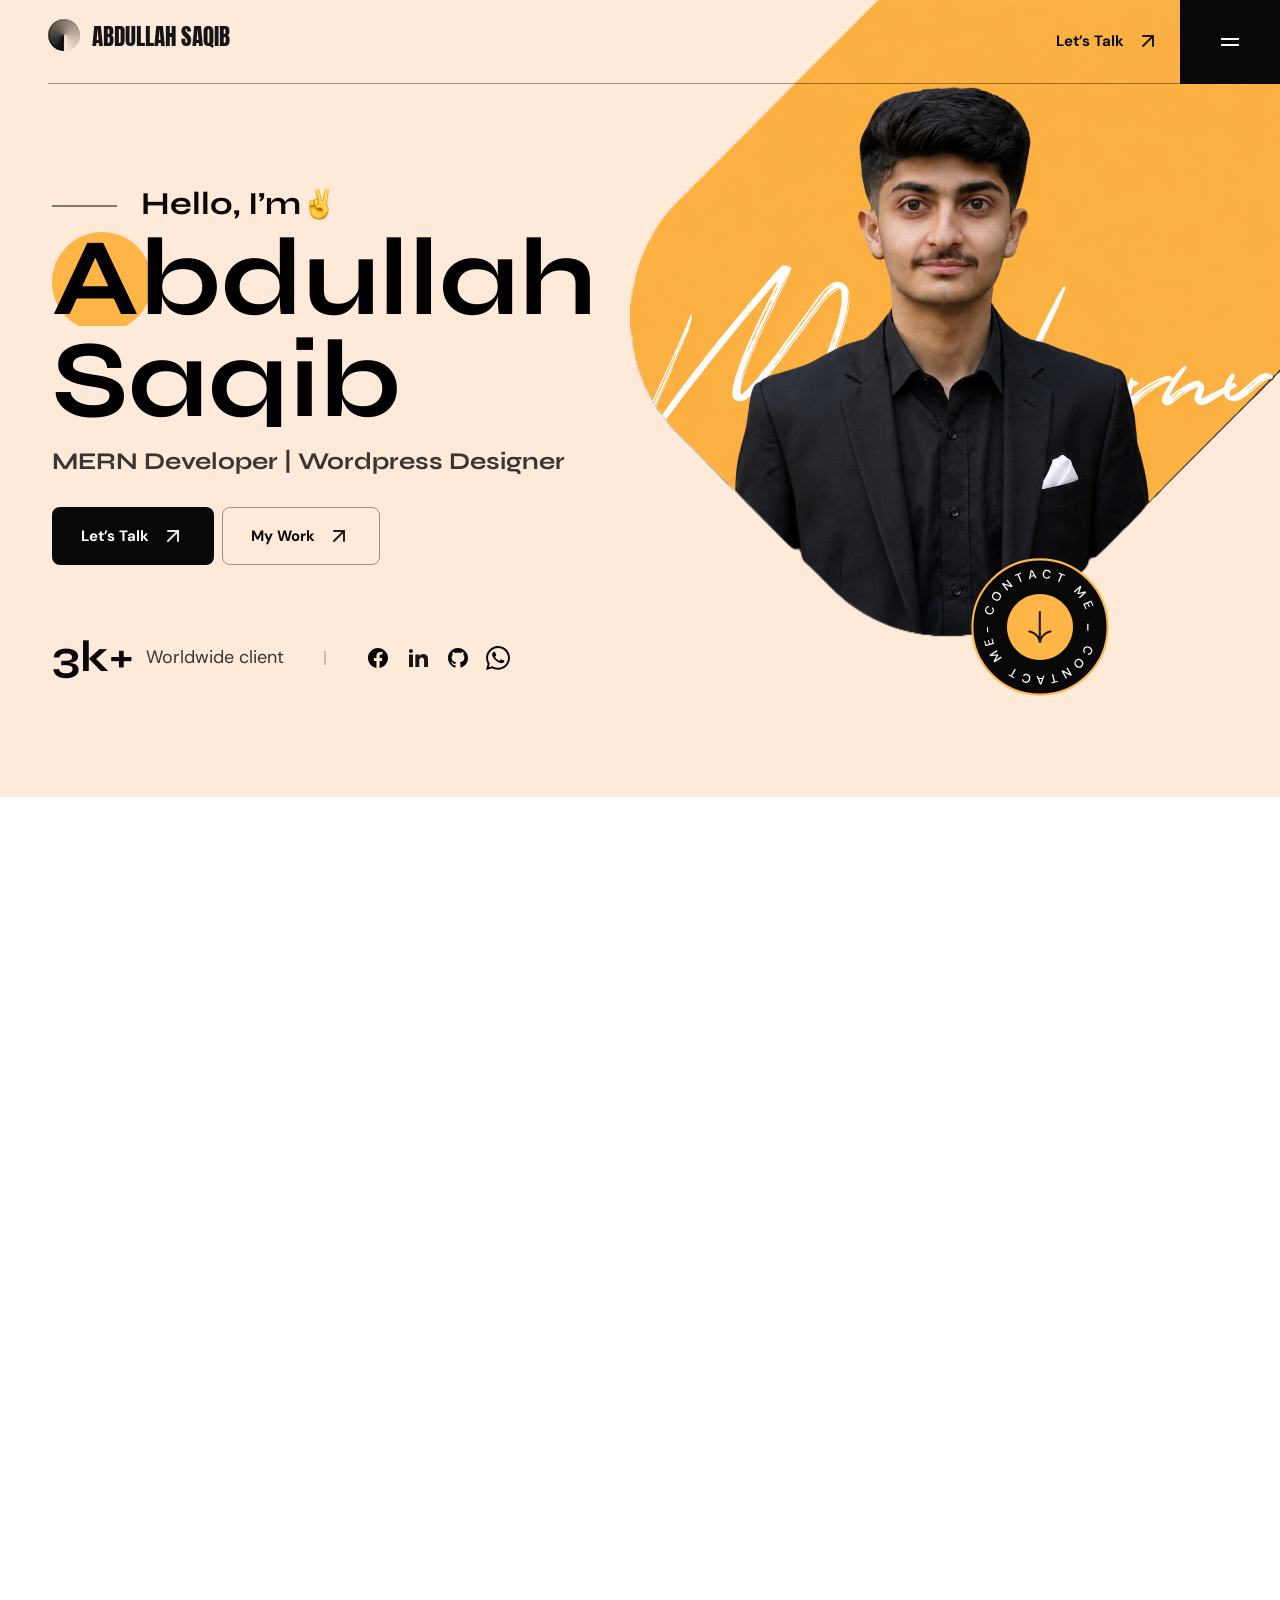
==== commit 6df3d562: "pleasee" ====
--- a/index.html
+++ b/index.html
@@ -2118,6 +2118,7 @@
 
 
                 </div>
+                
             </div>
         </footer>
         <!-- Footer End -->
@@ -2126,6 +2127,7 @@
 
     <script>
         window.addEventListener("load", function () {
+
             const loader = document.getElementById("loader");
 
             loader.classList.add("hide");
@@ -2162,8 +2164,4 @@
     <!-- Activation JS -->
     <script src="assets/js/main.js"></script>
 </body>
-
 </html>
-
-there some problems in mobile repsonsive, so resolve it like in header hide the lets talk with its arrow icon in mobile
-view, second in hero section my name Abdullah is overflowing of screen so make it some smaller
--- a/assets/css/pages/home.css
+++ b/assets/css/pages/home.css
@@ -14,6 +14,7 @@
 body {
   height: 100%;
   border: 0 !important;
+  overflow-x: hidden;
   /* scroll-behavior: smooth; */
 }
 
@@ -28,6 +29,7 @@
   overflow-x: hidden;
   color: #696969;
   background-color: #FFFFFF;
+  max-width: 100vw;
 }
 
 /* ! LOader */
@@ -1567,8 +1569,13 @@
 
 .hero-title {
   color: #000000;
-  font-size: 80px;
-  line-height: 64px;
+  font-size: clamp(3rem, 10vw, 5.5rem);
+  line-height: 0.85;
+  font-weight: 700 !important;
+  white-space: nowrap;
+  overflow: hidden;
+  text-overflow: ellipsis;
+  max-width: 100%;
 }
 
 .footer-nam {
@@ -1601,32 +1608,26 @@
   h1.footer-titles {
     font-size: 80px;
   }
+  .hero-title {
+    font-size: 80px;
+    line-height: 0.85;
+  }
 }
 
 @media only screen and (min-width: 1280px) {
   h1.footer-titles {
     font-size: 100px;
   }
-}
-
-@media only screen and (min-width: 992px) and (max-width: 1199px) {
   .hero-title {
-    font-size: 100px;
-    line-height: 80px;
-  }
-}
-
-@media only screen and (min-width: 1280px) and (max-width: 1440px) {
-  .hero-title {
-    font-size: 120px;
-    line-height: 90px;
+    font-size: 110px;
+    line-height: 0.85;
   }
 }
 
 @media only screen and (min-width: 1441px) {
   .hero-title {
     font-size: 140px;
-    line-height: 110px;
+    line-height: 0.85;
   }
 }
 
@@ -1741,15 +1742,6 @@
     }
 }
 
-    .hero-title {
-    font-size: clamp(4.5rem, 15vw, 5.9rem);
-    font-weight: 700 !important;
-    /* line-height: 1; */
-    word-break: break-word;
-    overflow-wrap: break-word;
-    white-space: normal;
-    /* border: 2px solid red; */
-}
 
 
 
@@ -2528,44 +2520,47 @@
 }
 
 .blog-grid {
+  overflow: hidden;
+}
+
+.blog-track {
   display: grid;
   gap: 1.5rem;
   grid-template-columns: repeat(1, minmax(0, 1fr));
 }
 
 @media only screen and (min-width: 576px) {
-  .blog-grid {
+  .blog-track {
     grid-template-columns: repeat(2, minmax(0, 1fr));
   }
 }
 
 @media only screen and (min-width: 768px) and (max-width: 991px) {
-  .blog-grid {
+  .blog-track {
     grid-template-columns: repeat(3, minmax(0, 1fr));
   }
 }
 
 @media only screen and (min-width: 1280px) and (max-width: 1440px),
 only screen and (min-width: 1441px) {
-  .blog-grid {
+  .blog-track {
     grid-template-columns: repeat(4, minmax(0, 1fr));
   }
 }
 
 @media only screen and (max-width: 768px) {
   .blog-grid {
-    display: block !important;
-    overflow: hidden;
-  }
-
-  .blog-grid .blog-track {
+    display: block;
+  }
+
+  .blog-track {
     display: flex;
     flex-wrap: nowrap;
     transition: transform 0.4s ease;
     width: 100%;
   }
 
-  .blog-grid .blog-item {
+  .blog-item {
     flex: 0 0 100%;
     min-width: 100%;
     padding: 0 8px;
@@ -2821,7 +2816,6 @@
     font-size: 28px;
   }
 }
-
 .project-item-content {
   left: 24px;
   right: 24px;
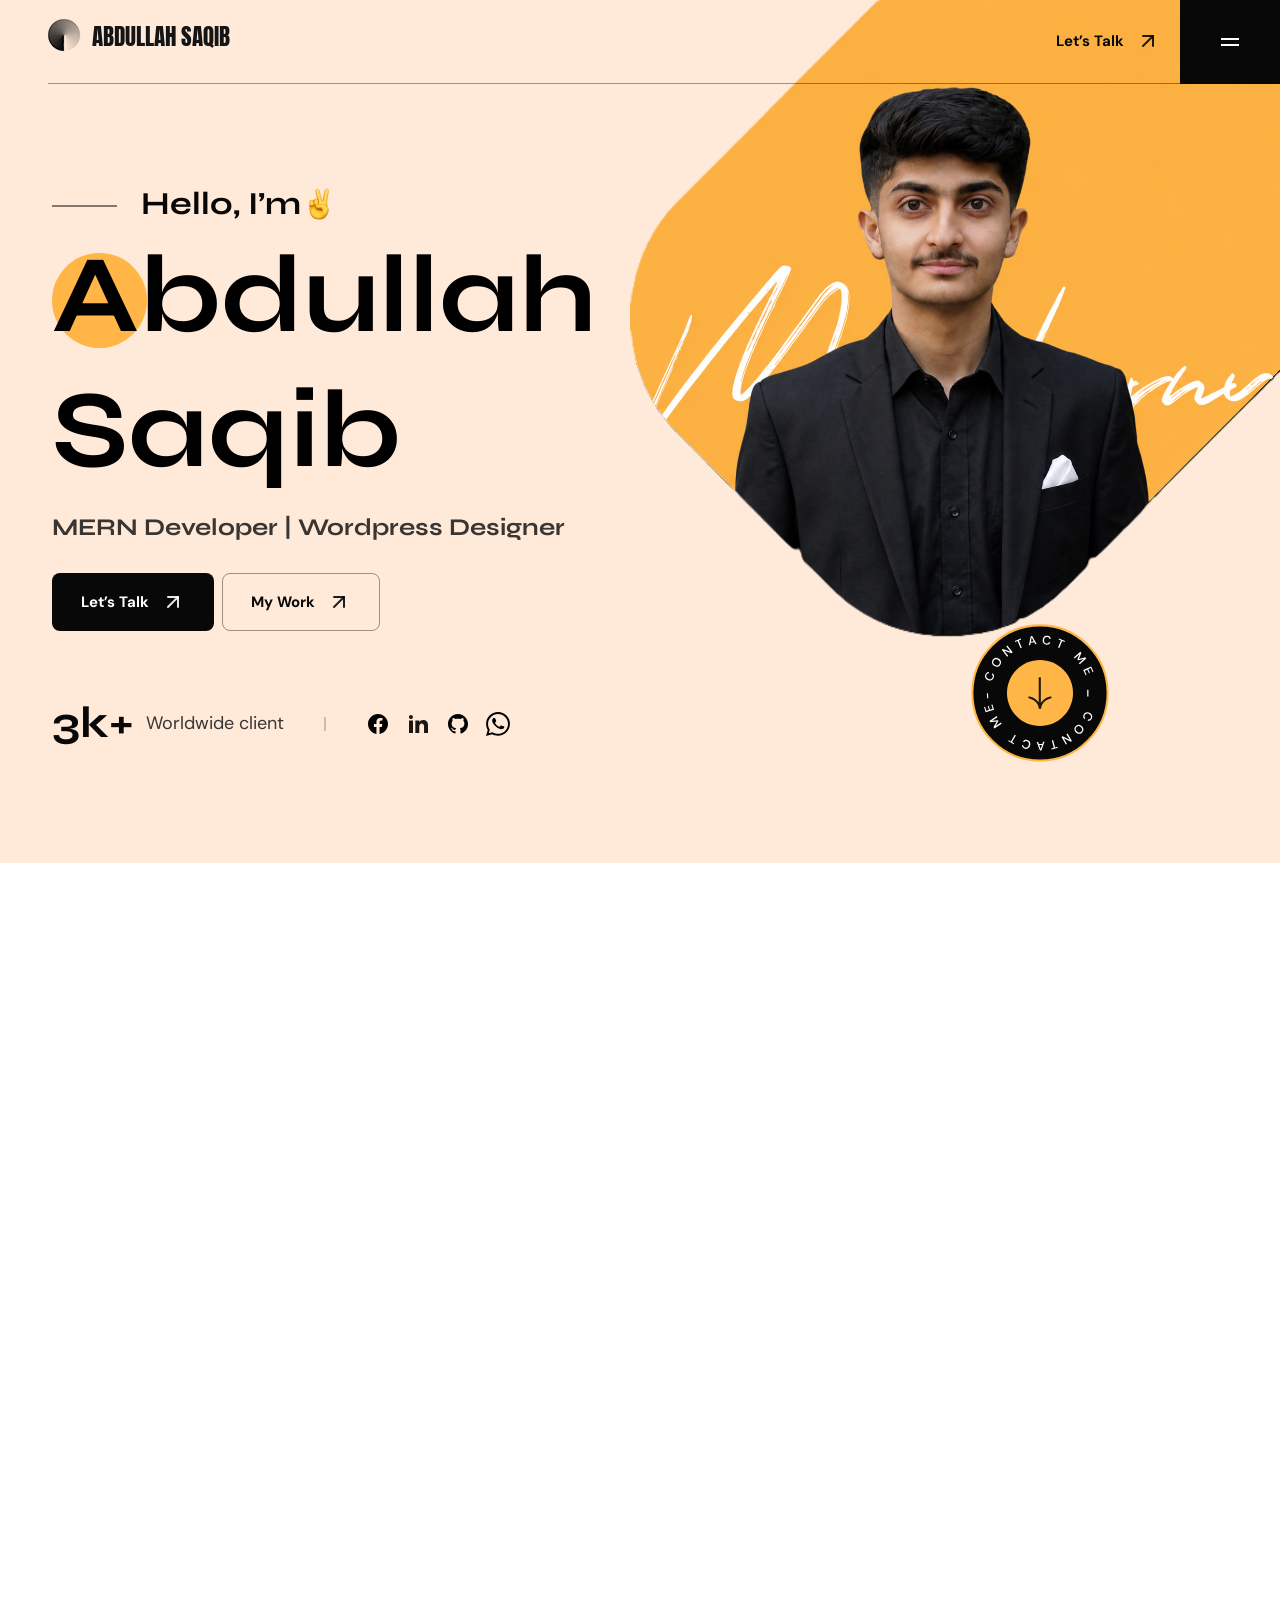
==== commit 4d8e1506: "please2" ====
--- a/index.html
+++ b/index.html
@@ -4,7 +4,7 @@
 <head>
     <meta charset="utf-8" />
     <meta http-equiv="x-ua-compatible" content="ie=edge" />
-    <title>Perez - Personal Portfolio HTML Template</title>
+    <title>Abdullah Saqib Personal Portfolio Website</title>
     <meta name="AdsBot-Google" content="noindex follow" />
     <meta name="description" content="Perez - Personal Portfolio HTML Template">
     <meta name="viewport" content="width=device-width, initial-scale=1, shrink-to-fit=no" />
--- a/assets/css/pages/home.css
+++ b/assets/css/pages/home.css
@@ -598,24 +598,7 @@
   font-size: 32px;
 }
 
-.circle-shape,
-.section-title.circle-shape {
-  z-index: 1;
-}
-
-.circle-shape::before,
-.section-title.circle-shape::before {
-  position: absolute;
-  top: 0;
-  left: 0;
-  z-index: -1;
-  content: "";
-  display: block;
-  background-color: #FFB646;
-  border-radius: 100%;
-  width: 70px;
-  height: 70px;
-}
+
 
 @media only screen and (min-width: 992px) and (max-width: 1199px) {
 
@@ -1570,14 +1553,67 @@
 .hero-title {
   color: #000000;
   font-size: clamp(3rem, 10vw, 5.5rem);
-  line-height: 0.85;
+  line-height: 1.1;
   font-weight: 700 !important;
   white-space: nowrap;
-  overflow: hidden;
-  text-overflow: ellipsis;
-  max-width: 100%;
-}
-
+  overflow: visible;
+   max-width: 100%; 
+  /* border: 1px solid red; */ 
+  position: relative;
+}
+
+h2.hero-title {
+  z-index: 999;
+}
+.circle-shape,
+.section-title.circle-shape {
+  z-index: -23;
+}
+
+.circle-shape::before,
+.section-title.circle-shape::before {
+  position: absolute;
+  top: 0;
+  left: 0;
+  z-index: -1;
+  content: "";
+  display: block;
+  background-color: #FFB646;
+  border-radius: 100%;
+  width: 70px;
+  height: 70px;
+ 
+}
+
+h1.circle-shape::before {
+  position: absolute;
+  top: 0;
+  left: 0;
+  z-index: -1;
+  content: "";
+  display: block;
+  background-color: #FFB646;
+  border-radius: 100%;
+  width: 95px;
+  height: 95px;
+  transform: translateY(21px);
+}
+
+@media (max-width: 768px) {
+  h1.circle-shape::before {
+  position: absolute;
+  top: 0;
+  left: 0;
+  z-index: -1;
+  content: "";
+  display: block;
+  background-color: #FFB646;
+  border-radius: 100%;
+  width: 60px;
+  height: 60px;
+  transform: translateY(1px);
+}
+}
 .footer-nam {
   color: #ED922B;
 }
@@ -1610,7 +1646,7 @@
   }
   .hero-title {
     font-size: 80px;
-    line-height: 0.85;
+    line-height: 1.15;
   }
 }
 
@@ -1620,14 +1656,14 @@
   }
   .hero-title {
     font-size: 110px;
-    line-height: 0.85;
+    line-height: 1.15;
   }
 }
 
 @media only screen and (min-width: 1441px) {
   .hero-title {
     font-size: 140px;
-    line-height: 0.85;
+    line-height: 1.15;
   }
 }
 
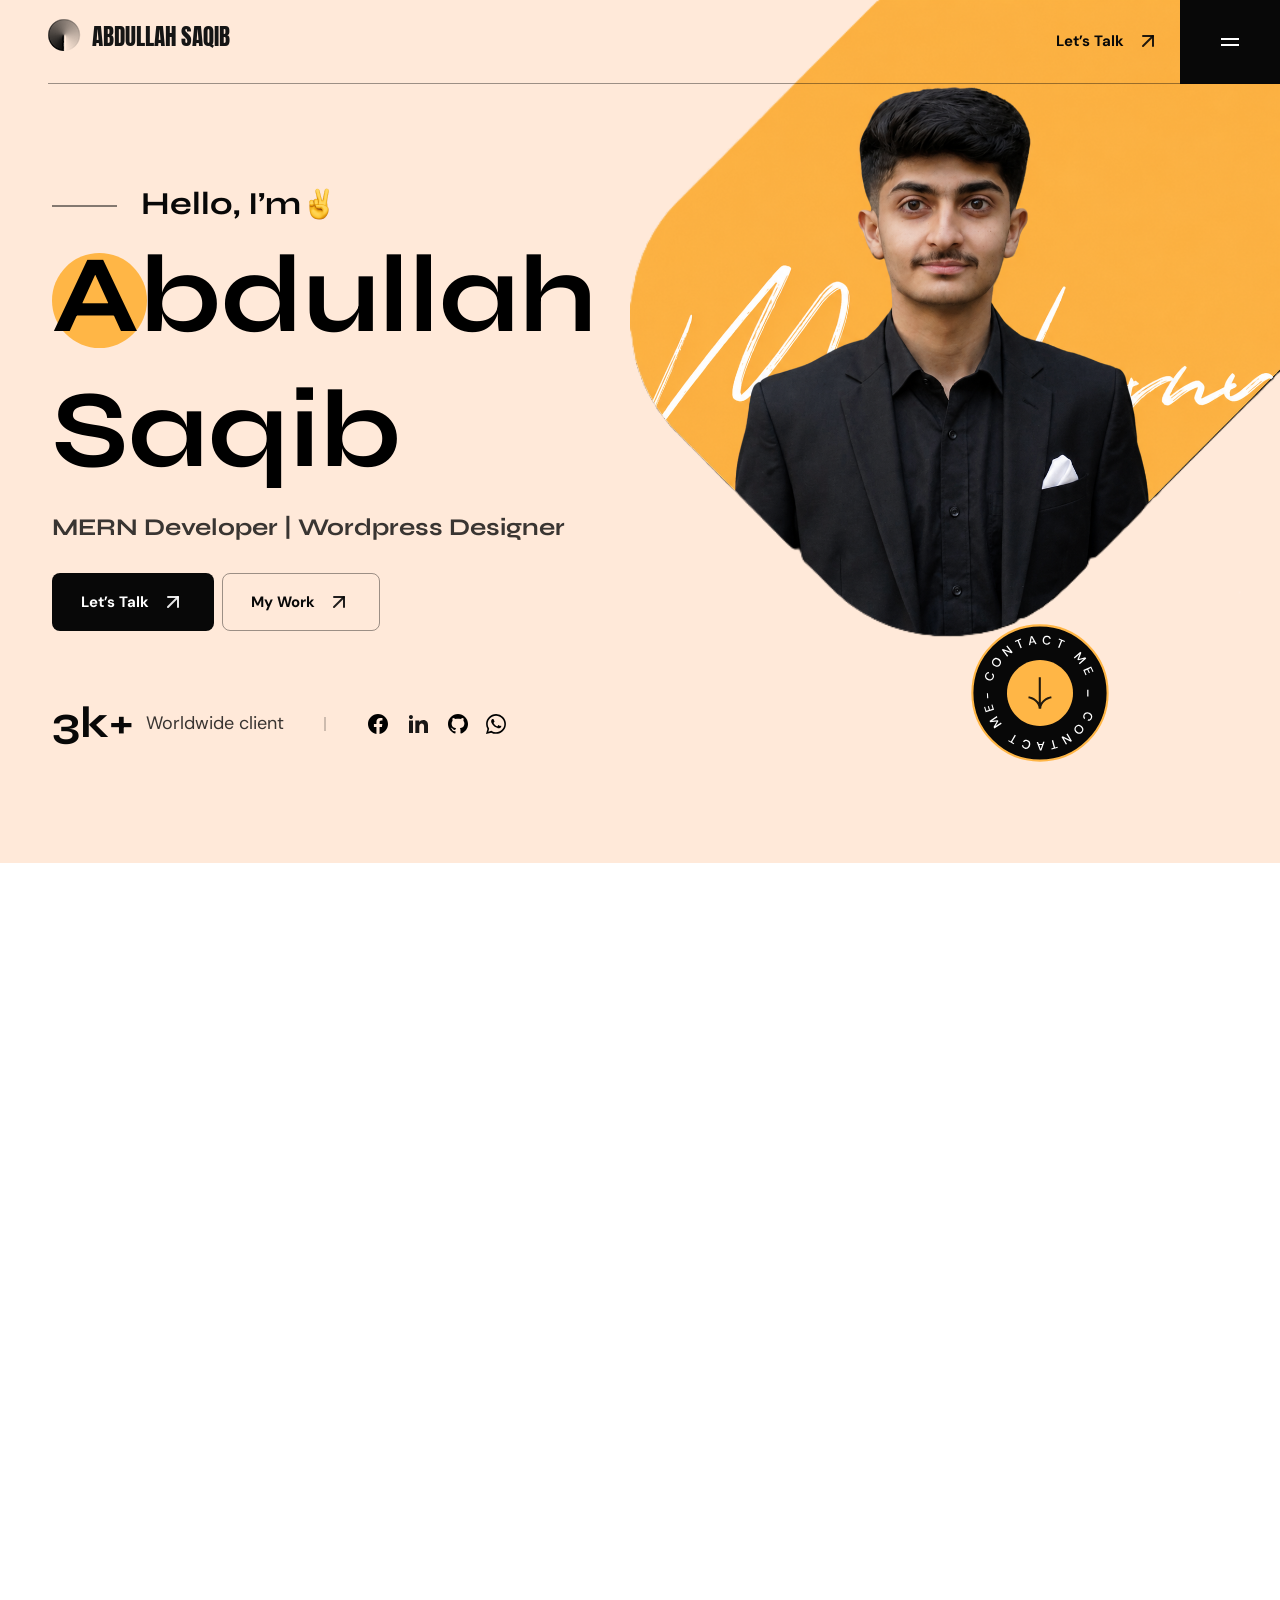
==== commit 2afa305e: "againchecks" ====
--- a/index.html
+++ b/index.html
@@ -412,11 +412,12 @@
                                                 </svg>
                                             </a></li>
                                         <li><a href="https://wa.me/923369061333" target="_blank"
-                                                class="text-white footer-social-link"><svg width="24" height="24"
+                                                class="text-white footer-social-link"><svg width="24" height="24" style="color: green;"
                                                     viewBox="0 0 24 24" fill="none" xmlns="http://www.w3.org/2000/svg">
                                                     <path
                                                         d="M20.52 3.48A11.87 11.87 0 0 0 12.06 0C5.46 0 0.1 5.36 0.1 11.96C0.1 14.07 0.65 16.13 1.7 17.95L0 24L6.2 22.37C7.94 23.32 9.9 23.82 11.96 23.82H11.97C18.57 23.82 23.93 18.46 23.93 11.86C23.93 8.68 22.69 5.69 20.52 3.48ZM11.97 21.8C10.16 21.8 8.39 21.31 6.84 20.39L6.48 20.18L2.8 21.15L3.78 17.57L3.54 17.2C2.56 15.64 2.05 13.84 2.05 11.96C2.05 6.46 6.53 1.98 12.03 1.98C17.53 1.98 22.01 6.46 22.01 11.96C22.01 17.46 17.47 21.8 11.97 21.8ZM17.43 14.35C17.13 14.2 15.66 13.47 15.39 13.38C15.12 13.29 14.92 13.24 14.72 13.54C14.52 13.84 13.95 14.5 13.78 14.69C13.61 14.89 13.44 14.91 13.14 14.76C11.37 13.88 10.21 12.89 9.22 11.2C8.96 10.75 9.2 10.5 9.42 10.28C9.56 10.14 9.72 9.91 9.87 9.74C10.02 9.57 10.07 9.44 10.17 9.24C10.27 9.04 10.22 8.86 10.15 8.71C10.07 8.56 9.47 7.09 9.22 6.49C8.98 5.91 8.74 5.99 8.56 5.98C8.39 5.97 8.19 5.97 7.99 5.97C7.79 5.97 7.47 6.04 7.2 6.34C6.93 6.64 6.17 7.35 6.17 8.8C6.17 10.25 7.23 11.65 7.38 11.85C7.53 12.05 9.48 15.05 12.46 16.34C13.17 16.65 13.73 16.83 14.17 16.97C14.89 17.2 15.55 17.17 16.07 17.09C16.65 17 17.87 16.36 18.12 15.67C18.37 14.98 18.37 14.39 18.3 14.27C18.22 14.15 18.02 14.09 17.72 13.94L17.43 14.35Z"
-                                                        fill="black" />
+                                                        fill="black" 
+                                                     />
                                                 </svg>
                                             </a></li>
                                     </ul>
@@ -1151,7 +1152,7 @@
                                         <li class="gap-10 d-inline-flex align-items-center">
                                             <span class="w-110px text-black-text-800 text-lg fw-normal leading-none">
                                                 Email</span>
-                                            <span class="text-dark text-2xl fw-bold font-Syne leading-8">
+                                            <span class="text-dark text-2xl fw-bold font-Syne leading-8 megail">
                                                 abdullahwhoer@gmail.com</span>
                                         </li>
                                         <li class="gap-10 d-inline-flex align-items-center">
--- a/assets/css/pages/home.css
+++ b/assets/css/pages/home.css
@@ -593,6 +593,16 @@
 .text-2xl {
   font-size: 24px;
 }
+ @media (max-width: 768px) {
+  .text-2xl {
+  font-size: 18px;
+  color: red;
+}
+
+.megail {
+  font-size: 14px; 
+}
+ }
 
 .text-32 {
   font-size: 32px;
@@ -1552,8 +1562,8 @@
 
 .hero-title {
   color: #000000;
-  font-size: clamp(3rem, 10vw, 5.5rem);
-  line-height: 1.1;
+  font-size: clamp(3rem, 10vw, .5rem);
+  line-height: 0.75;
   font-weight: 700 !important;
   white-space: nowrap;
   overflow: visible;
@@ -1611,8 +1621,26 @@
   border-radius: 100%;
   width: 60px;
   height: 60px;
-  transform: translateY(1px);
-}
+  transform: translateY(-11px);
+}
+
+  
+.circle-shape::before,
+.section-title.circle-shape::before {
+  position: absolute;
+  top: 0;
+  left: 0;
+  z-index: -1;
+  content: "";
+  display: block;
+  background-color: #FFB646;
+  border-radius: 100%;
+  width: 55px;
+  height: 55px;
+  transform: translateY(-2px);
+ 
+}
+
 }
 .footer-nam {
   color: #ED922B;
@@ -1903,6 +1931,7 @@
 /*  */
 
 
+
 .social-links ul {
   -moz-column-gap: 16px;
   column-gap: 16px;
@@ -1910,6 +1939,15 @@
 
 .social-links a:hover {
   color: #FF9330 !important;
+}
+
+.social-links ul li:last-child a svg {
+  width: 20px !important;
+  height: 20px !important;
+}
+
+.social-links ul li:last-child a svg path {
+  fill: black !important;
 }
 
 .service-card {
